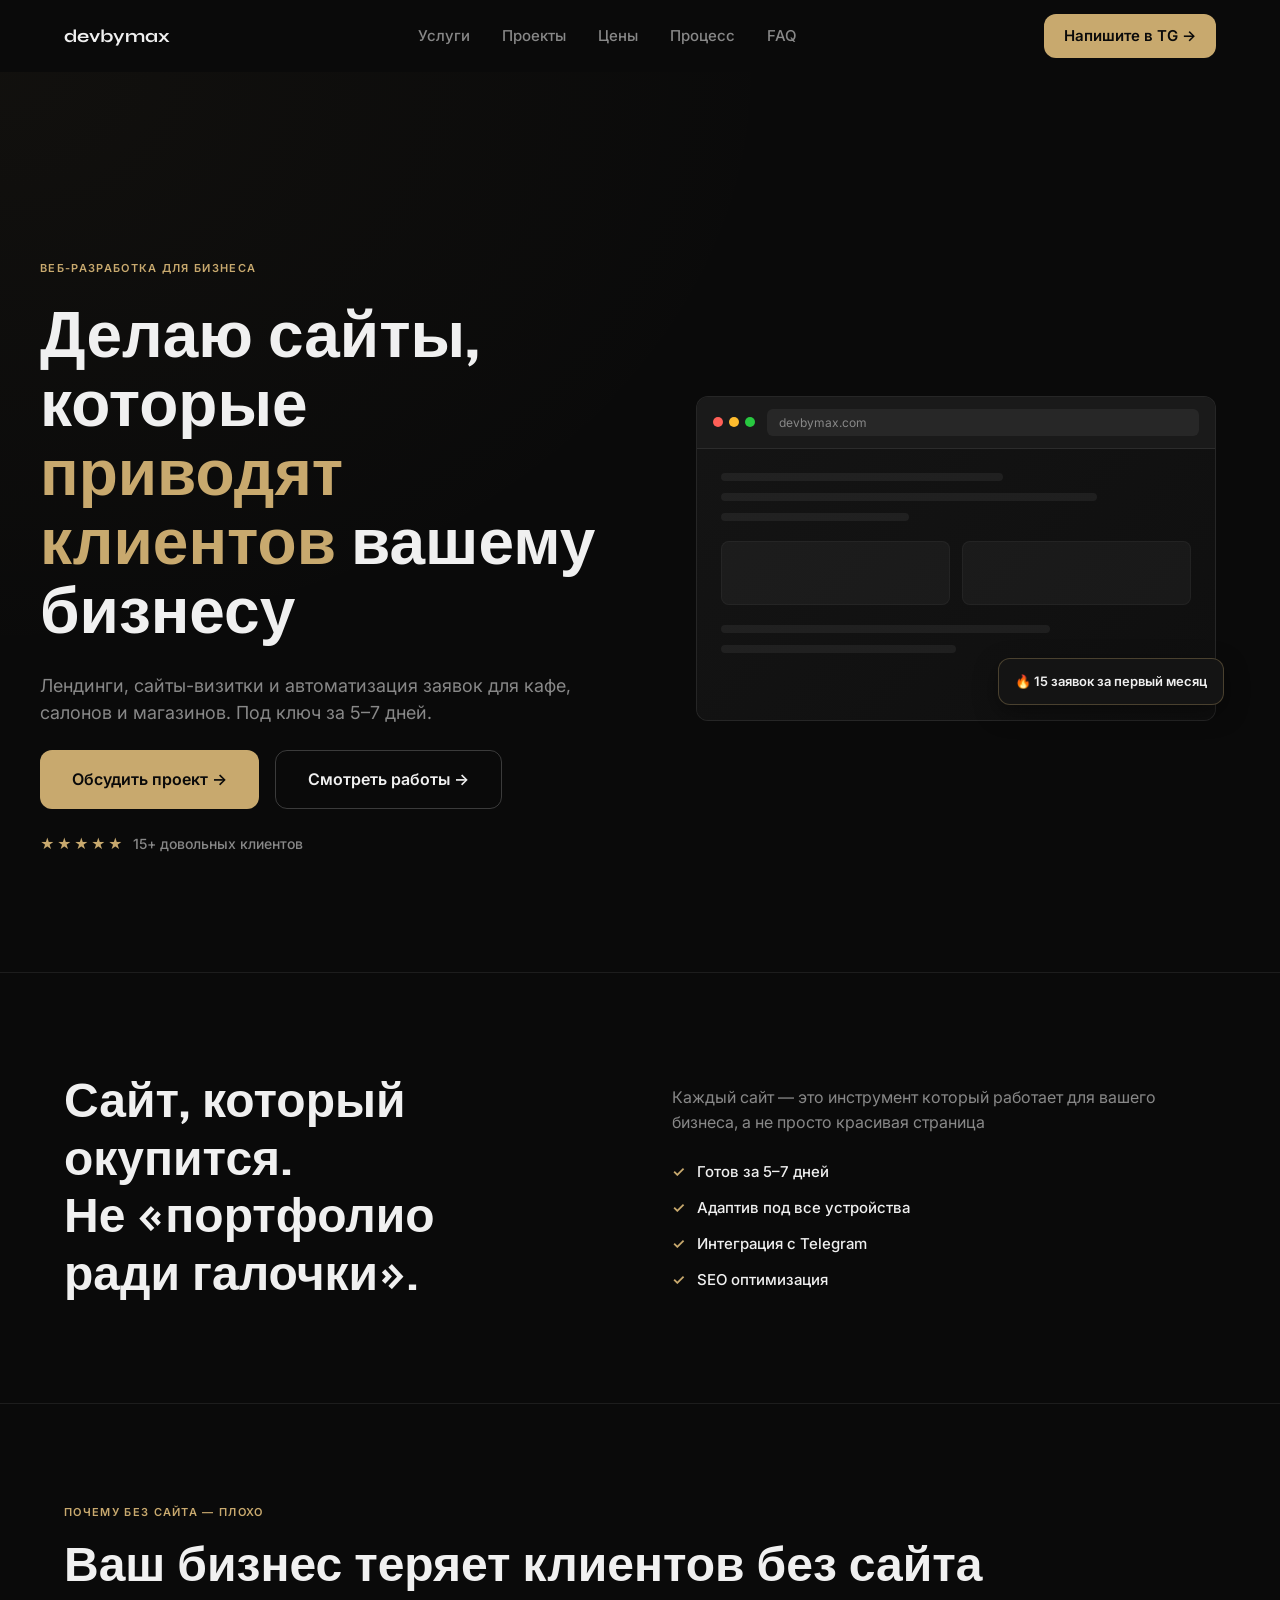
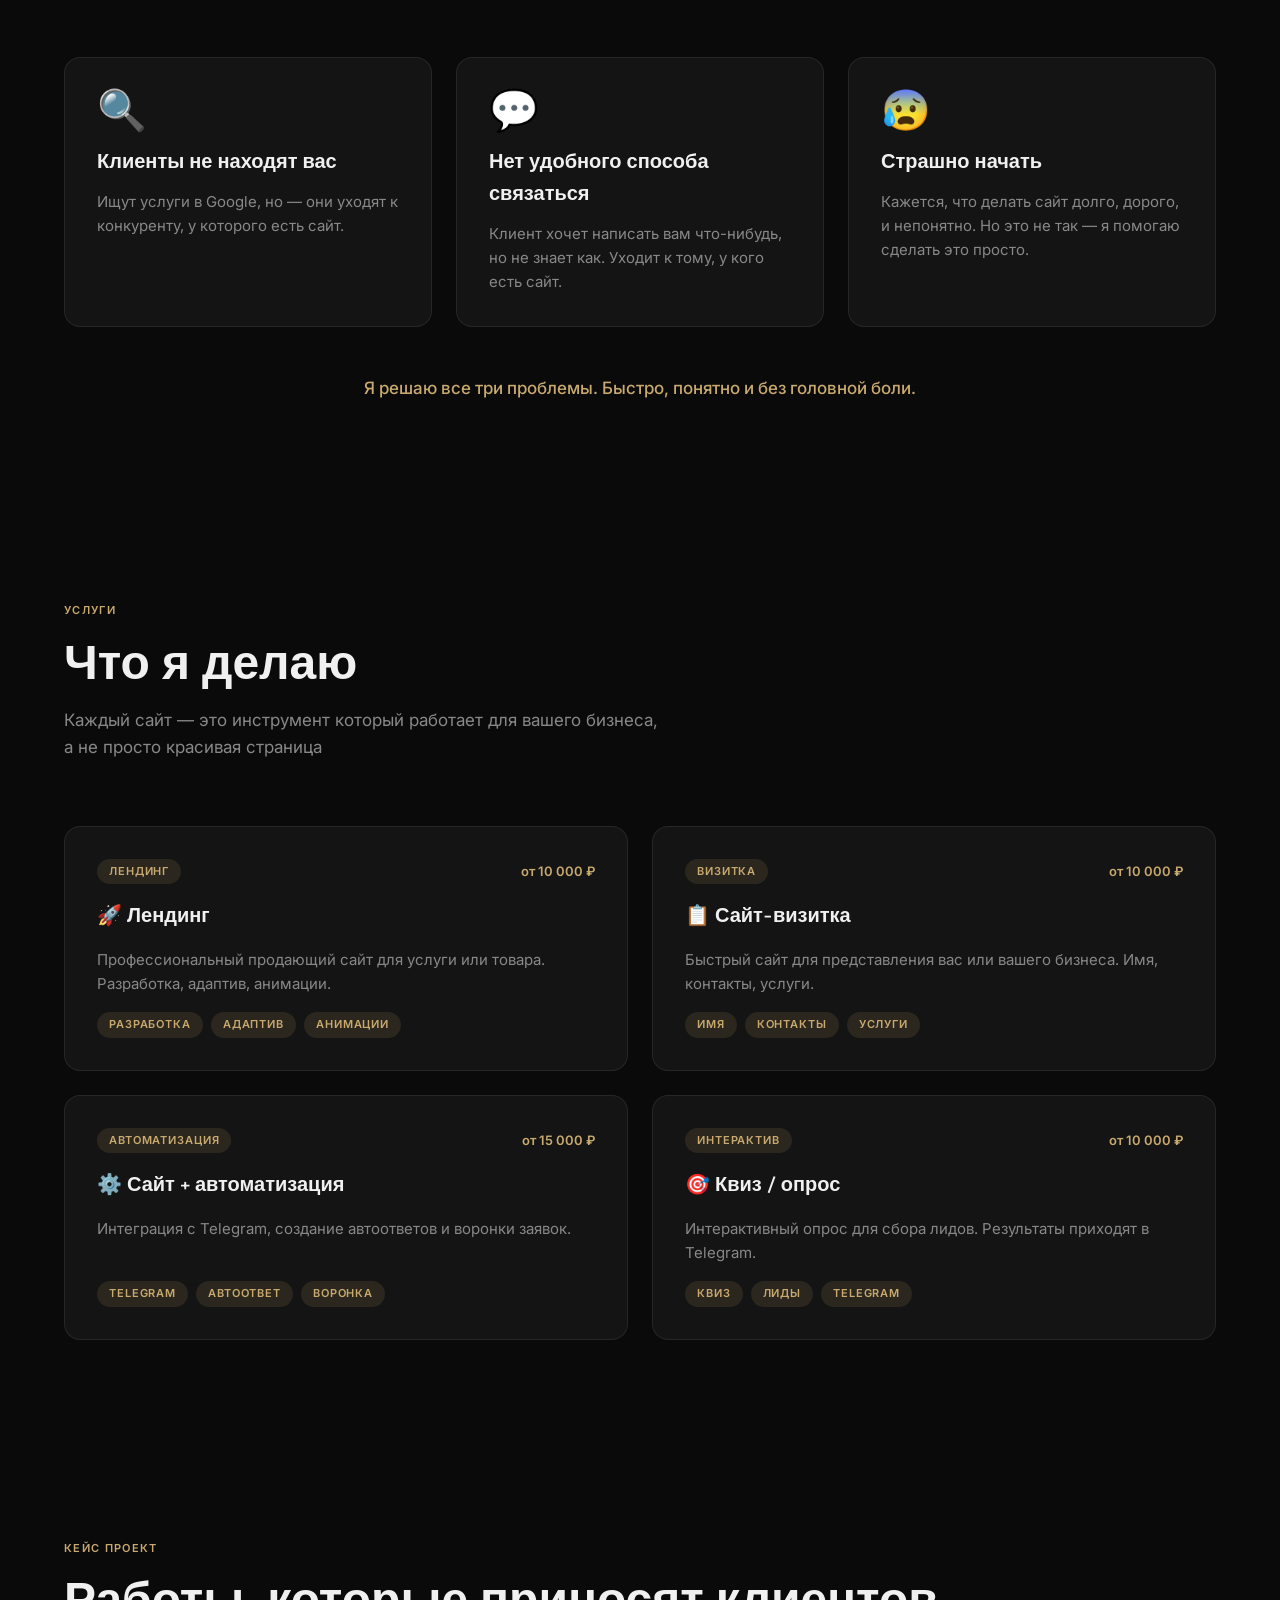
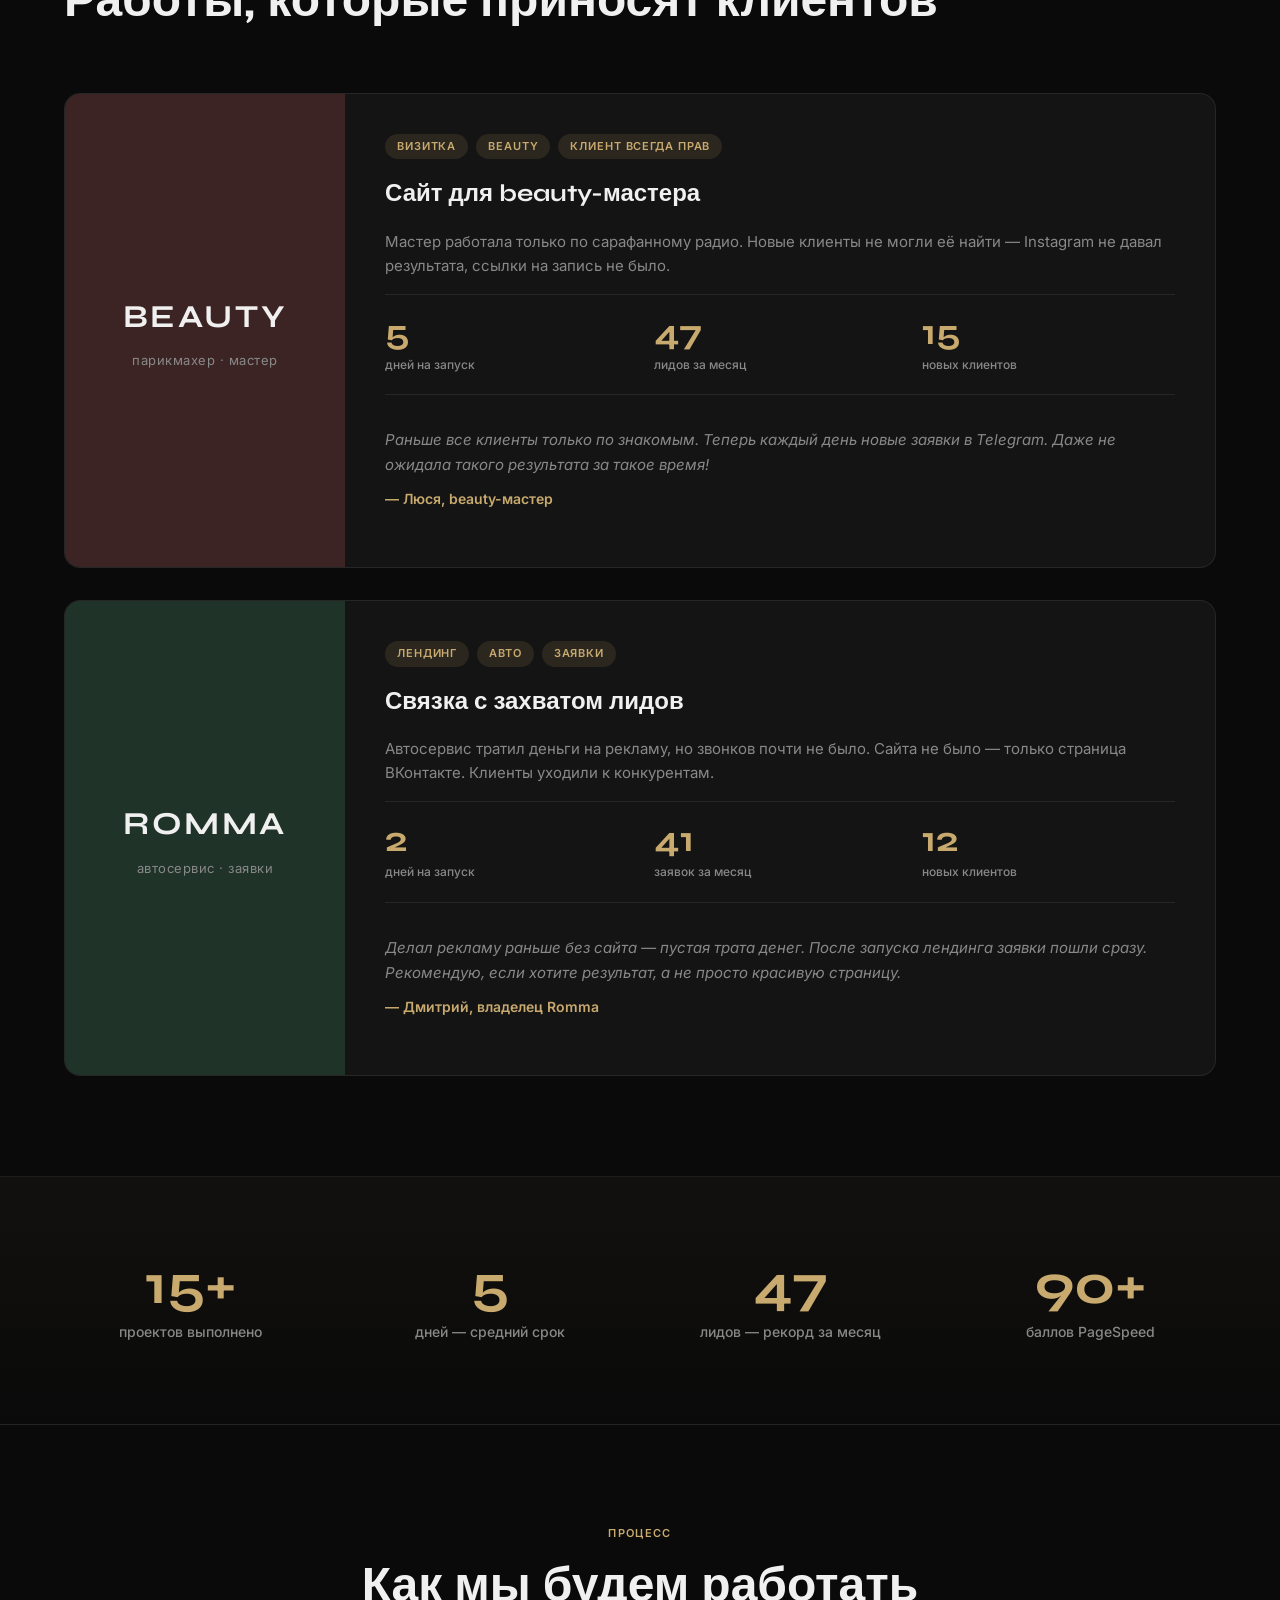
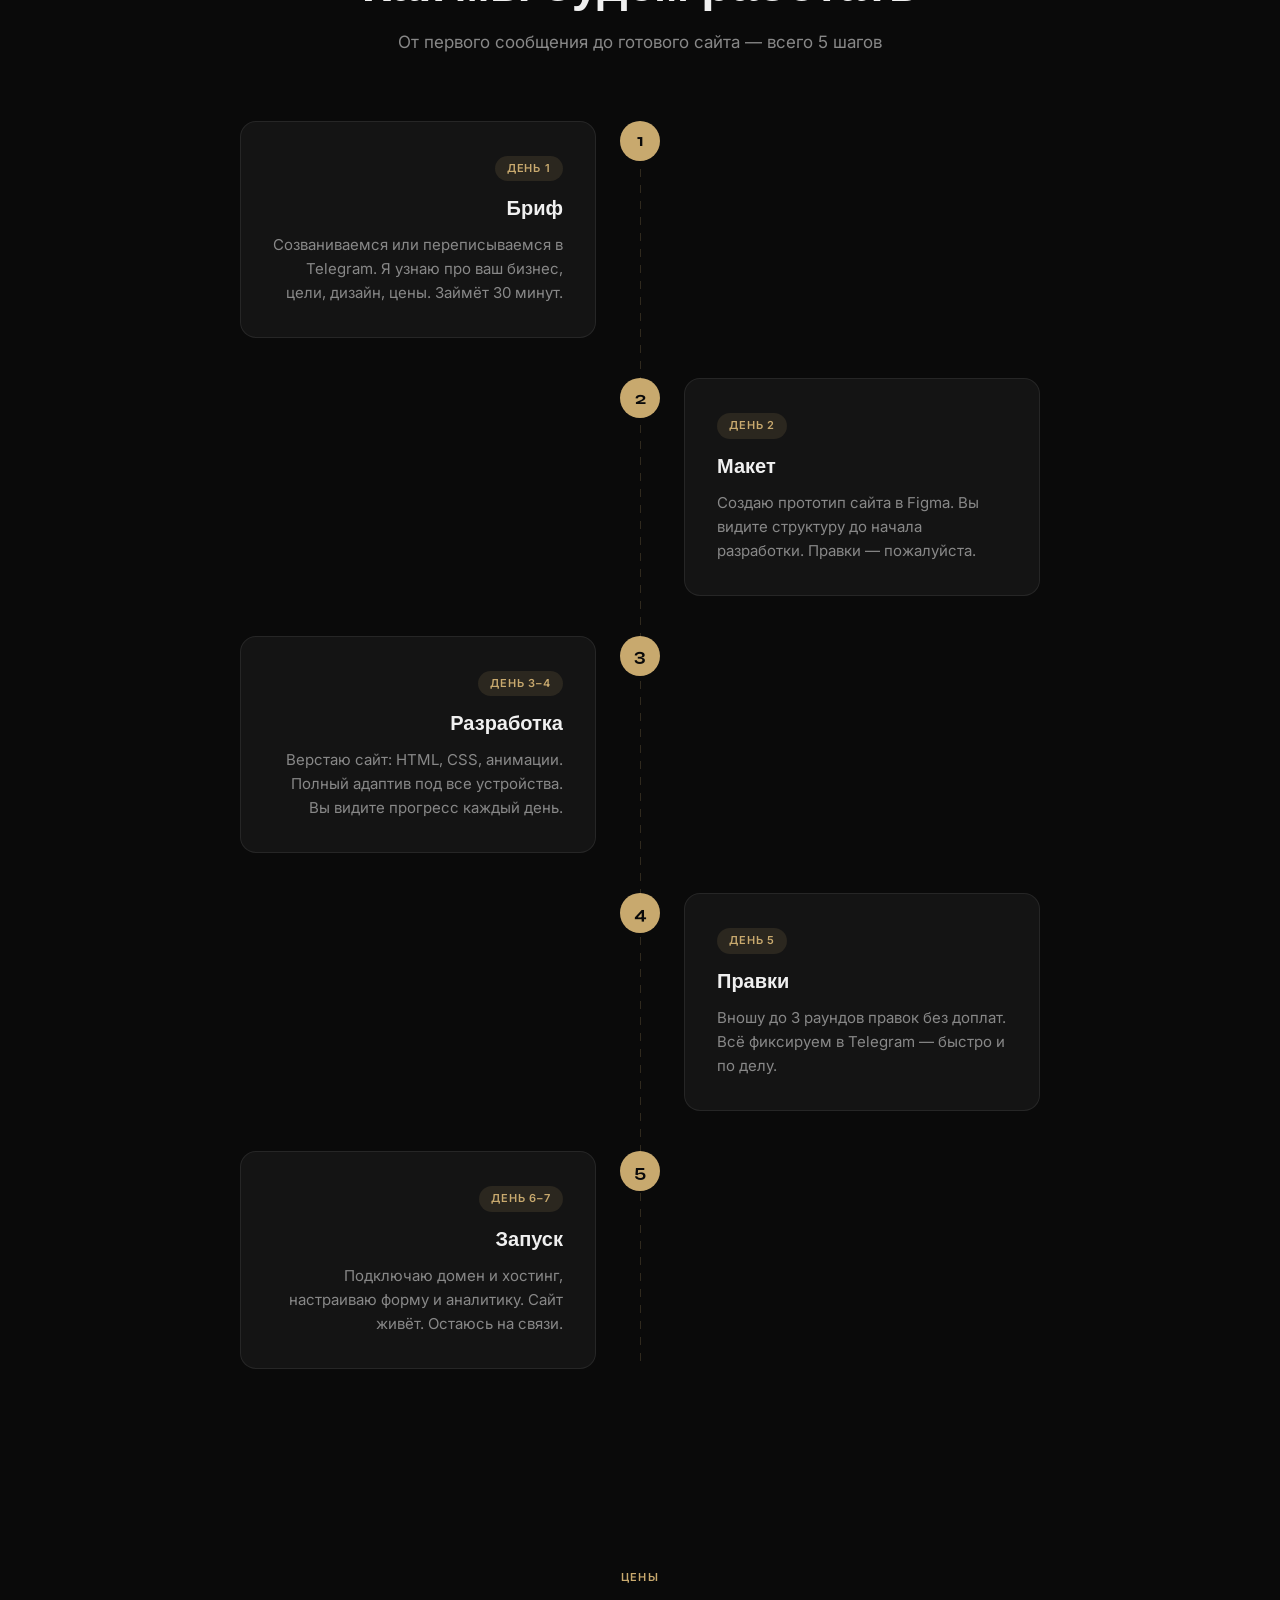
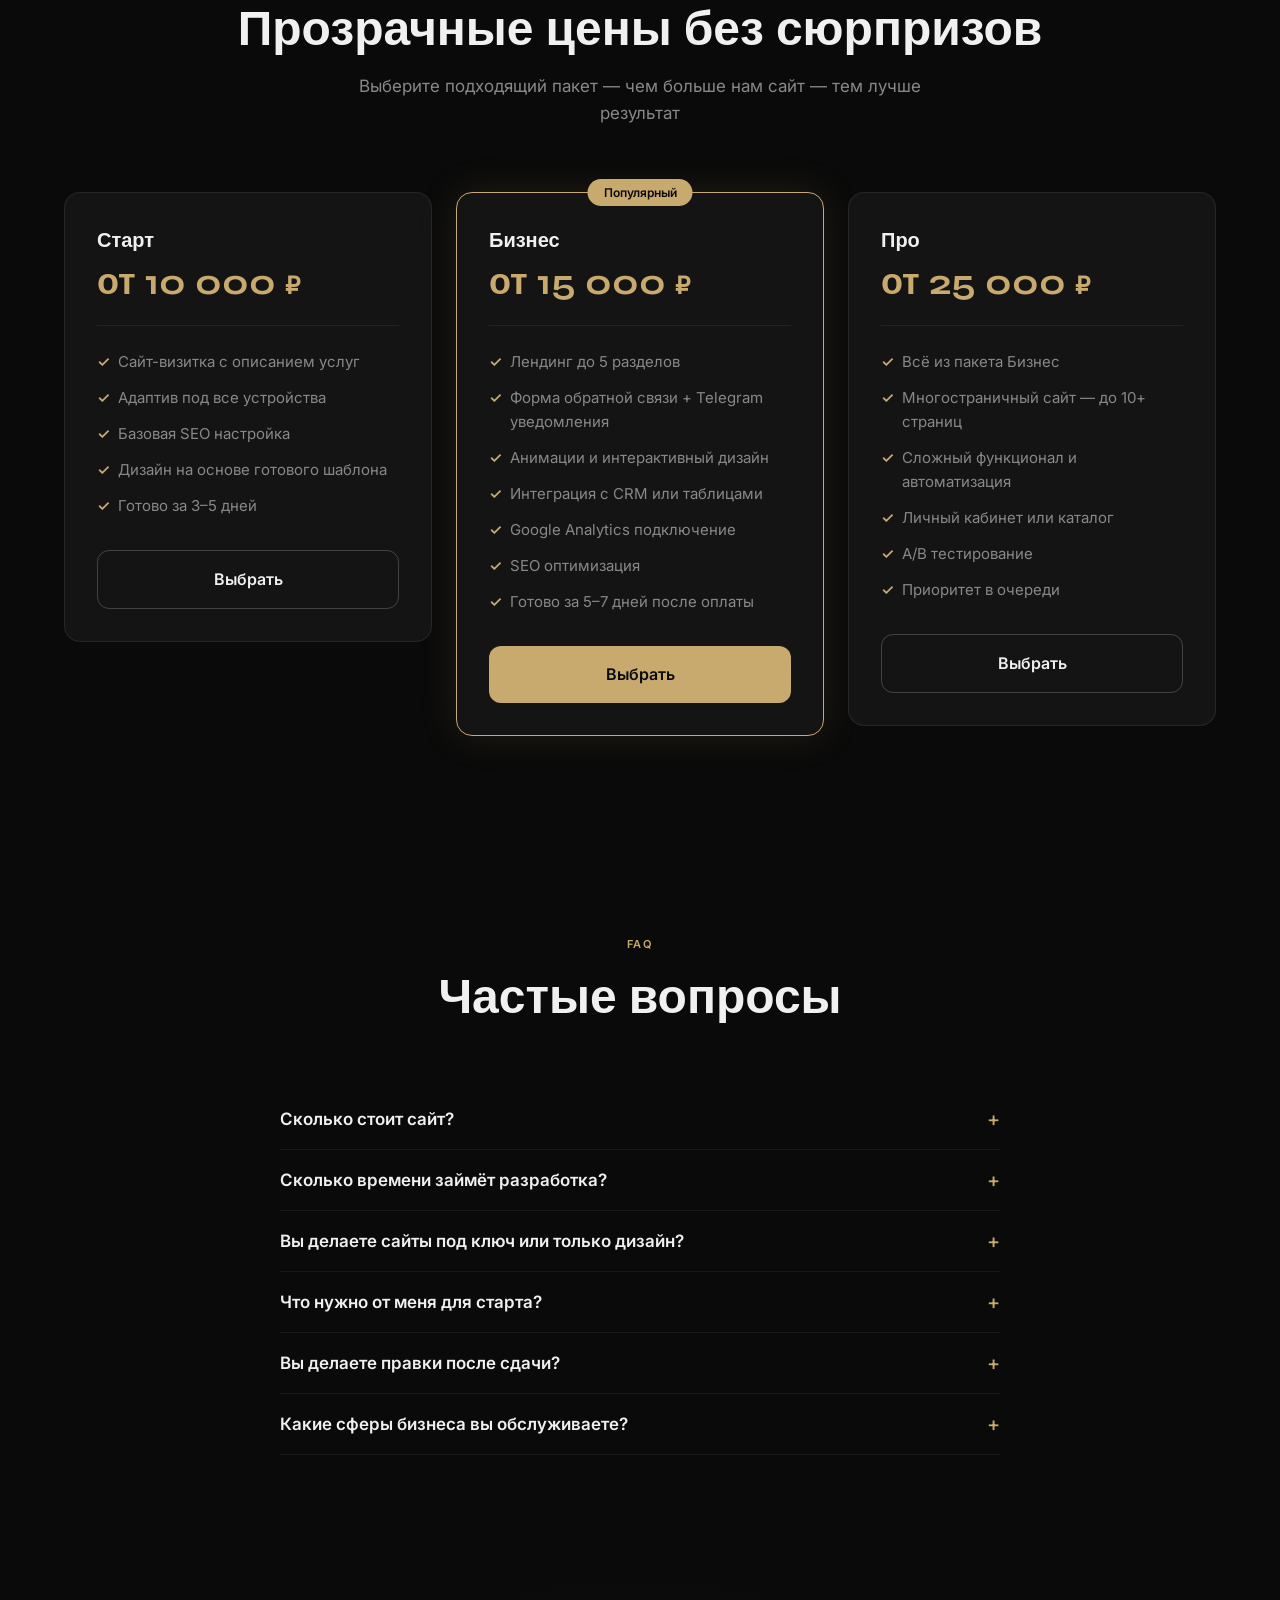
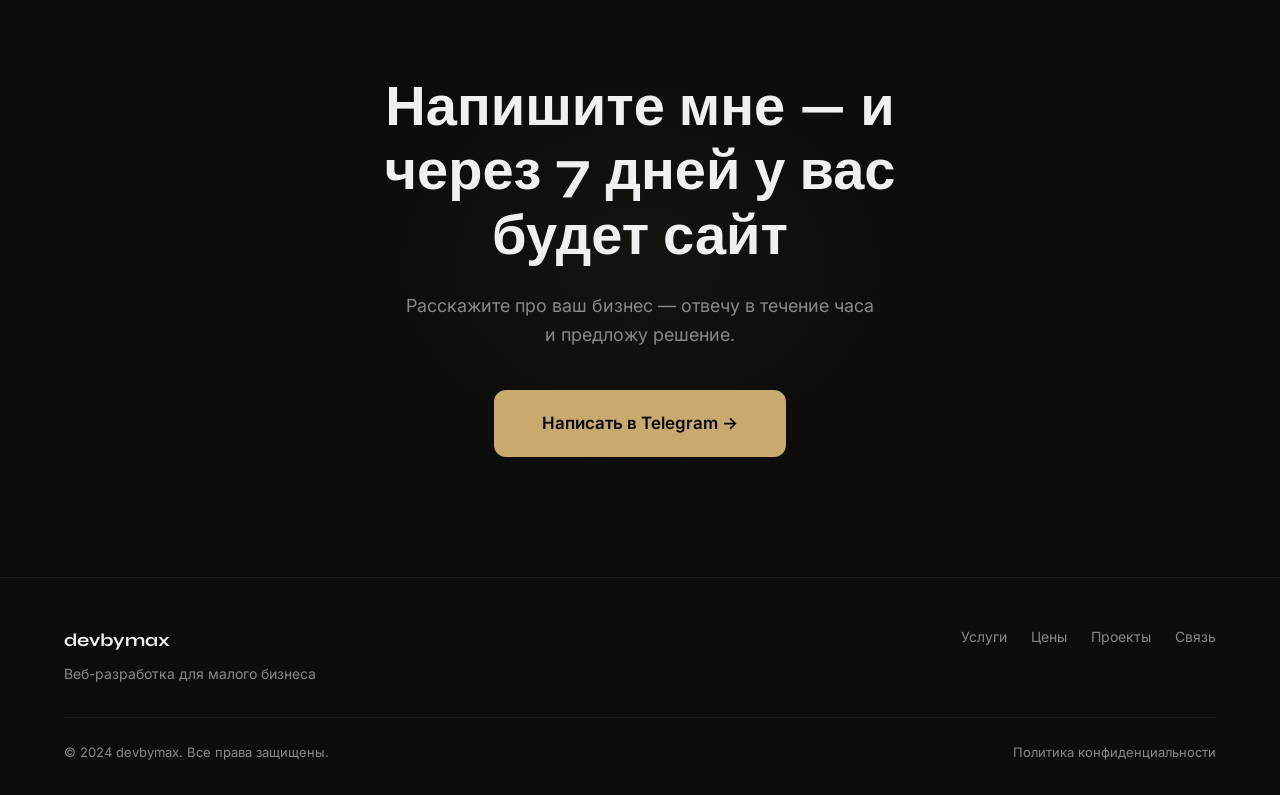
==== index.html @ e150015d "Build initial devbymax landing page and align project rules. This captures the complete single-page " ====
<!DOCTYPE html>
<html lang="ru">
<head>
  <meta charset="UTF-8">
  <meta name="viewport" content="width=device-width, initial-scale=1.0">
  <title>devbymax — Сайты для малого бизнеса под ключ</title>
  <meta name="description" content="Лендинги, сайты-визитки и автоматизация заявок для кафе, салонов и магазинов. Под ключ за 5–7 дней. Пишите в Telegram.">
  <meta property="og:title" content="devbymax — Делаю сайты, которые приводят клиентов">
  <meta property="og:description" content="Сайт под ключ за 5–7 дней. От 10 000 ₽. Для кафе, салонов, магазинов.">
  <meta property="og:type" content="website">
  <meta property="og:url" content="https://devbymax.com">
  <link rel="preconnect" href="https://fonts.googleapis.com">
  <link rel="preconnect" href="https://fonts.gstatic.com" crossorigin>
  <link href="https://fonts.googleapis.com/css2?family=Syne:wght@600;700&family=Inter:wght@400;500;600&display=swap" rel="stylesheet">
  <link rel="stylesheet" href="css/style.css">
</head>
<body>

  <header id="header">
    <div class="container header-inner">
      <a href="#" class="logo">devbymax</a>
      <nav class="nav-desktop">
        <a href="#services">Услуги</a>
        <a href="#cases">Проекты</a>
        <a href="#pricing">Цены</a>
        <a href="#process">Процесс</a>
        <a href="#faq">FAQ</a>
      </nav>
      <a href="https://t.me/devbymax" class="btn btn-primary btn-sm header-cta">Напишите в TG →</a>
      <button class="hamburger" aria-label="Меню" aria-expanded="false">
        <span></span><span></span><span></span>
      </button>
    </div>
    <div class="mobile-menu" aria-hidden="true">
      <nav>
        <a href="#services">Услуги</a>
        <a href="#cases">Проекты</a>
        <a href="#pricing">Цены</a>
        <a href="#process">Процесс</a>
        <a href="#faq">FAQ</a>
        <a href="https://t.me/devbymax" class="btn btn-primary mobile-menu-cta">Напишите в TG →</a>
      </nav>
    </div>
  </header>

  <main>

    <section id="hero">
      <div class="container hero-grid">
        <div class="hero-text">
          <span class="section-label">ВЕБ-РАЗРАБОТКА ДЛЯ БИЗНЕСА</span>
          <h1>Делаю сайты, которые <span class="accent">приводят клиентов</span> вашему бизнесу</h1>
          <p class="hero-sub">Лендинги, сайты-визитки и автоматизация заявок для кафе, салонов и магазинов. Под ключ за 5–7 дней.</p>
          <div class="hero-cta-row">
            <a href="https://t.me/devbymax" class="btn btn-primary">Обсудить проект →</a>
            <a href="#cases" class="btn btn-ghost">Смотреть работы →</a>
          </div>
          <div class="trust-line">
            <span class="stars">★★★★★</span>
            <span>15+ довольных клиентов</span>
          </div>
        </div>
        <div class="hero-mockup">
          <div class="browser-mockup">
            <div class="browser-chrome">
              <div class="browser-dots">
                <span class="dot dot-red"></span>
                <span class="dot dot-yellow"></span>
                <span class="dot dot-green"></span>
              </div>
              <div class="browser-url">devbymax.com</div>
            </div>
            <div class="browser-content">
              <div class="mock-line mock-line--w60"></div>
              <div class="mock-line mock-line--w80"></div>
              <div class="mock-line mock-line--w40"></div>
              <div class="mock-grid">
                <div class="mock-card"></div>
                <div class="mock-card"></div>
              </div>
              <div class="mock-line mock-line--w70"></div>
              <div class="mock-line mock-line--w50"></div>
            </div>
          </div>
          <div class="floating-badge">🔥 15 заявок за первый месяц</div>
        </div>
      </div>
    </section>

    <section id="intro">
      <div class="container intro-grid reveal">
        <div class="intro-left">
          <h2>Сайт, который окупится. Не&nbsp;«портфолио ради&nbsp;галочки».</h2>
        </div>
        <div class="intro-right">
          <p class="intro-desc">Каждый сайт — это инструмент который работает для вашего бизнеса, а не просто красивая страница</p>
          <ul class="intro-features">
            <li><span class="check">✓</span> Готов за 5–7 дней</li>
            <li><span class="check">✓</span> Адаптив под все устройства</li>
            <li><span class="check">✓</span> Интеграция с Telegram</li>
            <li><span class="check">✓</span> SEO оптимизация</li>
          </ul>
        </div>
      </div>
    </section>

    <section id="problems">
      <div class="container">
        <div class="section-header reveal">
          <span class="section-label">ПОЧЕМУ БЕЗ САЙТА — ПЛОХО</span>
          <h2>Ваш бизнес теряет клиентов без сайта</h2>
        </div>
        <div class="problems-grid">
          <div class="card reveal">
            <span class="card-icon">🔍</span>
            <h3>Клиенты не находят вас</h3>
            <p>Ищут услуги в Google, но — они уходят к конкуренту, у которого есть сайт.</p>
          </div>
          <div class="card reveal">
            <span class="card-icon">💬</span>
            <h3>Нет удобного способа связаться</h3>
            <p>Клиент хочет написать вам что-нибудь, но не знает как. Уходит к тому, у кого есть сайт.</p>
          </div>
          <div class="card reveal">
            <span class="card-icon">😰</span>
            <h3>Страшно начать</h3>
            <p>Кажется, что делать сайт долго, дорого, и непонятно. Но это не так — я помогаю сделать это просто.</p>
          </div>
        </div>
        <p class="resolution-line reveal">Я решаю все три проблемы. Быстро, понятно и без головной боли.</p>
      </div>
    </section>

    <section id="services">
      <div class="container">
        <div class="section-header reveal">
          <span class="section-label">УСЛУГИ</span>
          <h2>Что я делаю</h2>
          <p class="section-sub">Каждый сайт — это инструмент который работает для вашего бизнеса, а не просто красивая страница</p>
        </div>
        <div class="services-grid">
          <div class="card service-card reveal">
            <div class="service-card-top">
              <span class="badge">Лендинг</span>
              <span class="service-tag">от 10 000 ₽</span>
            </div>
            <h3>🚀 Лендинг</h3>
            <p>Профессиональный продающий сайт для услуги или товара. Разработка, адаптив, анимации.</p>
            <div class="service-tags">
              <span class="badge">разработка</span>
              <span class="badge">адаптив</span>
              <span class="badge">анимации</span>
            </div>
          </div>
          <div class="card service-card reveal">
            <div class="service-card-top">
              <span class="badge">Визитка</span>
              <span class="service-tag">от 10 000 ₽</span>
            </div>
            <h3>📋 Сайт-визитка</h3>
            <p>Быстрый сайт для представления вас или вашего бизнеса. Имя, контакты, услуги.</p>
            <div class="service-tags">
              <span class="badge">имя</span>
              <span class="badge">контакты</span>
              <span class="badge">услуги</span>
            </div>
          </div>
          <div class="card service-card reveal">
            <div class="service-card-top">
              <span class="badge">Автоматизация</span>
              <span class="service-tag">от 15 000 ₽</span>
            </div>
            <h3>⚙️ Сайт + автоматизация</h3>
            <p>Интеграция с Telegram, создание автоответов и воронки заявок.</p>
            <div class="service-tags">
              <span class="badge">telegram</span>
              <span class="badge">автоответ</span>
              <span class="badge">воронка</span>
            </div>
          </div>
          <div class="card service-card reveal">
            <div class="service-card-top">
              <span class="badge">Интерактив</span>
              <span class="service-tag">от 10 000 ₽</span>
            </div>
            <h3>🎯 Квиз / опрос</h3>
            <p>Интерактивный опрос для сбора лидов. Результаты приходят в Telegram.</p>
            <div class="service-tags">
              <span class="badge">квиз</span>
              <span class="badge">лиды</span>
              <span class="badge">telegram</span>
            </div>
          </div>
        </div>
      </div>
    </section>

    <section id="cases">
      <div class="container">
        <div class="section-header reveal">
          <span class="section-label">КЕЙС ПРОЕКТ</span>
          <h2>Работы, которые приносят клиентов</h2>
        </div>

        <div class="case-card reveal">
          <div class="case-brand case-brand--beauty">
            <span class="case-brand-name">BEAUTY</span>
            <span class="case-brand-niche">парикмахер · мастер</span>
          </div>
          <div class="case-content">
            <div class="case-tags">
              <span class="badge">визитка</span>
              <span class="badge">beauty</span>
              <span class="badge">клиент всегда прав</span>
            </div>
            <h3>Сайт для beauty-мастера</h3>
            <p class="case-desc">Мастер работала только по сарафанному радио. Новые клиенты не могли её найти — Instagram не давал результата, ссылки на запись не было.</p>
            <div class="case-metrics">
              <div class="metric">
                <span class="metric-value" data-target="5">0</span>
                <span class="metric-label">дней на запуск</span>
              </div>
              <div class="metric">
                <span class="metric-value" data-target="47">0</span>
                <span class="metric-label">лидов за месяц</span>
              </div>
              <div class="metric">
                <span class="metric-value" data-target="15">0</span>
                <span class="metric-label">новых клиентов</span>
              </div>
            </div>
            <blockquote class="case-testimonial">
              <p>Раньше все клиенты только по знакомым. Теперь каждый день новые заявки в Telegram. Даже не ожидала такого результата за такое время!</p>
              <cite>— Люся, beauty-мастер</cite>
            </blockquote>
          </div>
        </div>

        <div class="case-card reveal">
          <div class="case-brand case-brand--romma">
            <span class="case-brand-name">ROMMA</span>
            <span class="case-brand-niche">автосервис · заявки</span>
          </div>
          <div class="case-content">
            <div class="case-tags">
              <span class="badge">лендинг</span>
              <span class="badge">авто</span>
              <span class="badge">заявки</span>
            </div>
            <h3>Связка с захватом лидов</h3>
            <p class="case-desc">Автосервис тратил деньги на рекламу, но звонков почти не было. Сайта не было — только страница ВКонтакте. Клиенты уходили к конкурентам.</p>
            <div class="case-metrics">
              <div class="metric">
                <span class="metric-value" data-target="2">0</span>
                <span class="metric-label">дней на запуск</span>
              </div>
              <div class="metric">
                <span class="metric-value" data-target="41">0</span>
                <span class="metric-label">заявок за месяц</span>
              </div>
              <div class="metric">
                <span class="metric-value" data-target="12">0</span>
                <span class="metric-label">новых клиентов</span>
              </div>
            </div>
            <blockquote class="case-testimonial">
              <p>Делал рекламу раньше без сайта — пустая трата денег. После запуска лендинга заявки пошли сразу. Рекомендую, если хотите результат, а не просто красивую страницу.</p>
              <cite>— Дмитрий, владелец Romma</cite>
            </blockquote>
          </div>
        </div>
      </div>
    </section>

    <section id="stats">
      <div class="container">
        <div class="stats-grid">
          <div class="stat-item reveal">
            <span class="stat-number" data-target="15" data-suffix="+">0</span>
            <span class="stat-label">проектов выполнено</span>
          </div>
          <div class="stat-item reveal">
            <span class="stat-number" data-target="5">0</span>
            <span class="stat-label">дней — средний срок</span>
          </div>
          <div class="stat-item reveal">
            <span class="stat-number" data-target="47">0</span>
            <span class="stat-label">лидов — рекорд за месяц</span>
          </div>
          <div class="stat-item reveal">
            <span class="stat-number" data-target="90" data-suffix="+">0</span>
            <span class="stat-label">баллов PageSpeed</span>
          </div>
        </div>
      </div>
    </section>

    <section id="process">
      <div class="container">
        <div class="section-header section-header--center reveal">
          <span class="section-label">ПРОЦЕСС</span>
          <h2>Как мы будем работать</h2>
          <p class="section-sub">От первого сообщения до готового сайта — всего 5 шагов</p>
        </div>
        <div class="timeline">
          <div class="timeline-line"></div>

          <div class="timeline-step timeline-step--left reveal">
            <div class="timeline-circle">1</div>
            <div class="card timeline-card">
              <span class="badge">День 1</span>
              <h3>Бриф</h3>
              <p>Созваниваемся или переписываемся в Telegram. Я узнаю про ваш бизнес, цели, дизайн, цены. Займёт 30 минут.</p>
            </div>
          </div>

          <div class="timeline-step timeline-step--right reveal">
            <div class="timeline-circle">2</div>
            <div class="card timeline-card">
              <span class="badge">День 2</span>
              <h3>Макет</h3>
              <p>Создаю прототип сайта в Figma. Вы видите структуру до начала разработки. Правки — пожалуйста.</p>
            </div>
          </div>

          <div class="timeline-step timeline-step--left reveal">
            <div class="timeline-circle">3</div>
            <div class="card timeline-card">
              <span class="badge">День 3–4</span>
              <h3>Разработка</h3>
              <p>Верстаю сайт: HTML, CSS, анимации. Полный адаптив под все устройства. Вы видите прогресс каждый день.</p>
            </div>
          </div>

          <div class="timeline-step timeline-step--right reveal">
            <div class="timeline-circle">4</div>
            <div class="card timeline-card">
              <span class="badge">День 5</span>
              <h3>Правки</h3>
              <p>Вношу до 3 раундов правок без доплат. Всё фиксируем в Telegram — быстро и по делу.</p>
            </div>
          </div>

          <div class="timeline-step timeline-step--left reveal">
            <div class="timeline-circle">5</div>
            <div class="card timeline-card">
              <span class="badge">День 6–7</span>
              <h3>Запуск</h3>
              <p>Подключаю домен и хостинг, настраиваю форму и аналитику. Сайт живёт. Остаюсь на связи.</p>
            </div>
          </div>
        </div>
      </div>
    </section>

    <section id="pricing">
      <div class="container">
        <div class="section-header section-header--center reveal">
          <span class="section-label">ЦЕНЫ</span>
          <h2>Прозрачные цены без сюрпризов</h2>
          <p class="section-sub">Выберите подходящий пакет — чем больше нам сайт — тем лучше результат</p>
        </div>
        <div class="pricing-grid">

          <div class="card pricing-card reveal">
            <h3 class="pricing-name">Старт</h3>
            <div class="pricing-price">от 10 000 <span class="pricing-currency">₽</span></div>
            <ul class="pricing-features">
              <li><span class="check">✓</span> Сайт-визитка с описанием услуг</li>
              <li><span class="check">✓</span> Адаптив под все устройства</li>
              <li><span class="check">✓</span> Базовая SEO настройка</li>
              <li><span class="check">✓</span> Дизайн на основе готового шаблона</li>
              <li><span class="check">✓</span> Готово за 3–5 дней</li>
            </ul>
            <a href="https://t.me/devbymax" class="btn btn-ghost btn-full">Выбрать</a>
          </div>

          <div class="card pricing-card pricing-card--popular reveal">
            <span class="pricing-badge">Популярный</span>
            <h3 class="pricing-name">Бизнес</h3>
            <div class="pricing-price">от 15 000 <span class="pricing-currency">₽</span></div>
            <ul class="pricing-features">
              <li><span class="check">✓</span> Лендинг до 5 разделов</li>
              <li><span class="check">✓</span> Форма обратной связи + Telegram уведомления</li>
              <li><span class="check">✓</span> Анимации и интерактивный дизайн</li>
              <li><span class="check">✓</span> Интеграция с CRM или таблицами</li>
              <li><span class="check">✓</span> Google Analytics подключение</li>
              <li><span class="check">✓</span> SEO оптимизация</li>
              <li><span class="check">✓</span> Готово за 5–7 дней после оплаты</li>
            </ul>
            <a href="https://t.me/devbymax" class="btn btn-primary btn-full">Выбрать</a>
          </div>

          <div class="card pricing-card reveal">
            <h3 class="pricing-name">Про</h3>
            <div class="pricing-price">от 25 000 <span class="pricing-currency">₽</span></div>
            <ul class="pricing-features">
              <li><span class="check">✓</span> Всё из пакета Бизнес</li>
              <li><span class="check">✓</span> Многостраничный сайт — до 10+ страниц</li>
              <li><span class="check">✓</span> Сложный функционал и автоматизация</li>
              <li><span class="check">✓</span> Личный кабинет или каталог</li>
              <li><span class="check">✓</span> A/B тестирование</li>
              <li><span class="check">✓</span> Приоритет в очереди</li>
            </ul>
            <a href="https://t.me/devbymax" class="btn btn-ghost btn-full">Выбрать</a>
          </div>

        </div>
      </div>
    </section>

    <section id="faq">
      <div class="container">
        <div class="section-header section-header--center reveal">
          <span class="section-label">FAQ</span>
          <h2>Частые вопросы</h2>
        </div>
        <div class="faq-list">

          <div class="faq-item reveal">
            <button class="faq-question" aria-expanded="false">
              <span>Сколько стоит сайт?</span>
              <span class="faq-icon">+</span>
            </button>
            <div class="faq-answer" aria-hidden="true">
              <p>Стоимость зависит от объёма и функционала. Лендинг — от 15 000 ₽, сайт-визитка — от 10 000 ₽, сложные проекты — от 25 000 ₽. Точную цену скажу после короткого брифа.</p>
            </div>
          </div>

          <div class="faq-item reveal">
            <button class="faq-question" aria-expanded="false">
              <span>Сколько времени займёт разработка?</span>
              <span class="faq-icon">+</span>
            </button>
            <div class="faq-answer" aria-hidden="true">
              <p>Обычно от 5 до 7 дней. Срочные проекты — от 2 дней. Точные сроки зависят от сложности и скорости обратной связи с вашей стороны.</p>
            </div>
          </div>

          <div class="faq-item reveal">
            <button class="faq-question" aria-expanded="false">
              <span>Вы делаете сайты под ключ или только дизайн?</span>
              <span class="faq-icon">+</span>
            </button>
            <div class="faq-answer" aria-hidden="true">
              <p>Полностью под ключ: дизайн, вёрстка, анимации, адаптив, подключение домена и хостинга. Отдельно дизайн не продаю.</p>
            </div>
          </div>

          <div class="faq-item reveal">
            <button class="faq-question" aria-expanded="false">
              <span>Что нужно от меня для старта?</span>
              <span class="faq-icon">+</span>
            </button>
            <div class="faq-answer" aria-hidden="true">
              <p>Только 30 минут вашего времени на бриф в Telegram. Я задам вопросы про бизнес, цели и стиль — остальное беру на себя.</p>
            </div>
          </div>

          <div class="faq-item reveal">
            <button class="faq-question" aria-expanded="false">
              <span>Вы делаете правки после сдачи?</span>
              <span class="faq-icon">+</span>
            </button>
            <div class="faq-answer" aria-hidden="true">
              <p>Да. Включено до 3 раундов правок до финальной сдачи. После запуска — поддержка 2 недели бесплатно.</p>
            </div>
          </div>

          <div class="faq-item reveal">
            <button class="faq-question" aria-expanded="false">
              <span>Какие сферы бизнеса вы обслуживаете?</span>
              <span class="faq-icon">+</span>
            </button>
            <div class="faq-answer" aria-hidden="true">
              <p>Кафе, рестораны, салоны красоты, барбершопы, автосервисы, магазины, мастера услуг — любой малый бизнес, которому нужны клиенты из интернета.</p>
            </div>
          </div>

        </div>
      </div>
    </section>

    <section id="cta">
      <div class="container">
        <div class="cta-block reveal">
          <h2>Напишите мне — и через 7&nbsp;дней у&nbsp;вас будет сайт</h2>
          <p class="cta-sub">Расскажите про ваш бизнес — отвечу в течение часа и предложу решение.</p>
          <a href="https://t.me/devbymax" class="btn btn-primary btn-lg">Написать в Telegram →</a>
        </div>
      </div>
    </section>

  </main>

  <footer id="footer">
    <div class="container">
      <div class="footer-top">
        <div class="footer-brand">
          <a href="#" class="logo">devbymax</a>
          <p class="footer-tagline">Веб-разработка для малого бизнеса</p>
        </div>
        <nav class="footer-nav">
          <a href="#services">Услуги</a>
          <a href="#pricing">Цены</a>
          <a href="#cases">Проекты</a>
          <a href="#cta">Связь</a>
        </nav>
      </div>
      <div class="footer-bottom">
        <span>© 2024 devbymax. Все права защищены.</span>
        <a href="#">Политика конфиденциальности</a>
      </div>
    </div>
  </footer>

  <a href="https://t.me/devbymax" class="mobile-sticky-cta">Написать в Telegram →</a>

  <script src="js/main.js"></script>
</body>
</html>
---- css/style.css ----
:root {
  --bg: #0A0A0A;
  --surface: #141414;
  --surface-2: #1A1A1A;
  --accent: #C8A96E;
  --accent-hover: #D4B87A;
  --text: #F0F0F0;
  --muted: #888888;
  --border: rgba(255,255,255,0.08);
  --border-hover: rgba(255,255,255,0.15);
  --border-accent: rgba(200,169,110,0.4);
  --radius-card: 16px;
  --radius-btn: 12px;
  --font-heading: 'Syne', sans-serif;
  --font-body: 'Inter', sans-serif;
}

*,
*::before,
*::after {
  margin: 0;
  padding: 0;
  box-sizing: border-box;
}

html {
  scroll-behavior: smooth;
  -webkit-text-size-adjust: 100%;
  text-size-adjust: 100%;
}

body {
  font-family: var(--font-body);
  font-weight: 400;
  font-size: 16px;
  line-height: 1.6;
  color: var(--text);
  background: var(--bg);
  -webkit-font-smoothing: antialiased;
  -moz-osx-font-smoothing: grayscale;
  overflow-x: hidden;
}

a {
  color: inherit;
  text-decoration: none;
}

ul {
  list-style: none;
}

button {
  font-family: inherit;
  border: none;
  background: none;
  cursor: pointer;
  color: inherit;
}

.container {
  max-width: 1200px;
  margin: 0 auto;
  padding: 0 24px;
}

.section-label {
  display: block;
  color: var(--accent);
  font-family: var(--font-body);
  font-weight: 600;
  font-size: 11px;
  letter-spacing: 0.12em;
  text-transform: uppercase;
  margin-bottom: 16px;
}

.section-header {
  margin-bottom: 48px;
}

.section-header--center {
  text-align: center;
}

.section-header h2 {
  font-family: var(--font-heading);
  font-weight: 700;
  font-size: 32px;
  line-height: 1.15;
  color: var(--text);
}

.section-sub {
  font-size: 16px;
  color: var(--muted);
  margin-top: 16px;
  max-width: 600px;
}

.section-header--center .section-sub {
  margin-left: auto;
  margin-right: auto;
}

.accent {
  color: var(--accent);
}

.check {
  color: var(--accent);
  margin-right: 8px;
  font-weight: 600;
}

.reveal {
  opacity: 0;
  transform: translateY(24px);
  transition: opacity 0.6s ease-out, transform 0.6s ease-out;
}

.reveal.visible {
  opacity: 1;
  transform: translateY(0);
}

.btn {
  display: inline-flex;
  align-items: center;
  justify-content: center;
  gap: 8px;
  font-family: var(--font-body);
  font-weight: 600;
  font-size: 16px;
  border-radius: var(--radius-btn);
  padding: 16px 32px;
  transition: background 0.2s ease, transform 0.2s ease, border-color 0.2s ease;
  white-space: nowrap;
}

.btn-primary {
  background: var(--accent);
  color: var(--bg);
  border: none;
}

.btn-primary:hover {
  background: var(--accent-hover);
  transform: scale(1.02);
}

.btn-ghost {
  background: transparent;
  color: var(--text);
  border: 1px solid rgba(255,255,255,0.2);
}

.btn-ghost:hover {
  border-color: rgba(255,255,255,0.4);
  background: rgba(255,255,255,0.04);
}

.btn-sm {
  padding: 10px 20px;
  font-size: 15px;
}

.btn-lg {
  padding: 20px 48px;
  font-size: 17px;
}

.btn-full {
  width: 100%;
  text-align: center;
}

.card {
  background: var(--surface);
  border: 1px solid var(--border);
  border-radius: var(--radius-card);
  padding: 32px;
  transition: border-color 0.3s ease, transform 0.3s ease, box-shadow 0.3s ease;
}

.card:hover {
  border-color: var(--border-hover);
  transform: translateY(-4px);
  box-shadow: 0 8px 32px rgba(200,169,110,0.08);
}

.badge {
  display: inline-flex;
  align-items: center;
  padding: 4px 12px;
  background: rgba(200,169,110,0.12);
  color: var(--accent);
  border-radius: 100px;
  font-family: var(--font-body);
  font-weight: 600;
  font-size: 11px;
  letter-spacing: 0.08em;
  text-transform: uppercase;
}

/* ==================== HEADER ==================== */

#header {
  position: sticky;
  top: 0;
  z-index: 100;
  height: 72px;
  background: transparent;
  transition: background 0.3s ease, backdrop-filter 0.3s ease, border-color 0.3s ease;
  border-bottom: 1px solid transparent;
}

#header.scrolled {
  background: rgba(10,10,10,0.85);
  -webkit-backdrop-filter: blur(12px);
  backdrop-filter: blur(12px);
  border-bottom-color: rgba(255,255,255,0.06);
}

.header-inner {
  display: flex;
  align-items: center;
  justify-content: space-between;
  height: 72px;
}

.logo {
  font-family: var(--font-heading);
  font-weight: 700;
  font-size: 18px;
  color: var(--text);
}

.nav-desktop {
  display: none;
  gap: 32px;
}

.nav-desktop a {
  font-family: var(--font-body);
  font-weight: 500;
  font-size: 15px;
  color: var(--muted);
  transition: color 0.2s ease;
}

.nav-desktop a:hover {
  color: var(--text);
}

.header-cta {
  display: none;
}

.hamburger {
  display: flex;
  flex-direction: column;
  gap: 5px;
  width: 24px;
  padding: 4px 0;
}

.hamburger span {
  display: block;
  height: 2px;
  background: var(--text);
  border-radius: 2px;
  transition: transform 0.3s ease, opacity 0.3s ease;
}

.hamburger.active span:nth-child(1) {
  transform: translateY(7px) rotate(45deg);
}

.hamburger.active span:nth-child(2) {
  opacity: 0;
}

.hamburger.active span:nth-child(3) {
  transform: translateY(-7px) rotate(-45deg);
}

.mobile-menu {
  position: fixed;
  top: 72px;
  left: 0;
  right: 0;
  bottom: 0;
  background: var(--bg);
  display: flex;
  align-items: center;
  justify-content: center;
  opacity: 0;
  visibility: hidden;
  transition: opacity 0.3s ease, visibility 0.3s ease;
  z-index: 99;
}

.mobile-menu.open {
  opacity: 1;
  visibility: visible;
}

.mobile-menu nav {
  display: flex;
  flex-direction: column;
  align-items: center;
  gap: 32px;
}

.mobile-menu nav a {
  font-family: var(--font-heading);
  font-weight: 600;
  font-size: 28px;
  color: var(--text);
}

.mobile-menu-cta {
  font-size: 16px !important;
  font-family: var(--font-body) !important;
}

/* ==================== HERO ==================== */

#hero {
  min-height: 100vh;
  min-height: 100dvh;
  padding-top: 72px;
  display: flex;
  align-items: center;
  background: var(--bg);
  position: relative;
  overflow: hidden;
}

#hero::before {
  content: '';
  position: absolute;
  top: 0;
  left: 0;
  width: 800px;
  height: 600px;
  background: radial-gradient(ellipse at 0% 0%, rgba(200,169,110,0.04), transparent 70%);
  pointer-events: none;
}

.hero-grid {
  display: grid;
  grid-template-columns: 1fr;
  gap: 32px;
  align-items: center;
  padding: 60px 0;
  width: 100%;
}

@keyframes heroFadeUp {
  from {
    opacity: 0;
    transform: translateY(32px);
  }
  to {
    opacity: 1;
    transform: translateY(0);
  }
}

.hero-text {
  display: flex;
  flex-direction: column;
  gap: 24px;
  max-width: 560px;
  width: 100%;
  justify-self: start;
  position: relative;
  z-index: 2;
  animation: heroFadeUp 0.8s ease-out both;
}

.hero-text .section-label {
  margin-bottom: 0;
}

.hero-text h1 {
  font-family: var(--font-heading);
  font-weight: 700;
  font-size: 40px;
  line-height: 1.08;
  color: var(--text);
}

.hero-sub {
  font-size: 16px;
  color: var(--muted);
  line-height: 1.5;
  max-width: 100%;
}

.hero-cta-row {
  display: flex;
  flex-wrap: wrap;
  gap: 16px;
  align-items: stretch;
}

.trust-line {
  display: flex;
  align-items: center;
  gap: 8px;
  font-size: 14px;
  font-weight: 500;
  color: var(--muted);
}

.stars {
  color: var(--accent);
  letter-spacing: 2px;
}

.hero-mockup {
  position: relative;
  width: 100%;
  display: flex;
  justify-content: center;
  animation: heroFadeUp 0.8s ease-out 0.2s both;
}

.browser-mockup {
  width: 100%;
  max-width: 520px;
  aspect-ratio: 16 / 10;
  border-radius: 12px;
  border: 1px solid var(--border);
  overflow: hidden;
  background: var(--surface);
  display: flex;
  flex-direction: column;
}

.browser-chrome {
  display: flex;
  align-items: center;
  gap: 12px;
  padding: 12px 16px;
  background: var(--surface-2);
  border-bottom: 1px solid var(--border);
  flex-shrink: 0;
}

.browser-dots {
  display: flex;
  gap: 6px;
}

.dot {
  width: 10px;
  height: 10px;
  border-radius: 50%;
}

.dot-red { background: #FF5F57; }
.dot-yellow { background: #FEBC2E; }
.dot-green { background: #28C840; }

.browser-url {
  flex: 1;
  background: rgba(255,255,255,0.06);
  border-radius: 6px;
  padding: 4px 12px;
  font-size: 12px;
  color: var(--muted);
  font-family: var(--font-body);
}

.browser-content {
  padding: 24px;
  flex: 1;
  min-height: 0;
  background: linear-gradient(135deg, var(--surface) 0%, #0F0F0F 100%);
  display: flex;
  flex-direction: column;
  gap: 12px;
}

.mock-line {
  height: 8px;
  border-radius: 4px;
  background: rgba(255,255,255,0.06);
}

.mock-line--w40 { width: 40%; }
.mock-line--w50 { width: 50%; }
.mock-line--w60 { width: 60%; }
.mock-line--w70 { width: 70%; }
.mock-line--w80 { width: 80%; }

.mock-grid {
  display: grid;
  grid-template-columns: 1fr 1fr;
  gap: 12px;
  margin: 8px 0;
}

.mock-card {
  height: 64px;
  border-radius: 8px;
  background: rgba(255,255,255,0.04);
  border: 1px solid rgba(255,255,255,0.04);
}

.floating-badge {
  position: absolute;
  bottom: 16px;
  right: 16px;
  background: var(--surface);
  border: 1px solid rgba(200,169,110,0.3);
  border-radius: 12px;
  padding: 12px 16px;
  font-family: var(--font-body);
  font-weight: 600;
  font-size: 13px;
  color: var(--text);
  box-shadow: 0 8px 24px rgba(0,0,0,0.4);
  white-space: nowrap;
  z-index: 3;
}

@media (max-width: 767px) {
  .hero-text {
    text-align: center;
    justify-self: center;
    margin-inline: auto;
  }

  .hero-cta-row {
    justify-content: center;
  }

  .trust-line {
    justify-content: center;
  }
}

/* ==================== INTRO ==================== */

#intro {
  padding: 60px 0;
  border-top: 1px solid var(--border);
  border-bottom: 1px solid var(--border);
}

.intro-grid {
  display: grid;
  grid-template-columns: 1fr;
  gap: 40px;
  align-items: start;
}

.intro-left h2 {
  font-family: var(--font-heading);
  font-weight: 700;
  font-size: 28px;
  line-height: 1.2;
  color: var(--text);
}

.intro-desc {
  font-size: 16px;
  color: var(--muted);
  line-height: 1.6;
  margin-bottom: 24px;
}

.intro-features {
  display: flex;
  flex-direction: column;
  gap: 12px;
}

.intro-features li {
  font-size: 15px;
  color: var(--text);
  font-weight: 500;
}

/* ==================== PROBLEMS ==================== */

#problems {
  padding: 60px 0;
}

.problems-grid {
  display: grid;
  grid-template-columns: 1fr;
  gap: 24px;
}

.card-icon {
  display: block;
  font-size: 40px;
  line-height: 1;
  margin-bottom: 16px;
}

#problems .card h3 {
  font-family: var(--font-heading);
  font-weight: 600;
  font-size: 20px;
  color: var(--text);
  margin-bottom: 12px;
}

#problems .card p {
  font-size: 15px;
  color: var(--muted);
  line-height: 1.6;
}

.resolution-line {
  text-align: center;
  color: var(--accent);
  font-weight: 500;
  font-size: 17px;
  margin-top: 48px;
  line-height: 1.6;
}

/* ==================== SERVICES ==================== */

#services {
  padding: 60px 0;
}

.services-grid {
  display: grid;
  grid-template-columns: 1fr;
  gap: 24px;
}

.service-card {
  display: flex;
  flex-direction: column;
  gap: 16px;
}

.service-card-top {
  display: flex;
  justify-content: space-between;
  align-items: center;
}

.service-tag {
  font-family: var(--font-body);
  font-weight: 600;
  font-size: 13px;
  color: var(--accent);
}

.service-card h3 {
  font-family: var(--font-heading);
  font-weight: 600;
  font-size: 20px;
  color: var(--text);
}

.service-card p {
  font-size: 15px;
  color: var(--muted);
  line-height: 1.6;
}

.service-tags {
  display: flex;
  flex-wrap: wrap;
  gap: 8px;
  margin-top: auto;
}

/* ==================== CASES ==================== */

#cases {
  padding: 60px 0;
}

.case-card {
  display: grid;
  grid-template-columns: 1fr;
  border-radius: var(--radius-card);
  overflow: hidden;
  background: var(--surface);
  border: 1px solid var(--border);
  margin-bottom: 32px;
}

.case-card:last-of-type {
  margin-bottom: 0;
}

.case-card:hover {
  transform: none;
}

.case-brand {
  display: flex;
  flex-direction: column;
  align-items: center;
  justify-content: center;
  padding: 48px 32px;
  background: #2A1A1A;
  min-height: 200px;
}

.case-brand--beauty {
  background: #3D2424;
}

.case-brand--romma {
  background: #1F3328;
}

.case-brand-name {
  font-family: var(--font-heading);
  font-weight: 700;
  font-size: 32px;
  color: var(--text);
  letter-spacing: 0.08em;
  text-transform: uppercase;
}

.case-brand-niche {
  font-size: 13px;
  color: var(--muted);
  margin-top: 8px;
  letter-spacing: 0.04em;
}

.case-content {
  padding: 32px;
  display: flex;
  flex-direction: column;
  gap: 16px;
}

.case-tags {
  display: flex;
  flex-wrap: wrap;
  gap: 8px;
}

.case-content h3 {
  font-family: var(--font-heading);
  font-weight: 700;
  font-size: 22px;
  color: var(--text);
}

.case-desc {
  font-size: 15px;
  color: var(--muted);
  line-height: 1.6;
}

.case-metrics {
  display: grid;
  grid-template-columns: repeat(3, 1fr);
  gap: 16px;
  padding: 20px 0;
  border-top: 1px solid var(--border);
  border-bottom: 1px solid var(--border);
}

.metric {
  display: flex;
  flex-direction: column;
  gap: 4px;
}

.metric-value {
  font-family: var(--font-heading);
  font-weight: 700;
  font-size: 32px;
  color: var(--accent);
  line-height: 1;
}

.metric-label {
  font-size: 12px;
  color: var(--muted);
  font-weight: 500;
}

.case-testimonial {
  padding: 16px 0;
}

.case-testimonial p {
  font-size: 15px;
  color: var(--muted);
  font-style: italic;
  line-height: 1.7;
  margin-bottom: 8px;
}

.case-testimonial cite {
  font-style: normal;
  font-size: 14px;
  font-weight: 600;
  color: var(--accent);
}

/* ==================== STATS ==================== */

#stats {
  padding: 60px 0;
  background: linear-gradient(180deg, rgba(200,169,110,0.04) 0%, transparent 100%);
  border-top: 1px solid var(--border);
  border-bottom: 1px solid var(--border);
}

.stats-grid {
  display: grid;
  grid-template-columns: repeat(2, 1fr);
  gap: 32px;
  text-align: center;
}

.stat-item {
  display: flex;
  flex-direction: column;
  align-items: center;
  gap: 8px;
}

.stat-number {
  font-family: var(--font-heading);
  font-weight: 700;
  font-size: 48px;
  color: var(--accent);
  line-height: 1;
}

.stat-label {
  font-size: 14px;
  color: var(--muted);
  font-weight: 500;
}

/* ==================== PROCESS ==================== */

#process {
  padding: 60px 0;
}

.timeline {
  position: relative;
  max-width: 800px;
  margin: 0 auto;
}

.timeline-line {
  position: absolute;
  left: 19px;
  top: 0;
  bottom: 0;
  width: 1px;
  background: repeating-linear-gradient(
    to bottom,
    rgba(200,169,110,0.2) 0px,
    rgba(200,169,110,0.2) 8px,
    transparent 8px,
    transparent 16px
  );
}

.timeline-step {
  display: flex;
  gap: 20px;
  align-items: flex-start;
  margin-bottom: 32px;
}

.timeline-step:last-child {
  margin-bottom: 0;
}

.timeline-circle {
  flex-shrink: 0;
  width: 40px;
  height: 40px;
  background: var(--accent);
  color: var(--bg);
  border-radius: 50%;
  display: flex;
  align-items: center;
  justify-content: center;
  font-family: var(--font-heading);
  font-weight: 700;
  font-size: 18px;
  z-index: 2;
  position: relative;
}

.timeline-card {
  padding: 24px;
  flex: 1;
  min-width: 0;
}

.timeline-card .badge {
  margin-bottom: 12px;
}

.timeline-card h3 {
  font-family: var(--font-heading);
  font-weight: 600;
  font-size: 20px;
  color: var(--text);
  margin-bottom: 8px;
}

.timeline-card p {
  font-size: 15px;
  color: var(--muted);
  line-height: 1.6;
}

/* ==================== PRICING ==================== */

#pricing {
  padding: 60px 0;
}

.pricing-grid {
  display: grid;
  grid-template-columns: 1fr;
  gap: 24px;
}

.pricing-card {
  display: flex;
  flex-direction: column;
  position: relative;
}

.pricing-card--popular {
  border-color: var(--accent);
  box-shadow: 0 0 40px rgba(200,169,110,0.12);
  order: -1;
}

.pricing-badge {
  position: absolute;
  top: -14px;
  left: 50%;
  transform: translateX(-50%);
  background: var(--accent);
  color: var(--bg);
  border-radius: 100px;
  padding: 4px 16px;
  font-family: var(--font-body);
  font-weight: 600;
  font-size: 12px;
  white-space: nowrap;
}

.pricing-name {
  font-family: var(--font-heading);
  font-weight: 700;
  font-size: 20px;
  color: var(--text);
  margin-bottom: 8px;
}

.pricing-price {
  font-family: var(--font-heading);
  font-weight: 700;
  font-size: 36px;
  color: var(--accent);
  margin-bottom: 24px;
  line-height: 1;
}

.pricing-currency {
  font-size: 24px;
  font-weight: 600;
}

.pricing-features {
  display: flex;
  flex-direction: column;
  gap: 12px;
  padding-top: 24px;
  border-top: 1px solid rgba(255,255,255,0.06);
  margin-bottom: 32px;
  flex: 1;
}

.pricing-features li {
  font-size: 15px;
  color: var(--muted);
  display: flex;
  align-items: flex-start;
}

/* ==================== FAQ ==================== */

#faq {
  padding: 60px 0;
}

.faq-list {
  max-width: 720px;
  margin: 0 auto;
}

.faq-item {
  border-bottom: 1px solid rgba(255,255,255,0.06);
}

.faq-question {
  display: flex;
  justify-content: space-between;
  align-items: center;
  width: 100%;
  padding: 20px 0;
  text-align: left;
  font-family: var(--font-body);
  font-weight: 600;
  font-size: 17px;
  color: var(--text);
  gap: 16px;
  transition: color 0.2s ease;
}

.faq-question:hover {
  color: var(--accent);
}

.faq-icon {
  font-size: 20px;
  color: var(--accent);
  font-weight: 500;
  flex-shrink: 0;
  transition: transform 0.3s ease;
  line-height: 1;
}

.faq-item.open .faq-icon {
  transform: rotate(45deg);
}

.faq-answer {
  max-height: 0;
  overflow: hidden;
  transition: max-height 0.35s ease;
}

.faq-answer p {
  padding: 0 0 20px 0;
  font-size: 15px;
  color: var(--muted);
  line-height: 1.7;
}

/* ==================== FINAL CTA ==================== */

#cta {
  padding: 80px 0;
  position: relative;
  overflow: hidden;
}

#cta::before {
  content: '';
  position: absolute;
  top: 50%;
  left: 50%;
  transform: translate(-50%, -50%);
  width: 800px;
  height: 600px;
  background: radial-gradient(ellipse at center, rgba(200,169,110,0.06), transparent 70%);
  pointer-events: none;
}

.cta-block {
  text-align: center;
  position: relative;
  z-index: 1;
}

.cta-block h2 {
  font-family: var(--font-heading);
  font-weight: 700;
  font-size: 32px;
  line-height: 1.15;
  color: var(--text);
  max-width: 640px;
  margin: 0 auto 24px;
}

.cta-sub {
  font-size: 16px;
  color: var(--muted);
  max-width: 480px;
  margin: 0 auto 40px;
  line-height: 1.6;
}

/* ==================== FOOTER ==================== */

#footer {
  border-top: 1px solid rgba(255,255,255,0.06);
  padding: 48px 0 32px;
  background: #0D0D0D;
}

.footer-top {
  display: flex;
  flex-direction: column;
  gap: 24px;
  margin-bottom: 32px;
}

.footer-tagline {
  font-size: 14px;
  color: var(--muted);
  margin-top: 8px;
}

.footer-nav {
  display: flex;
  gap: 24px;
}

.footer-nav a {
  font-size: 14px;
  color: var(--muted);
  transition: color 0.2s ease;
}

.footer-nav a:hover {
  color: var(--text);
}

.footer-bottom {
  display: flex;
  flex-direction: column;
  gap: 8px;
  padding-top: 24px;
  border-top: 1px solid rgba(255,255,255,0.06);
  font-size: 13px;
  color: var(--muted);
}

.footer-bottom a {
  color: var(--muted);
  transition: color 0.2s ease;
}

.footer-bottom a:hover {
  color: var(--text);
}

/* ==================== MOBILE STICKY CTA ==================== */

.mobile-sticky-cta {
  position: fixed;
  bottom: 0;
  left: 0;
  right: 0;
  display: flex;
  align-items: center;
  justify-content: center;
  height: 64px;
  background: var(--accent);
  color: var(--bg);
  font-family: var(--font-body);
  font-weight: 600;
  font-size: 16px;
  z-index: 200;
  padding-bottom: env(safe-area-inset-bottom, 0);
}

#footer {
  padding-bottom: 96px;
}

/* ==================== FOCUS STYLES ==================== */

a:focus-visible,
button:focus-visible {
  outline: 2px solid var(--accent);
  outline-offset: 2px;
}

/* ==================== TABLET (768px+) ==================== */

@media (min-width: 768px) {

  .section-header h2 {
    font-size: 48px;
  }

  .section-sub {
    font-size: 17px;
  }

  #hero {
    padding-top: 72px;
  }

  .hero-text h1 {
    font-size: 56px;
  }

  .hero-sub {
    font-size: 18px;
  }

  .intro-grid {
    grid-template-columns: 1fr 1fr;
    gap: 64px;
    align-items: center;
  }

  .intro-left h2 {
    font-size: 40px;
  }

  #intro {
    padding: 100px 0;
  }

  #problems {
    padding: 100px 0;
  }

  .problems-grid {
    grid-template-columns: repeat(3, 1fr);
  }

  .section-header {
    margin-bottom: 64px;
  }

  #services {
    padding: 100px 0;
  }

  .services-grid {
    grid-template-columns: repeat(2, 1fr);
  }

  #cases {
    padding: 100px 0;
  }

  .case-card {
    grid-template-columns: 280px 1fr;
  }

  .case-brand {
    min-height: 0;
    padding: 48px 32px;
  }

  .case-content {
    padding: 40px;
  }

  .case-content h3 {
    font-size: 24px;
  }

  .metric-value {
    font-size: 36px;
  }

  #stats {
    padding: 80px 0;
  }

  .stats-grid {
    grid-template-columns: repeat(4, 1fr);
    gap: 48px;
  }

  .stat-number {
    font-size: 56px;
  }

  #process {
    padding: 100px 0;
  }

  .timeline-line {
    left: 50%;
  }

  .timeline-step {
    display: grid;
    grid-template-columns: 1fr 40px 1fr;
    gap: 24px;
    align-items: start;
    margin-bottom: 40px;
  }

  .timeline-circle {
    grid-column: 2;
    justify-self: center;
  }

  .timeline-step--left .timeline-card {
    grid-column: 1;
    grid-row: 1;
    text-align: right;
  }

  .timeline-step--left .timeline-circle {
    grid-row: 1;
  }

  .timeline-step--right .timeline-card {
    grid-column: 3;
    grid-row: 1;
  }

  .timeline-step--right .timeline-circle {
    grid-row: 1;
  }

  #pricing {
    padding: 100px 0;
  }

  .pricing-grid {
    grid-template-columns: repeat(3, 1fr);
    align-items: start;
  }

  .pricing-card--popular {
    transform: scale(1.02);
    order: 0;
  }

  .pricing-card--popular:hover {
    transform: scale(1.04);
  }

  #faq {
    padding: 100px 0;
  }

  #cta {
    padding: 120px 0;
  }

  .cta-block h2 {
    font-size: 48px;
  }

  .cta-sub {
    font-size: 18px;
  }

  .nav-desktop {
    display: flex;
  }

  .header-cta {
    display: inline-flex;
  }

  .hamburger {
    display: none;
  }

  .mobile-sticky-cta {
    display: none;
  }

  #footer {
    padding-bottom: 32px;
  }

  .footer-top {
    flex-direction: row;
    justify-content: space-between;
    align-items: flex-start;
  }

  .footer-bottom {
    flex-direction: row;
    justify-content: space-between;
  }
}

/* ==================== DESKTOP (1024px+) ==================== */

@media (min-width: 1024px) {

  .hero-grid {
    grid-template-columns: 1fr 1fr;
    gap: 64px;
    padding: 100px 0;
  }

  .hero-text h1 {
    font-size: 64px;
  }

  .cta-block h2 {
    font-size: 56px;
  }

  .intro-left h2 {
    font-size: 48px;
  }

  .timeline-card {
    padding: 32px;
  }
}
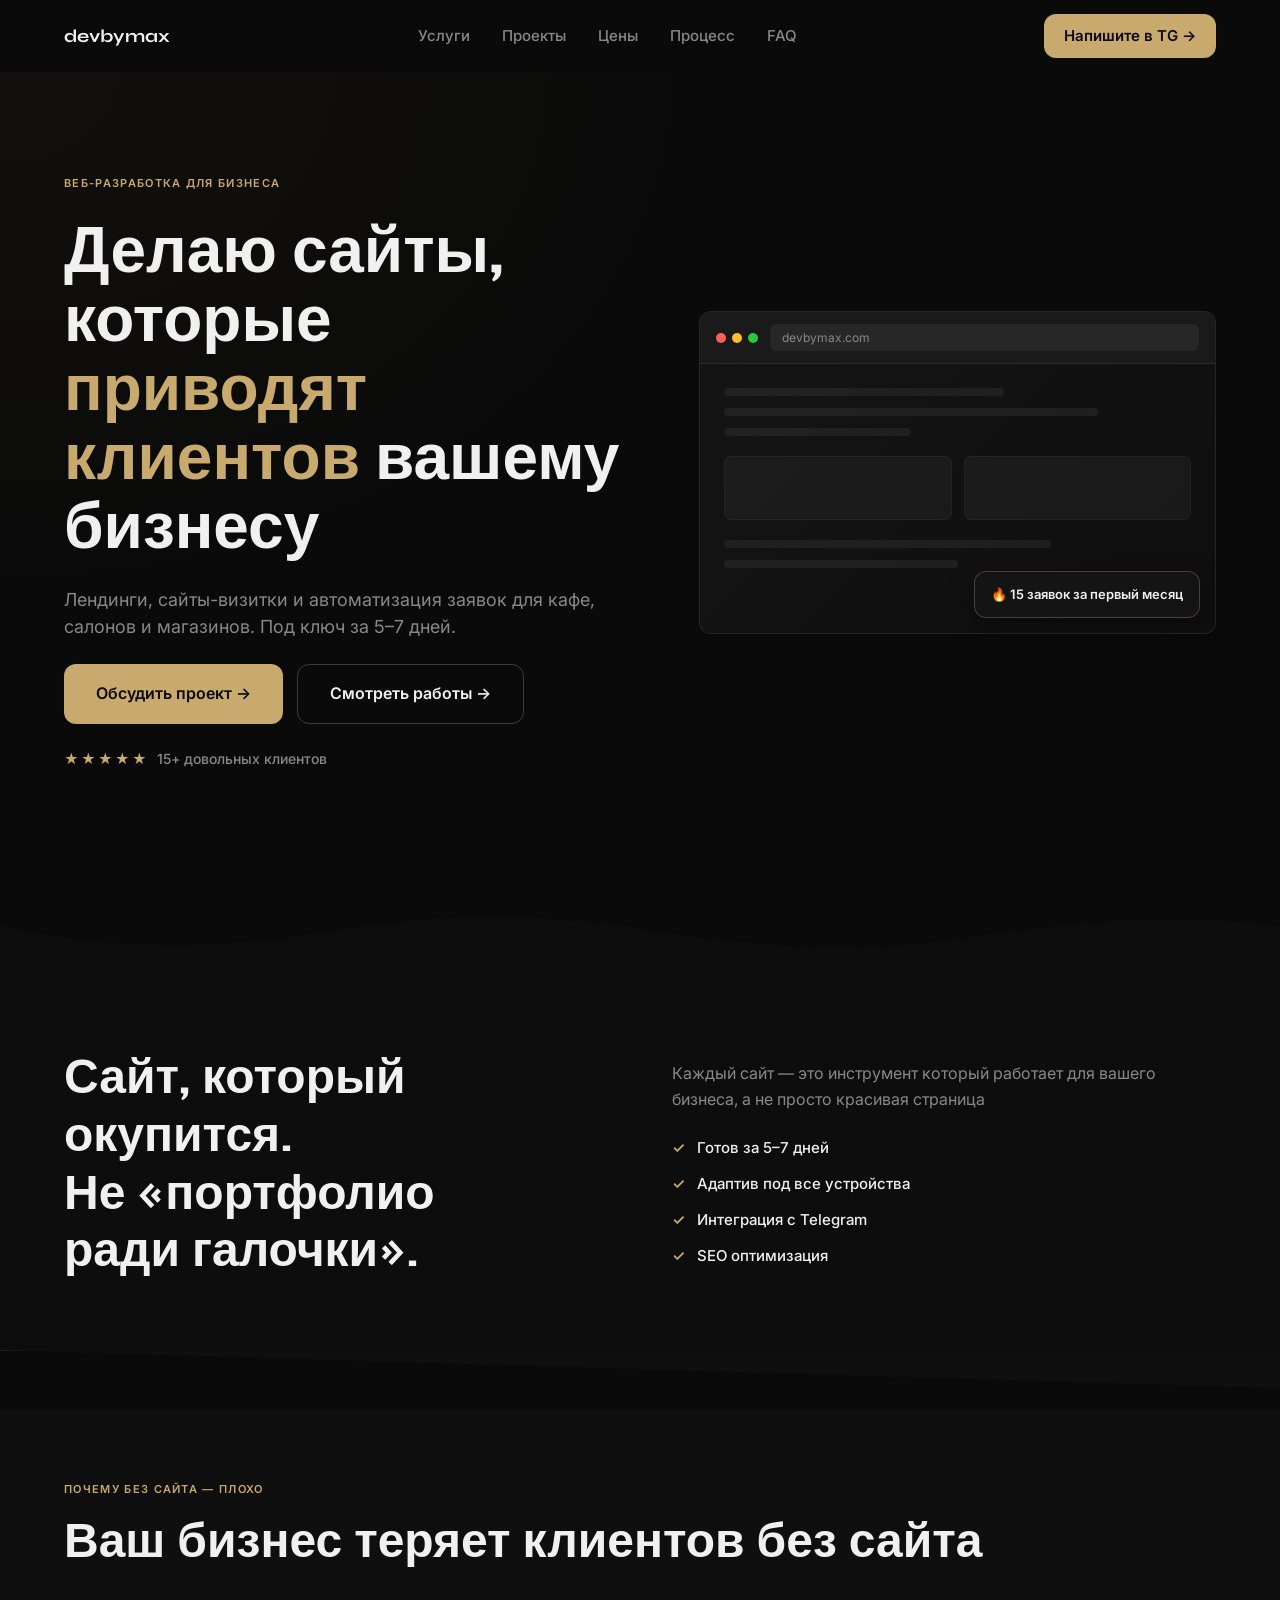
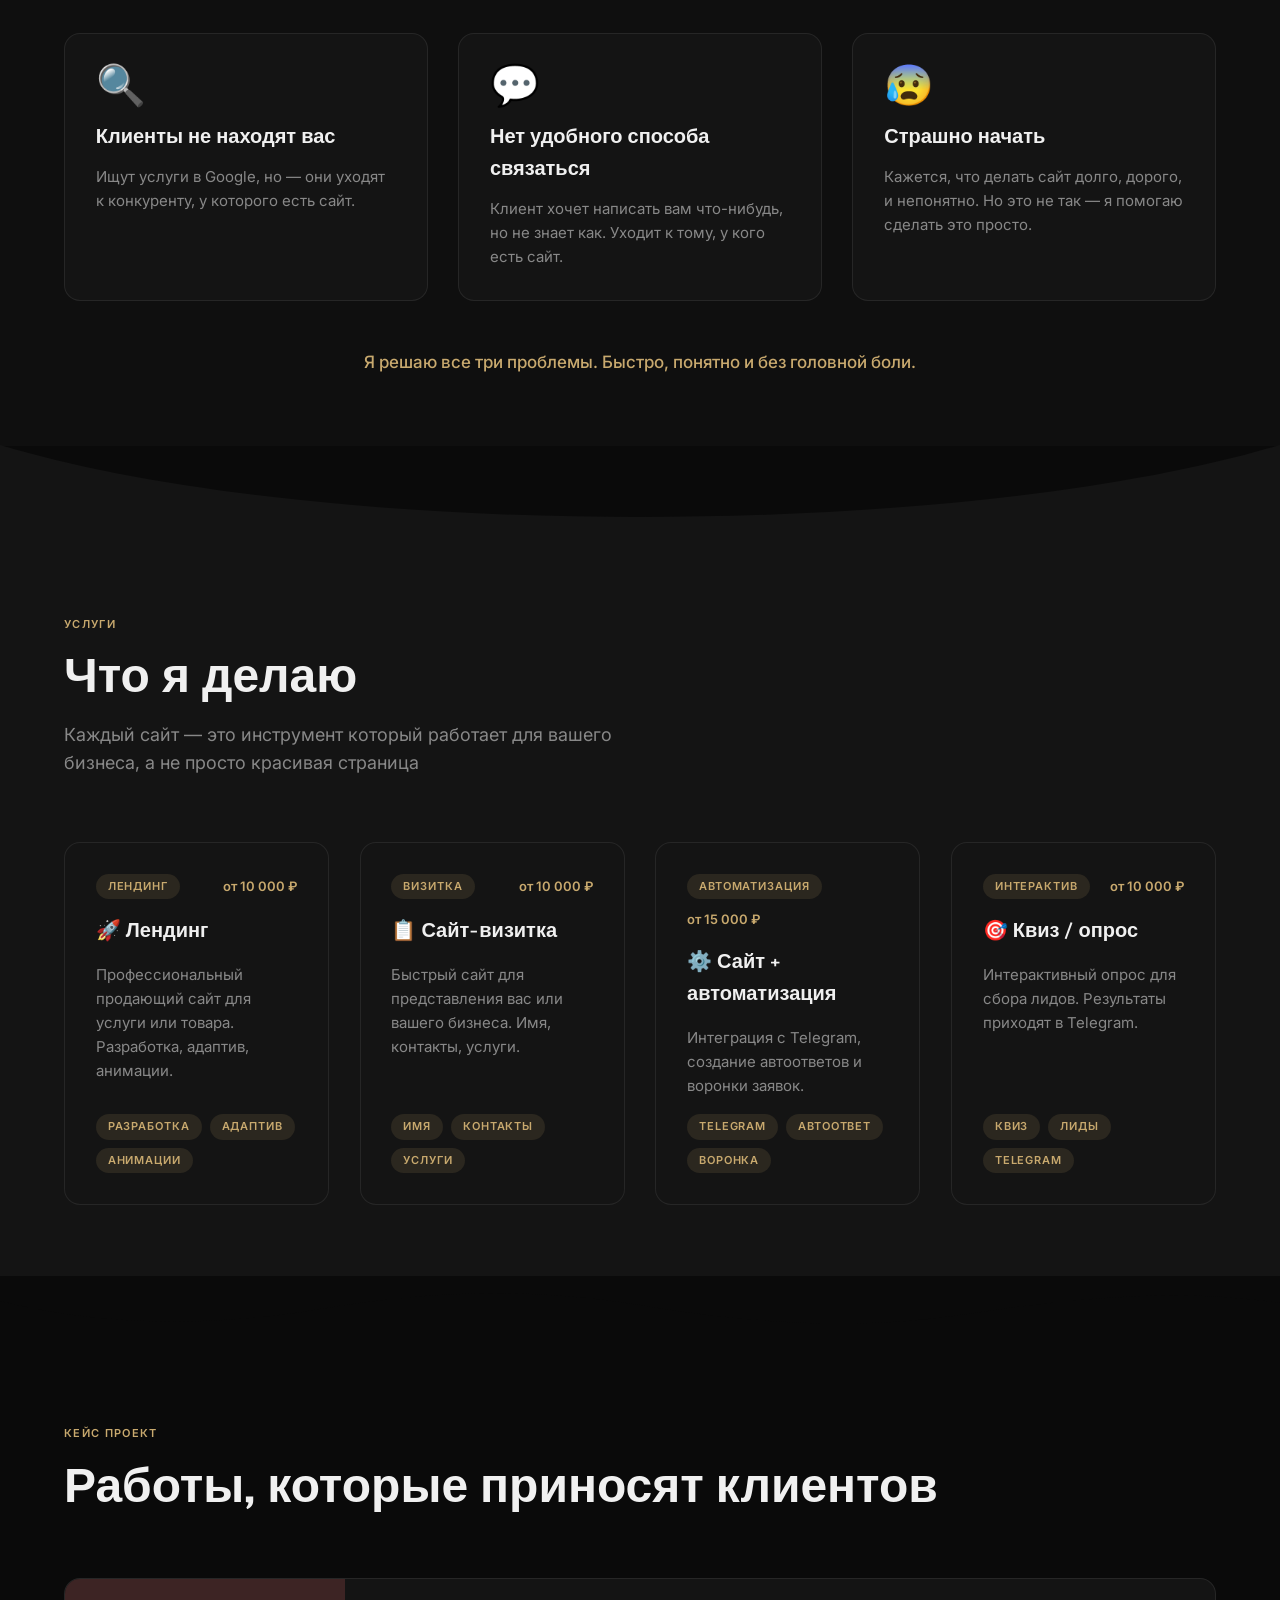
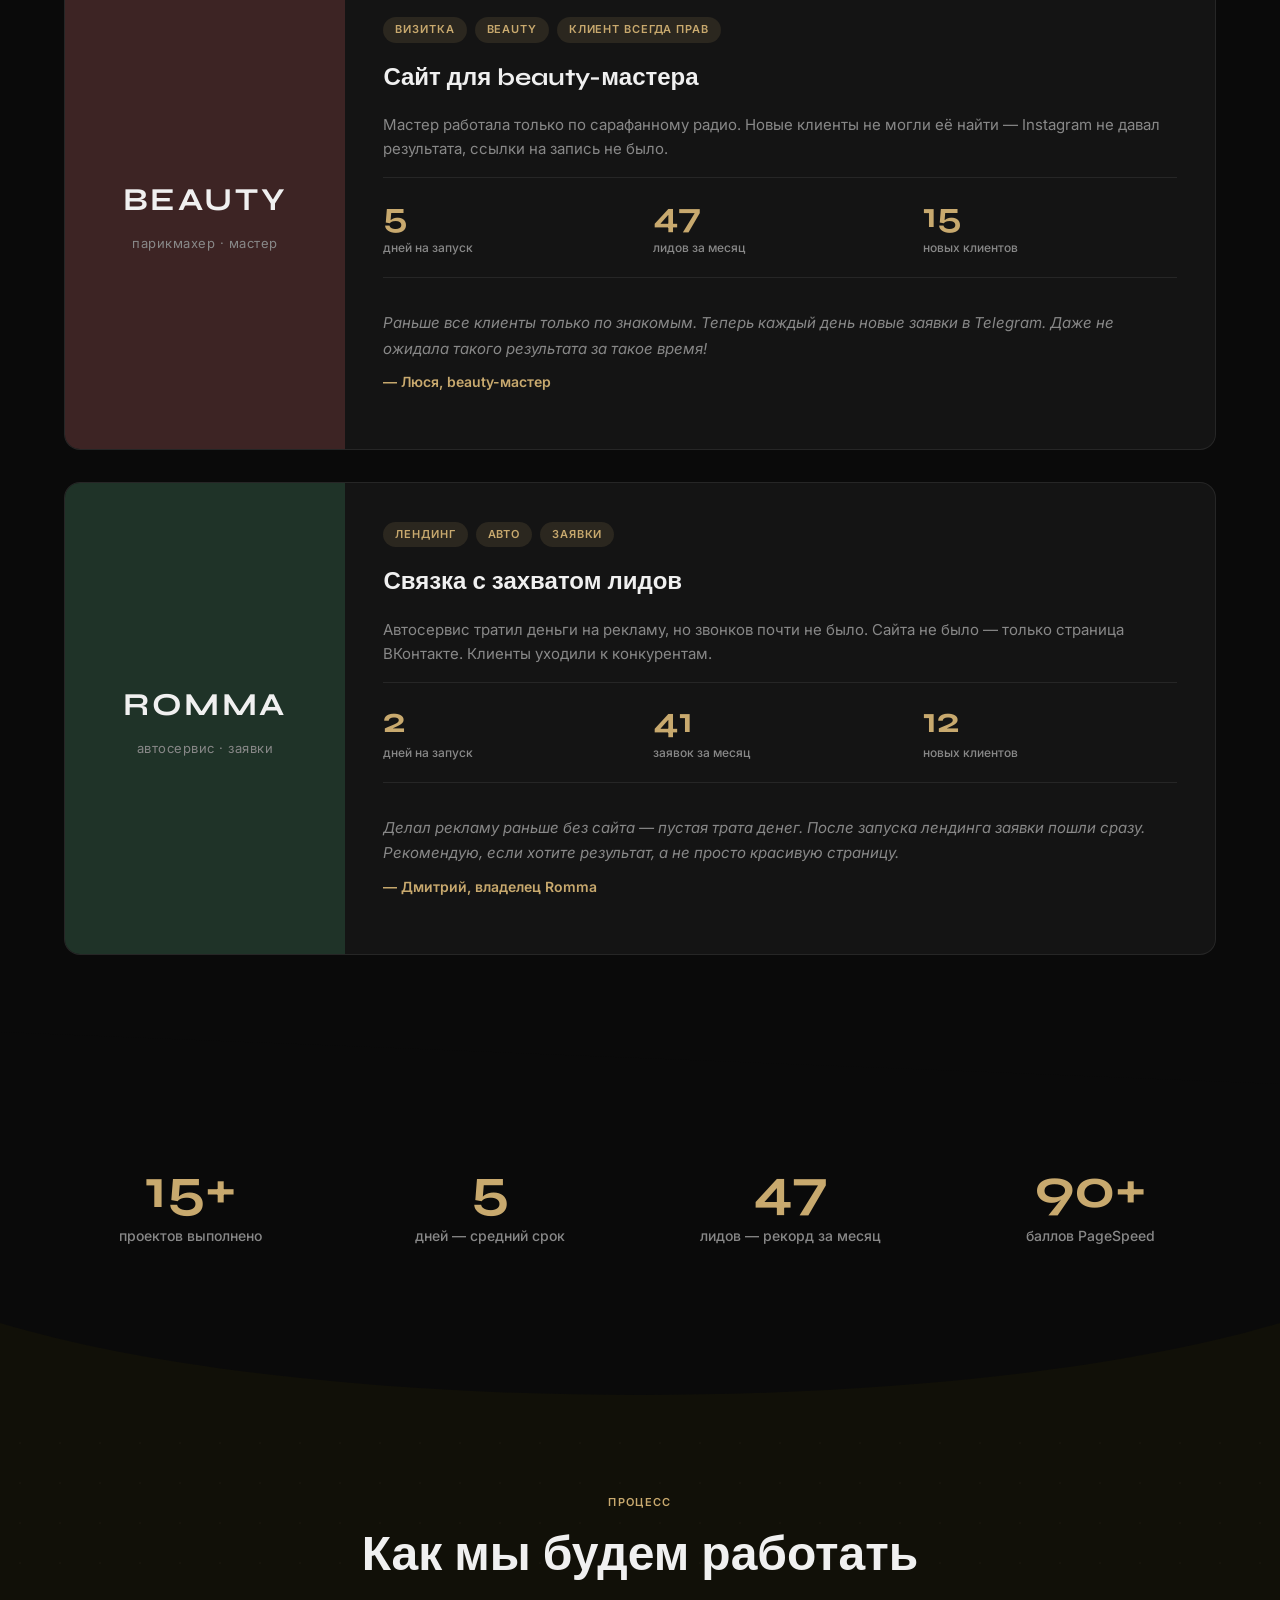
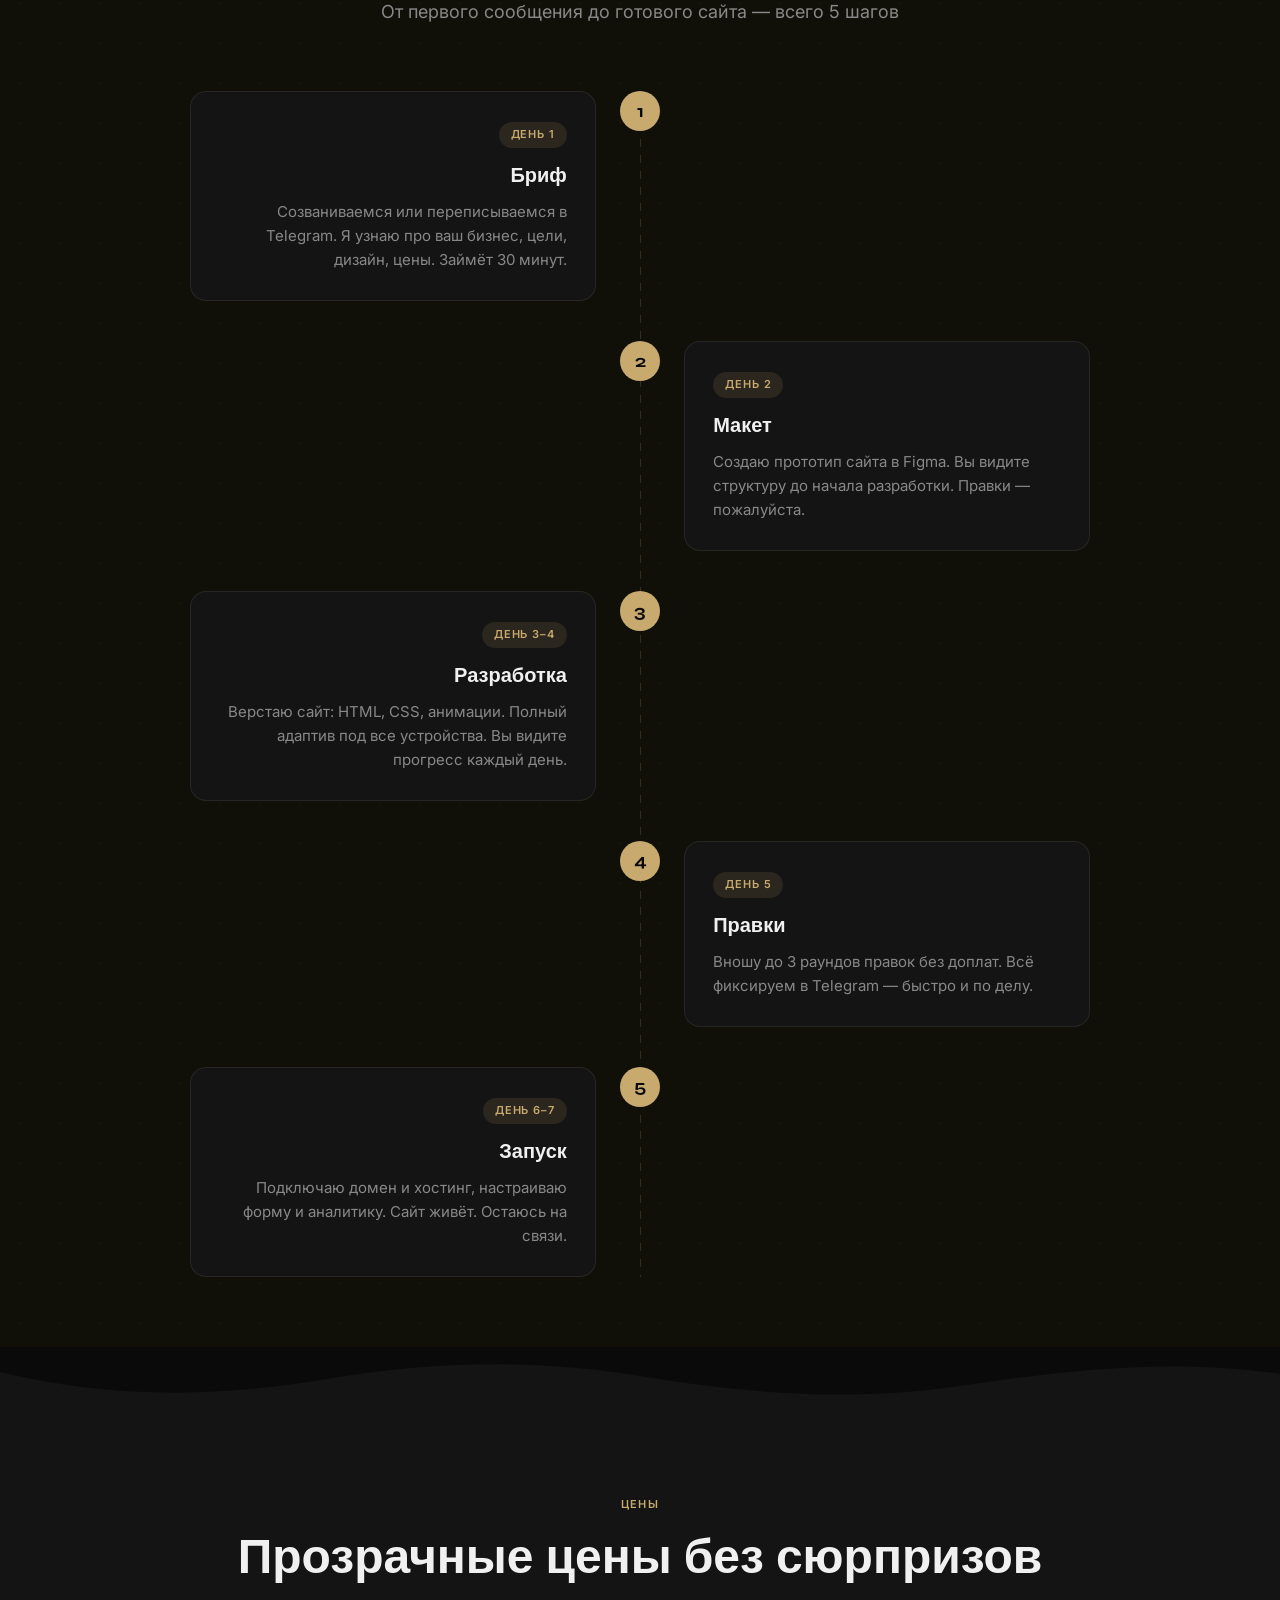
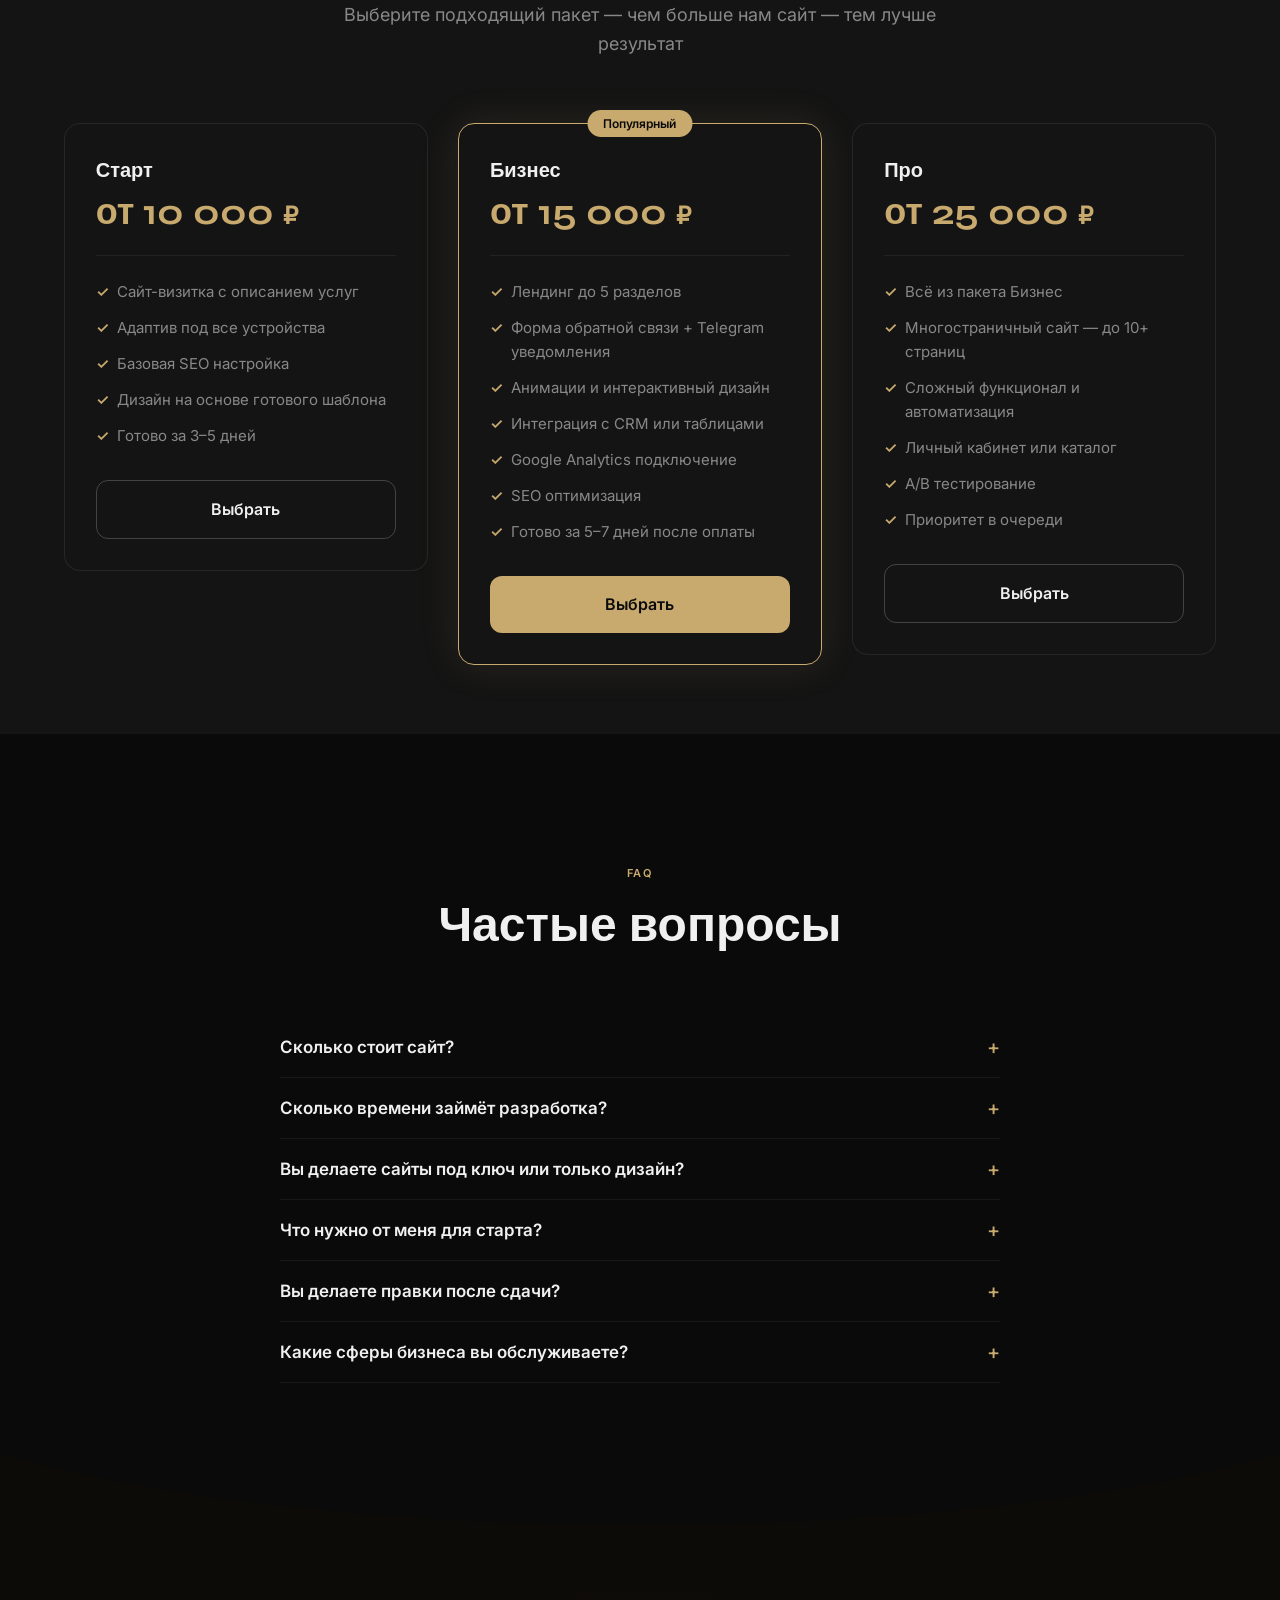
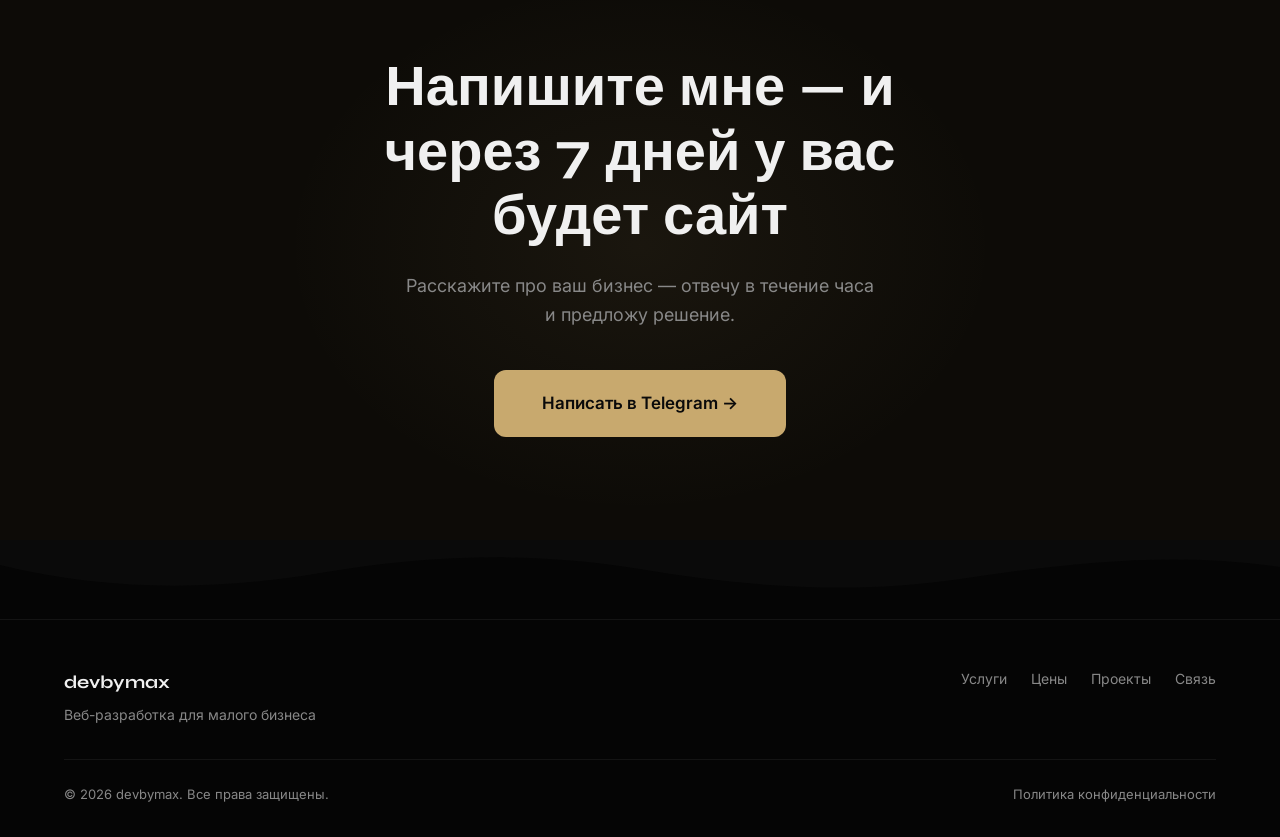
==== commit c3d5b6d4: "second" ====
--- a/index.html
+++ b/index.html
@@ -86,6 +86,11 @@
         </div>
       </div>
     </section>
+    <div class="divider divider--wave" style="--fill: #0D0D0D; --from: #0A0A0A;">
+      <svg viewBox="0 0 1440 80" preserveAspectRatio="none" aria-hidden="true" focusable="false">
+        <path d="M0,26 C120,52 240,52 360,34 C480,16 600,12 720,30 C840,48 960,56 1080,40 C1200,24 1320,12 1440,28 L1440,80 L0,80 Z" fill="var(--fill)"></path>
+      </svg>
+    </div>
 
     <section id="intro">
       <div class="container intro-grid reveal">
@@ -103,6 +108,11 @@
         </div>
       </div>
     </section>
+    <div class="divider divider--angle" style="--fill: #0F0F0F; --from: #0D0D0D;">
+      <svg viewBox="0 0 1440 60" preserveAspectRatio="none" aria-hidden="true" focusable="false">
+        <path d="M0,0 L1440,38 L1440,0 L0,0 Z" fill="var(--fill)"></path>
+      </svg>
+    </div>
 
     <section id="problems">
       <div class="container">
@@ -130,6 +140,11 @@
         <p class="resolution-line reveal">Я решаю все три проблемы. Быстро, понятно и без головной боли.</p>
       </div>
     </section>
+    <div class="divider divider--curve" style="--fill: #141414; --from: #0F0F0F;">
+      <svg viewBox="0 0 1440 100" preserveAspectRatio="none" aria-hidden="true" focusable="false">
+        <path d="M0,0 C360,96 1080,96 1440,0 L1440,100 L0,100 Z" fill="var(--fill)"></path>
+      </svg>
+    </div>
 
     <section id="services">
       <div class="container">
@@ -194,6 +209,11 @@
         </div>
       </div>
     </section>
+    <div class="divider divider--wave" style="--fill: #0A0A0A; --from: #141414;">
+      <svg viewBox="0 0 1440 80" preserveAspectRatio="none" aria-hidden="true" focusable="false">
+        <path d="M0,26 C120,52 240,52 360,34 C480,16 600,12 720,30 C840,48 960,56 1080,40 C1200,24 1320,12 1440,28 L1440,80 L0,80 Z" fill="var(--fill)"></path>
+      </svg>
+    </div>
 
     <section id="cases">
       <div class="container">
@@ -271,6 +291,11 @@
         </div>
       </div>
     </section>
+    <div class="divider divider--angle" style="--fill: #0A0A0A; --from: #0A0A0A;">
+      <svg viewBox="0 0 1440 60" preserveAspectRatio="none" aria-hidden="true" focusable="false">
+        <path d="M0,8 L1440,60 L1440,0 L0,0 Z" fill="var(--fill)"></path>
+      </svg>
+    </div>
 
     <section id="stats">
       <div class="container">
@@ -294,6 +319,11 @@
         </div>
       </div>
     </section>
+    <div class="divider divider--curve" style="--fill: #111008; --from: #0A0A0A;">
+      <svg viewBox="0 0 1440 100" preserveAspectRatio="none" aria-hidden="true" focusable="false">
+        <path d="M0,0 C360,96 1080,96 1440,0 L1440,100 L0,100 Z" fill="var(--fill)"></path>
+      </svg>
+    </div>
 
     <section id="process">
       <div class="container">
@@ -352,6 +382,11 @@
         </div>
       </div>
     </section>
+    <div class="divider divider--wave" style="--fill: #141414; --from: #111008;">
+      <svg viewBox="0 0 1440 80" preserveAspectRatio="none" aria-hidden="true" focusable="false">
+        <path d="M0,26 C120,52 240,52 360,34 C480,16 600,12 720,30 C840,48 960,56 1080,40 C1200,24 1320,12 1440,28 L1440,80 L0,80 Z" fill="var(--fill)"></path>
+      </svg>
+    </div>
 
     <section id="pricing">
       <div class="container">
@@ -408,6 +443,11 @@
         </div>
       </div>
     </section>
+    <div class="divider divider--angle" style="--fill: #0A0A0A; --from: #141414;">
+      <svg viewBox="0 0 1440 60" preserveAspectRatio="none" aria-hidden="true" focusable="false">
+        <path d="M0,8 L1440,60 L1440,0 L0,0 Z" fill="var(--fill)"></path>
+      </svg>
+    </div>
 
     <section id="faq">
       <div class="container">
@@ -480,6 +520,11 @@
         </div>
       </div>
     </section>
+    <div class="divider divider--curve" style="--fill: #0D0B07; --from: #0A0A0A;">
+      <svg viewBox="0 0 1440 100" preserveAspectRatio="none" aria-hidden="true" focusable="false">
+        <path d="M0,0 C360,96 1080,96 1440,0 L1440,100 L0,100 Z" fill="var(--fill)"></path>
+      </svg>
+    </div>
 
     <section id="cta">
       <div class="container">
@@ -490,6 +535,11 @@
         </div>
       </div>
     </section>
+    <div class="divider divider--wave" style="--fill: #050505; --from: #0D0B07;">
+      <svg viewBox="0 0 1440 80" preserveAspectRatio="none" aria-hidden="true" focusable="false">
+        <path d="M0,26 C120,52 240,52 360,34 C480,16 600,12 720,30 C840,48 960,56 1080,40 C1200,24 1320,12 1440,28 L1440,80 L0,80 Z" fill="var(--fill)"></path>
+      </svg>
+    </div>
 
   </main>
 
@@ -508,7 +558,7 @@
         </nav>
       </div>
       <div class="footer-bottom">
-        <span>© 2024 devbymax. Все права защищены.</span>
+        <span>© 2026 devbymax. Все права защищены.</span>
         <a href="#">Политика конфиденциальности</a>
       </div>
     </div>
--- a/css/style.css
+++ b/css/style.css
@@ -13,6 +13,14 @@
   --radius-btn: 12px;
   --font-heading: 'Syne', sans-serif;
   --font-body: 'Inter', sans-serif;
+  --header-height: clamp(64px, 7vw, 72px);
+  --header-h: var(--header-height);
+  --hero-top-gap: 16px;
+  --hero-top-gap-desktop: 28px;
+  --anchor-scroll-gap: clamp(48px, 10vw, 56px);
+  --section-space: clamp(60px, 5.5vw, 100px);
+  --grid-gap: clamp(16px, 2.4vw, 32px);
+  --card-pad: clamp(20px, 2.4vw, 32px);
 }
 
 *,
@@ -29,6 +37,10 @@
   text-size-adjust: 100%;
 }
 
+section[id] {
+  scroll-margin-top: calc(var(--header-height) + var(--anchor-scroll-gap));
+}
+
 body {
   font-family: var(--font-body);
   font-weight: 400;
@@ -61,7 +73,7 @@
 .container {
   max-width: 1200px;
   margin: 0 auto;
-  padding: 0 24px;
+  padding-inline: clamp(16px, 3vw, 24px);
 }
 
 .section-label {
@@ -86,13 +98,13 @@
 .section-header h2 {
   font-family: var(--font-heading);
   font-weight: 700;
-  font-size: 32px;
+  font-size: clamp(30px, 4.2vw, 48px);
   line-height: 1.15;
   color: var(--text);
 }
 
 .section-sub {
-  font-size: 16px;
+  font-size: clamp(16px, 1.9vw, 18px);
   color: var(--muted);
   margin-top: 16px;
   max-width: 600px;
@@ -179,7 +191,7 @@
   background: var(--surface);
   border: 1px solid var(--border);
   border-radius: var(--radius-card);
-  padding: 32px;
+  padding: var(--card-pad);
   transition: border-color 0.3s ease, transform 0.3s ease, box-shadow 0.3s ease;
 }
 
@@ -209,8 +221,8 @@
   position: sticky;
   top: 0;
   z-index: 100;
-  height: 72px;
-  background: transparent;
+  height: var(--header-height);
+  background: #0A0A0A;
   transition: background 0.3s ease, backdrop-filter 0.3s ease, border-color 0.3s ease;
   border-bottom: 1px solid transparent;
 }
@@ -226,7 +238,7 @@
   display: flex;
   align-items: center;
   justify-content: space-between;
-  height: 72px;
+  height: var(--header-height);
 }
 
 .logo {
@@ -287,7 +299,7 @@
 
 .mobile-menu {
   position: fixed;
-  top: 72px;
+  top: var(--header-height);
   left: 0;
   right: 0;
   bottom: 0;
@@ -328,9 +340,9 @@
 /* ==================== HERO ==================== */
 
 #hero {
-  min-height: 100vh;
-  min-height: 100dvh;
-  padding-top: 72px;
+  min-height: calc(100vh - var(--header-h));
+  min-height: calc(100dvh - var(--header-h));
+  padding-top: var(--hero-top-gap);
   display: flex;
   align-items: center;
   background: var(--bg);
@@ -343,8 +355,8 @@
   position: absolute;
   top: 0;
   left: 0;
-  width: 800px;
-  height: 600px;
+  width: clamp(420px, 56vw, 800px);
+  height: clamp(320px, 42vw, 600px);
   background: radial-gradient(ellipse at 0% 0%, rgba(200,169,110,0.04), transparent 70%);
   pointer-events: none;
 }
@@ -352,9 +364,10 @@
 .hero-grid {
   display: grid;
   grid-template-columns: 1fr;
-  gap: 32px;
+  gap: var(--grid-gap);
   align-items: center;
-  padding: 60px 0;
+  padding-top: var(--hero-top-gap);
+  padding-bottom: var(--section-space);
   width: 100%;
 }
 
@@ -375,6 +388,7 @@
   gap: 24px;
   max-width: 560px;
   width: 100%;
+  min-width: 0;
   justify-self: start;
   position: relative;
   z-index: 2;
@@ -388,13 +402,13 @@
 .hero-text h1 {
   font-family: var(--font-heading);
   font-weight: 700;
-  font-size: 40px;
+  font-size: clamp(36px, 6vw, 64px);
   line-height: 1.08;
   color: var(--text);
 }
 
 .hero-sub {
-  font-size: 16px;
+  font-size: clamp(16px, 1.9vw, 18px);
   color: var(--muted);
   line-height: 1.5;
   max-width: 100%;
@@ -424,6 +438,7 @@
 .hero-mockup {
   position: relative;
   width: 100%;
+  min-width: 0;
   display: flex;
   justify-content: center;
   animation: heroFadeUp 0.8s ease-out 0.2s both;
@@ -431,7 +446,7 @@
 
 .browser-mockup {
   width: 100%;
-  max-width: 520px;
+  max-width: clamp(320px, 45vw, 520px);
   aspect-ratio: 16 / 10;
   border-radius: 12px;
   border: 1px solid var(--border);
@@ -514,15 +529,15 @@
 
 .floating-badge {
   position: absolute;
-  bottom: 16px;
-  right: 16px;
+  bottom: clamp(10px, 1.8vw, 16px);
+  right: clamp(10px, 1.8vw, 16px);
   background: var(--surface);
   border: 1px solid rgba(200,169,110,0.3);
   border-radius: 12px;
-  padding: 12px 16px;
+  padding: clamp(10px, 1.6vw, 12px) clamp(12px, 2vw, 16px);
   font-family: var(--font-body);
   font-weight: 600;
-  font-size: 13px;
+  font-size: clamp(12px, 1.5vw, 13px);
   color: var(--text);
   box-shadow: 0 8px 24px rgba(0,0,0,0.4);
   white-space: nowrap;
@@ -543,14 +558,20 @@
   .trust-line {
     justify-content: center;
   }
+
+  .divider svg,
+  .divider--wave svg,
+  .divider--curve svg {
+    height: 40px;
+  }
 }
 
 /* ==================== INTRO ==================== */
 
 #intro {
-  padding: 60px 0;
-  border-top: 1px solid var(--border);
+  padding: var(--section-space) 0;
   border-bottom: 1px solid var(--border);
+  background: #0D0D0D;
 }
 
 .intro-grid {
@@ -590,18 +611,19 @@
 /* ==================== PROBLEMS ==================== */
 
 #problems {
-  padding: 60px 0;
+  padding: var(--section-space) 0;
+  background: #0F0F0F;
 }
 
 .problems-grid {
   display: grid;
   grid-template-columns: 1fr;
-  gap: 24px;
+  gap: var(--grid-gap);
 }
 
 .card-icon {
   display: block;
-  font-size: 40px;
+  font-size: clamp(34px, 4vw, 40px);
   line-height: 1;
   margin-bottom: 16px;
 }
@@ -609,7 +631,7 @@
 #problems .card h3 {
   font-family: var(--font-heading);
   font-weight: 600;
-  font-size: 20px;
+  font-size: clamp(18px, 2vw, 20px);
   color: var(--text);
   margin-bottom: 12px;
 }
@@ -624,7 +646,7 @@
   text-align: center;
   color: var(--accent);
   font-weight: 500;
-  font-size: 17px;
+  font-size: clamp(16px, 2vw, 17px);
   margin-top: 48px;
   line-height: 1.6;
 }
@@ -632,13 +654,14 @@
 /* ==================== SERVICES ==================== */
 
 #services {
-  padding: 60px 0;
+  padding: var(--section-space) 0;
+  background: #141414;
 }
 
 .services-grid {
   display: grid;
   grid-template-columns: 1fr;
-  gap: 24px;
+  gap: var(--grid-gap);
 }
 
 .service-card {
@@ -651,6 +674,8 @@
   display: flex;
   justify-content: space-between;
   align-items: center;
+  flex-wrap: wrap;
+  gap: 10px;
 }
 
 .service-tag {
@@ -683,7 +708,8 @@
 /* ==================== CASES ==================== */
 
 #cases {
-  padding: 60px 0;
+  padding: var(--section-space) 0;
+  background: #0A0A0A;
 }
 
 .case-card {
@@ -739,10 +765,11 @@
 }
 
 .case-content {
-  padding: 32px;
+  padding: clamp(24px, 3vw, 40px);
   display: flex;
   flex-direction: column;
   gap: 16px;
+  min-width: 0;
 }
 
 .case-tags {
@@ -766,7 +793,7 @@
 
 .case-metrics {
   display: grid;
-  grid-template-columns: repeat(3, 1fr);
+  grid-template-columns: 1fr;
   gap: 16px;
   padding: 20px 0;
   border-top: 1px solid var(--border);
@@ -782,7 +809,7 @@
 .metric-value {
   font-family: var(--font-heading);
   font-weight: 700;
-  font-size: 32px;
+  font-size: clamp(28px, 3.2vw, 36px);
   color: var(--accent);
   line-height: 1;
 }
@@ -815,10 +842,8 @@
 /* ==================== STATS ==================== */
 
 #stats {
-  padding: 60px 0;
-  background: linear-gradient(180deg, rgba(200,169,110,0.04) 0%, transparent 100%);
-  border-top: 1px solid var(--border);
-  border-bottom: 1px solid var(--border);
+  padding: clamp(60px, 6vw, 80px) 0;
+  background: #0A0A0A;
 }
 
 .stats-grid {
@@ -852,12 +877,29 @@
 /* ==================== PROCESS ==================== */
 
 #process {
-  padding: 60px 0;
+  padding: var(--section-space) 0;
+  background: #111008;
+  position: relative;
+  overflow: hidden;
+}
+
+#process::before {
+  content: '';
+  position: absolute;
+  inset: 0;
+  background-image: radial-gradient(rgba(200,169,110,0.03) 1px, transparent 1px);
+  background-size: 40px 40px;
+  pointer-events: none;
+}
+
+#process .container {
+  position: relative;
+  z-index: 1;
 }
 
 .timeline {
   position: relative;
-  max-width: 800px;
+  max-width: min(100%, 900px);
   margin: 0 auto;
 }
 
@@ -905,7 +947,7 @@
 }
 
 .timeline-card {
-  padding: 24px;
+  padding: clamp(20px, 2.2vw, 32px);
   flex: 1;
   min-width: 0;
 }
@@ -931,13 +973,14 @@
 /* ==================== PRICING ==================== */
 
 #pricing {
-  padding: 60px 0;
+  padding: var(--section-space) 0;
+  background: #141414;
 }
 
 .pricing-grid {
   display: grid;
   grid-template-columns: 1fr;
-  gap: 24px;
+  gap: var(--grid-gap);
 }
 
 .pricing-card {
@@ -978,14 +1021,14 @@
 .pricing-price {
   font-family: var(--font-heading);
   font-weight: 700;
-  font-size: 36px;
+  font-size: clamp(30px, 3.8vw, 36px);
   color: var(--accent);
   margin-bottom: 24px;
   line-height: 1;
 }
 
 .pricing-currency {
-  font-size: 24px;
+  font-size: clamp(20px, 2.5vw, 24px);
   font-weight: 600;
 }
 
@@ -1009,7 +1052,8 @@
 /* ==================== FAQ ==================== */
 
 #faq {
-  padding: 60px 0;
+  padding: var(--section-space) 0;
+  background: #0A0A0A;
 }
 
 .faq-list {
@@ -1030,7 +1074,7 @@
   text-align: left;
   font-family: var(--font-body);
   font-weight: 600;
-  font-size: 17px;
+  font-size: clamp(16px, 1.8vw, 17px);
   color: var(--text);
   gap: 16px;
   transition: color 0.2s ease;
@@ -1069,9 +1113,10 @@
 /* ==================== FINAL CTA ==================== */
 
 #cta {
-  padding: 80px 0;
+  padding: clamp(80px, 8vw, 120px) 0;
   position: relative;
   overflow: hidden;
+  background: #0D0B07;
 }
 
 #cta::before {
@@ -1080,9 +1125,9 @@
   top: 50%;
   left: 50%;
   transform: translate(-50%, -50%);
-  width: 800px;
-  height: 600px;
-  background: radial-gradient(ellipse at center, rgba(200,169,110,0.06), transparent 70%);
+  width: clamp(420px, 56vw, 800px);
+  height: clamp(320px, 42vw, 600px);
+  background: radial-gradient(ellipse at center, rgba(200,169,110,0.07), transparent 70%);
   pointer-events: none;
 }
 
@@ -1095,7 +1140,7 @@
 .cta-block h2 {
   font-family: var(--font-heading);
   font-weight: 700;
-  font-size: 32px;
+  font-size: clamp(32px, 5vw, 56px);
   line-height: 1.15;
   color: var(--text);
   max-width: 640px;
@@ -1103,7 +1148,7 @@
 }
 
 .cta-sub {
-  font-size: 16px;
+  font-size: clamp(16px, 1.9vw, 18px);
   color: var(--muted);
   max-width: 480px;
   margin: 0 auto 40px;
@@ -1114,8 +1159,8 @@
 
 #footer {
   border-top: 1px solid rgba(255,255,255,0.06);
-  padding: 48px 0 32px;
-  background: #0D0D0D;
+  padding: clamp(40px, 4.5vw, 48px) 0 32px;
+  background: #050505;
 }
 
 .footer-top {
@@ -1134,6 +1179,8 @@
 .footer-nav {
   display: flex;
   gap: 24px;
+  flex-wrap: wrap;
+  row-gap: 10px;
 }
 
 .footer-nav a {
@@ -1185,6 +1232,34 @@
   padding-bottom: env(safe-area-inset-bottom, 0);
 }
 
+/* ==================== DIVIDERS ==================== */
+
+.divider {
+  display: block;
+  width: 100%;
+  overflow: hidden;
+  line-height: 0;
+  margin-top: -1px;
+}
+
+.divider svg {
+  display: block;
+  width: 100%;
+  height: 60px;
+}
+
+.divider--wave svg {
+  height: 80px;
+}
+
+.divider--curve svg {
+  height: 100px;
+}
+
+#social-proof {
+  background: #0D0D0D;
+}
+
 #footer {
   padding-bottom: 96px;
 }
@@ -1197,104 +1272,84 @@
   outline-offset: 2px;
 }
 
-/* ==================== TABLET (768px+) ==================== */
+/* ==================== RESPONSIVE BREAKPOINTS ==================== */
+
+@media (min-width: 480px) {
+  .hero-cta-row {
+    gap: 14px;
+  }
+
+  .intro-left h2 {
+    font-size: clamp(30px, 6vw, 40px);
+  }
+}
+
+@media (min-width: 600px) {
+  .problems-grid {
+    grid-template-columns: repeat(2, minmax(0, 1fr));
+  }
+
+  .services-grid {
+    grid-template-columns: repeat(auto-fit, minmax(260px, 1fr));
+  }
+
+  .case-metrics {
+    grid-template-columns: repeat(2, minmax(0, 1fr));
+  }
+
+  .pricing-grid {
+    grid-template-columns: repeat(2, minmax(0, 1fr));
+    align-items: start;
+  }
+}
 
 @media (min-width: 768px) {
-
-  .section-header h2 {
-    font-size: 48px;
-  }
-
-  .section-sub {
-    font-size: 17px;
-  }
-
-  #hero {
-    padding-top: 72px;
-  }
-
-  .hero-text h1 {
-    font-size: 56px;
-  }
-
-  .hero-sub {
-    font-size: 18px;
-  }
-
-  .intro-grid {
-    grid-template-columns: 1fr 1fr;
-    gap: 64px;
-    align-items: center;
-  }
-
-  .intro-left h2 {
-    font-size: 40px;
-  }
-
-  #intro {
-    padding: 100px 0;
-  }
-
-  #problems {
-    padding: 100px 0;
-  }
-
-  .problems-grid {
-    grid-template-columns: repeat(3, 1fr);
-  }
-
   .section-header {
     margin-bottom: 64px;
   }
 
-  #services {
-    padding: 100px 0;
-  }
-
-  .services-grid {
-    grid-template-columns: repeat(2, 1fr);
-  }
-
-  #cases {
-    padding: 100px 0;
+  .intro-grid {
+    grid-template-columns: minmax(0, 1fr) minmax(0, 1fr);
+    gap: clamp(32px, 5vw, 64px);
+    align-items: center;
   }
 
   .case-card {
-    grid-template-columns: 280px 1fr;
+    grid-template-columns: 240px minmax(0, 1fr);
   }
 
   .case-brand {
     min-height: 0;
-    padding: 48px 32px;
-  }
-
-  .case-content {
-    padding: 40px;
+    padding: clamp(32px, 4vw, 48px) clamp(20px, 3vw, 32px);
   }
 
   .case-content h3 {
     font-size: 24px;
   }
 
-  .metric-value {
-    font-size: 36px;
-  }
-
-  #stats {
-    padding: 80px 0;
-  }
-
   .stats-grid {
-    grid-template-columns: repeat(4, 1fr);
-    gap: 48px;
+    grid-template-columns: repeat(4, minmax(0, 1fr));
+    gap: clamp(24px, 4vw, 48px);
   }
 
   .stat-number {
     font-size: 56px;
   }
-
-  #process {
-    padding: 100px 0;
+}
+
+@media (min-width: 900px) {
+  :root {
+    --anchor-scroll-gap: clamp(64px, 6vw, 80px);
+  }
+
+  .hero-grid {
+    grid-template-columns: minmax(0, 1.05fr) minmax(0, 0.95fr);
+    gap: clamp(28px, 4vw, 56px);
+    padding-top: var(--hero-top-gap-desktop);
+  }
+
+  .case-metrics {
+    grid-template-columns: repeat(3, minmax(0, 1fr));
   }
 
   .timeline-line {
@@ -1303,8 +1358,8 @@
 
   .timeline-step {
     display: grid;
-    grid-template-columns: 1fr 40px 1fr;
-    gap: 24px;
+    grid-template-columns: minmax(0, 1fr) 40px minmax(0, 1fr);
+    gap: clamp(16px, 2.4vw, 24px);
     align-items: start;
     margin-bottom: 40px;
   }
@@ -1333,40 +1388,6 @@
     grid-row: 1;
   }
 
-  #pricing {
-    padding: 100px 0;
-  }
-
-  .pricing-grid {
-    grid-template-columns: repeat(3, 1fr);
-    align-items: start;
-  }
-
-  .pricing-card--popular {
-    transform: scale(1.02);
-    order: 0;
-  }
-
-  .pricing-card--popular:hover {
-    transform: scale(1.04);
-  }
-
-  #faq {
-    padding: 100px 0;
-  }
-
-  #cta {
-    padding: 120px 0;
-  }
-
-  .cta-block h2 {
-    font-size: 48px;
-  }
-
-  .cta-sub {
-    font-size: 18px;
-  }
-
   .nav-desktop {
     display: flex;
   }
@@ -1399,29 +1420,120 @@
   }
 }
 
-/* ==================== DESKTOP (1024px+) ==================== */
-
 @media (min-width: 1024px) {
-
   .hero-grid {
-    grid-template-columns: 1fr 1fr;
-    gap: 64px;
-    padding: 100px 0;
-  }
-
-  .hero-text h1 {
-    font-size: 64px;
-  }
-
-  .cta-block h2 {
-    font-size: 56px;
+    gap: clamp(36px, 5vw, 64px);
   }
 
   .intro-left h2 {
     font-size: 48px;
   }
 
-  .timeline-card {
-    padding: 32px;
-  }
-}
+  .problems-grid {
+    grid-template-columns: repeat(3, minmax(0, 1fr));
+  }
+
+  .case-card {
+    grid-template-columns: 280px minmax(0, 1fr);
+  }
+
+  .pricing-grid {
+    grid-template-columns: repeat(3, minmax(0, 1fr));
+  }
+
+  .pricing-card--popular {
+    order: 0;
+  }
+}
+
+@media (min-width: 1200px) {
+  .pricing-card--popular {
+    transform: scale(1.01);
+  }
+
+  .pricing-card--popular:hover {
+    transform: scale(1.02);
+  }
+}
+
+/* ==================== SECTION DIVIDERS ==================== */
+
+.section-divider {
+  width: 100%;
+  margin-bottom: -1px;
+  overflow-x: clip;
+  pointer-events: none;
+}
+
+.section-divider svg {
+  display: block;
+}
+
+.section-divider--skyline {
+  position: relative;
+  display: flex;
+  flex-direction: column;
+}
+
+.section-divider__wash {
+  height: clamp(80px, 10vw, 120px);
+  background: linear-gradient(to bottom, transparent, rgba(200,169,110,0.04));
+  position: relative;
+  overflow: hidden;
+}
+
+.section-divider__grain {
+  position: absolute;
+  inset: 0;
+  width: 100%;
+  height: 100%;
+  opacity: 0.06;
+  mix-blend-mode: overlay;
+}
+
+.section-divider__skylineWrap {
+  position: relative;
+  height: clamp(60px, 7vw, 110px);
+  overflow: hidden;
+}
+
+.section-divider__skylineSvg {
+  position: absolute;
+  left: 0;
+  bottom: 0;
+  width: 100%;
+  height: 100%;
+  color: rgba(200,169,110,0.12);
+}
+
+.section-divider__skylineSvg path {
+  fill: currentColor;
+}
+
+@media (max-width: 767px) {
+  .section-divider__wash {
+    height: clamp(10px, 6vw, 16px);
+  }
+
+  .section-divider__skylineWrap {
+    height: clamp(40px, 12vw, 52px);
+  }
+
+  /* Clip top part for fewer visible buildings. */
+  .section-divider__skylineSvg {
+    height: 135%;
+  }
+}
+
+@media (max-width: 599px) {
+  .section-divider__grain {
+    display: none;
+  }
+}
+
+@media (prefers-reduced-motion: reduce) {
+  .section-divider.reveal {
+    transform: none;
+    transition: none;
+  }
+}
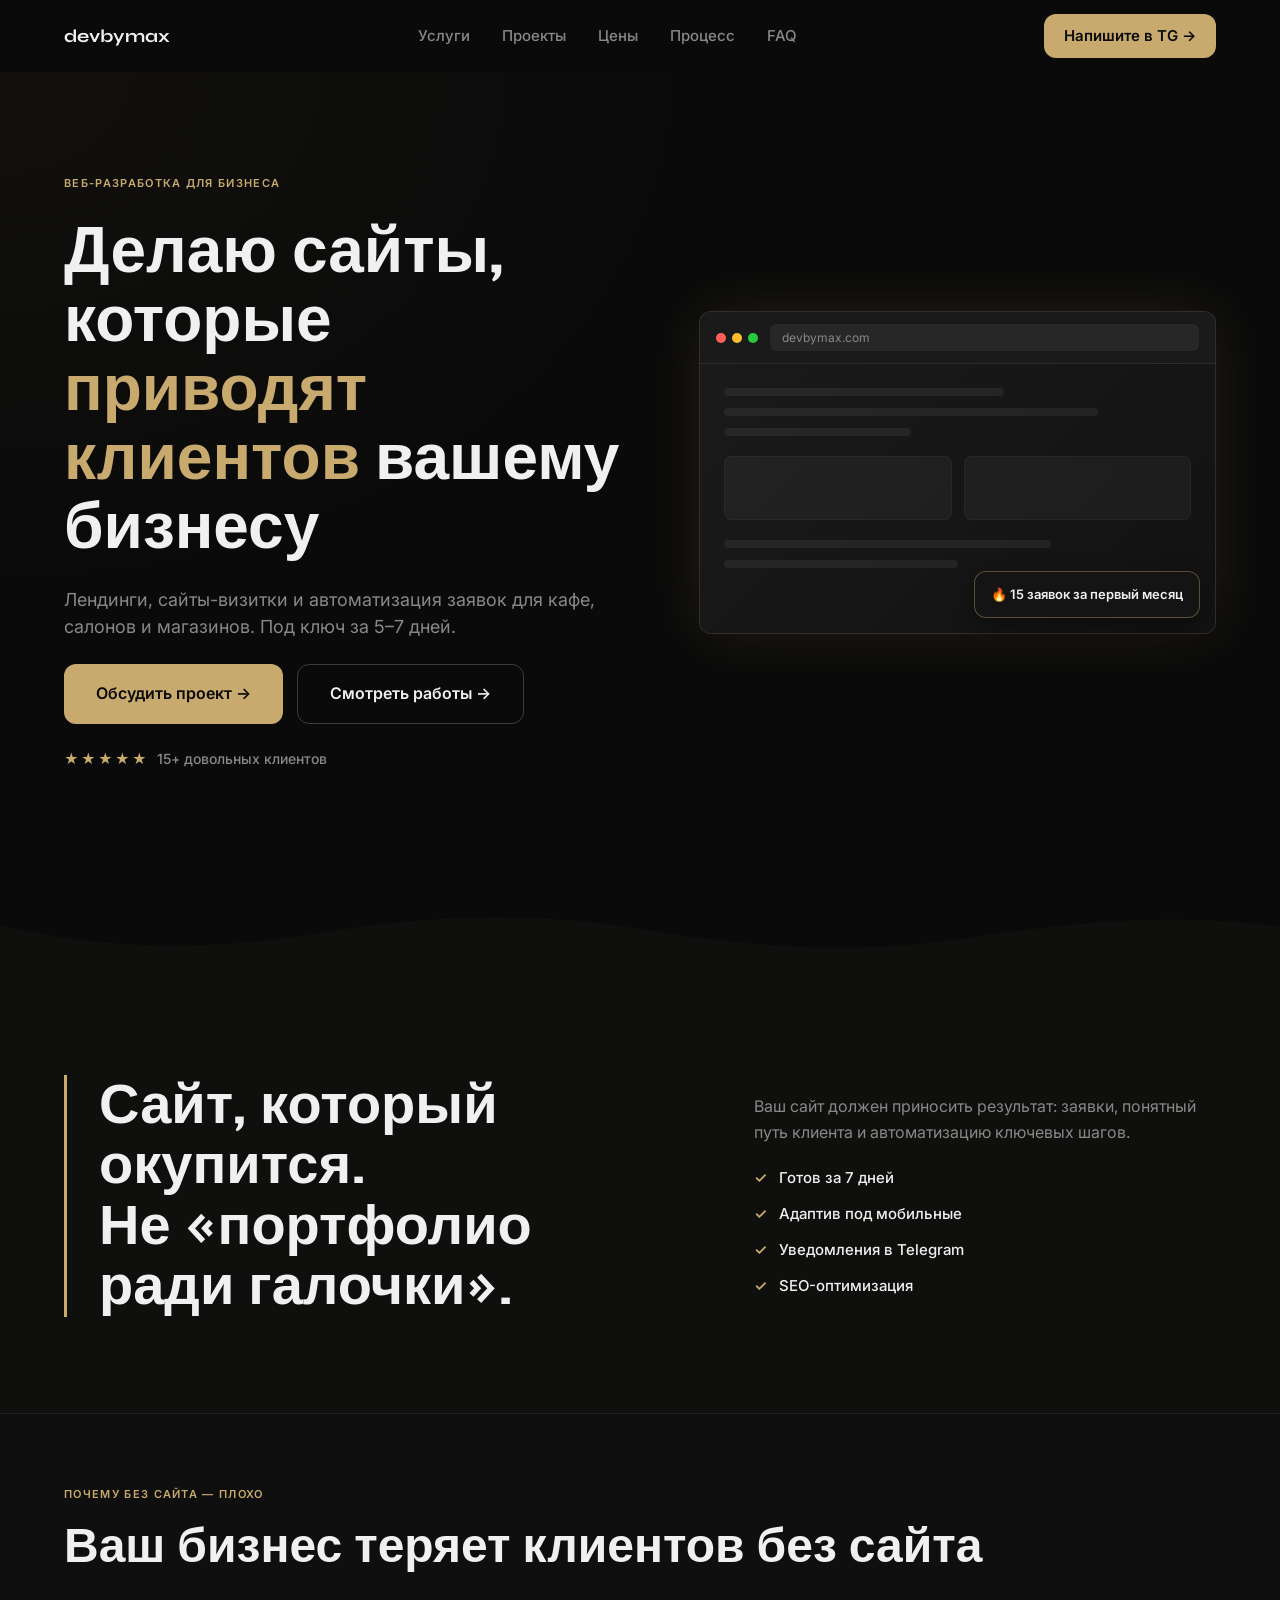
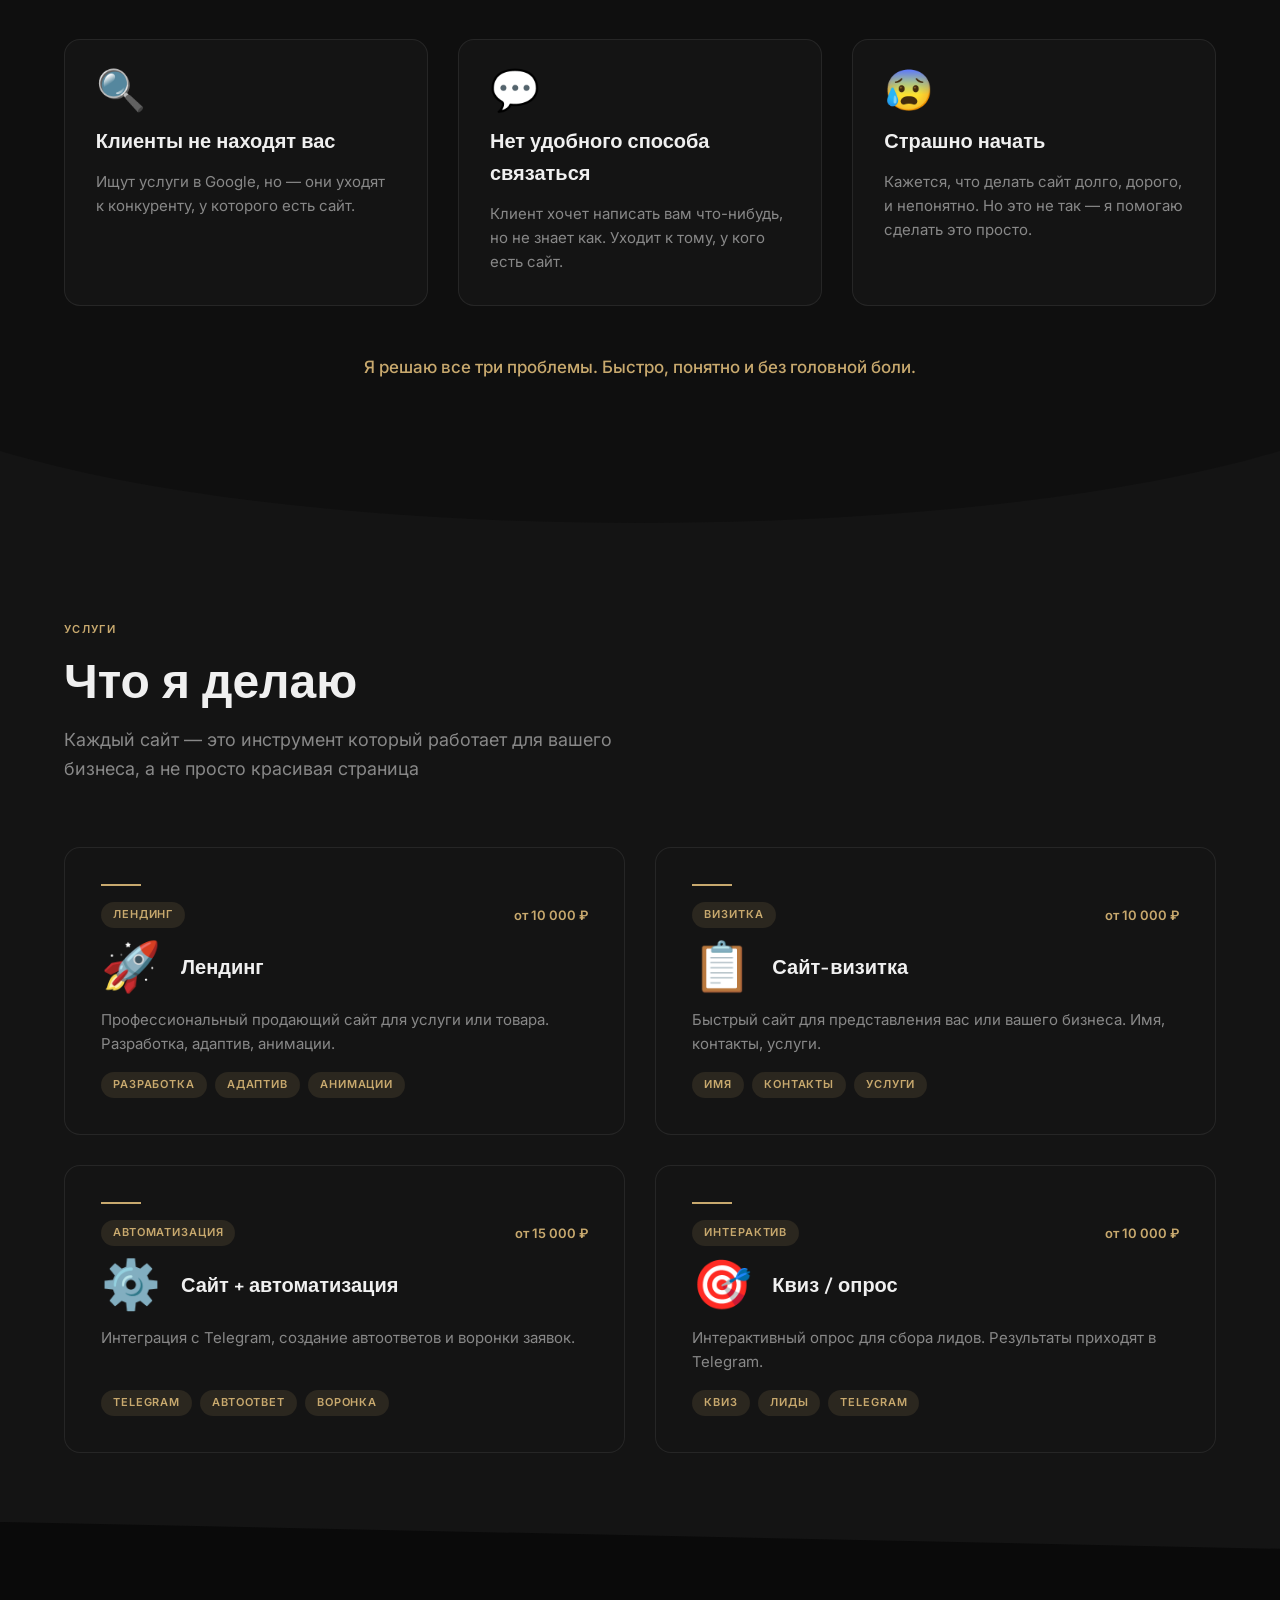
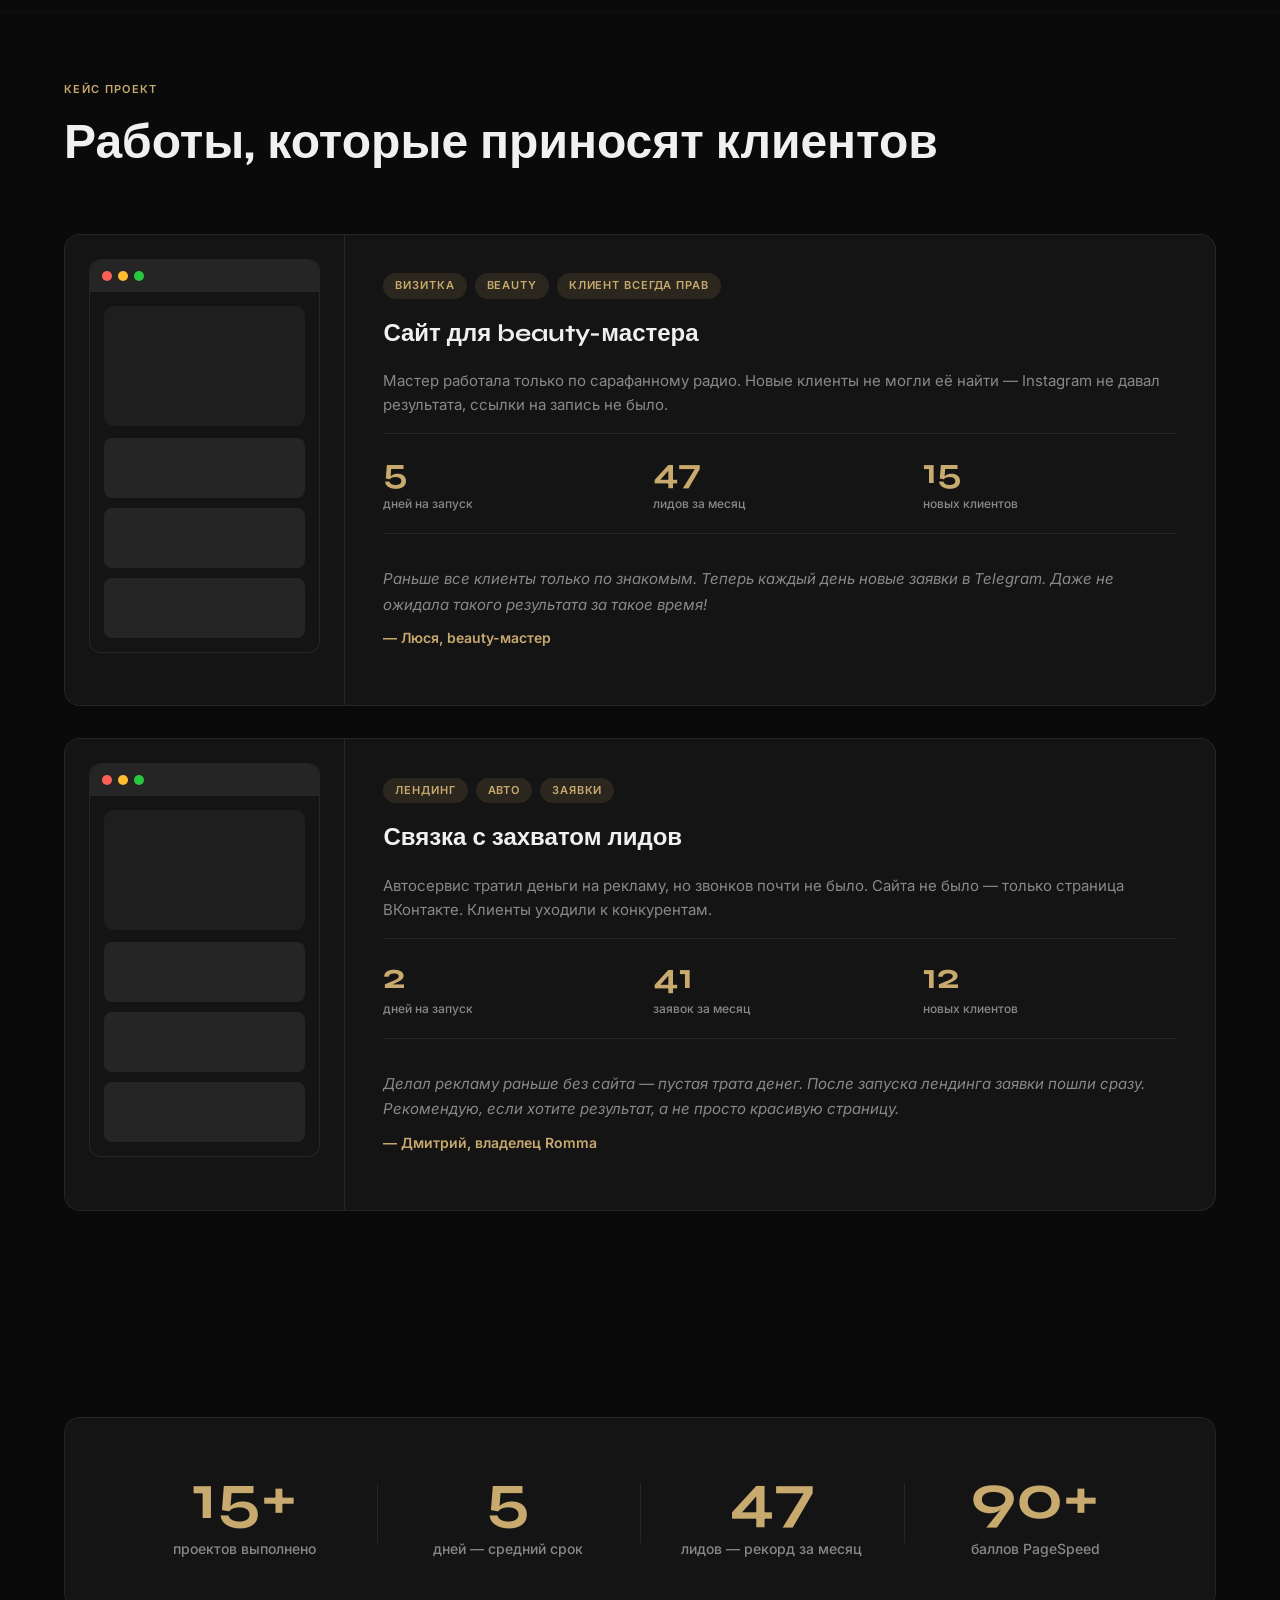
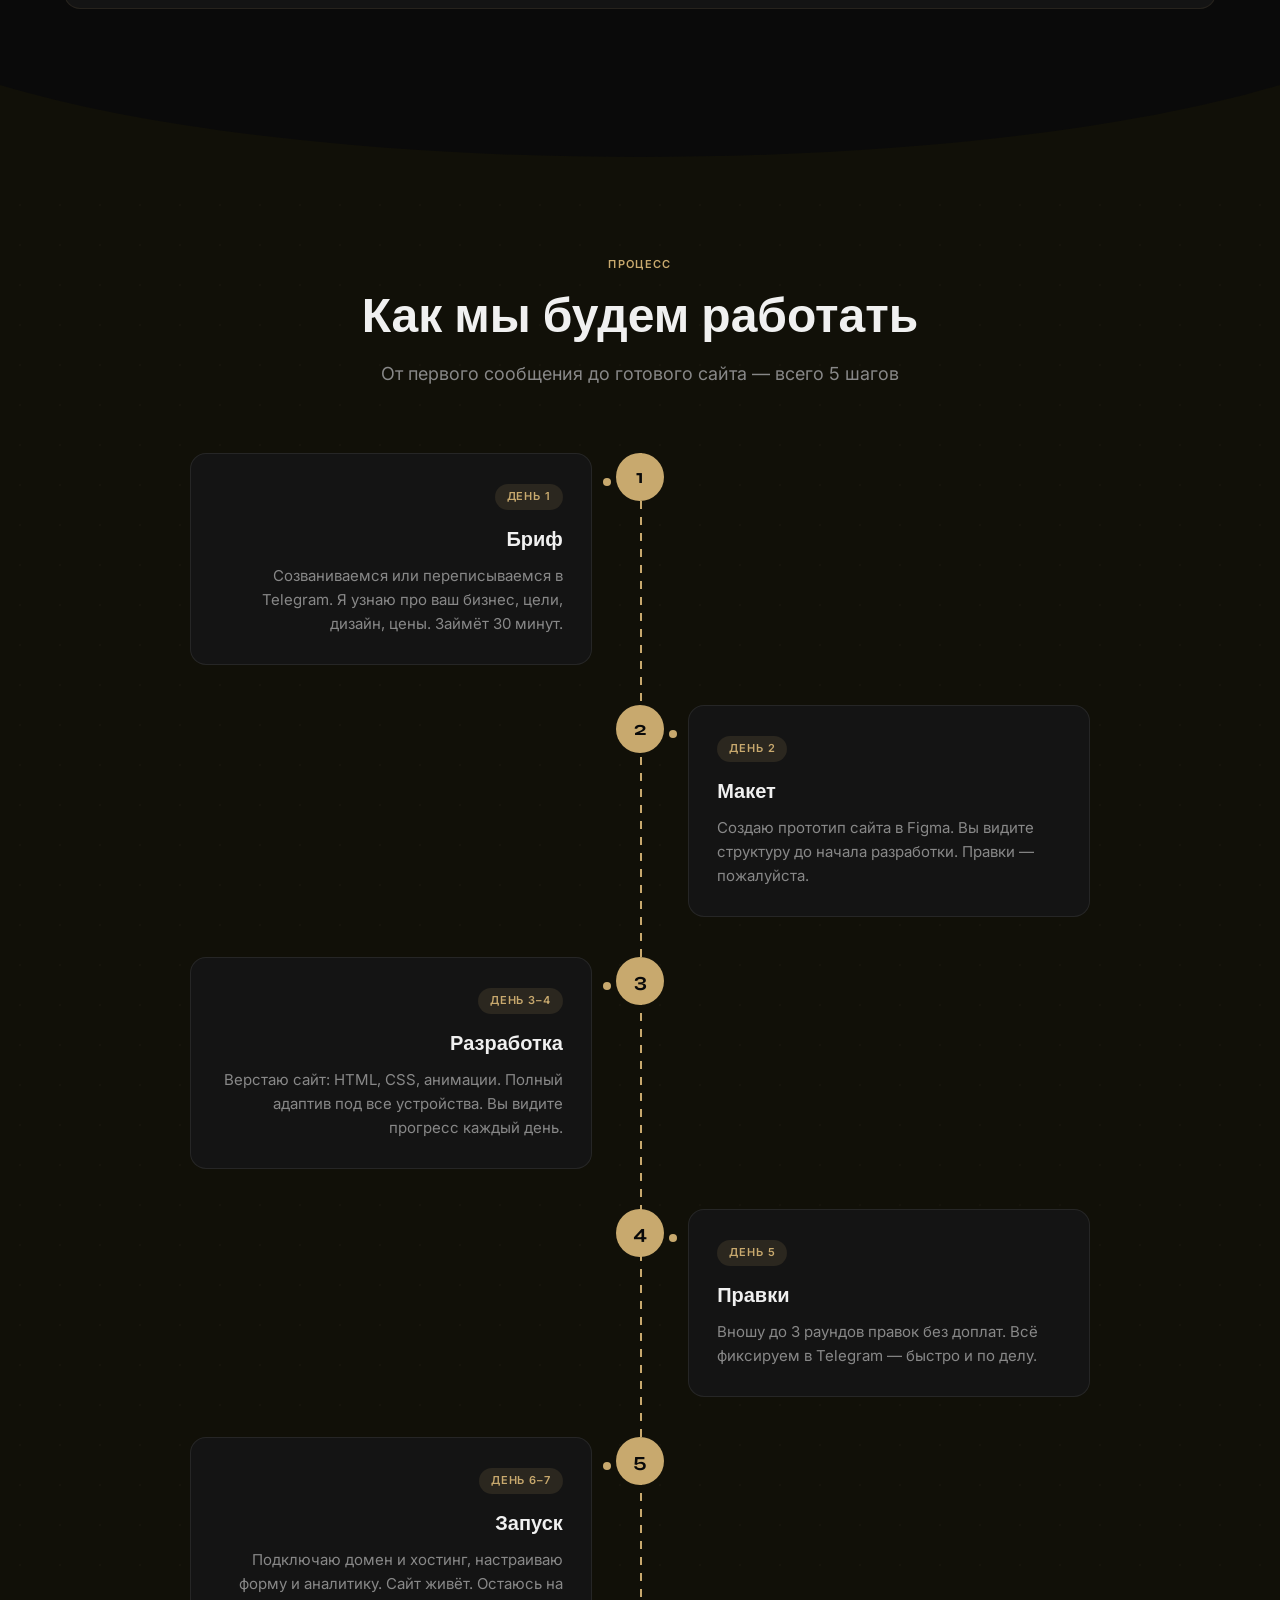
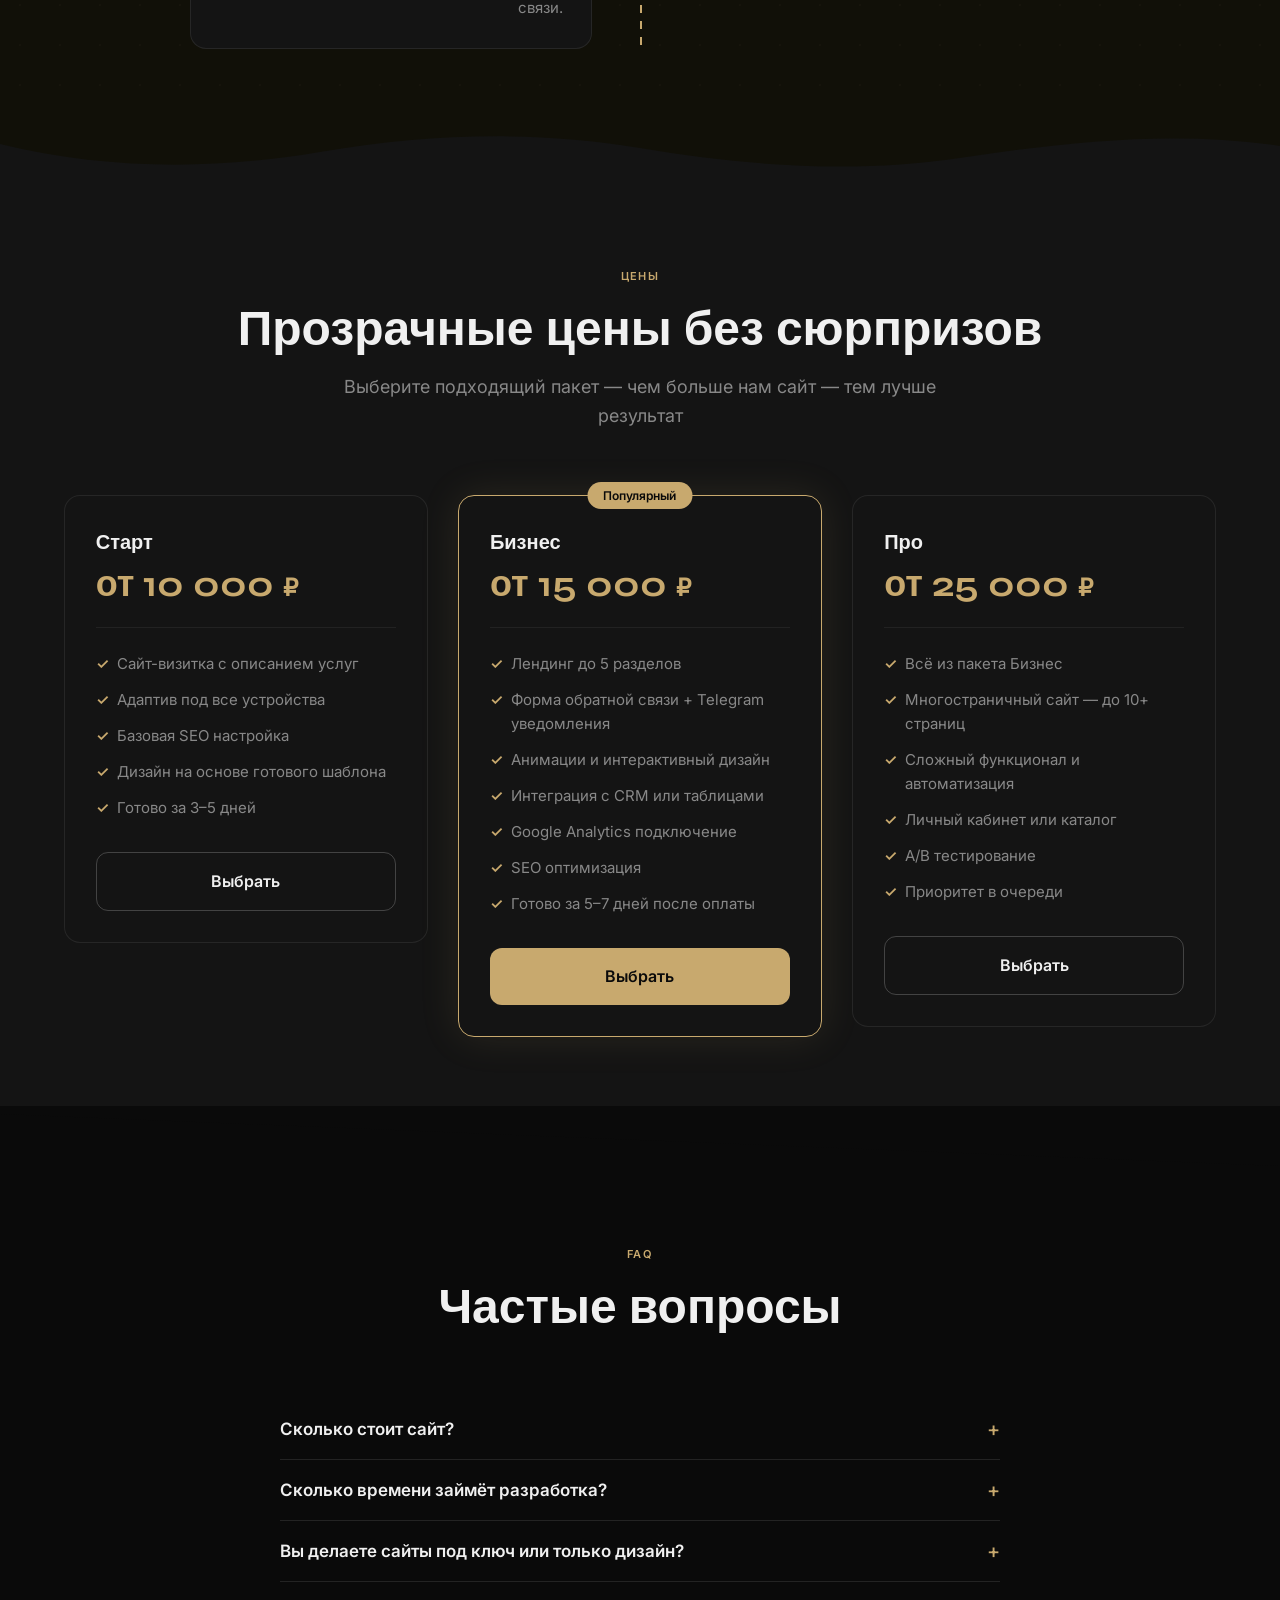
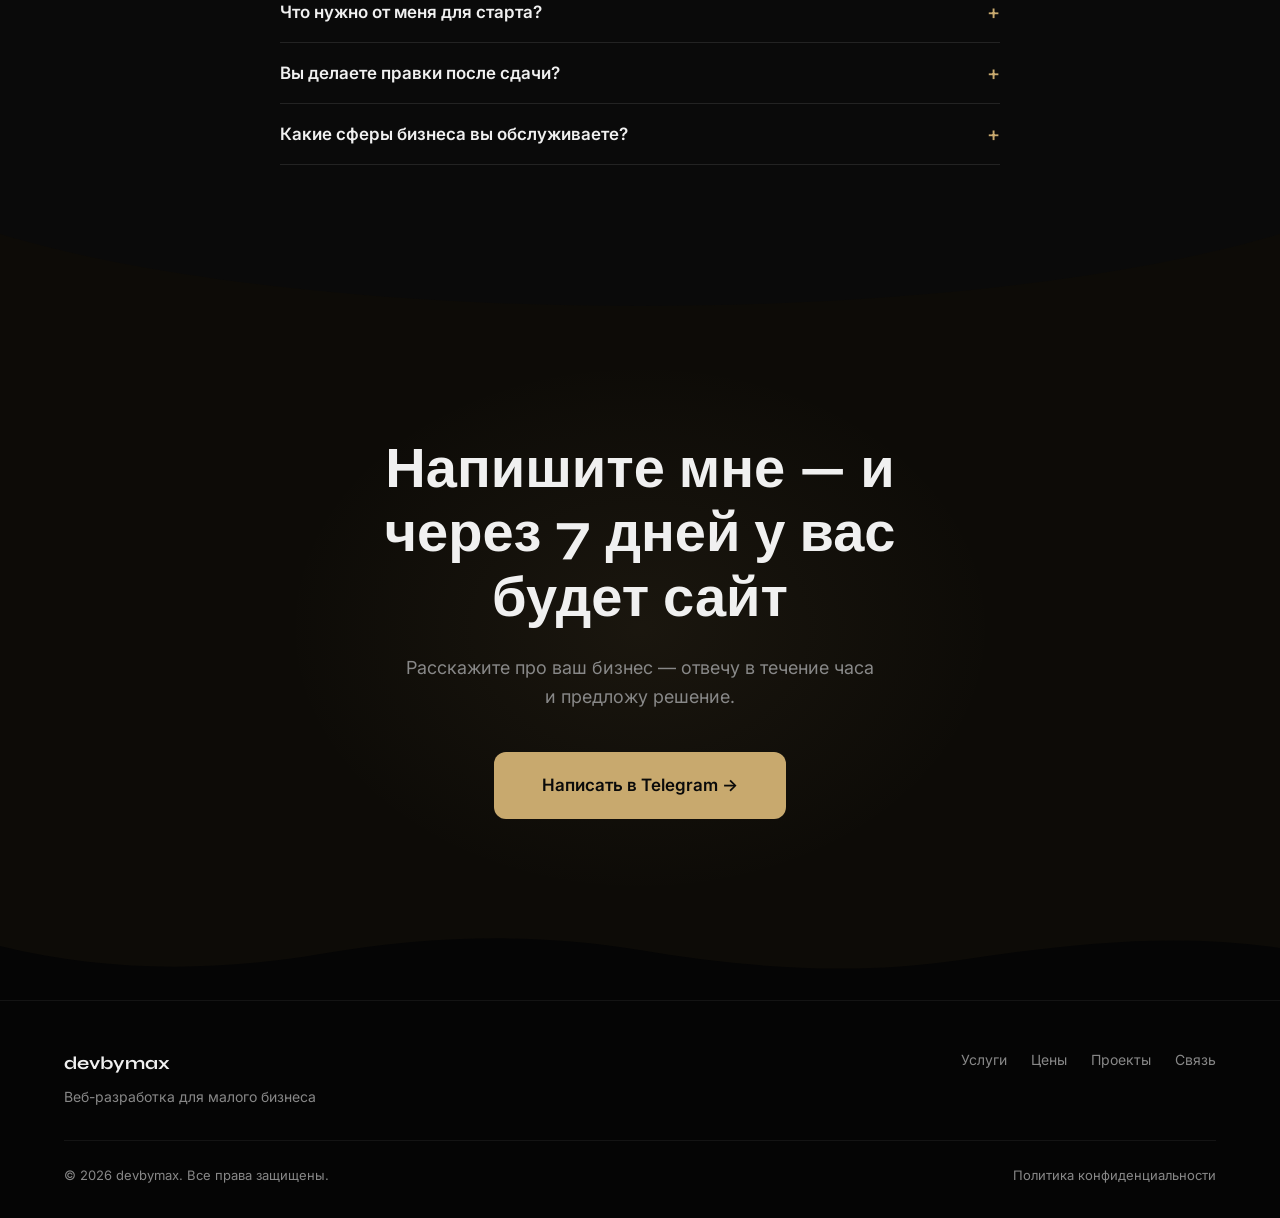
==== commit 9d701acf: "ffsdf" ====
--- a/index.html
+++ b/index.html
@@ -86,7 +86,7 @@
         </div>
       </div>
     </section>
-    <div class="divider divider--wave" style="--fill: #0D0D0D; --from: #0A0A0A;">
+    <div class="divider divider--wave" style="--fill: #0F0F0D; --from: #0A0A0A; background: #0A0A0A;">
       <svg viewBox="0 0 1440 80" preserveAspectRatio="none" aria-hidden="true" focusable="false">
         <path d="M0,26 C120,52 240,52 360,34 C480,16 600,12 720,30 C840,48 960,56 1080,40 C1200,24 1320,12 1440,28 L1440,80 L0,80 Z" fill="var(--fill)"></path>
       </svg>
@@ -98,22 +98,16 @@
           <h2>Сайт, который окупится. Не&nbsp;«портфолио ради&nbsp;галочки».</h2>
         </div>
         <div class="intro-right">
-          <p class="intro-desc">Каждый сайт — это инструмент который работает для вашего бизнеса, а не просто красивая страница</p>
+          <p class="intro-desc">Ваш сайт должен приносить результат: заявки, понятный путь клиента и автоматизацию ключевых шагов.</p>
           <ul class="intro-features">
-            <li><span class="check">✓</span> Готов за 5–7 дней</li>
-            <li><span class="check">✓</span> Адаптив под все устройства</li>
-            <li><span class="check">✓</span> Интеграция с Telegram</li>
-            <li><span class="check">✓</span> SEO оптимизация</li>
+            <li><span class="check">✓</span> Готов за 7 дней</li>
+            <li><span class="check">✓</span> Адаптив под мобильные</li>
+            <li><span class="check">✓</span> Уведомления в Telegram</li>
+            <li><span class="check">✓</span> SEO-оптимизация</li>
           </ul>
         </div>
       </div>
     </section>
-    <div class="divider divider--angle" style="--fill: #0F0F0F; --from: #0D0D0D;">
-      <svg viewBox="0 0 1440 60" preserveAspectRatio="none" aria-hidden="true" focusable="false">
-        <path d="M0,0 L1440,38 L1440,0 L0,0 Z" fill="var(--fill)"></path>
-      </svg>
-    </div>
-
     <section id="problems">
       <div class="container">
         <div class="section-header reveal">
@@ -140,7 +134,7 @@
         <p class="resolution-line reveal">Я решаю все три проблемы. Быстро, понятно и без головной боли.</p>
       </div>
     </section>
-    <div class="divider divider--curve" style="--fill: #141414; --from: #0F0F0F;">
+    <div class="divider divider--curve" style="--fill: #141414; --from: #0F0F0F; background: #0F0F0F;">
       <svg viewBox="0 0 1440 100" preserveAspectRatio="none" aria-hidden="true" focusable="false">
         <path d="M0,0 C360,96 1080,96 1440,0 L1440,100 L0,100 Z" fill="var(--fill)"></path>
       </svg>
@@ -159,7 +153,7 @@
               <span class="badge">Лендинг</span>
               <span class="service-tag">от 10 000 ₽</span>
             </div>
-            <h3>🚀 Лендинг</h3>
+            <h3><span class="service-emoji">🚀</span>Лендинг</h3>
             <p>Профессиональный продающий сайт для услуги или товара. Разработка, адаптив, анимации.</p>
             <div class="service-tags">
               <span class="badge">разработка</span>
@@ -172,7 +166,7 @@
               <span class="badge">Визитка</span>
               <span class="service-tag">от 10 000 ₽</span>
             </div>
-            <h3>📋 Сайт-визитка</h3>
+            <h3><span class="service-emoji">📋</span>Сайт-визитка</h3>
             <p>Быстрый сайт для представления вас или вашего бизнеса. Имя, контакты, услуги.</p>
             <div class="service-tags">
               <span class="badge">имя</span>
@@ -185,7 +179,7 @@
               <span class="badge">Автоматизация</span>
               <span class="service-tag">от 15 000 ₽</span>
             </div>
-            <h3>⚙️ Сайт + автоматизация</h3>
+            <h3><span class="service-emoji">⚙️</span>Сайт + автоматизация</h3>
             <p>Интеграция с Telegram, создание автоответов и воронки заявок.</p>
             <div class="service-tags">
               <span class="badge">telegram</span>
@@ -198,7 +192,7 @@
               <span class="badge">Интерактив</span>
               <span class="service-tag">от 10 000 ₽</span>
             </div>
-            <h3>🎯 Квиз / опрос</h3>
+            <h3><span class="service-emoji">🎯</span>Квиз / опрос</h3>
             <p>Интерактивный опрос для сбора лидов. Результаты приходят в Telegram.</p>
             <div class="service-tags">
               <span class="badge">квиз</span>
@@ -209,11 +203,7 @@
         </div>
       </div>
     </section>
-    <div class="divider divider--wave" style="--fill: #0A0A0A; --from: #141414;">
-      <svg viewBox="0 0 1440 80" preserveAspectRatio="none" aria-hidden="true" focusable="false">
-        <path d="M0,26 C120,52 240,52 360,34 C480,16 600,12 720,30 C840,48 960,56 1080,40 C1200,24 1320,12 1440,28 L1440,80 L0,80 Z" fill="var(--fill)"></path>
-      </svg>
-    </div>
+    <div class="divider divider--slice" aria-hidden="true"></div>
 
     <section id="cases">
       <div class="container">
@@ -223,9 +213,22 @@
         </div>
 
         <div class="case-card reveal">
-          <div class="case-brand case-brand--beauty">
-            <span class="case-brand-name">BEAUTY</span>
-            <span class="case-brand-niche">парикмахер · мастер</span>
+          <div class="case-brand">
+            <div class="case-wireframe" aria-hidden="true">
+              <div class="case-wireframe-chrome">
+                <div class="case-wireframe-dots">
+                  <span class="dot dot-red"></span>
+                  <span class="dot dot-yellow"></span>
+                  <span class="dot dot-green"></span>
+                </div>
+              </div>
+              <div class="case-wireframe-hero"></div>
+              <div class="case-wireframe-cards">
+                <div class="case-wireframe-card"></div>
+                <div class="case-wireframe-card"></div>
+                <div class="case-wireframe-card"></div>
+              </div>
+            </div>
           </div>
           <div class="case-content">
             <div class="case-tags">
@@ -257,9 +260,22 @@
         </div>
 
         <div class="case-card reveal">
-          <div class="case-brand case-brand--romma">
-            <span class="case-brand-name">ROMMA</span>
-            <span class="case-brand-niche">автосервис · заявки</span>
+          <div class="case-brand">
+            <div class="case-wireframe" aria-hidden="true">
+              <div class="case-wireframe-chrome">
+                <div class="case-wireframe-dots">
+                  <span class="dot dot-red"></span>
+                  <span class="dot dot-yellow"></span>
+                  <span class="dot dot-green"></span>
+                </div>
+              </div>
+              <div class="case-wireframe-hero"></div>
+              <div class="case-wireframe-cards">
+                <div class="case-wireframe-card"></div>
+                <div class="case-wireframe-card"></div>
+                <div class="case-wireframe-card"></div>
+              </div>
+            </div>
           </div>
           <div class="case-content">
             <div class="case-tags">
@@ -382,7 +398,7 @@
         </div>
       </div>
     </section>
-    <div class="divider divider--wave" style="--fill: #141414; --from: #111008;">
+    <div class="divider divider--wave" style="--fill: #141414; --from: #111008; background: #111008;">
       <svg viewBox="0 0 1440 80" preserveAspectRatio="none" aria-hidden="true" focusable="false">
         <path d="M0,26 C120,52 240,52 360,34 C480,16 600,12 720,30 C840,48 960,56 1080,40 C1200,24 1320,12 1440,28 L1440,80 L0,80 Z" fill="var(--fill)"></path>
       </svg>
@@ -535,7 +551,7 @@
         </div>
       </div>
     </section>
-    <div class="divider divider--wave" style="--fill: #050505; --from: #0D0B07;">
+    <div class="divider divider--wave" style="--fill: #050505; --from: #0D0B07; background: #0D0B07;">
       <svg viewBox="0 0 1440 80" preserveAspectRatio="none" aria-hidden="true" focusable="false">
         <path d="M0,26 C120,52 240,52 360,34 C480,16 600,12 720,30 C840,48 960,56 1080,40 C1200,24 1320,12 1440,28 L1440,80 L0,80 Z" fill="var(--fill)"></path>
       </svg>
--- a/css/style.css
+++ b/css/style.css
@@ -449,11 +449,12 @@
   max-width: clamp(320px, 45vw, 520px);
   aspect-ratio: 16 / 10;
   border-radius: 12px;
-  border: 1px solid var(--border);
+  border: 1px solid rgba(200,169,110,0.15);
   overflow: hidden;
-  background: var(--surface);
+  background: #1A1A1A;
   display: flex;
   flex-direction: column;
+  box-shadow: 0 0 60px rgba(200,169,110,0.12);
 }
 
 .browser-chrome {
@@ -495,7 +496,7 @@
   padding: 24px;
   flex: 1;
   min-height: 0;
-  background: linear-gradient(135deg, var(--surface) 0%, #0F0F0F 100%);
+  background: linear-gradient(135deg, #1A1A1A 0%, #121212 100%);
   display: flex;
   flex-direction: column;
   gap: 12px;
@@ -532,7 +533,7 @@
   bottom: clamp(10px, 1.8vw, 16px);
   right: clamp(10px, 1.8vw, 16px);
   background: var(--surface);
-  border: 1px solid rgba(200,169,110,0.3);
+  border: 1px solid rgba(200,169,110,0.4);
   border-radius: 12px;
   padding: clamp(10px, 1.6vw, 12px) clamp(12px, 2vw, 16px);
   font-family: var(--font-body);
@@ -564,28 +565,37 @@
   .divider--curve svg {
     height: 40px;
   }
+
+  .divider--slice {
+    height: clamp(40px, 10vw, 64px);
+  }
 }
 
 /* ==================== INTRO ==================== */
 
 #intro {
-  padding: var(--section-space) 0;
+  padding: clamp(56px, 8vw, 96px) 0;
   border-bottom: 1px solid var(--border);
-  background: #0D0D0D;
+  background: #0F0F0D;
 }
 
 .intro-grid {
   display: grid;
   grid-template-columns: 1fr;
-  gap: 40px;
+  gap: clamp(28px, 5vw, 48px);
   align-items: start;
+}
+
+.intro-left {
+  border-left: 3px solid #C8A96E;
+  padding-left: 32px;
 }
 
 .intro-left h2 {
   font-family: var(--font-heading);
   font-weight: 700;
-  font-size: 28px;
-  line-height: 1.2;
+  font-size: clamp(34px, 8vw, 46px);
+  line-height: 1.08;
   color: var(--text);
 }
 
@@ -593,13 +603,13 @@
   font-size: 16px;
   color: var(--muted);
   line-height: 1.6;
-  margin-bottom: 24px;
+  margin-bottom: 20px;
 }
 
 .intro-features {
   display: flex;
   flex-direction: column;
-  gap: 12px;
+  gap: 10px;
 }
 
 .intro-features li {
@@ -611,7 +621,7 @@
 /* ==================== PROBLEMS ==================== */
 
 #problems {
-  padding: var(--section-space) 0;
+  padding: clamp(52px, 8vw, 68px) 0 var(--section-space);
   background: #0F0F0F;
 }
 
@@ -668,6 +678,13 @@
   display: flex;
   flex-direction: column;
   gap: 16px;
+  padding: 36px;
+}
+
+.service-card::before {
+  content: '';
+  width: 40px;
+  border-top: 2px solid #C8A96E;
 }
 
 .service-card-top {
@@ -690,6 +707,15 @@
   font-weight: 600;
   font-size: 20px;
   color: var(--text);
+  display: flex;
+  align-items: center;
+  gap: 20px;
+}
+
+.service-emoji {
+  font-size: 48px;
+  line-height: 1;
+  flex-shrink: 0;
 }
 
 .service-card p {
@@ -731,37 +757,50 @@
 }
 
 .case-brand {
-  display: flex;
-  flex-direction: column;
+  padding: clamp(20px, 3vw, 28px);
+  background: #141414;
+  border-right: 1px solid rgba(255,255,255,0.08);
+}
+
+.case-wireframe {
+  border: 1px solid rgba(255,255,255,0.08);
+  border-radius: 12px;
+  background: #141414;
+  overflow: hidden;
+  padding: 0 14px 14px;
+}
+
+.case-wireframe-chrome {
+  height: 32px;
+  background: #252525;
+  margin: 0 -14px 14px;
+  border-radius: 12px 12px 0 0;
+  display: flex;
   align-items: center;
-  justify-content: center;
-  padding: 48px 32px;
-  background: #2A1A1A;
-  min-height: 200px;
-}
-
-.case-brand--beauty {
-  background: #3D2424;
-}
-
-.case-brand--romma {
-  background: #1F3328;
-}
-
-.case-brand-name {
-  font-family: var(--font-heading);
-  font-weight: 700;
-  font-size: 32px;
-  color: var(--text);
-  letter-spacing: 0.08em;
-  text-transform: uppercase;
-}
-
-.case-brand-niche {
-  font-size: 13px;
-  color: var(--muted);
-  margin-top: 8px;
-  letter-spacing: 0.04em;
+  padding: 0 12px;
+}
+
+.case-wireframe-dots {
+  display: flex;
+  gap: 6px;
+}
+
+.case-wireframe-hero {
+  height: 120px;
+  background: #1E1E1E;
+  border-radius: 10px;
+  margin-bottom: 12px;
+}
+
+.case-wireframe-cards {
+  display: grid;
+  gap: 10px;
+}
+
+.case-wireframe-card {
+  height: 60px;
+  background: #252525;
+  border-radius: 8px;
 }
 
 .case-content {
@@ -851,6 +890,10 @@
   grid-template-columns: repeat(2, 1fr);
   gap: 32px;
   text-align: center;
+  background: #141414;
+  border: 1px solid rgba(200,169,110,0.1);
+  border-radius: 16px;
+  padding: clamp(28px, 6vw, 48px);
 }
 
 .stat-item {
@@ -858,12 +901,13 @@
   flex-direction: column;
   align-items: center;
   gap: 8px;
+  position: relative;
 }
 
 .stat-number {
   font-family: var(--font-heading);
   font-weight: 700;
-  font-size: 48px;
+  font-size: clamp(56px, 9vw, 64px);
   color: var(--accent);
   line-height: 1;
 }
@@ -908,11 +952,11 @@
   left: 19px;
   top: 0;
   bottom: 0;
-  width: 1px;
+  width: 2px;
   background: repeating-linear-gradient(
     to bottom,
-    rgba(200,169,110,0.2) 0px,
-    rgba(200,169,110,0.2) 8px,
+    #C8A96E 0px,
+    #C8A96E 8px,
     transparent 8px,
     transparent 16px
   );
@@ -931,8 +975,8 @@
 
 .timeline-circle {
   flex-shrink: 0;
-  width: 40px;
-  height: 40px;
+  width: 48px;
+  height: 48px;
   background: var(--accent);
   color: var(--bg);
   border-radius: 50%;
@@ -941,7 +985,7 @@
   justify-content: center;
   font-family: var(--font-heading);
   font-weight: 700;
-  font-size: 18px;
+  font-size: 20px;
   z-index: 2;
   position: relative;
 }
@@ -950,10 +994,13 @@
   padding: clamp(20px, 2.2vw, 32px);
   flex: 1;
   min-width: 0;
+  min-height: 160px;
+  position: relative;
 }
 
 .timeline-card .badge {
-  margin-bottom: 12px;
+  margin-bottom: 14px;
+  align-self: flex-start;
 }
 
 .timeline-card h3 {
@@ -1052,7 +1099,7 @@
 /* ==================== FAQ ==================== */
 
 #faq {
-  padding: var(--section-space) 0;
+  padding: 80px 0 var(--section-space);
   background: #0A0A0A;
 }
 
@@ -1062,7 +1109,7 @@
 }
 
 .faq-item {
-  border-bottom: 1px solid rgba(255,255,255,0.06);
+  border-bottom: 1px solid rgba(255,255,255,0.1);
 }
 
 .faq-question {
@@ -1104,10 +1151,11 @@
 }
 
 .faq-answer p {
-  padding: 0 0 20px 0;
+  padding: 0 0 20px 16px;
   font-size: 15px;
   color: var(--muted);
   line-height: 1.7;
+  border-left: 2px solid rgba(200,169,110,0.3);
 }
 
 /* ==================== FINAL CTA ==================== */
@@ -1256,6 +1304,21 @@
   height: 100px;
 }
 
+.divider--slice {
+  position: relative;
+  background: #141414;
+  margin-bottom: -1px;
+  height: clamp(60px, 7vw, 110px);
+}
+
+.divider--slice::before {
+  content: '';
+  position: absolute;
+  inset: 0;
+  background: #0A0A0A;
+  clip-path: polygon(0% 0%, 100% 30%, 100% 100%, 0% 100%);
+}
+
 #social-proof {
   background: #0D0D0D;
 }
@@ -1280,7 +1343,7 @@
   }
 
   .intro-left h2 {
-    font-size: clamp(30px, 6vw, 40px);
+    font-size: clamp(36px, 7vw, 48px);
   }
 }
 
@@ -1290,7 +1353,7 @@
   }
 
   .services-grid {
-    grid-template-columns: repeat(auto-fit, minmax(260px, 1fr));
+    grid-template-columns: repeat(2, minmax(0, 1fr));
   }
 
   .case-metrics {
@@ -1308,19 +1371,26 @@
     margin-bottom: 64px;
   }
 
+  #problems {
+    padding-top: clamp(56px, 6vw, 72px);
+  }
+
   .intro-grid {
-    grid-template-columns: minmax(0, 1fr) minmax(0, 1fr);
+    grid-template-columns: minmax(0, 1.15fr) minmax(0, 0.85fr);
     gap: clamp(32px, 5vw, 64px);
     align-items: center;
   }
 
+  .intro-features {
+    gap: 12px;
+  }
+
   .case-card {
     grid-template-columns: 240px minmax(0, 1fr);
   }
 
   .case-brand {
-    min-height: 0;
-    padding: clamp(32px, 4vw, 48px) clamp(20px, 3vw, 32px);
+    padding: clamp(16px, 2.4vw, 24px);
   }
 
   .case-content h3 {
@@ -1329,11 +1399,22 @@
 
   .stats-grid {
     grid-template-columns: repeat(4, minmax(0, 1fr));
-    gap: clamp(24px, 4vw, 48px);
-  }
-
-  .stat-number {
-    font-size: 56px;
+    gap: 0;
+  }
+
+  .stat-item {
+    padding: 0 clamp(16px, 2vw, 24px);
+  }
+
+  .stat-item:not(:first-child)::before {
+    content: '';
+    position: absolute;
+    left: 0;
+    top: 50%;
+    width: 1px;
+    height: 60px;
+    transform: translateY(-50%);
+    background: rgba(255,255,255,0.08);
   }
 }
 
@@ -1358,7 +1439,7 @@
 
   .timeline-step {
     display: grid;
-    grid-template-columns: minmax(0, 1fr) 40px minmax(0, 1fr);
+    grid-template-columns: minmax(0, 1fr) 48px minmax(0, 1fr);
     gap: clamp(16px, 2.4vw, 24px);
     align-items: start;
     margin-bottom: 40px;
@@ -1375,6 +1456,17 @@
     text-align: right;
   }
 
+  .timeline-step--left .timeline-card::after {
+    content: '';
+    position: absolute;
+    right: -20px;
+    top: 24px;
+    width: 8px;
+    height: 8px;
+    border-radius: 50%;
+    background: #C8A96E;
+  }
+
   .timeline-step--left .timeline-circle {
     grid-row: 1;
   }
@@ -1382,6 +1474,17 @@
   .timeline-step--right .timeline-card {
     grid-column: 3;
     grid-row: 1;
+  }
+
+  .timeline-step--right .timeline-card::before {
+    content: '';
+    position: absolute;
+    left: -20px;
+    top: 24px;
+    width: 8px;
+    height: 8px;
+    border-radius: 50%;
+    background: #C8A96E;
   }
 
   .timeline-step--right .timeline-circle {
@@ -1426,7 +1529,7 @@
   }
 
   .intro-left h2 {
-    font-size: 48px;
+    font-size: 56px;
   }
 
   .problems-grid {
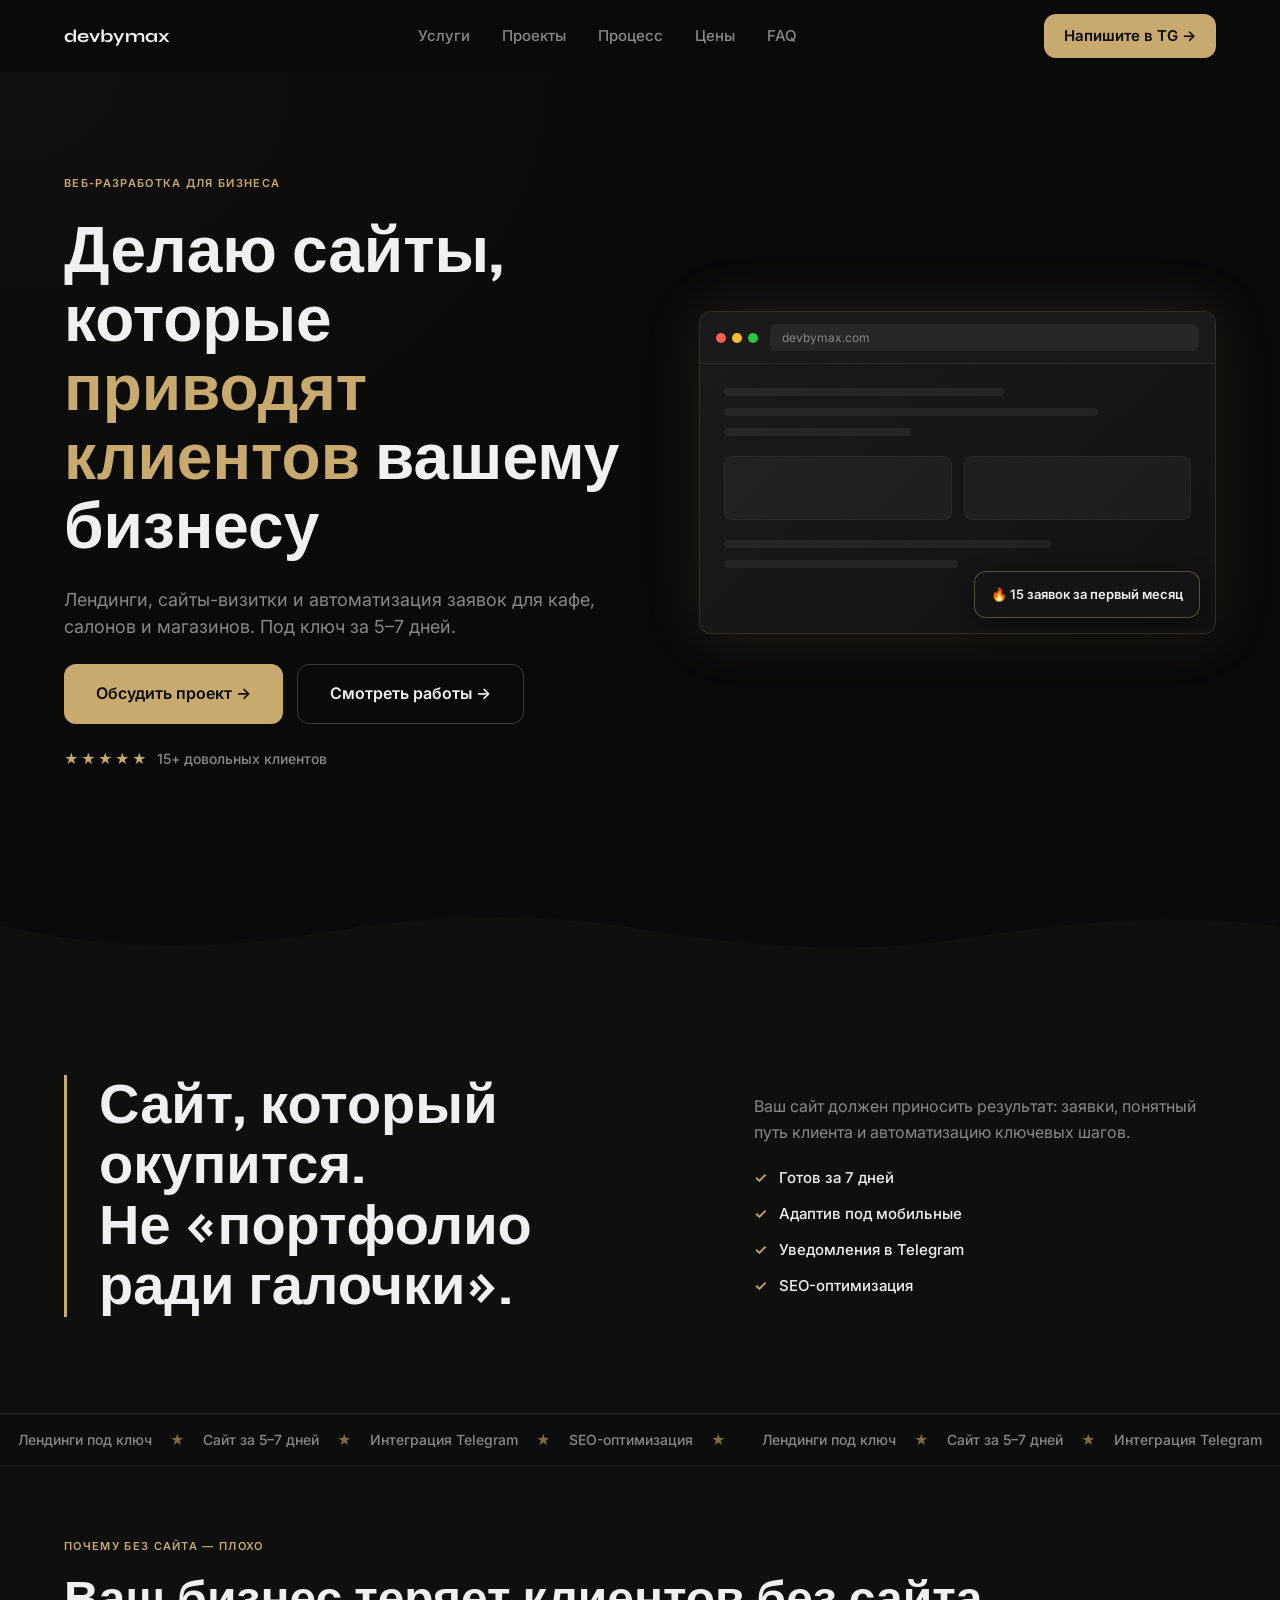
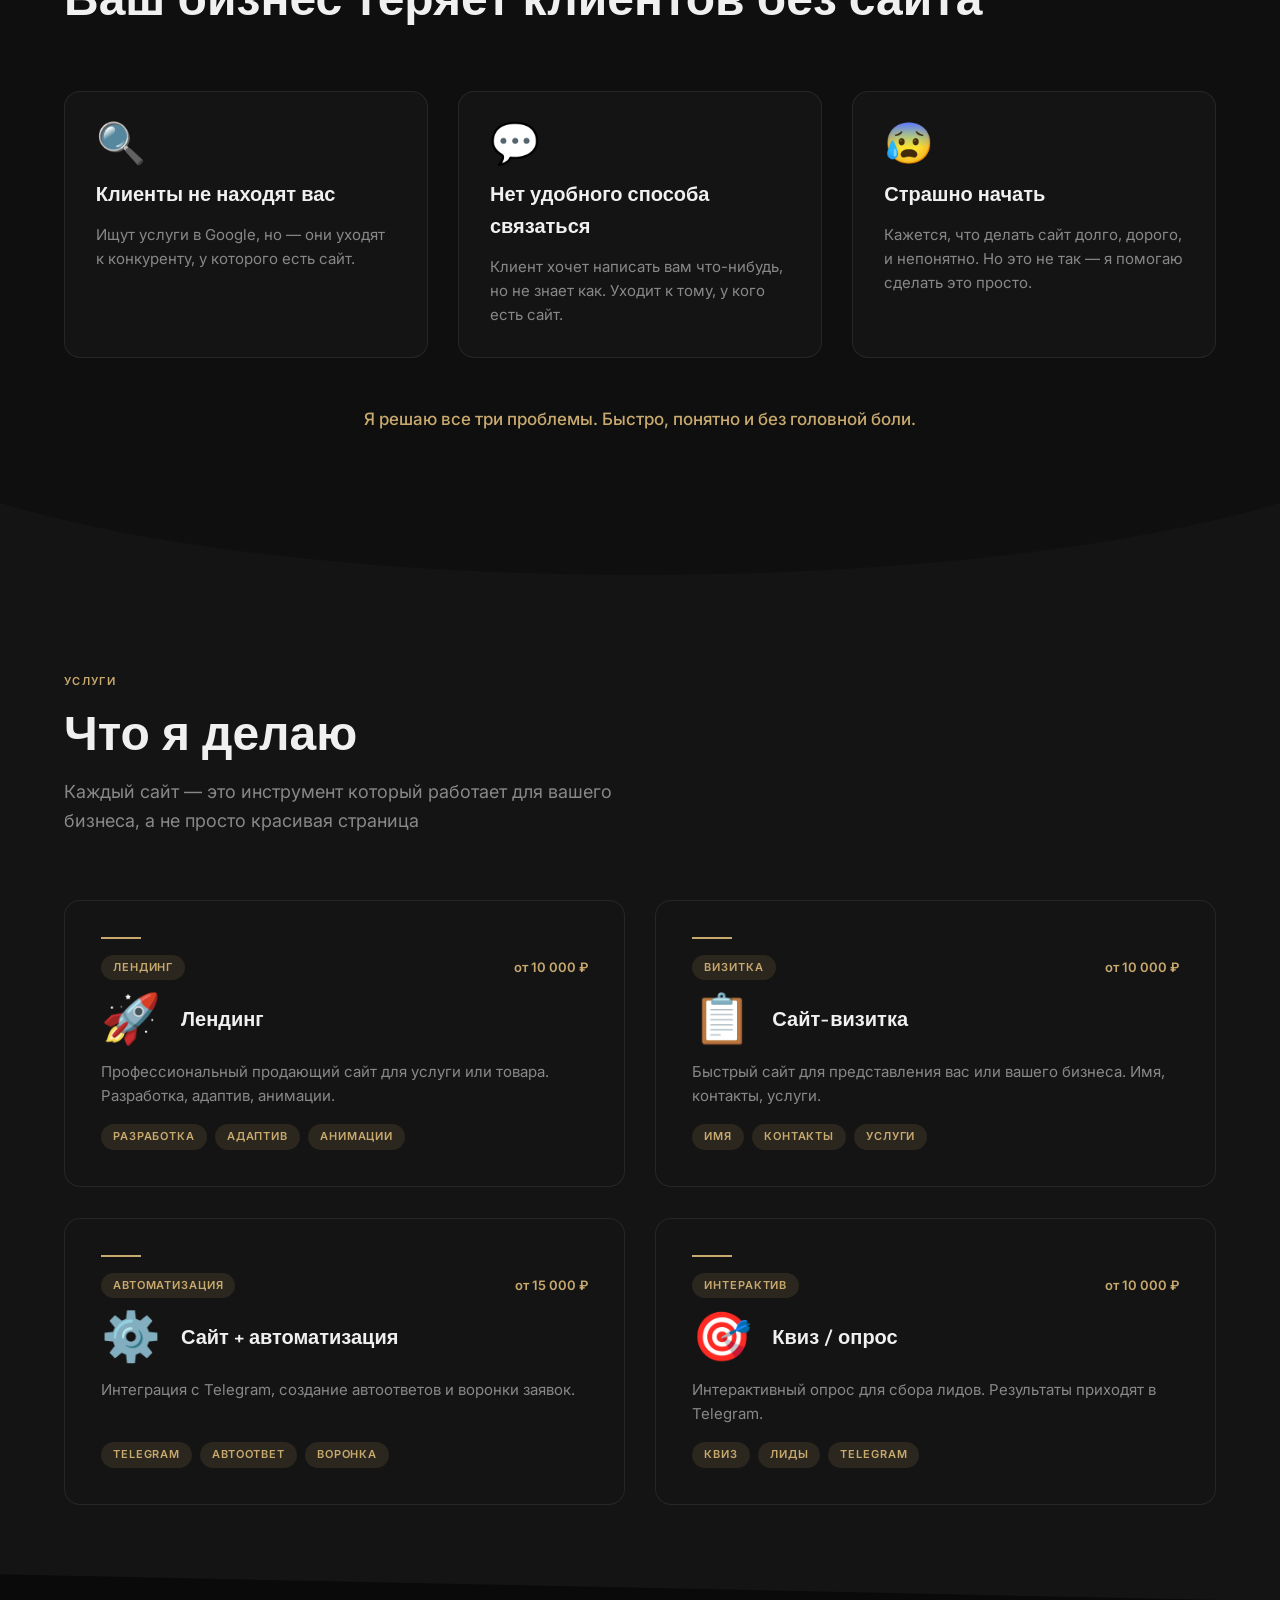
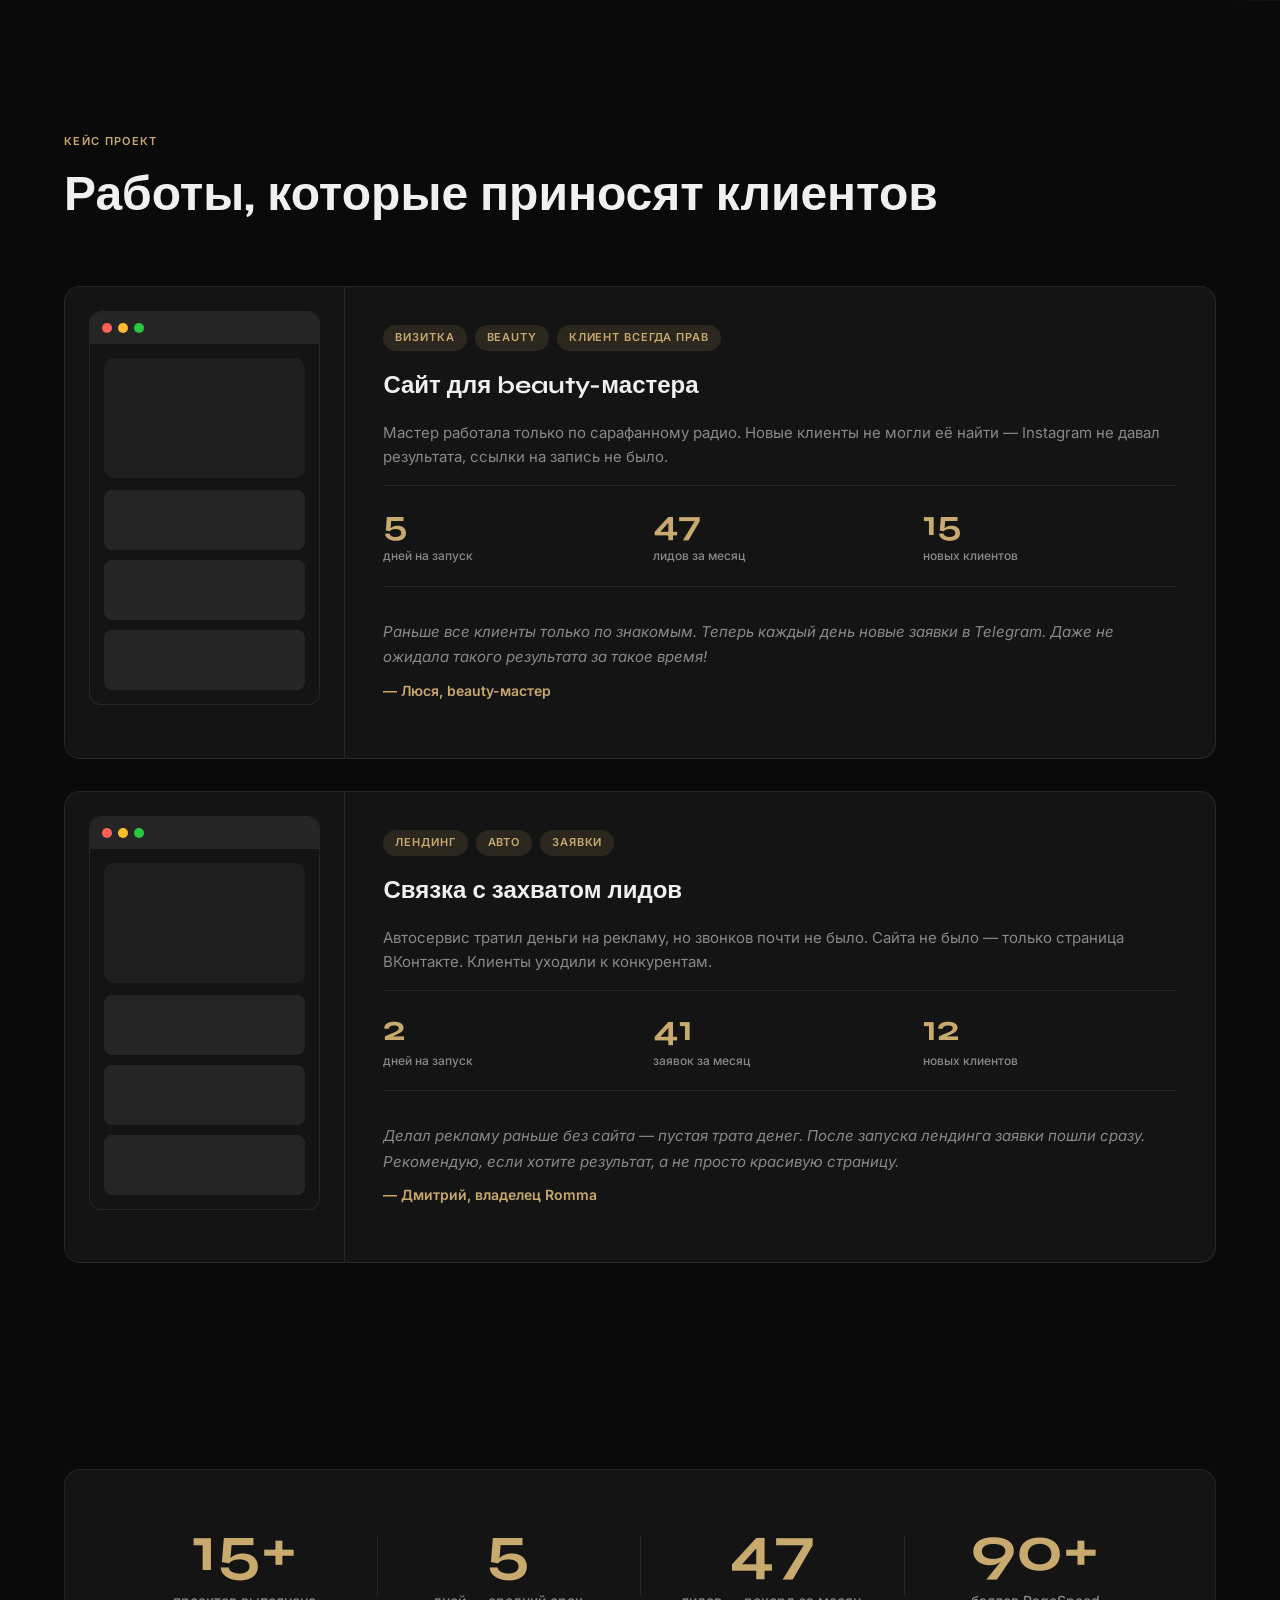
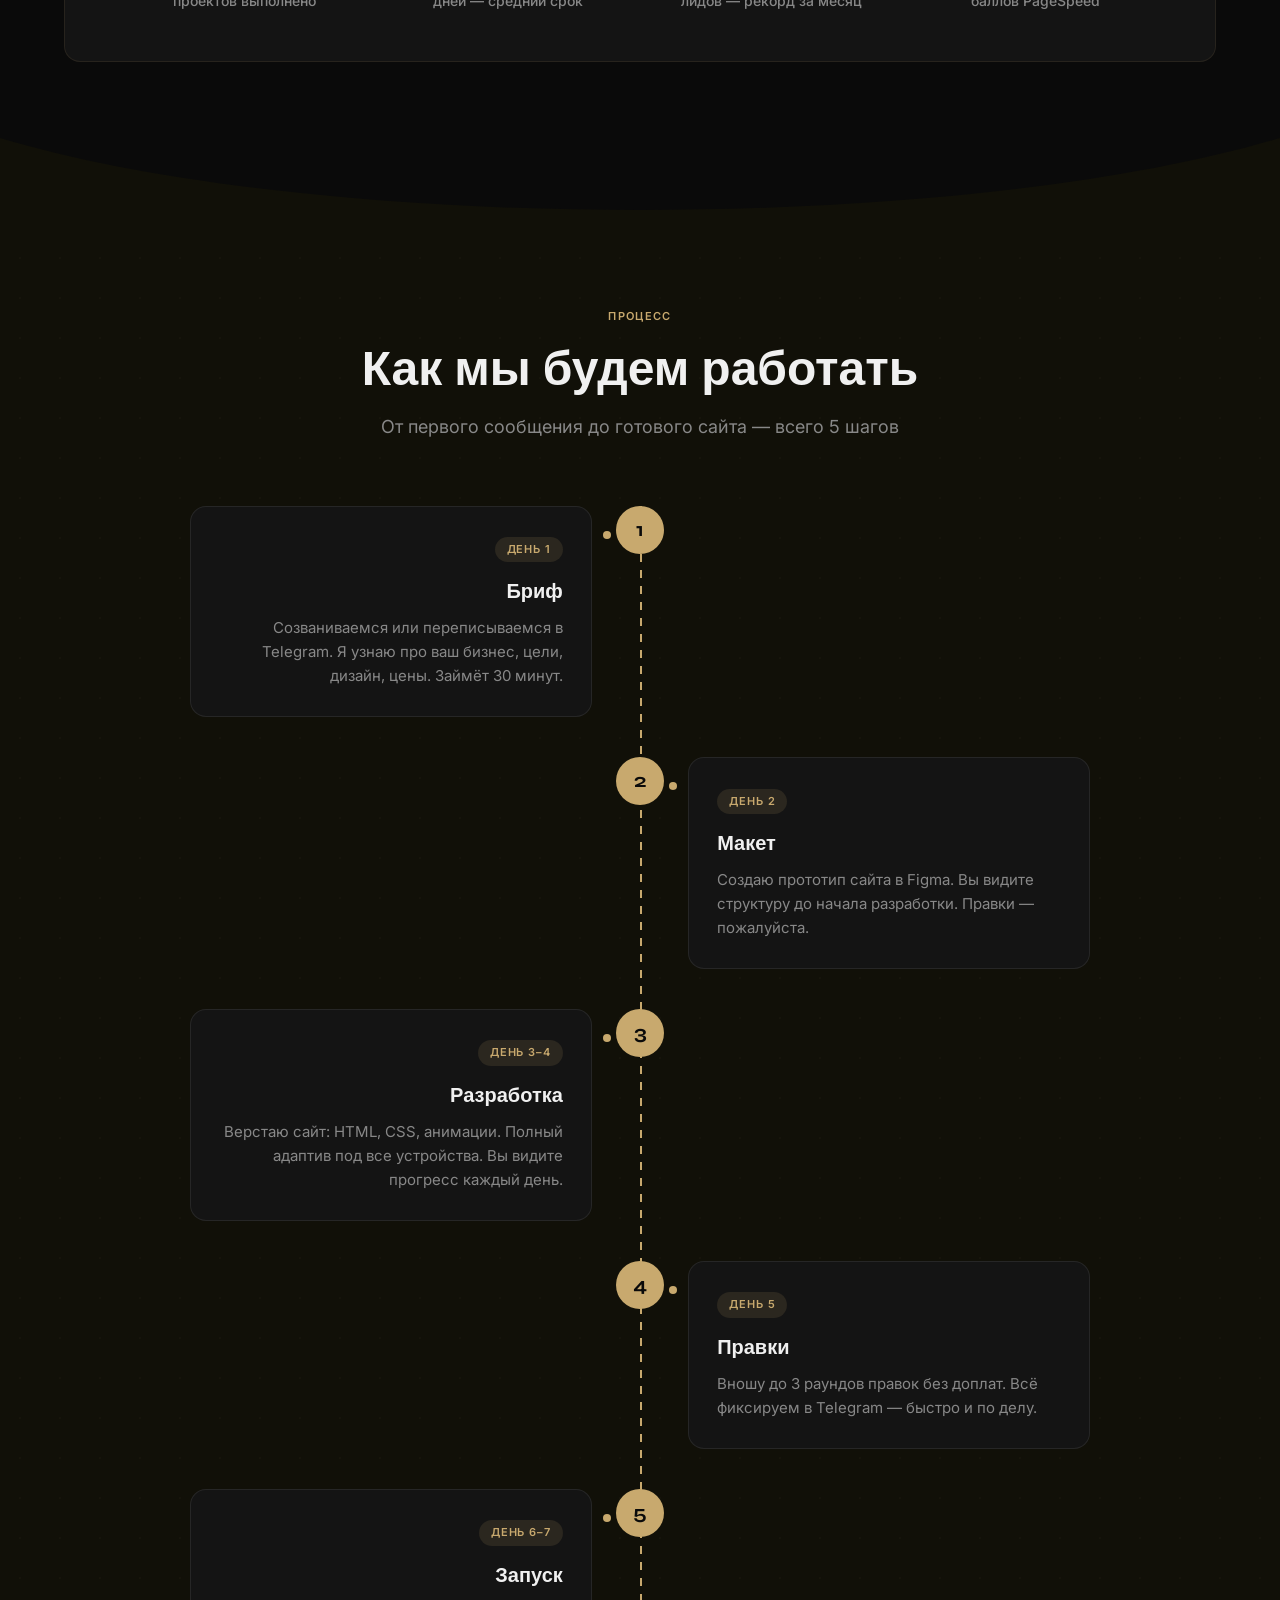
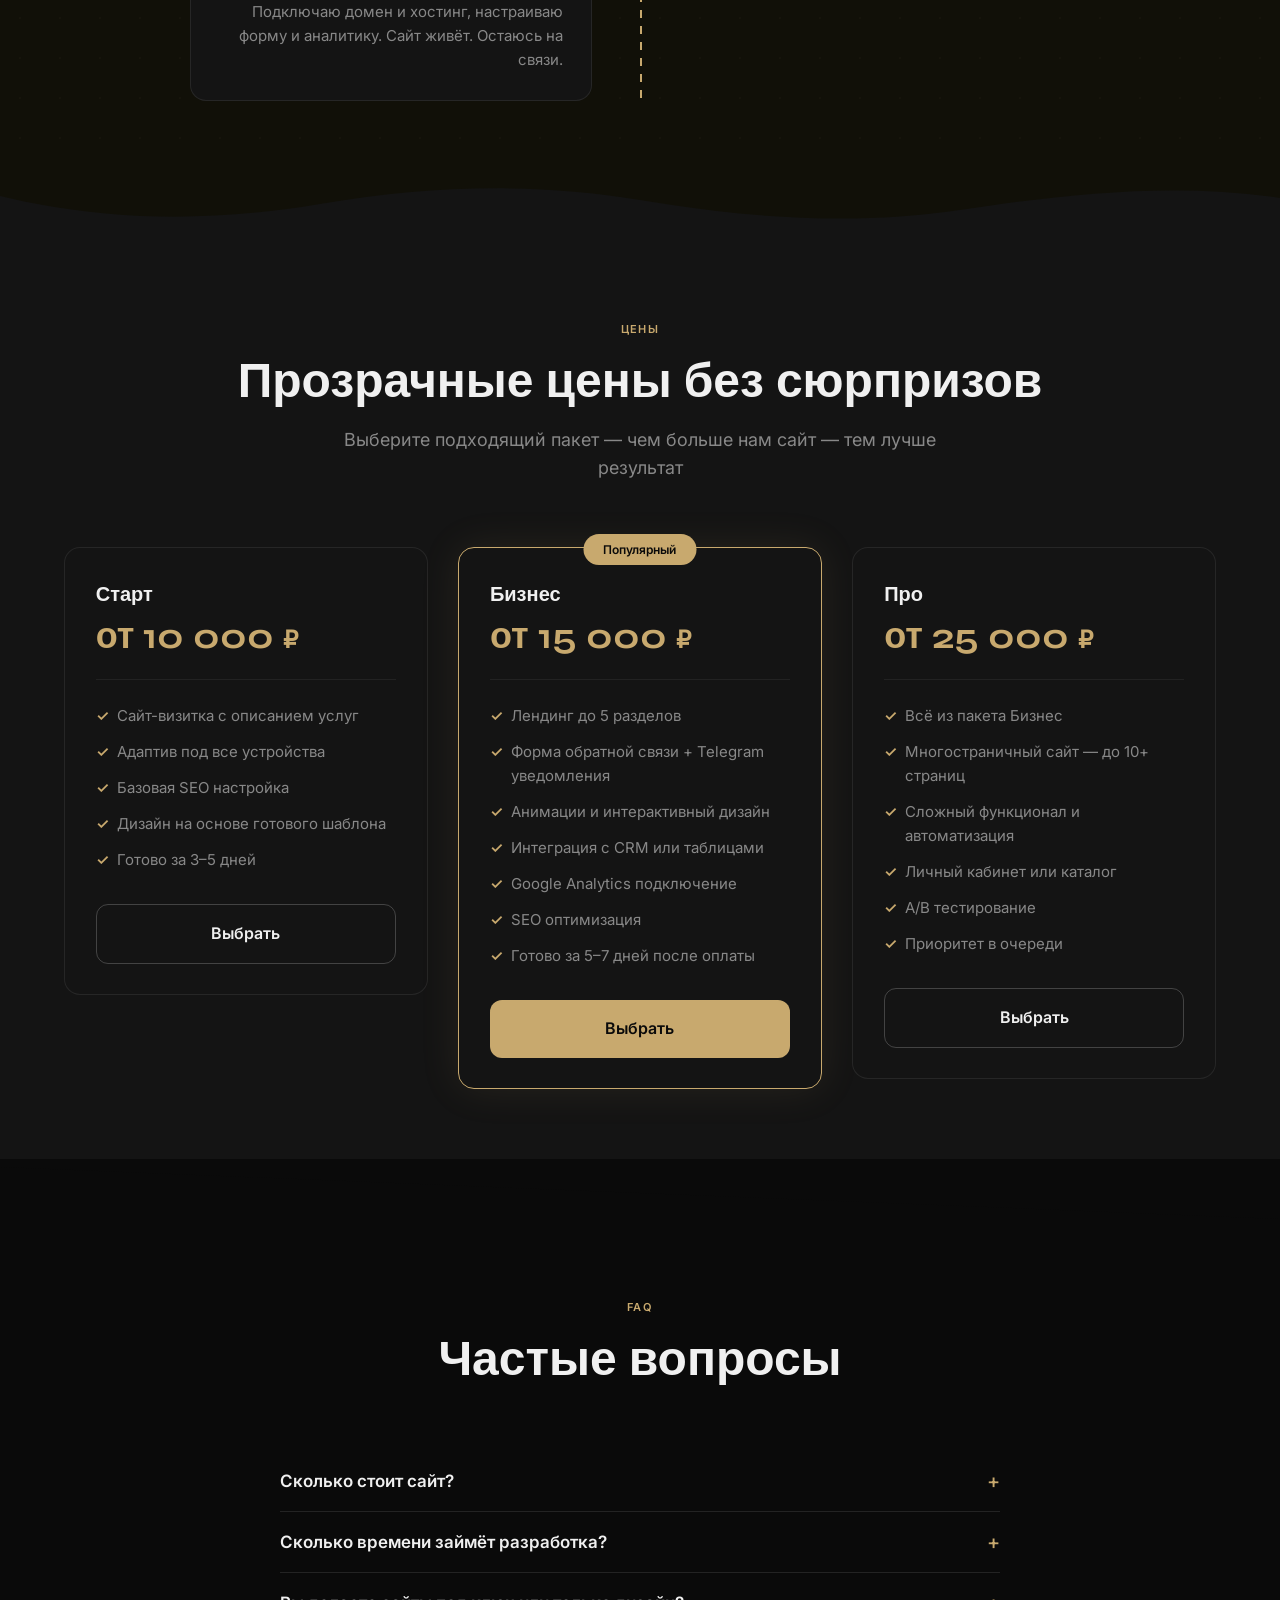
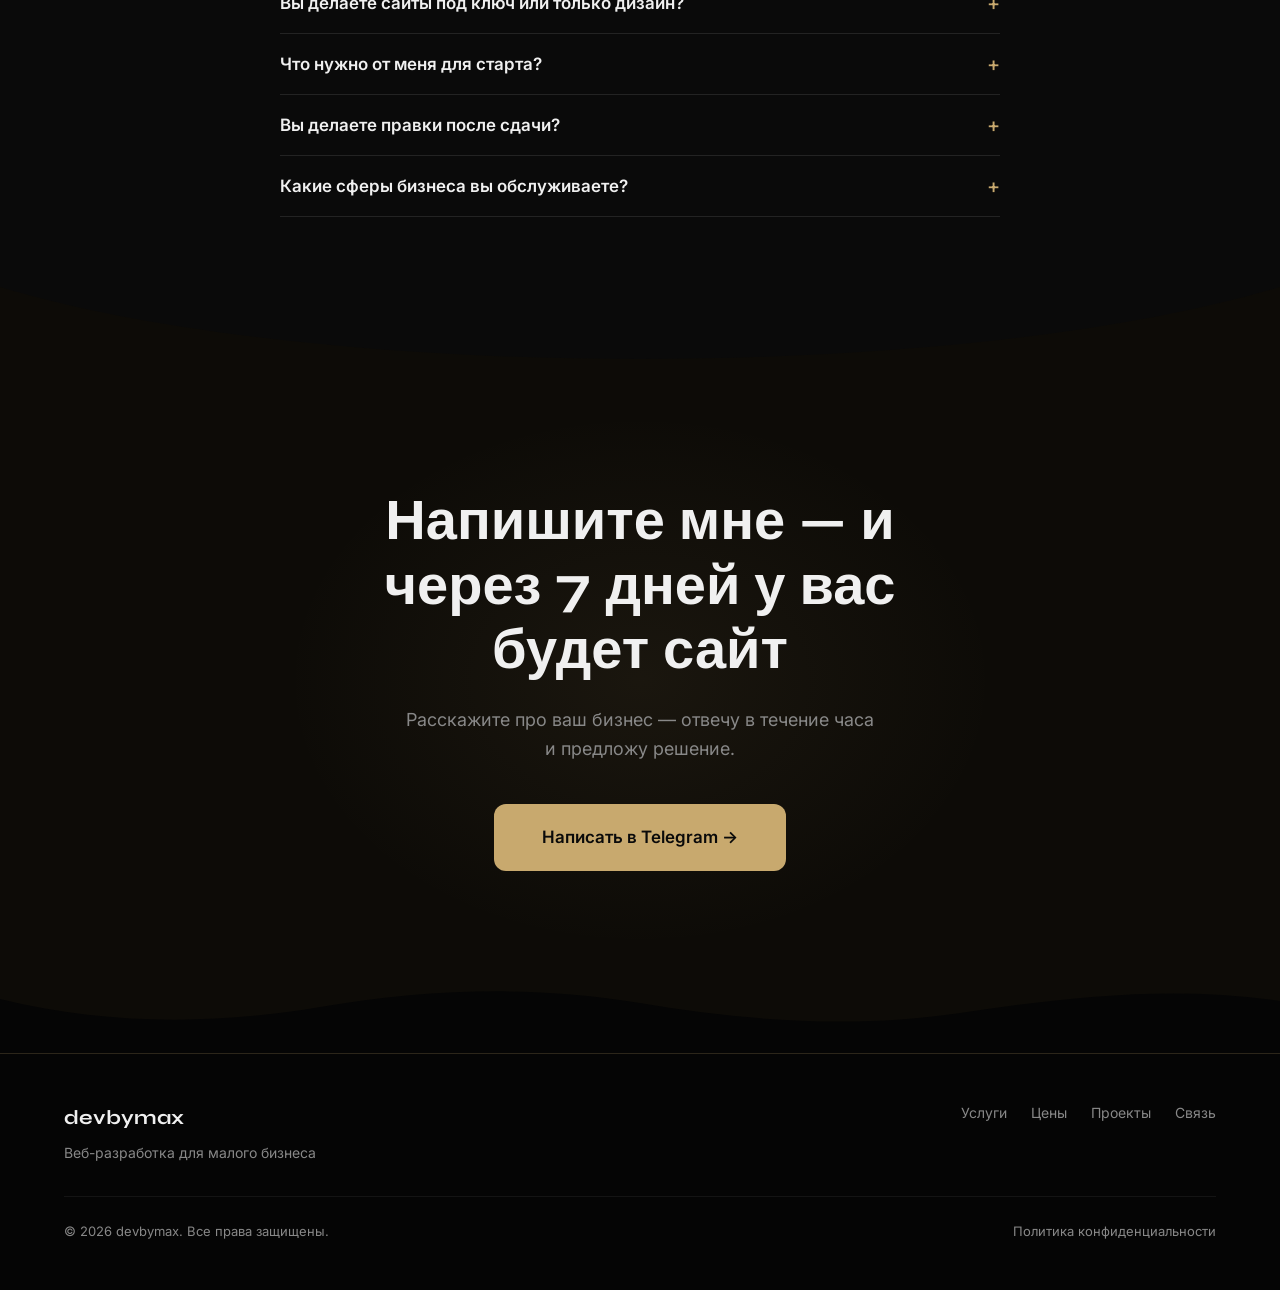
==== commit e77fb35a: "init: portfolio site" ====
--- a/index.html
+++ b/index.html
@@ -22,8 +22,8 @@
       <nav class="nav-desktop">
         <a href="#services">Услуги</a>
         <a href="#cases">Проекты</a>
+        <a href="#process">Процесс</a>
         <a href="#pricing">Цены</a>
-        <a href="#process">Процесс</a>
         <a href="#faq">FAQ</a>
       </nav>
       <a href="https://t.me/devbymax" class="btn btn-primary btn-sm header-cta">Напишите в TG →</a>
@@ -35,8 +35,8 @@
       <nav>
         <a href="#services">Услуги</a>
         <a href="#cases">Проекты</a>
+        <a href="#process">Процесс</a>
         <a href="#pricing">Цены</a>
-        <a href="#process">Процесс</a>
         <a href="#faq">FAQ</a>
         <a href="https://t.me/devbymax" class="btn btn-primary mobile-menu-cta">Напишите в TG →</a>
       </nav>
@@ -108,6 +108,32 @@
         </div>
       </div>
     </section>
+
+    <section id="marquee">
+      <div class="marquee-track" aria-hidden="true">
+        <div class="marquee-content">
+          <span>Лендинги под ключ</span>
+          <span class="marquee-separator">★</span>
+          <span>Сайт за 5–7 дней</span>
+          <span class="marquee-separator">★</span>
+          <span>Интеграция Telegram</span>
+          <span class="marquee-separator">★</span>
+          <span>SEO-оптимизация</span>
+          <span class="marquee-separator">★</span>
+        </div>
+        <div class="marquee-content">
+          <span>Лендинги под ключ</span>
+          <span class="marquee-separator">★</span>
+          <span>Сайт за 5–7 дней</span>
+          <span class="marquee-separator">★</span>
+          <span>Интеграция Telegram</span>
+          <span class="marquee-separator">★</span>
+          <span>SEO-оптимизация</span>
+          <span class="marquee-separator">★</span>
+        </div>
+      </div>
+    </section>
+
     <section id="problems">
       <div class="container">
         <div class="section-header reveal">
--- a/css/style.css
+++ b/css/style.css
@@ -259,10 +259,33 @@
   font-size: 15px;
   color: var(--muted);
   transition: color 0.2s ease;
+  position: relative;
+  padding: 4px 0;
 }
 
 .nav-desktop a:hover {
   color: var(--text);
+}
+
+.nav-desktop a.is-active {
+  color: var(--accent);
+}
+
+.nav-desktop a::after {
+  content: '';
+  position: absolute;
+  left: 0;
+  right: 0;
+  bottom: -6px;
+  height: 1px;
+  background: rgba(200,169,110,0.75);
+  transform: scaleX(0);
+  transform-origin: center;
+  transition: transform 0.2s ease;
+}
+
+.nav-desktop a.is-active::after {
+  transform: scaleX(1);
 }
 
 .header-cta {
@@ -619,6 +642,46 @@
 }
 
 /* ==================== PROBLEMS ==================== */
+
+#marquee {
+  background: #0D0D0D;
+  border-top: 1px solid rgba(255,255,255,0.06);
+  border-bottom: 1px solid rgba(255,255,255,0.06);
+  overflow: hidden;
+}
+
+.marquee-track {
+  display: flex;
+  width: max-content;
+  min-width: 100%;
+  animation: marqueeMove 20s linear infinite;
+}
+
+.marquee-content {
+  display: inline-flex;
+  align-items: center;
+  gap: 18px;
+  padding: 14px 18px;
+  white-space: nowrap;
+  color: #888888;
+  font-family: var(--font-body);
+  font-weight: 500;
+  font-size: 14px;
+}
+
+.marquee-separator {
+  color: #C8A96E;
+  opacity: 0.6;
+}
+
+@keyframes marqueeMove {
+  from {
+    transform: translateX(0);
+  }
+  to {
+    transform: translateX(-50%);
+  }
+}
 
 #problems {
   padding: clamp(52px, 8vw, 68px) 0 var(--section-space);
@@ -1038,7 +1101,8 @@
 
 .pricing-card--popular {
   border-color: var(--accent);
-  box-shadow: 0 0 40px rgba(200,169,110,0.12);
+  box-shadow: 0 0 40px rgba(200,169,110,0.1);
+  transform: scale(1.03);
   order: -1;
 }
 
@@ -1050,11 +1114,15 @@
   background: var(--accent);
   color: var(--bg);
   border-radius: 100px;
-  padding: 4px 16px;
+  padding: 6px 20px;
   font-family: var(--font-body);
   font-weight: 600;
   font-size: 12px;
   white-space: nowrap;
+}
+
+.pricing-card--popular .btn {
+  width: 100%;
 }
 
 .pricing-name {
@@ -1206,9 +1274,13 @@
 /* ==================== FOOTER ==================== */
 
 #footer {
-  border-top: 1px solid rgba(255,255,255,0.06);
+  border-top: 1px solid rgba(200,169,110,0.2);
   padding: clamp(40px, 4.5vw, 48px) 0 32px;
   background: #050505;
+}
+
+#footer .logo {
+  font-size: 20px;
 }
 
 .footer-top {
@@ -1246,6 +1318,7 @@
   flex-direction: column;
   gap: 8px;
   padding-top: 24px;
+  padding-bottom: 48px;
   border-top: 1px solid rgba(255,255,255,0.06);
   font-size: 13px;
   color: var(--muted);
@@ -1508,7 +1581,7 @@
   }
 
   #footer {
-    padding-bottom: 32px;
+    padding-bottom: 0;
   }
 
   .footer-top {
@@ -1550,12 +1623,8 @@
 }
 
 @media (min-width: 1200px) {
-  .pricing-card--popular {
-    transform: scale(1.01);
-  }
-
   .pricing-card--popular:hover {
-    transform: scale(1.02);
+    transform: scale(1.04);
   }
 }
 
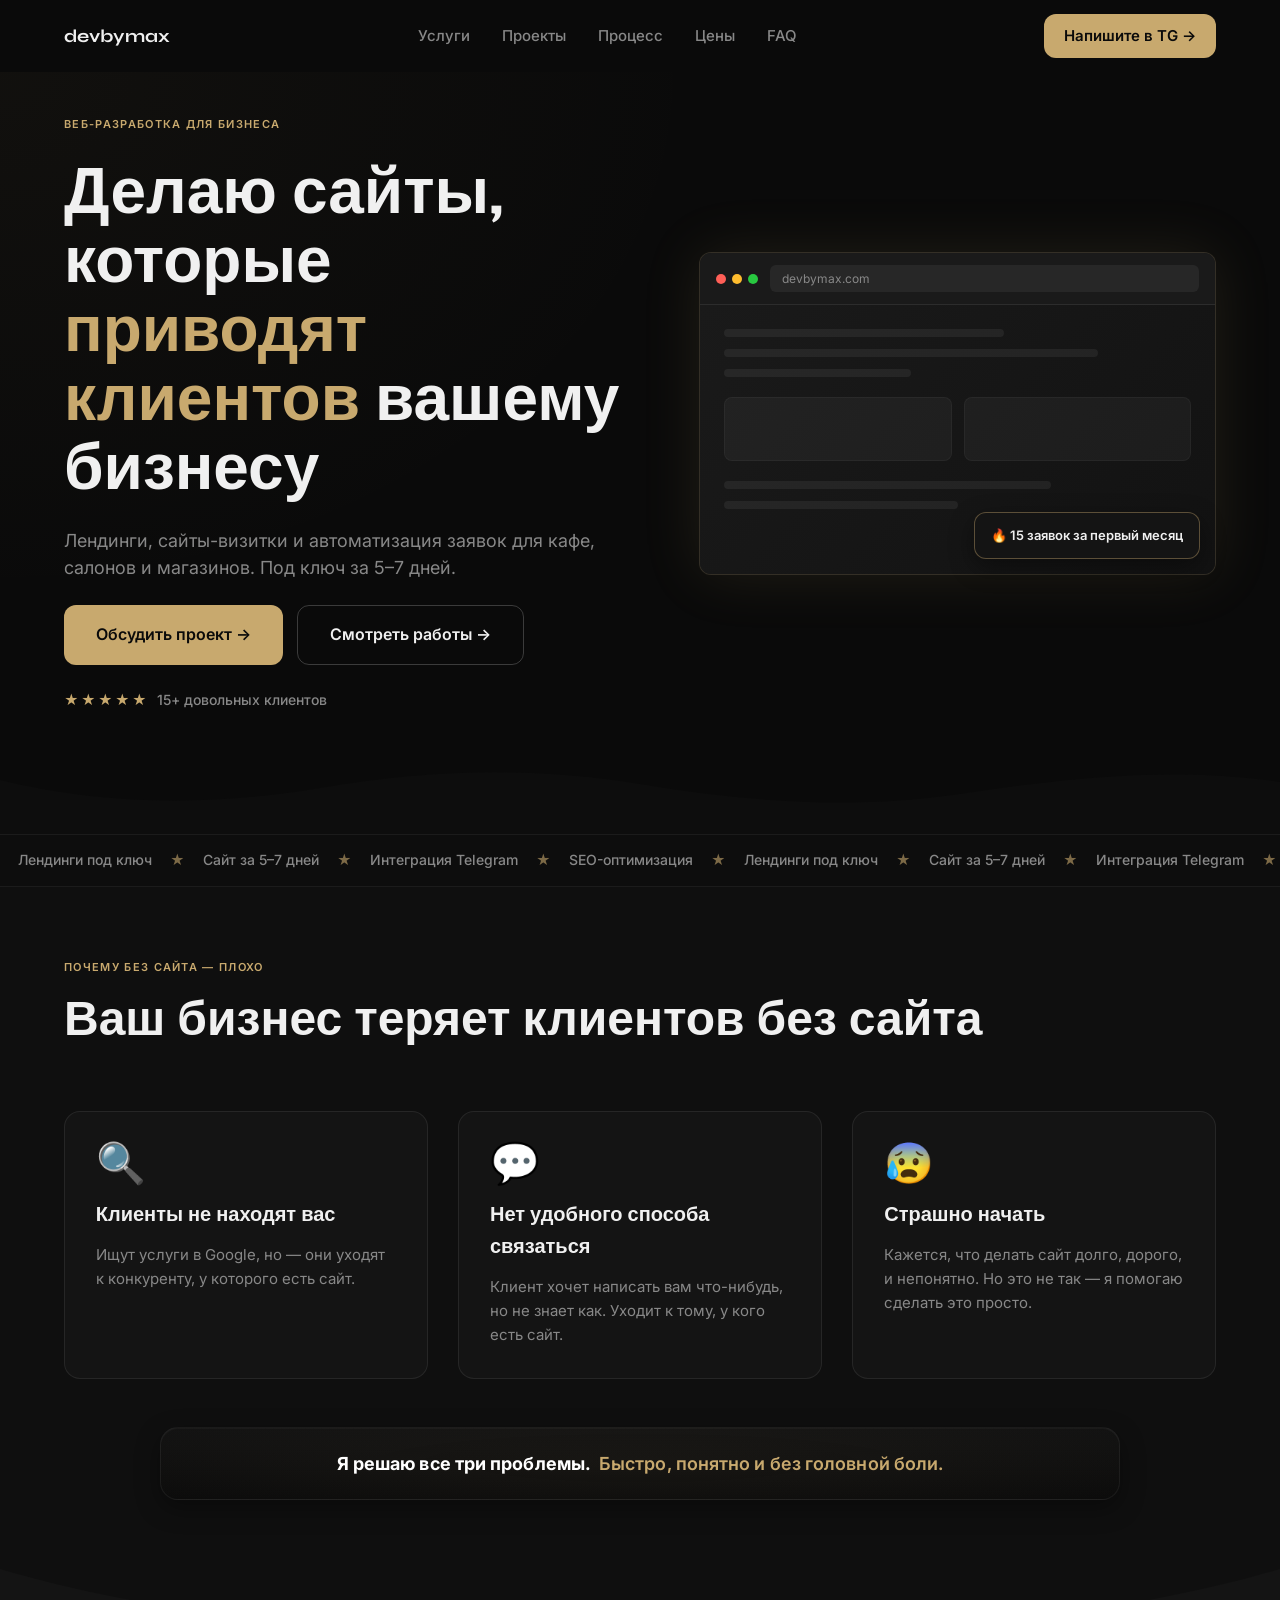
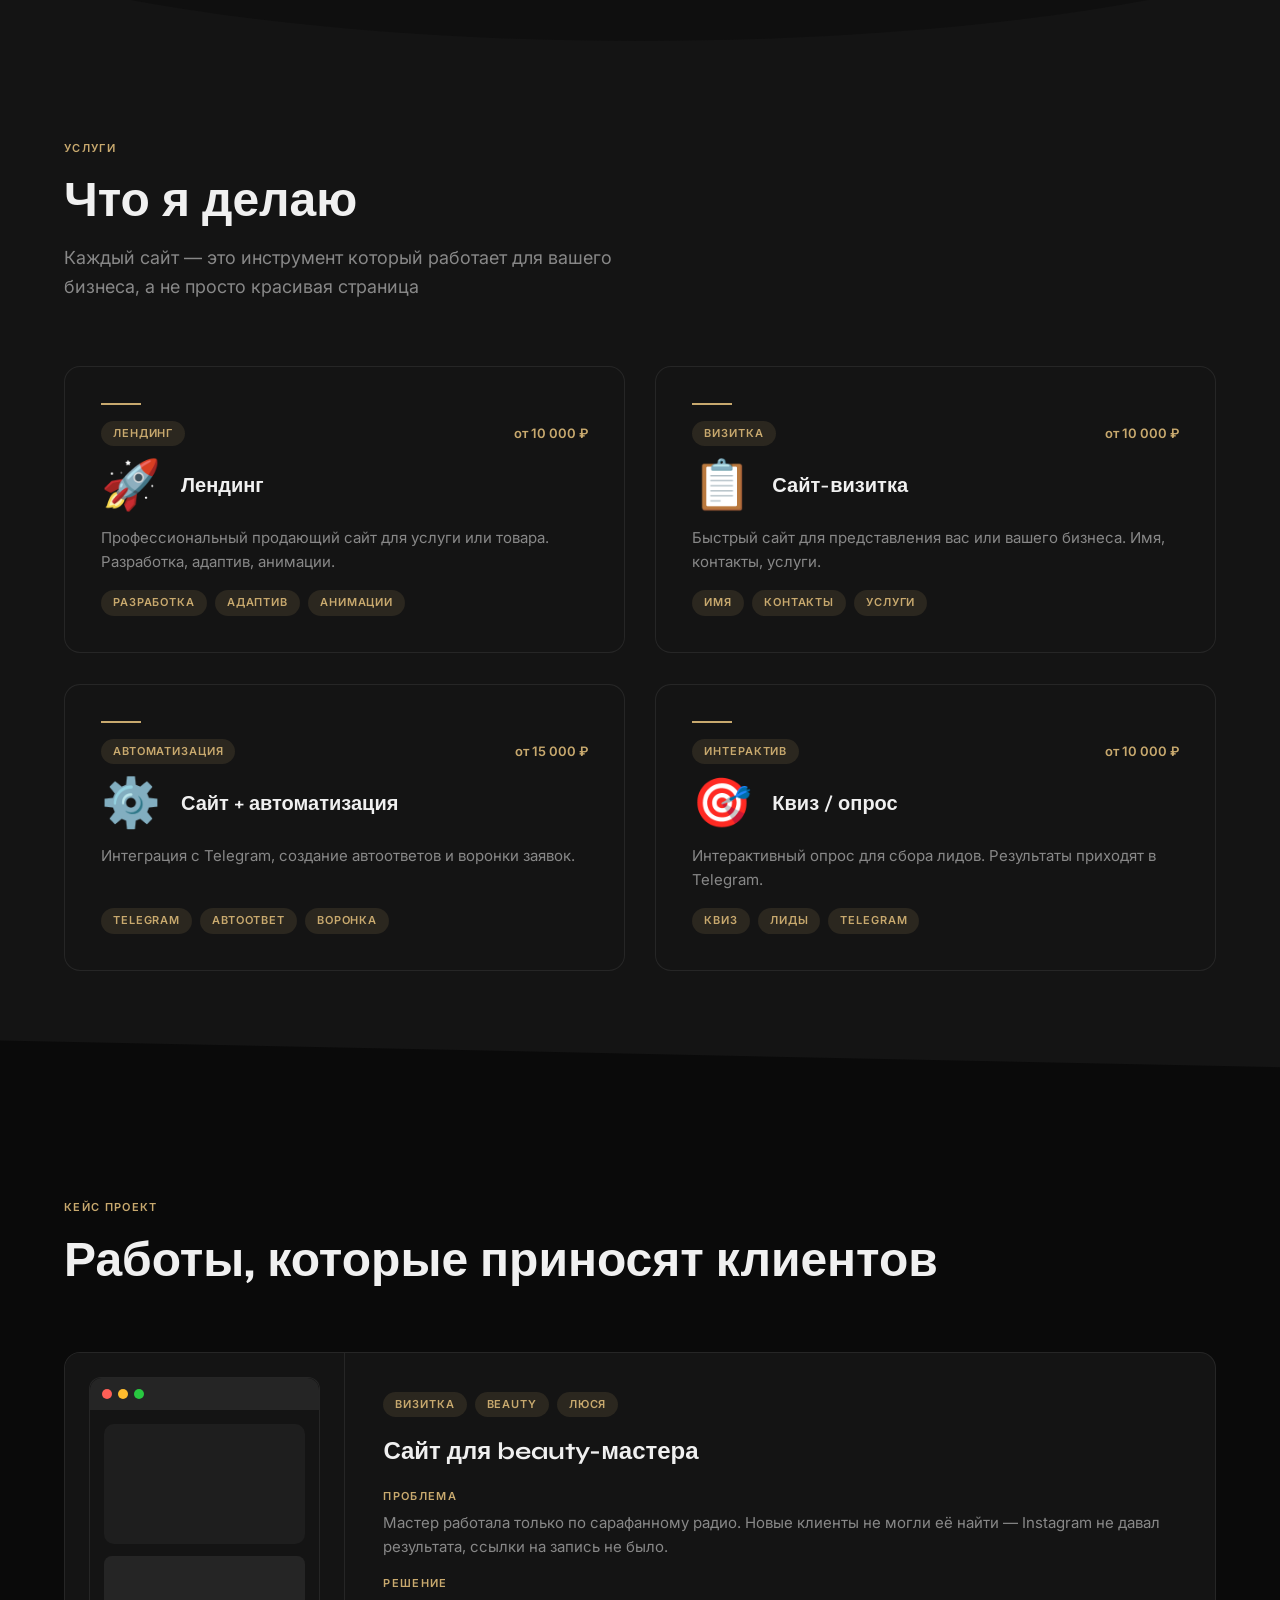
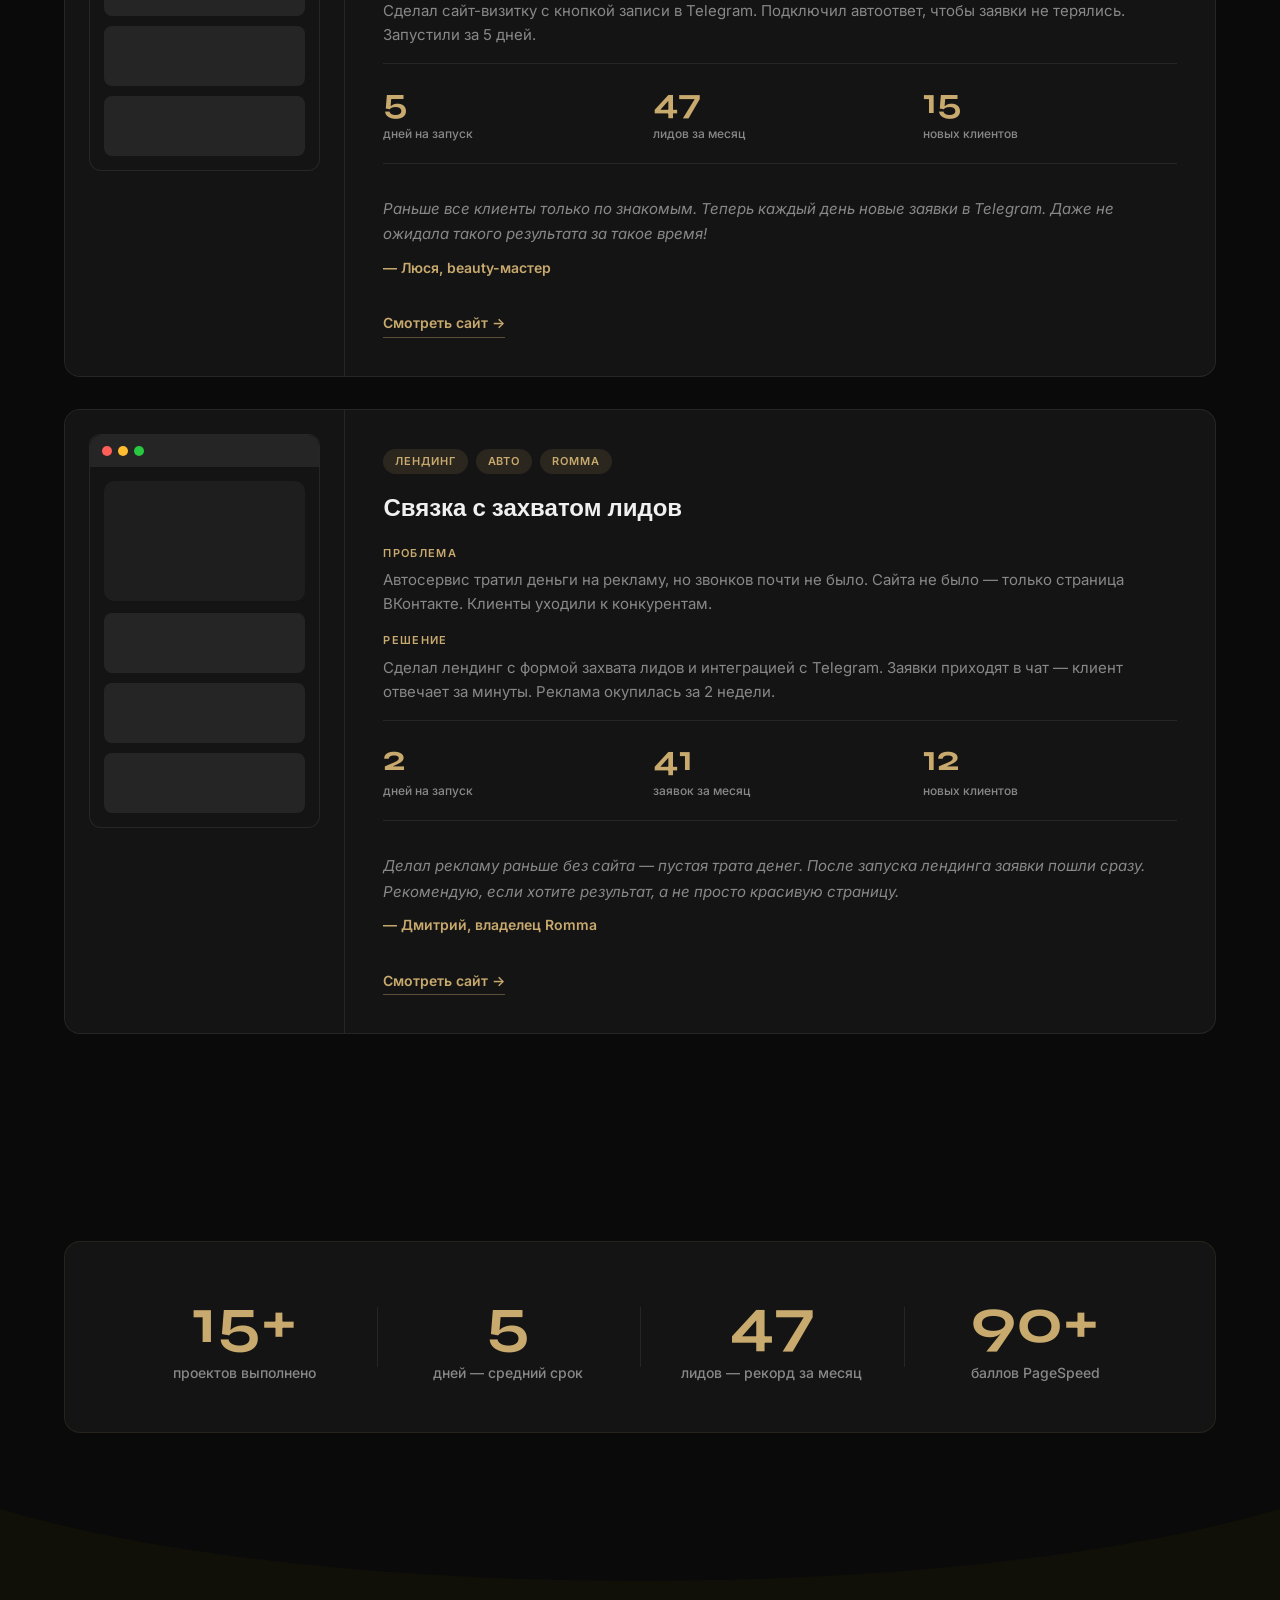
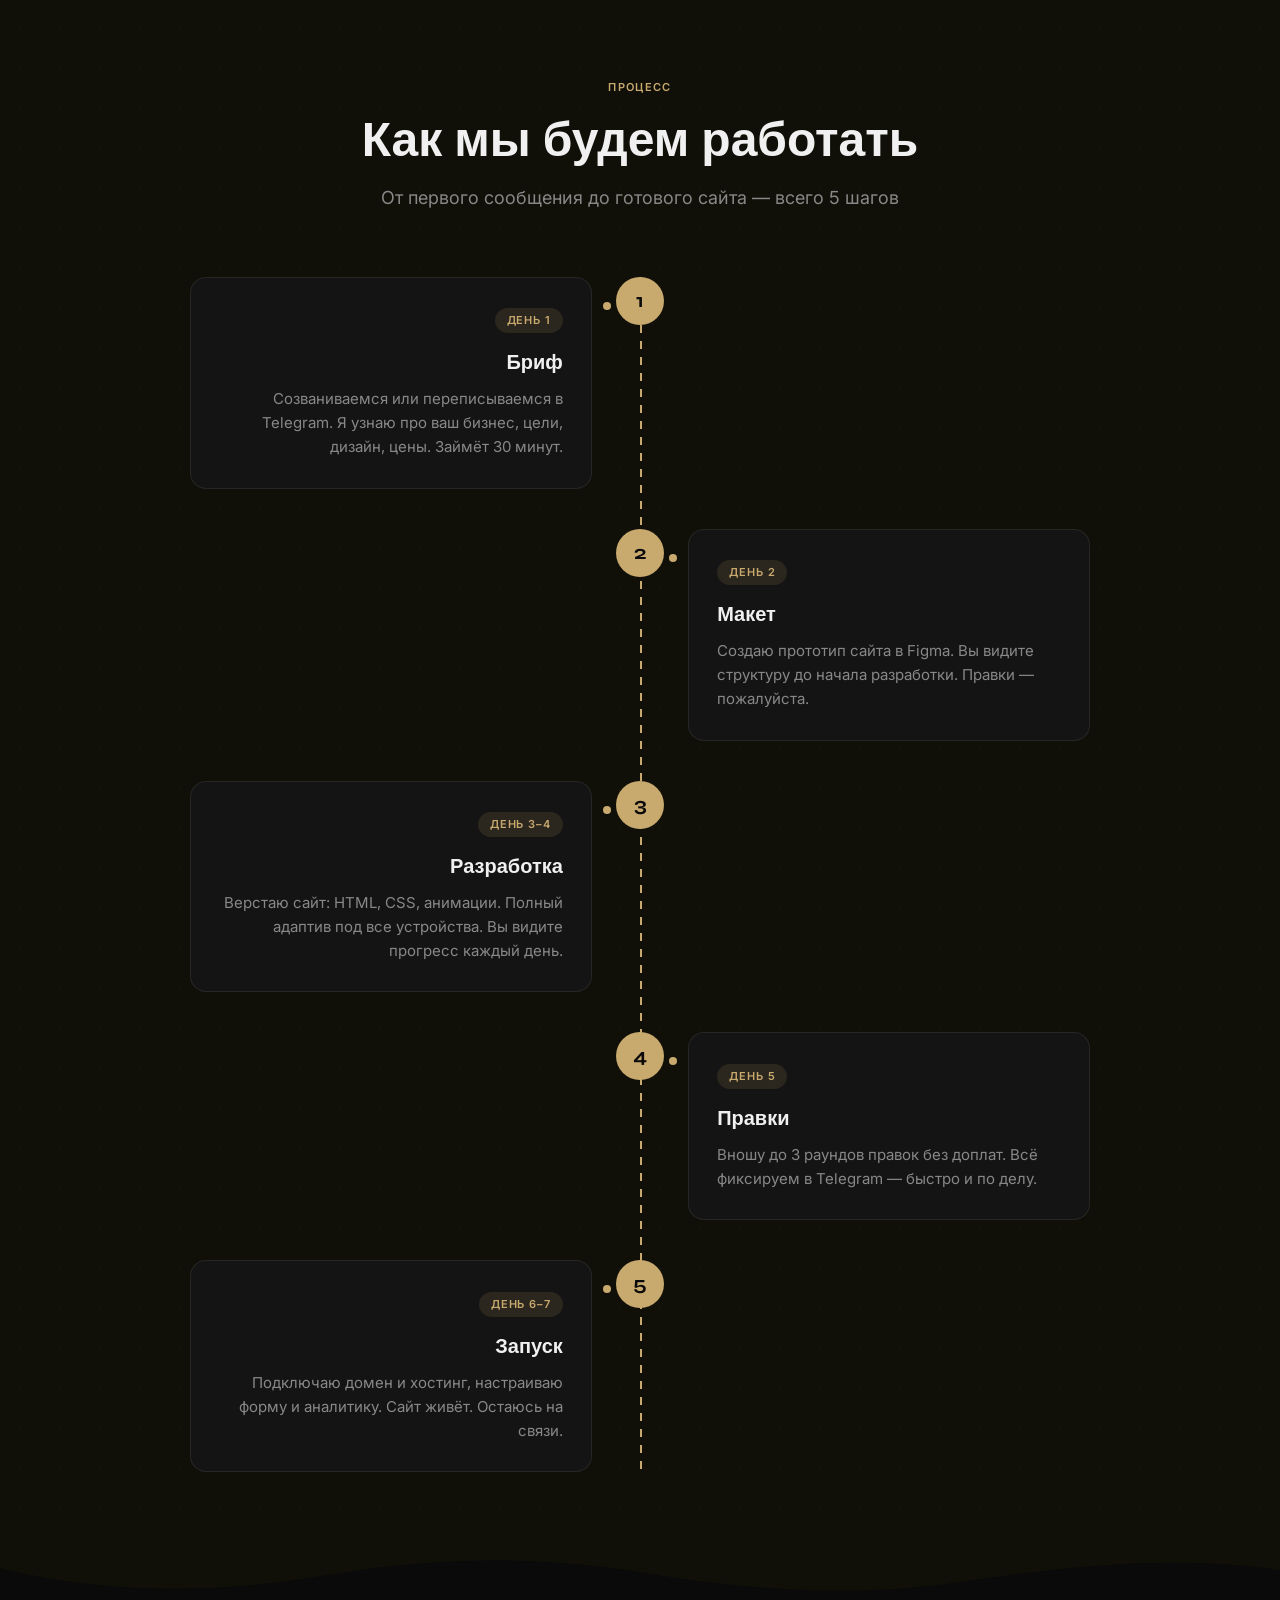
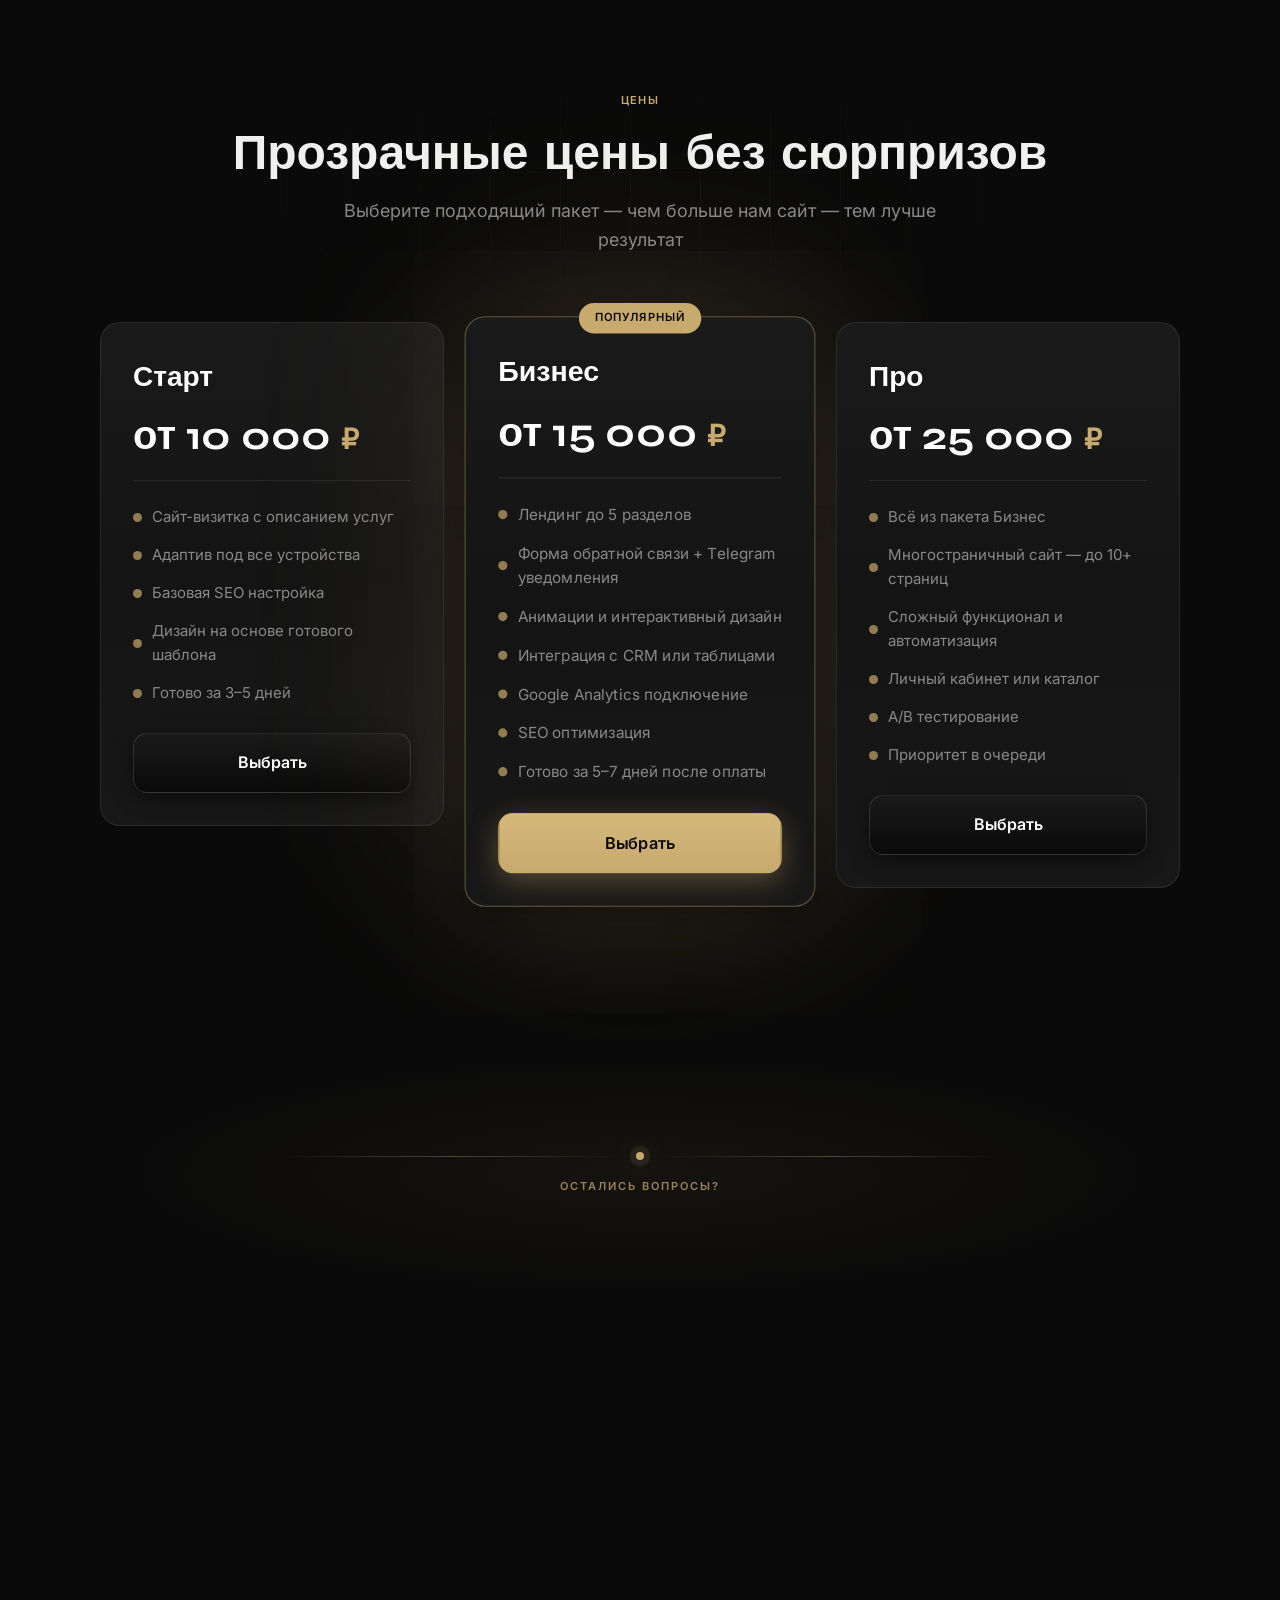
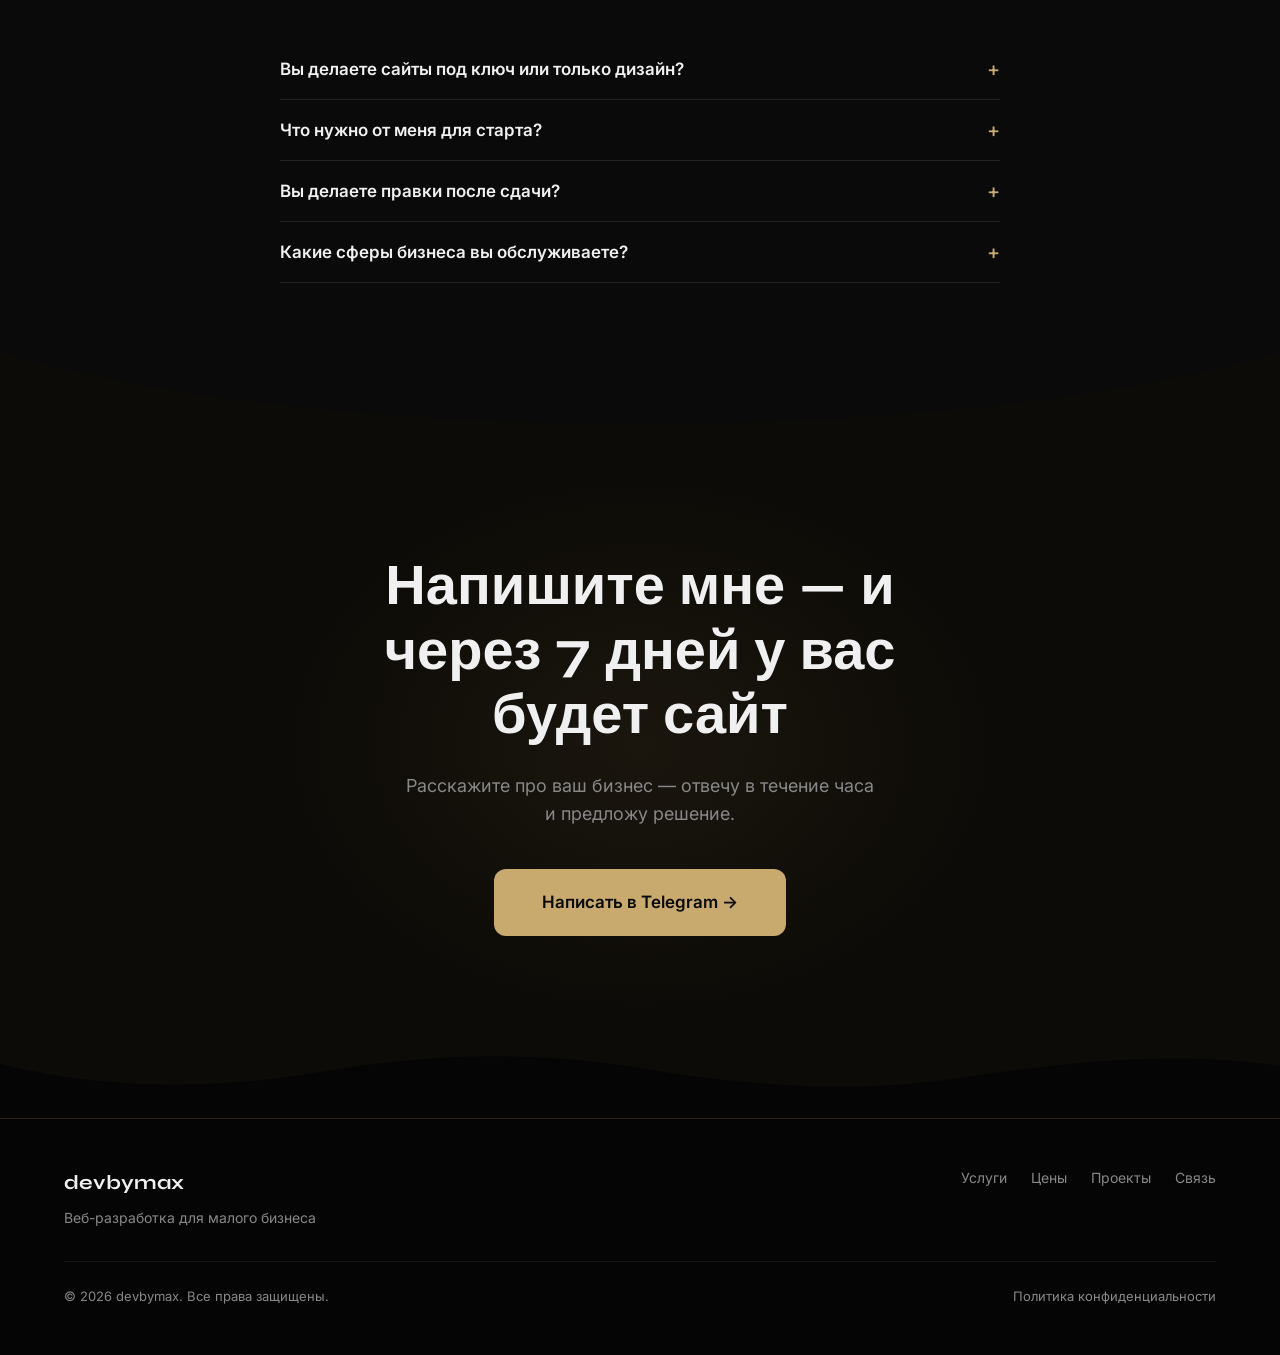
==== commit bced446e: "dsd" ====
--- a/index.html
+++ b/index.html
@@ -12,6 +12,7 @@
   <link rel="preconnect" href="https://fonts.googleapis.com">
   <link rel="preconnect" href="https://fonts.gstatic.com" crossorigin>
   <link href="https://fonts.googleapis.com/css2?family=Syne:wght@600;700&family=Inter:wght@400;500;600&display=swap" rel="stylesheet">
+  <link rel="icon" type="image/svg+xml" href="data:image/svg+xml;utf8,<svg xmlns='http://www.w3.org/2000/svg' viewBox='0 0 32 32'><rect width='32' height='32' rx='6' fill='%230A0A0A'/><circle cx='16' cy='16' r='10' fill='none' stroke='%23C8A96E' stroke-width='3'/><rect x='19' y='6' width='3' height='20' fill='%23C8A96E'/></svg>">
   <link rel="stylesheet" href="css/style.css">
 </head>
 <body>
@@ -86,28 +87,11 @@
         </div>
       </div>
     </section>
-    <div class="divider divider--wave" style="--fill: #0F0F0D; --from: #0A0A0A; background: #0A0A0A;">
+    <div class="divider divider--wave" style="--fill: #0D0D0D; --from: #0A0A0A; background: #0A0A0A;">
       <svg viewBox="0 0 1440 80" preserveAspectRatio="none" aria-hidden="true" focusable="false">
         <path d="M0,26 C120,52 240,52 360,34 C480,16 600,12 720,30 C840,48 960,56 1080,40 C1200,24 1320,12 1440,28 L1440,80 L0,80 Z" fill="var(--fill)"></path>
       </svg>
     </div>
-
-    <section id="intro">
-      <div class="container intro-grid reveal">
-        <div class="intro-left">
-          <h2>Сайт, который окупится. Не&nbsp;«портфолио ради&nbsp;галочки».</h2>
-        </div>
-        <div class="intro-right">
-          <p class="intro-desc">Ваш сайт должен приносить результат: заявки, понятный путь клиента и автоматизацию ключевых шагов.</p>
-          <ul class="intro-features">
-            <li><span class="check">✓</span> Готов за 7 дней</li>
-            <li><span class="check">✓</span> Адаптив под мобильные</li>
-            <li><span class="check">✓</span> Уведомления в Telegram</li>
-            <li><span class="check">✓</span> SEO-оптимизация</li>
-          </ul>
-        </div>
-      </div>
-    </section>
 
     <section id="marquee">
       <div class="marquee-track" aria-hidden="true">
@@ -157,7 +141,10 @@
             <p>Кажется, что делать сайт долго, дорого, и непонятно. Но это не так — я помогаю сделать это просто.</p>
           </div>
         </div>
-        <p class="resolution-line reveal">Я решаю все три проблемы. Быстро, понятно и без головной боли.</p>
+        <p class="resolution-line reveal">
+          <span class="resolution-line__lead">Я решаю все три проблемы.</span>
+          <span class="resolution-line__accent">Быстро, понятно и без головной боли.</span>
+        </p>
       </div>
     </section>
     <div class="divider divider--curve" style="--fill: #141414; --from: #0F0F0F; background: #0F0F0F;">
@@ -260,10 +247,17 @@
             <div class="case-tags">
               <span class="badge">визитка</span>
               <span class="badge">beauty</span>
-              <span class="badge">клиент всегда прав</span>
+              <span class="badge">Люся</span>
             </div>
             <h3>Сайт для beauty-мастера</h3>
-            <p class="case-desc">Мастер работала только по сарафанному радио. Новые клиенты не могли её найти — Instagram не давал результата, ссылки на запись не было.</p>
+            <div class="case-block">
+              <span class="case-block-label">Проблема</span>
+              <p>Мастер работала только по сарафанному радио. Новые клиенты не могли её найти — Instagram не давал результата, ссылки на запись не было.</p>
+            </div>
+            <div class="case-block">
+              <span class="case-block-label">Решение</span>
+              <p>Сделал сайт-визитку с кнопкой записи в Telegram. Подключил автоответ, чтобы заявки не терялись. Запустили за 5 дней.</p>
+            </div>
             <div class="case-metrics">
               <div class="metric">
                 <span class="metric-value" data-target="5">0</span>
@@ -282,6 +276,7 @@
               <p>Раньше все клиенты только по знакомым. Теперь каждый день новые заявки в Telegram. Даже не ожидала такого результата за такое время!</p>
               <cite>— Люся, beauty-мастер</cite>
             </blockquote>
+            <a href="#" class="case-link">Смотреть сайт →</a>
           </div>
         </div>
 
@@ -307,10 +302,17 @@
             <div class="case-tags">
               <span class="badge">лендинг</span>
               <span class="badge">авто</span>
-              <span class="badge">заявки</span>
+              <span class="badge">Romma</span>
             </div>
             <h3>Связка с захватом лидов</h3>
-            <p class="case-desc">Автосервис тратил деньги на рекламу, но звонков почти не было. Сайта не было — только страница ВКонтакте. Клиенты уходили к конкурентам.</p>
+            <div class="case-block">
+              <span class="case-block-label">Проблема</span>
+              <p>Автосервис тратил деньги на рекламу, но звонков почти не было. Сайта не было — только страница ВКонтакте. Клиенты уходили к конкурентам.</p>
+            </div>
+            <div class="case-block">
+              <span class="case-block-label">Решение</span>
+              <p>Сделал лендинг с формой захвата лидов и интеграцией с Telegram. Заявки приходят в чат — клиент отвечает за минуты. Реклама окупилась за 2 недели.</p>
+            </div>
             <div class="case-metrics">
               <div class="metric">
                 <span class="metric-value" data-target="2">0</span>
@@ -329,6 +331,7 @@
               <p>Делал рекламу раньше без сайта — пустая трата денег. После запуска лендинга заявки пошли сразу. Рекомендую, если хотите результат, а не просто красивую страницу.</p>
               <cite>— Дмитрий, владелец Romma</cite>
             </blockquote>
+            <a href="#" class="case-link">Смотреть сайт →</a>
           </div>
         </div>
       </div>
@@ -424,22 +427,26 @@
         </div>
       </div>
     </section>
-    <div class="divider divider--wave" style="--fill: #141414; --from: #111008; background: #111008;">
+    <div class="divider divider--wave" style="--fill: #0A0A0A; --from: #111008; background: #111008;">
       <svg viewBox="0 0 1440 80" preserveAspectRatio="none" aria-hidden="true" focusable="false">
         <path d="M0,26 C120,52 240,52 360,34 C480,16 600,12 720,30 C840,48 960,56 1080,40 C1200,24 1320,12 1440,28 L1440,80 L0,80 Z" fill="var(--fill)"></path>
       </svg>
     </div>
 
     <section id="pricing">
-      <div class="container">
-        <div class="section-header section-header--center reveal">
-          <span class="section-label">ЦЕНЫ</span>
-          <h2>Прозрачные цены без сюрпризов</h2>
-          <p class="section-sub">Выберите подходящий пакет — чем больше нам сайт — тем лучше результат</p>
-        </div>
-        <div class="pricing-grid">
-
-          <div class="card pricing-card reveal">
+      <div class="pricing-stage">
+        <div class="pricing-stage__grid" aria-hidden="true"></div>
+        <div class="pricing-stage__sparkles" aria-hidden="true"></div>
+        <div class="pricing-stage__glow" aria-hidden="true"></div>
+        <div class="container">
+          <div class="section-header section-header--center reveal">
+            <span class="section-label">ЦЕНЫ</span>
+            <h2 data-words-reveal>Прозрачные цены без сюрпризов</h2>
+            <p class="section-sub">Выберите подходящий пакет — чем больше нам сайт — тем лучше результат</p>
+          </div>
+          <div class="pricing-grid">
+
+          <div class="card pricing-card reveal" style="--reveal-delay: 0.05s;">
             <h3 class="pricing-name">Старт</h3>
             <div class="pricing-price">от 10 000 <span class="pricing-currency">₽</span></div>
             <ul class="pricing-features">
@@ -452,7 +459,7 @@
             <a href="https://t.me/devbymax" class="btn btn-ghost btn-full">Выбрать</a>
           </div>
 
-          <div class="card pricing-card pricing-card--popular reveal">
+          <div class="card pricing-card pricing-card--popular is-popular reveal" style="--reveal-delay: 0.15s;">
             <span class="pricing-badge">Популярный</span>
             <h3 class="pricing-name">Бизнес</h3>
             <div class="pricing-price">от 15 000 <span class="pricing-currency">₽</span></div>
@@ -468,7 +475,7 @@
             <a href="https://t.me/devbymax" class="btn btn-primary btn-full">Выбрать</a>
           </div>
 
-          <div class="card pricing-card reveal">
+          <div class="card pricing-card reveal" style="--reveal-delay: 0.25s;">
             <h3 class="pricing-name">Про</h3>
             <div class="pricing-price">от 25 000 <span class="pricing-currency">₽</span></div>
             <ul class="pricing-features">
@@ -482,13 +489,17 @@
             <a href="https://t.me/devbymax" class="btn btn-ghost btn-full">Выбрать</a>
           </div>
 
-        </div>
-      </div>
-    </section>
-    <div class="divider divider--angle" style="--fill: #0A0A0A; --from: #141414;">
-      <svg viewBox="0 0 1440 60" preserveAspectRatio="none" aria-hidden="true" focusable="false">
-        <path d="M0,8 L1440,60 L1440,0 L0,0 Z" fill="var(--fill)"></path>
-      </svg>
+          </div>
+        </div>
+      </div>
+    </section>
+    <div class="section-transition" aria-hidden="true">
+      <div class="section-transition__rule">
+        <span class="section-transition__line"></span>
+        <span class="section-transition__dot"></span>
+        <span class="section-transition__line"></span>
+      </div>
+      <span class="section-transition__label">Остались вопросы?</span>
     </div>
 
     <section id="faq">
--- a/css/style.css
+++ b/css/style.css
@@ -390,7 +390,7 @@
   gap: var(--grid-gap);
   align-items: center;
   padding-top: var(--hero-top-gap);
-  padding-bottom: var(--section-space);
+  padding-bottom: clamp(24px, 4vw, 44px);
   width: 100%;
 }
 
@@ -592,53 +592,21 @@
   .divider--slice {
     height: clamp(40px, 10vw, 64px);
   }
-}
-
-/* ==================== INTRO ==================== */
-
-#intro {
-  padding: clamp(56px, 8vw, 96px) 0;
-  border-bottom: 1px solid var(--border);
-  background: #0F0F0D;
-}
-
-.intro-grid {
-  display: grid;
-  grid-template-columns: 1fr;
-  gap: clamp(28px, 5vw, 48px);
-  align-items: start;
-}
-
-.intro-left {
-  border-left: 3px solid #C8A96E;
-  padding-left: 32px;
-}
-
-.intro-left h2 {
-  font-family: var(--font-heading);
-  font-weight: 700;
-  font-size: clamp(34px, 8vw, 46px);
-  line-height: 1.08;
-  color: var(--text);
-}
-
-.intro-desc {
-  font-size: 16px;
-  color: var(--muted);
-  line-height: 1.6;
-  margin-bottom: 20px;
-}
-
-.intro-features {
-  display: flex;
-  flex-direction: column;
-  gap: 10px;
-}
-
-.intro-features li {
-  font-size: 15px;
-  color: var(--text);
-  font-weight: 500;
+
+  .section-transition {
+    padding: 40px 20px;
+    gap: 14px;
+  }
+
+  .section-transition__rule {
+    max-width: 92%;
+    gap: 12px;
+  }
+
+  .section-transition__label {
+    font-size: 10px;
+    letter-spacing: 0.16em;
+  }
 }
 
 /* ==================== PROBLEMS ==================== */
@@ -648,20 +616,23 @@
   border-top: 1px solid rgba(255,255,255,0.06);
   border-bottom: 1px solid rgba(255,255,255,0.06);
   overflow: hidden;
+  padding-inline: 18px;
 }
 
 .marquee-track {
   display: flex;
   width: max-content;
-  min-width: 100%;
   animation: marqueeMove 20s linear infinite;
+  will-change: transform;
 }
 
 .marquee-content {
   display: inline-flex;
   align-items: center;
   gap: 18px;
-  padding: 14px 18px;
+  padding-block: 14px;
+  padding-right: 18px;
+  padding-left: 0;
   white-space: nowrap;
   color: #888888;
   font-family: var(--font-body);
@@ -716,12 +687,52 @@
 }
 
 .resolution-line {
+  display: flex;
+  flex-wrap: wrap;
+  justify-content: center;
+  align-items: baseline;
+  gap: 8px;
+
+  width: 100%;
+  max-width: min(960px, 100%);
+  margin: clamp(34px, 5vw, 48px) auto 0;
+  padding: clamp(18px, 2.4vw, 22px) clamp(24px, 3vw, 36px);
+
   text-align: center;
-  color: var(--accent);
-  font-weight: 500;
-  font-size: clamp(16px, 2vw, 17px);
-  margin-top: 48px;
-  line-height: 1.6;
+  font-family: var(--font-body);
+  font-size: clamp(16px, 1.6vw, 18px);
+  line-height: 1.5;
+  letter-spacing: 0.005em;
+
+  background:
+    radial-gradient(120% 180% at 50% 50%, rgba(200,169,110,0.05) 0%, rgba(20,20,20,0) 55%),
+    linear-gradient(180deg, #121212 0%, #0B0B0B 100%);
+  border: 1px solid rgba(255,255,255,0.06);
+  border-radius: 18px;
+  box-shadow:
+    inset 0 1px 0 rgba(255,255,255,0.03),
+    0 8px 24px rgba(0,0,0,0.35);
+}
+
+.resolution-line__lead {
+  color: #FFFFFF;
+  font-weight: 700;
+}
+
+.resolution-line__accent {
+  color: #C8A96E;
+  font-weight: 600;
+}
+
+@media (max-width: 767px) {
+  .resolution-line {
+    margin-top: 32px;
+    padding: 16px 18px;
+    border-radius: 14px;
+    font-size: 15px;
+    line-height: 1.55;
+    gap: 6px;
+  }
 }
 
 /* ==================== SERVICES ==================== */
@@ -891,6 +902,45 @@
   font-size: 15px;
   color: var(--muted);
   line-height: 1.6;
+}
+
+.case-block {
+  display: flex;
+  flex-direction: column;
+  gap: 6px;
+}
+
+.case-block-label {
+  font-family: var(--font-body);
+  font-weight: 600;
+  font-size: 11px;
+  letter-spacing: 0.12em;
+  text-transform: uppercase;
+  color: var(--accent);
+}
+
+.case-block p {
+  font-family: var(--font-body);
+  font-weight: 400;
+  font-size: 15px;
+  color: var(--muted);
+  line-height: 1.6;
+}
+
+.case-link {
+  align-self: flex-start;
+  font-family: var(--font-body);
+  font-weight: 600;
+  font-size: 14px;
+  color: var(--accent);
+  border-bottom: 1px solid rgba(200,169,110,0.4);
+  padding-bottom: 2px;
+  transition: color 0.2s ease, border-color 0.2s ease;
+}
+
+.case-link:hover {
+  color: var(--accent-hover);
+  border-bottom-color: var(--accent-hover);
 }
 
 .case-metrics {
@@ -1083,27 +1133,109 @@
 /* ==================== PRICING ==================== */
 
 #pricing {
-  padding: var(--section-space) 0;
-  background: #141414;
+  padding: var(--section-space) 0 calc(var(--section-space) + 80px) 0;
+  background: #0A0A0A;
+}
+
+.pricing-stage {
+  position: relative;
+  isolation: isolate;
+  overflow-x: hidden;
+  overflow-x: clip;
+  overflow-y: visible;
+}
+
+.pricing-stage__grid,
+.pricing-stage__sparkles {
+  position: absolute;
+  inset: 0 0 auto 0;
+  height: clamp(320px, 38vh, 420px);
+  pointer-events: none;
+  -webkit-mask-image: radial-gradient(55% 55% at 50% 28%, #000 0%, transparent 70%);
+  mask-image: radial-gradient(55% 55% at 50% 28%, #000 0%, transparent 70%);
+}
+
+.pricing-stage__grid {
+  background-image:
+    repeating-linear-gradient(
+      to right,
+      rgba(255,255,255,0.04) 0 1px,
+      transparent 1px 70px
+    ),
+    repeating-linear-gradient(
+      to bottom,
+      rgba(255,255,255,0.025) 0 1px,
+      transparent 1px 80px
+    );
+}
+
+.pricing-stage__sparkles {
+  display: none;
+}
+
+.pricing-stage__glow {
+  position: absolute;
+  left: 50%;
+  top: 65%;
+  width: min(820px, 100%);
+  aspect-ratio: 1 / 1;
+  transform: translate(-50%, -50%);
+  pointer-events: none;
+  z-index: 0;
+  background: radial-gradient(circle, rgba(200,169,110,0.30) 0%, rgba(200,169,110,0.08) 35%, rgba(200,169,110,0) 70%);
+  filter: blur(80px);
+  opacity: 0.55;
+}
+
+#pricing .container {
+  position: relative;
+  z-index: 2;
+}
+
+#pricing .section-header {
+  margin-bottom: 56px;
 }
 
 .pricing-grid {
   display: grid;
-  grid-template-columns: 1fr;
-  gap: var(--grid-gap);
+  grid-template-columns: repeat(3, minmax(0, 1fr));
+  align-items: start;
+  gap: 24px;
+  max-width: 1080px;
+  margin: 0 auto;
+  padding-top: 12px;
+  padding-bottom: 12px;
+  position: relative;
+  z-index: 2;
 }
 
 .pricing-card {
+  position: relative;
   display: flex;
   flex-direction: column;
-  position: relative;
-}
-
+  background: linear-gradient(180deg, #1A1A1A 0%, #141414 50%, #181818 100%);
+  border: 1px solid rgba(255,255,255,0.08);
+  border-radius: 20px;
+  padding: 32px;
+  transition: transform 0.3s ease, border-color 0.3s ease, box-shadow 0.3s ease, background 0.3s ease;
+}
+
+.pricing-card:hover {
+  border-color: rgba(255,255,255,0.15);
+  transform: translateY(-4px);
+  box-shadow: 0 8px 32px rgba(200,169,110,0.10);
+}
+
+.pricing-card.is-popular,
 .pricing-card--popular {
-  border-color: var(--accent);
-  box-shadow: 0 0 40px rgba(200,169,110,0.1);
-  transform: scale(1.03);
-  order: -1;
+  border: 1px solid rgba(200,169,110,0.45);
+  box-shadow: 0 -13px 200px 0 rgba(200,169,110,0.22), 0 8px 32px rgba(0,0,0,0.5);
+  transform: scale(1.02);
+}
+
+.pricing-card.is-popular:hover,
+.pricing-card--popular:hover {
+  transform: translateY(-4px) scale(1.02);
 }
 
 .pricing-badge {
@@ -1112,48 +1244,81 @@
   left: 50%;
   transform: translateX(-50%);
   background: var(--accent);
-  color: var(--bg);
+  color: #0A0A0A;
   border-radius: 100px;
-  padding: 6px 20px;
+  padding: 6px 16px;
   font-family: var(--font-body);
   font-weight: 600;
-  font-size: 12px;
+  font-size: 11px;
+  letter-spacing: 0.08em;
+  text-transform: uppercase;
   white-space: nowrap;
-}
-
-.pricing-card--popular .btn {
-  width: 100%;
 }
 
 .pricing-name {
   font-family: var(--font-heading);
   font-weight: 700;
-  font-size: 20px;
-  color: var(--text);
-  margin-bottom: 8px;
+  font-size: 28px;
+  color: #FFFFFF;
+  margin: 0 0 16px;
 }
 
 .pricing-price {
   font-family: var(--font-heading);
   font-weight: 700;
-  font-size: clamp(30px, 3.8vw, 36px);
+  font-size: 40px;
+  color: #FFFFFF;
+  margin: 0 0 24px;
+  line-height: 1;
+}
+
+.pricing-currency {
   color: var(--accent);
-  margin-bottom: 24px;
-  line-height: 1;
-}
-
-.pricing-currency {
-  font-size: clamp(20px, 2.5vw, 24px);
+  font-size: 28px;
   font-weight: 600;
 }
 
+.pricing-card .btn {
+  width: 100%;
+  padding: 16px 24px;
+  border-radius: 14px;
+  font-size: 16px;
+  font-weight: 600;
+  margin-top: 28px;
+}
+
+.pricing-card .btn-ghost {
+  background: linear-gradient(180deg, #1A1A1A 0%, #0A0A0A 100%);
+  color: #FFFFFF;
+  border: 1px solid rgba(255,255,255,0.12);
+  box-shadow: 0 6px 18px rgba(0,0,0,0.5);
+}
+
+.pricing-card .btn-ghost:hover {
+  border-color: rgba(255,255,255,0.2);
+  background: #141414;
+}
+
+.pricing-card .btn-primary {
+  background: linear-gradient(180deg, #D4B87A 0%, #C8A96E 100%);
+  color: #0A0A0A;
+  border: 1px solid #C8A96E;
+  box-shadow: 0 8px 28px rgba(200,169,110,0.35);
+}
+
+.pricing-card .btn-primary:hover {
+  background: linear-gradient(180deg, #DCC288 0%, #D4B87A 100%);
+  transform: scale(1.02);
+}
+
 .pricing-features {
   display: flex;
   flex-direction: column;
-  gap: 12px;
+  gap: 14px;
   padding-top: 24px;
-  border-top: 1px solid rgba(255,255,255,0.06);
-  margin-bottom: 32px;
+  border-top: 1px solid rgba(255,255,255,0.08);
+  margin-top: 0;
+  margin-bottom: 0;
   flex: 1;
 }
 
@@ -1161,7 +1326,124 @@
   font-size: 15px;
   color: var(--muted);
   display: flex;
-  align-items: flex-start;
+  align-items: center;
+  gap: 10px;
+}
+
+.pricing-features .check {
+  display: none;
+}
+
+.pricing-features li::before {
+  content: "";
+  width: 9px;
+  height: 9px;
+  border-radius: 50%;
+  background: rgba(200,169,110,0.7);
+  flex-shrink: 0;
+}
+
+[data-words-reveal] {
+  display: flex;
+  flex-wrap: wrap;
+  justify-content: center;
+  gap: 0 0.32em;
+}
+
+[data-words-reveal] .word {
+  display: inline-flex;
+  overflow: hidden;
+  vertical-align: bottom;
+}
+
+[data-words-reveal] .word > span {
+  display: inline-block;
+  transform: translateY(105%);
+}
+
+[data-words-reveal].is-revealed .word > span {
+  animation: pricingWordReveal 0.6s cubic-bezier(0.22, 1, 0.36, 1) forwards;
+  animation-delay: var(--word-delay, 0s);
+}
+
+@keyframes pricingWordReveal {
+  to {
+    transform: translateY(0);
+  }
+}
+
+@keyframes pricingSparklesDrift {
+  from {
+    background-position: 0 0, 2px 4px;
+  }
+  to {
+    background-position: 8px -8px, -4px 12px;
+  }
+}
+
+@media (prefers-reduced-motion: reduce) {
+  .pricing-stage__sparkles {
+    animation: none;
+  }
+
+  [data-words-reveal] .word > span {
+    transform: none;
+    animation: none;
+  }
+}
+
+@media (max-width: 767px) {
+  #pricing {
+    padding: var(--section-space) 0 calc(var(--section-space) + 40px) 0;
+  }
+
+  #pricing .section-header {
+    margin-bottom: 36px;
+  }
+
+  .pricing-grid {
+    display: flex;
+    flex-direction: column;
+    gap: 18px;
+  }
+
+  .pricing-card {
+    padding: 24px;
+  }
+
+  .pricing-card:hover,
+  .pricing-card.is-popular:hover,
+  .pricing-card--popular:hover {
+    transform: none;
+  }
+
+  .pricing-card.is-popular,
+  .pricing-card--popular {
+    order: -1;
+    transform: none;
+  }
+
+  .pricing-name {
+    font-size: 24px;
+  }
+
+  .pricing-price {
+    font-size: 32px;
+  }
+
+  .pricing-currency {
+    font-size: 24px;
+  }
+
+  .pricing-stage__grid,
+  .pricing-stage__sparkles {
+    height: 320px;
+    opacity: 0.5;
+  }
+
+  .pricing-stage__glow {
+    opacity: 0.45;
+  }
 }
 
 /* ==================== FAQ ==================== */
@@ -1392,6 +1674,83 @@
   clip-path: polygon(0% 0%, 100% 30%, 100% 100%, 0% 100%);
 }
 
+.section-transition {
+  position: relative;
+  display: flex;
+  flex-direction: column;
+  align-items: center;
+  justify-content: center;
+  gap: 18px;
+  padding: clamp(48px, 7vw, 88px) 24px;
+  background: #0A0A0A;
+  overflow-x: hidden;
+  overflow-x: clip;
+  overflow-y: visible;
+}
+
+.section-transition::before {
+  content: '';
+  position: absolute;
+  inset: 0;
+  background: radial-gradient(60% 80% at 50% 50%, rgba(200,169,110,0.06) 0%, transparent 70%);
+  pointer-events: none;
+  z-index: 0;
+}
+
+.section-transition__rule {
+  display: flex;
+  align-items: center;
+  justify-content: center;
+  gap: 16px;
+  width: 100%;
+  max-width: 720px;
+  position: relative;
+  z-index: 1;
+}
+
+.section-transition__line {
+  flex: 1;
+  height: 1px;
+  background: linear-gradient(to right, transparent 0%, rgba(200,169,110,0.35) 50%, transparent 100%);
+}
+
+.section-transition__dot {
+  width: 8px;
+  height: 8px;
+  border-radius: 50%;
+  background: var(--accent);
+  box-shadow: 0 0 0 6px rgba(200,169,110,0.10), 0 0 24px rgba(200,169,110,0.45);
+  animation: sectionTransitionDotPulse 3.2s ease-in-out infinite;
+}
+
+@keyframes sectionTransitionDotPulse {
+  0%,
+  100% {
+    box-shadow: 0 0 0 6px rgba(200,169,110,0.10), 0 0 24px rgba(200,169,110,0.45);
+  }
+  50% {
+    box-shadow: 0 0 0 9px rgba(200,169,110,0.05), 0 0 32px rgba(200,169,110,0.6);
+  }
+}
+
+.section-transition__label {
+  font-family: var(--font-body);
+  font-weight: 600;
+  font-size: 11px;
+  letter-spacing: 0.18em;
+  text-transform: uppercase;
+  color: var(--accent);
+  opacity: 0.75;
+  position: relative;
+  z-index: 1;
+}
+
+@media (prefers-reduced-motion: reduce) {
+  .section-transition__dot {
+    animation: none;
+  }
+}
+
 #social-proof {
   background: #0D0D0D;
 }
@@ -1414,10 +1773,6 @@
   .hero-cta-row {
     gap: 14px;
   }
-
-  .intro-left h2 {
-    font-size: clamp(36px, 7vw, 48px);
-  }
 }
 
 @media (min-width: 600px) {
@@ -1433,10 +1788,6 @@
     grid-template-columns: repeat(2, minmax(0, 1fr));
   }
 
-  .pricing-grid {
-    grid-template-columns: repeat(2, minmax(0, 1fr));
-    align-items: start;
-  }
 }
 
 @media (min-width: 768px) {
@@ -1446,16 +1797,6 @@
 
   #problems {
     padding-top: clamp(56px, 6vw, 72px);
-  }
-
-  .intro-grid {
-    grid-template-columns: minmax(0, 1.15fr) minmax(0, 0.85fr);
-    gap: clamp(32px, 5vw, 64px);
-    align-items: center;
-  }
-
-  .intro-features {
-    gap: 12px;
   }
 
   .case-card {
@@ -1496,6 +1837,10 @@
     --anchor-scroll-gap: clamp(64px, 6vw, 80px);
   }
 
+  #hero {
+    min-height: 0;
+  }
+
   .hero-grid {
     grid-template-columns: minmax(0, 1.05fr) minmax(0, 0.95fr);
     gap: clamp(28px, 4vw, 56px);
@@ -1601,10 +1946,6 @@
     gap: clamp(36px, 5vw, 64px);
   }
 
-  .intro-left h2 {
-    font-size: 56px;
-  }
-
   .problems-grid {
     grid-template-columns: repeat(3, minmax(0, 1fr));
   }
@@ -1613,19 +1954,6 @@
     grid-template-columns: 280px minmax(0, 1fr);
   }
 
-  .pricing-grid {
-    grid-template-columns: repeat(3, minmax(0, 1fr));
-  }
-
-  .pricing-card--popular {
-    order: 0;
-  }
-}
-
-@media (min-width: 1200px) {
-  .pricing-card--popular:hover {
-    transform: scale(1.04);
-  }
 }
 
 /* ==================== SECTION DIVIDERS ==================== */
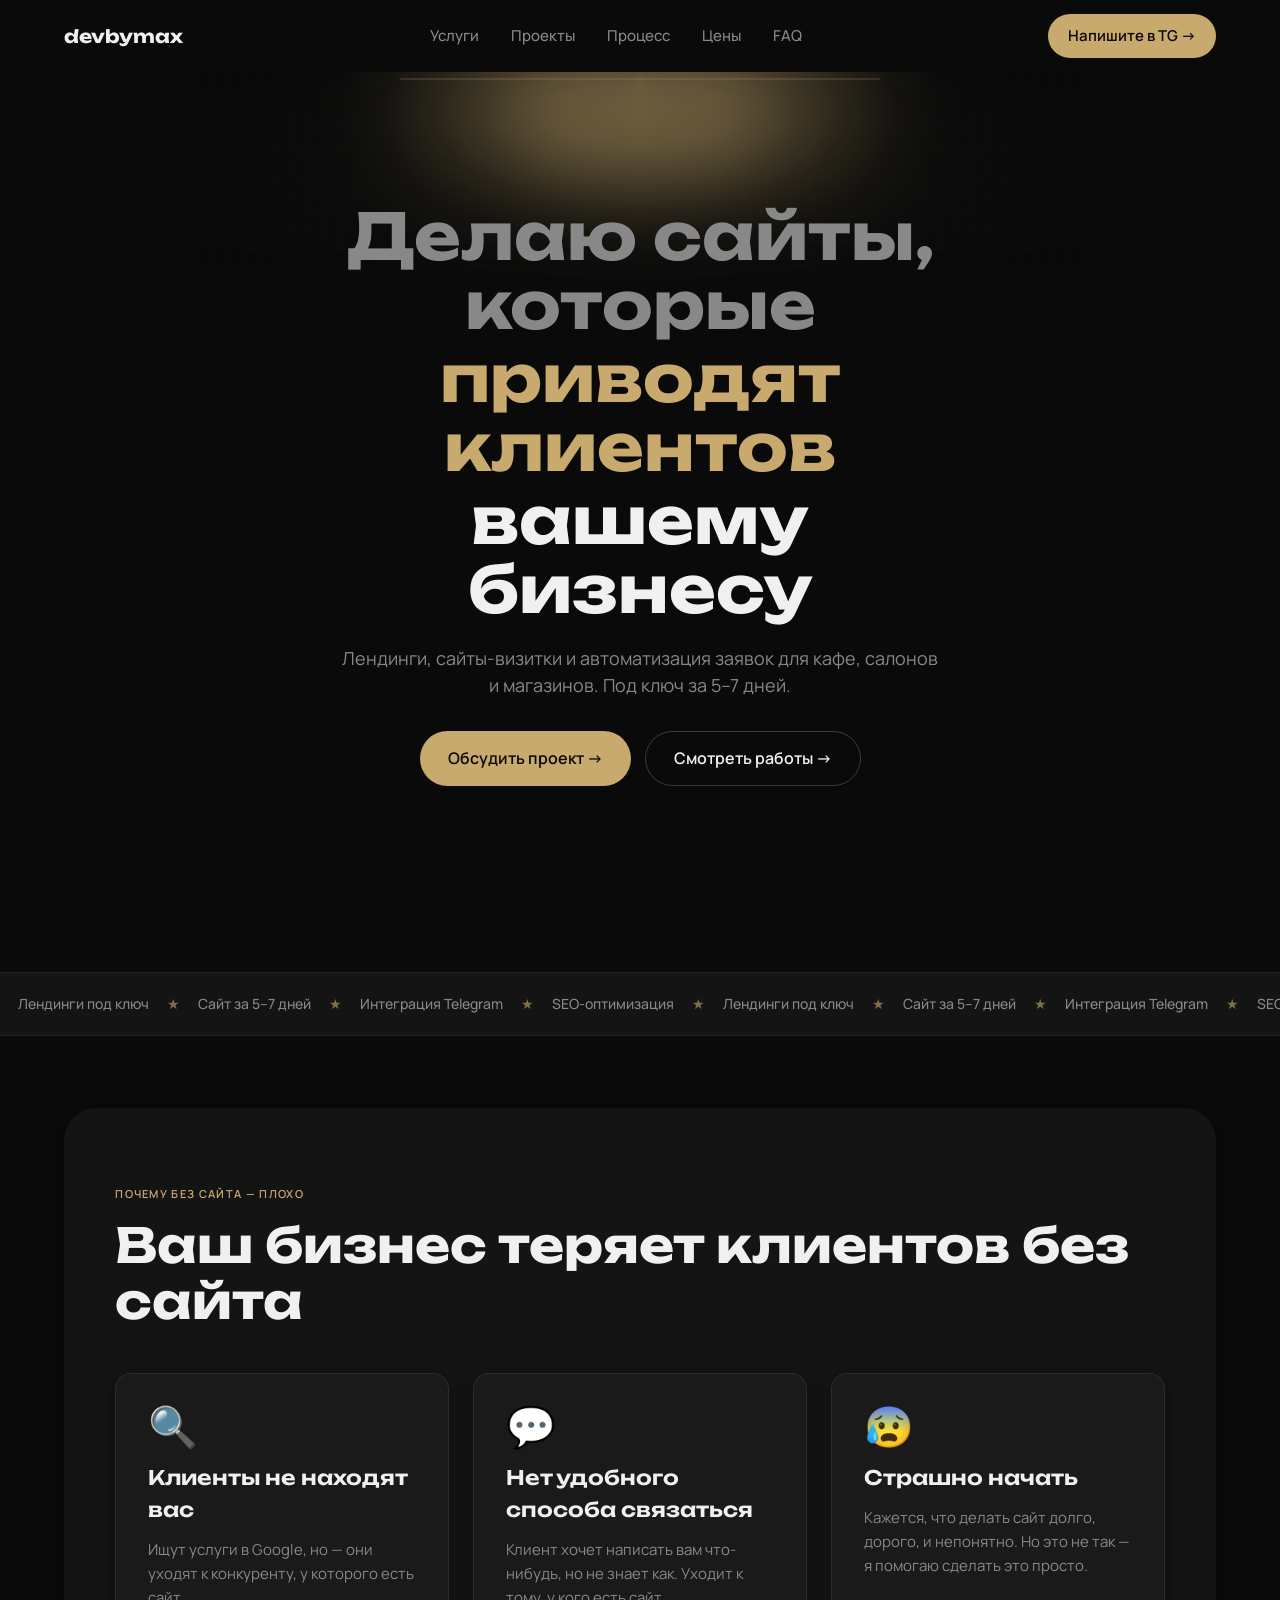
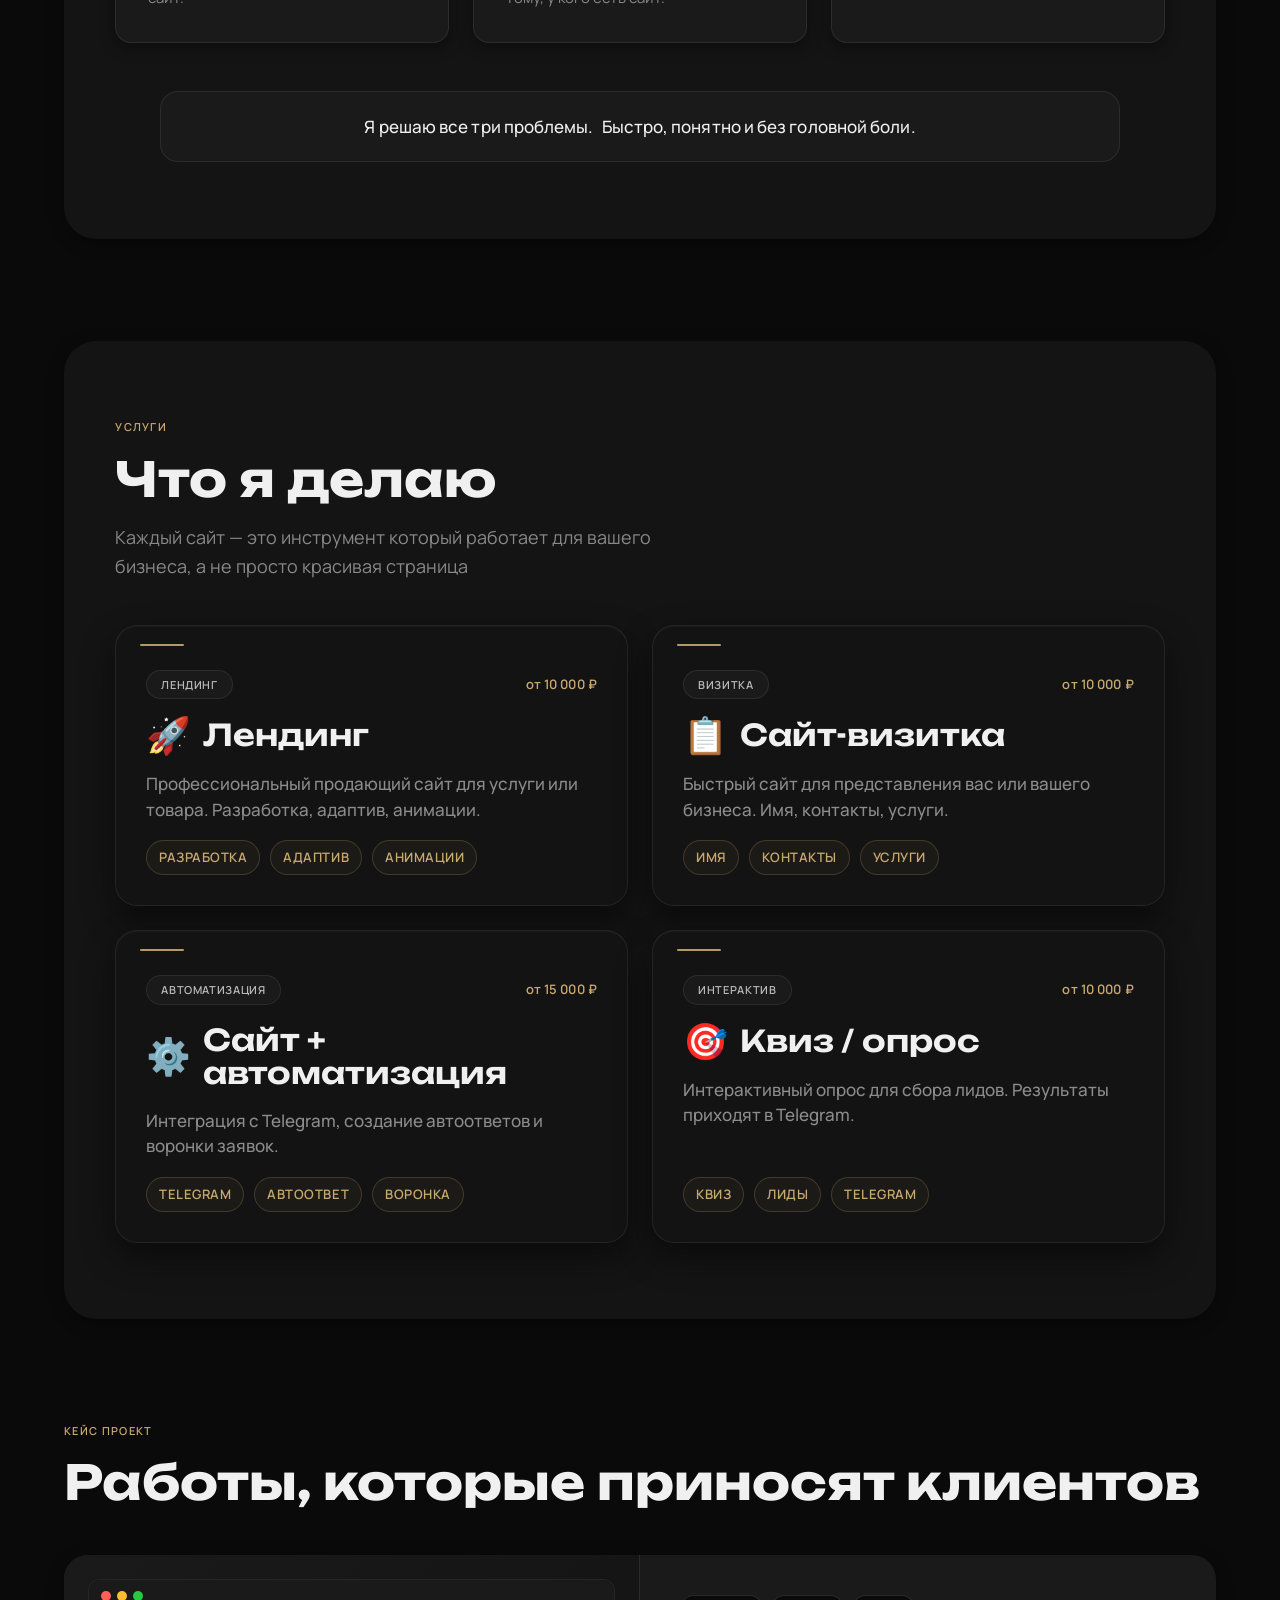
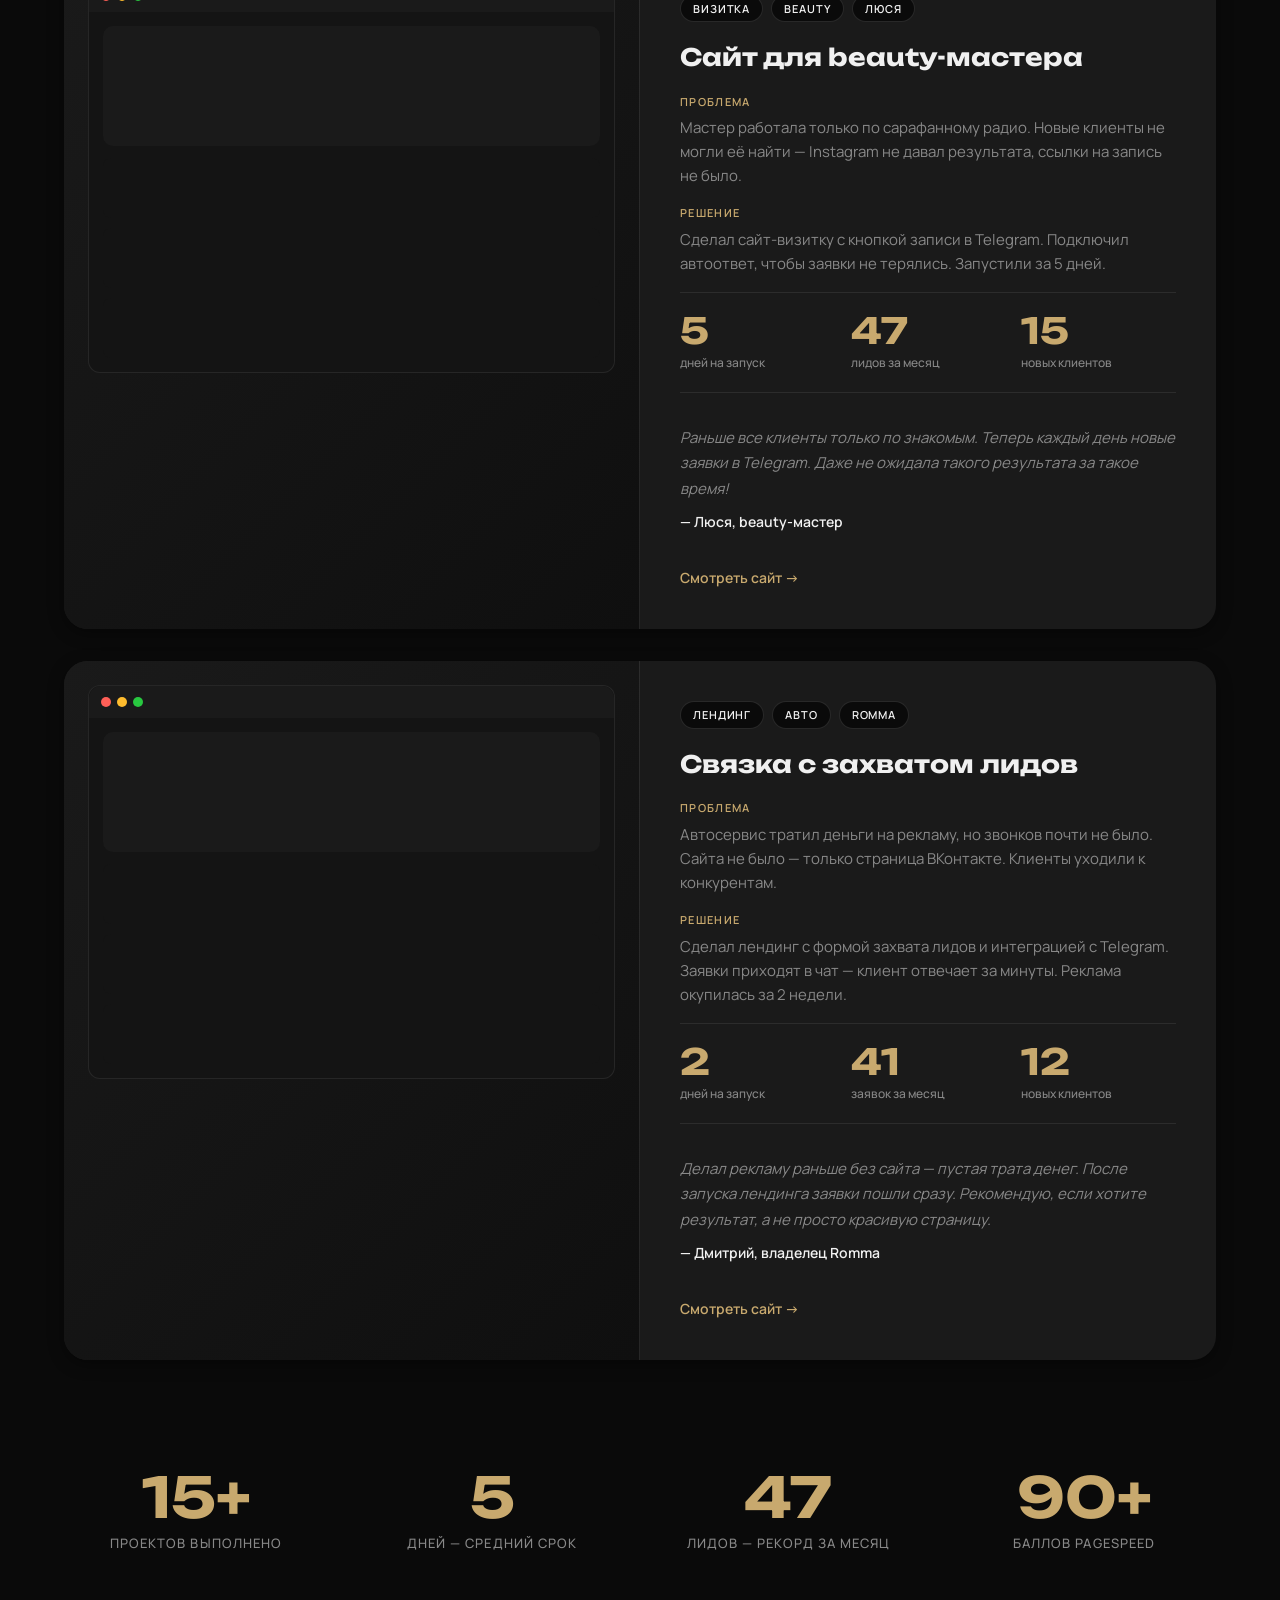
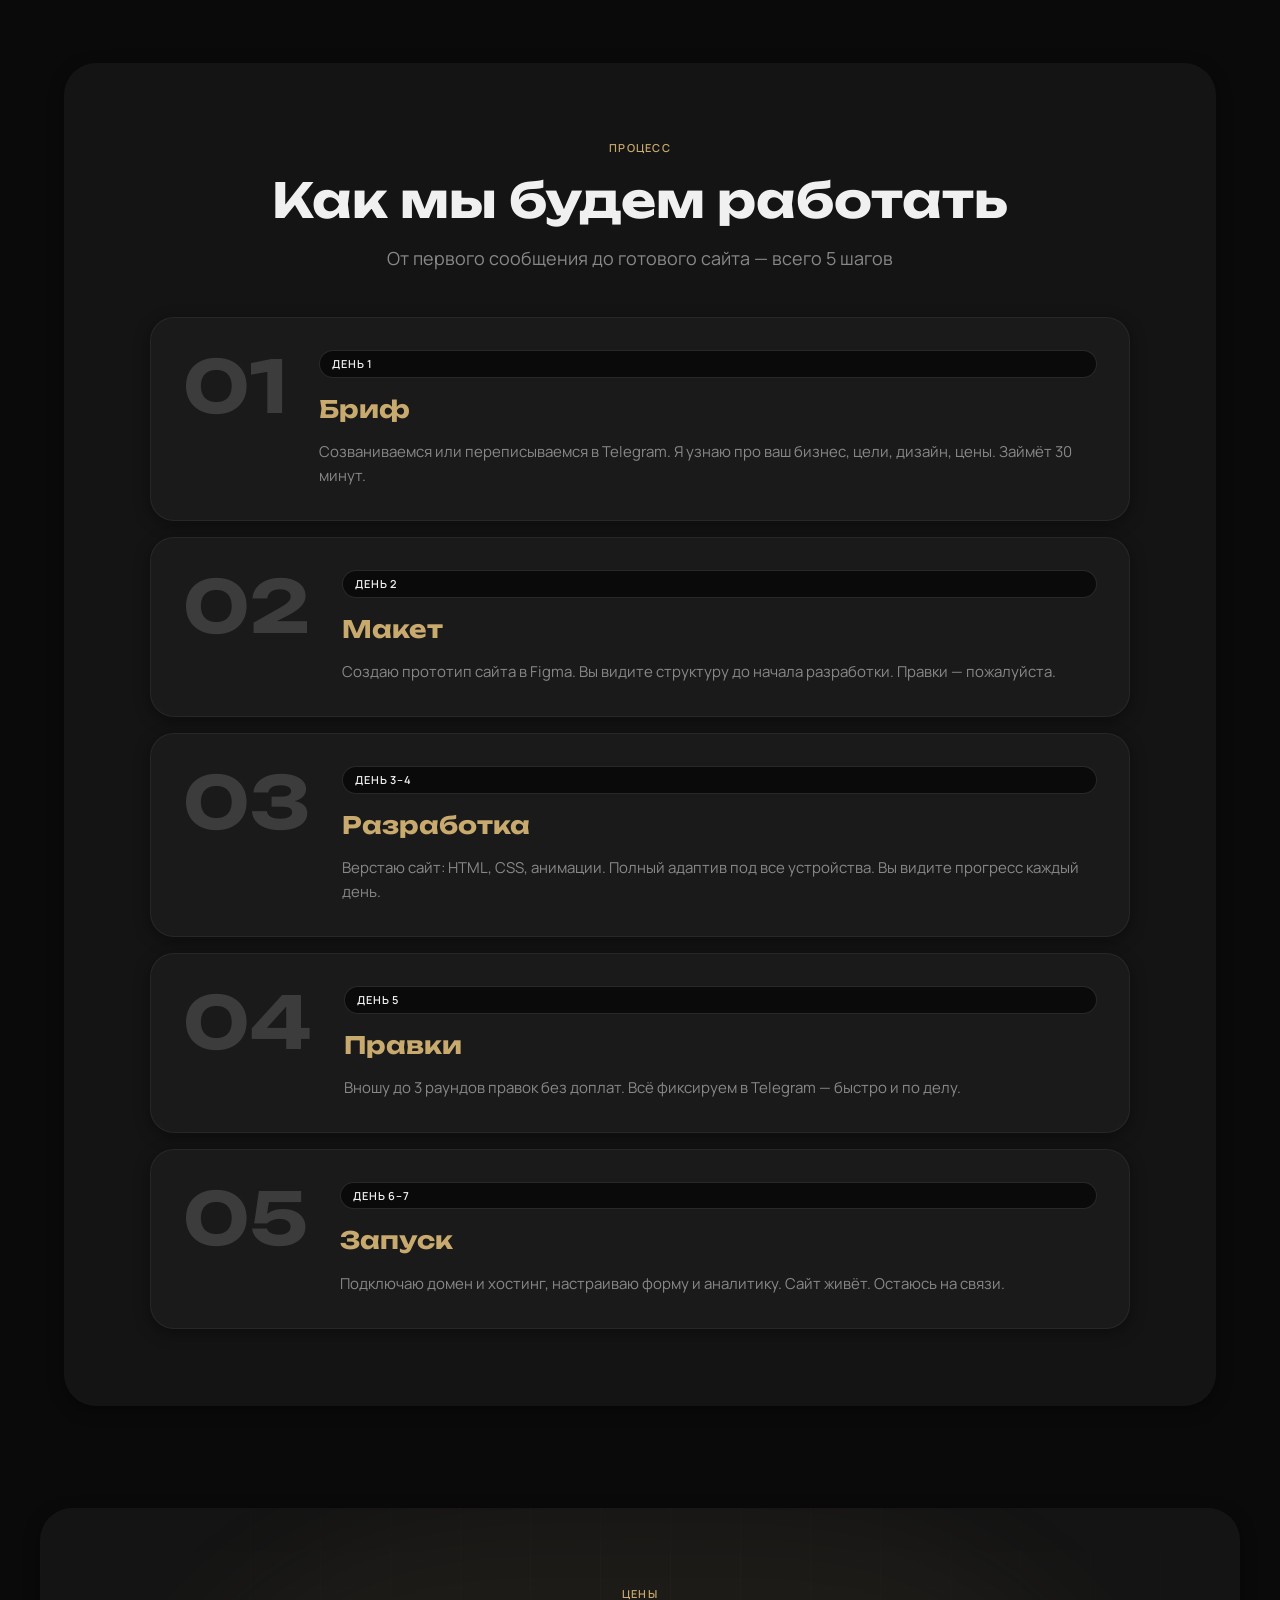
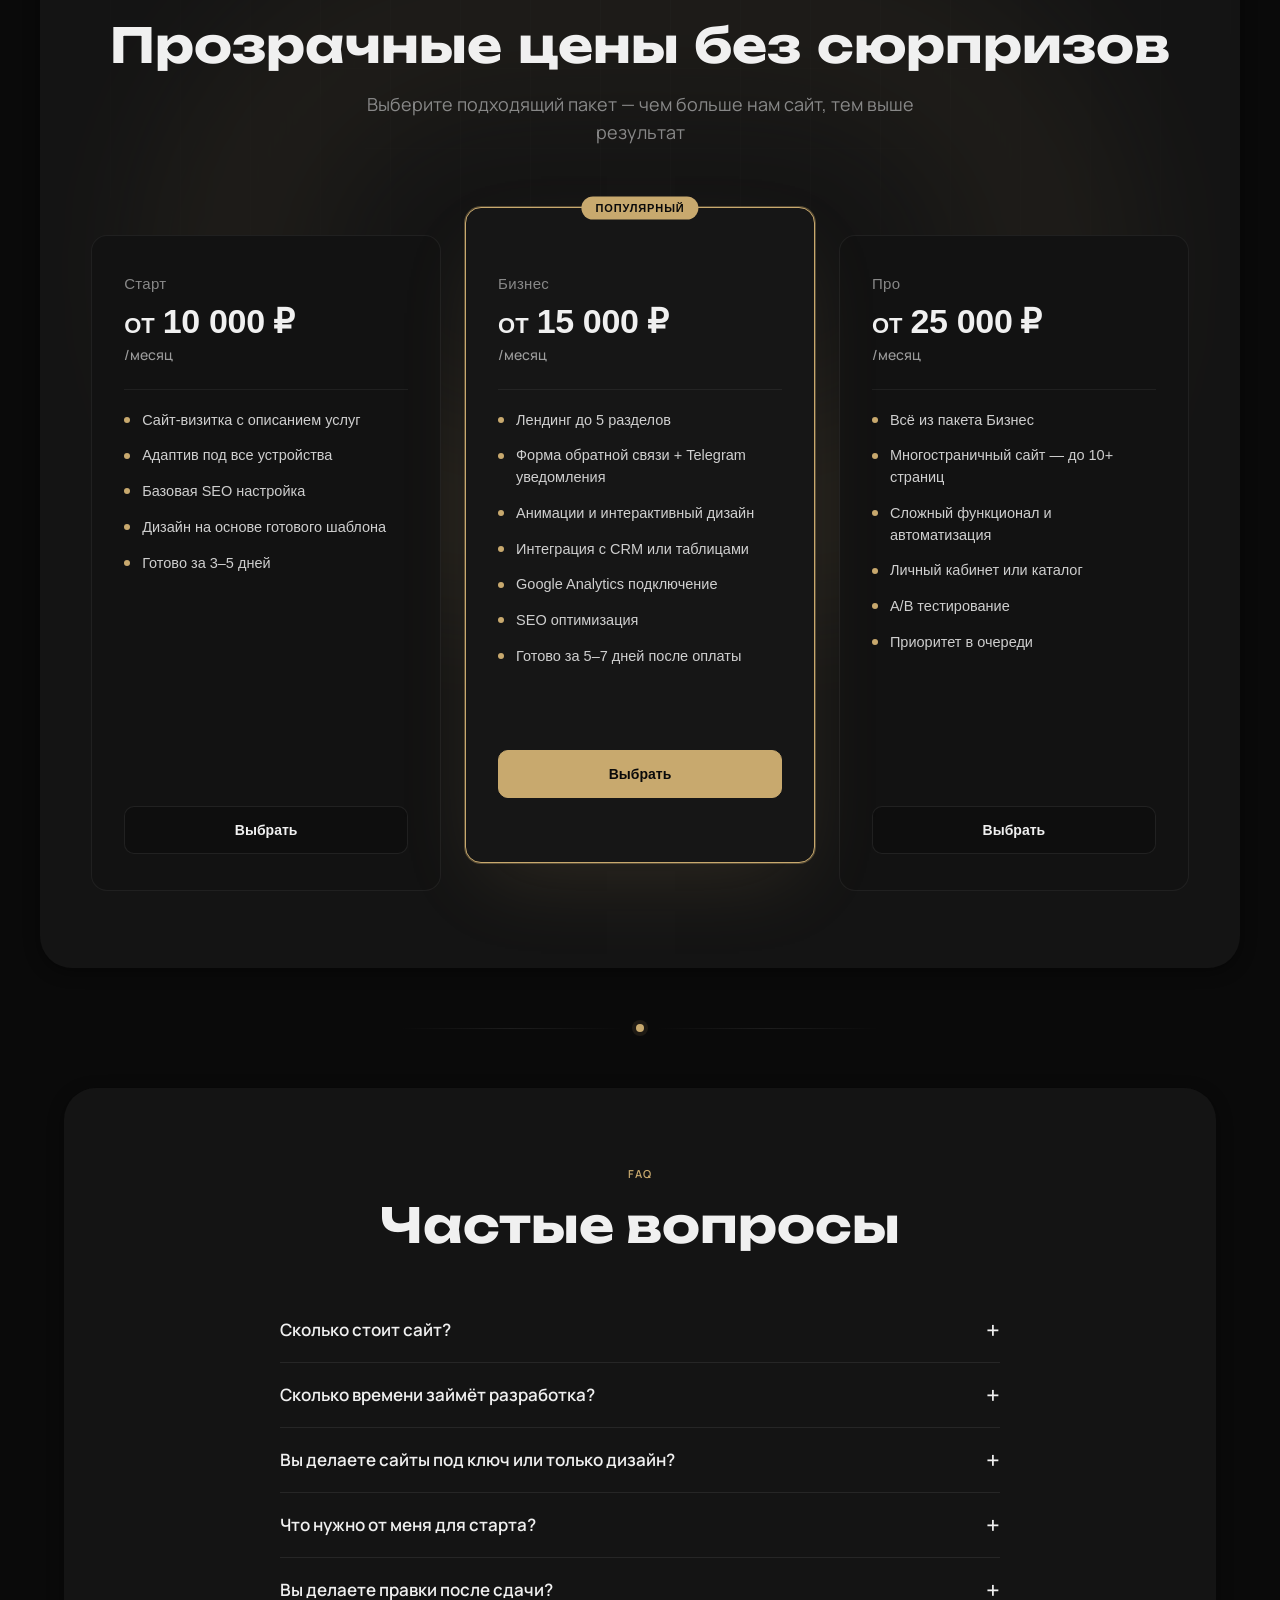
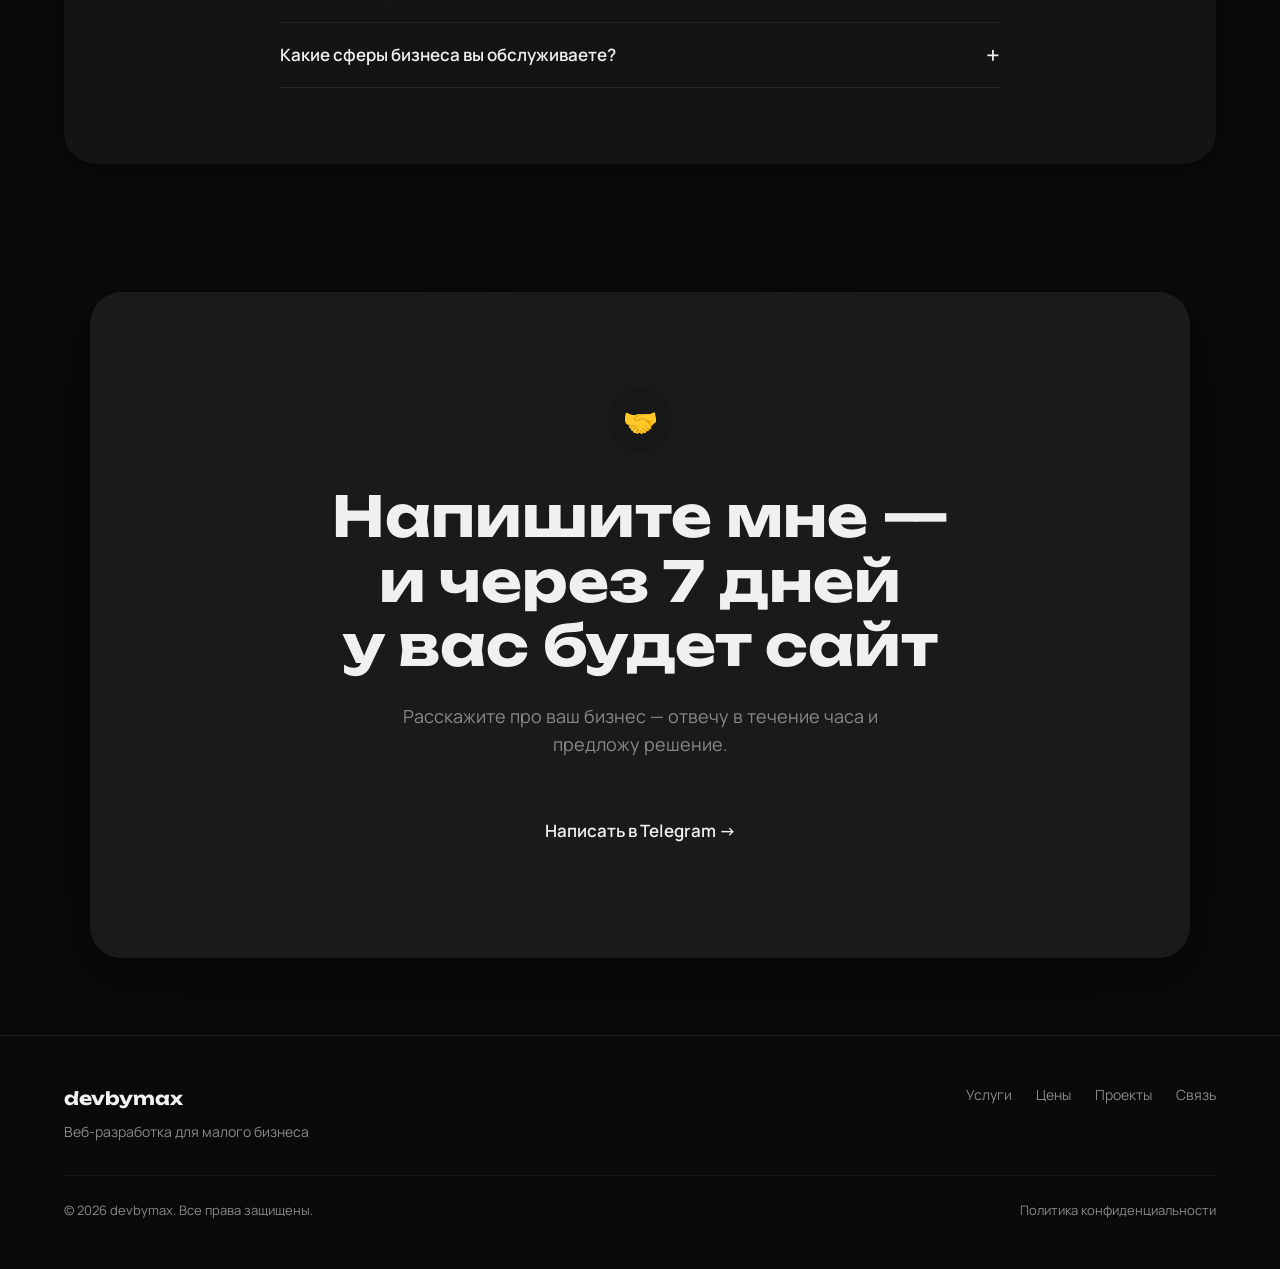
==== commit 77c3a92d: "dsds" ====
--- a/index.html
+++ b/index.html
@@ -11,7 +11,7 @@
   <meta property="og:url" content="https://devbymax.com">
   <link rel="preconnect" href="https://fonts.googleapis.com">
   <link rel="preconnect" href="https://fonts.gstatic.com" crossorigin>
-  <link href="https://fonts.googleapis.com/css2?family=Syne:wght@600;700&family=Inter:wght@400;500;600&display=swap" rel="stylesheet">
+  <link href="https://fonts.googleapis.com/css2?family=Manrope:wght@400;500;600;700&family=Unbounded:wght@600;700&display=swap" rel="stylesheet">
   <link rel="icon" type="image/svg+xml" href="data:image/svg+xml;utf8,<svg xmlns='http://www.w3.org/2000/svg' viewBox='0 0 32 32'><rect width='32' height='32' rx='6' fill='%230A0A0A'/><circle cx='16' cy='16' r='10' fill='none' stroke='%23C8A96E' stroke-width='3'/><rect x='19' y='6' width='3' height='20' fill='%23C8A96E'/></svg>">
   <link rel="stylesheet" href="css/style.css">
 </head>
@@ -47,51 +47,35 @@
   <main>
 
     <section id="hero">
-      <div class="container hero-grid">
-        <div class="hero-text">
-          <span class="section-label">ВЕБ-РАЗРАБОТКА ДЛЯ БИЗНЕСА</span>
-          <h1>Делаю сайты, которые <span class="accent">приводят клиентов</span> вашему бизнесу</h1>
+      <div class="hero-lamp" aria-hidden="true">
+        <div class="hero-lamp__veil"></div>
+        <div class="hero-lamp__orb"></div>
+        <div class="hero-lamp__beam"></div>
+        <div class="hero-lamp__line"></div>
+        <div class="hero-lamp__cone hero-lamp__cone--left">
+          <span class="hero-lamp__cone-mask hero-lamp__cone-mask--bottom"></span>
+          <span class="hero-lamp__cone-mask hero-lamp__cone-mask--left"></span>
+        </div>
+        <div class="hero-lamp__cone hero-lamp__cone--right">
+          <span class="hero-lamp__cone-mask hero-lamp__cone-mask--bottom"></span>
+          <span class="hero-lamp__cone-mask hero-lamp__cone-mask--right"></span>
+        </div>
+      </div>
+      <div class="container">
+        <div class="hero-content hero-content--lamp">
+          <h1>
+            <span class="hero-line-muted">Делаю сайты, которые</span>
+            <span class="accent">приводят клиентов</span>
+            <span class="hero-line-strong">вашему бизнесу</span>
+          </h1>
           <p class="hero-sub">Лендинги, сайты-визитки и автоматизация заявок для кафе, салонов и магазинов. Под ключ за 5–7 дней.</p>
           <div class="hero-cta-row">
             <a href="https://t.me/devbymax" class="btn btn-primary">Обсудить проект →</a>
             <a href="#cases" class="btn btn-ghost">Смотреть работы →</a>
           </div>
-          <div class="trust-line">
-            <span class="stars">★★★★★</span>
-            <span>15+ довольных клиентов</span>
-          </div>
-        </div>
-        <div class="hero-mockup">
-          <div class="browser-mockup">
-            <div class="browser-chrome">
-              <div class="browser-dots">
-                <span class="dot dot-red"></span>
-                <span class="dot dot-yellow"></span>
-                <span class="dot dot-green"></span>
-              </div>
-              <div class="browser-url">devbymax.com</div>
-            </div>
-            <div class="browser-content">
-              <div class="mock-line mock-line--w60"></div>
-              <div class="mock-line mock-line--w80"></div>
-              <div class="mock-line mock-line--w40"></div>
-              <div class="mock-grid">
-                <div class="mock-card"></div>
-                <div class="mock-card"></div>
-              </div>
-              <div class="mock-line mock-line--w70"></div>
-              <div class="mock-line mock-line--w50"></div>
-            </div>
-          </div>
-          <div class="floating-badge">🔥 15 заявок за первый месяц</div>
-        </div>
-      </div>
-    </section>
-    <div class="divider divider--wave" style="--fill: #0D0D0D; --from: #0A0A0A; background: #0A0A0A;">
-      <svg viewBox="0 0 1440 80" preserveAspectRatio="none" aria-hidden="true" focusable="false">
-        <path d="M0,26 C120,52 240,52 360,34 C480,16 600,12 720,30 C840,48 960,56 1080,40 C1200,24 1320,12 1440,28 L1440,80 L0,80 Z" fill="var(--fill)"></path>
-      </svg>
-    </div>
+        </div>
+      </div>
+    </section>
 
     <section id="marquee">
       <div class="marquee-track" aria-hidden="true">
@@ -120,103 +104,101 @@
 
     <section id="problems">
       <div class="container">
-        <div class="section-header reveal">
-          <span class="section-label">ПОЧЕМУ БЕЗ САЙТА — ПЛОХО</span>
-          <h2>Ваш бизнес теряет клиентов без сайта</h2>
-        </div>
-        <div class="problems-grid">
-          <div class="card reveal">
-            <span class="card-icon">🔍</span>
-            <h3>Клиенты не находят вас</h3>
-            <p>Ищут услуги в Google, но — они уходят к конкуренту, у которого есть сайт.</p>
-          </div>
-          <div class="card reveal">
-            <span class="card-icon">💬</span>
-            <h3>Нет удобного способа связаться</h3>
-            <p>Клиент хочет написать вам что-нибудь, но не знает как. Уходит к тому, у кого есть сайт.</p>
-          </div>
-          <div class="card reveal">
-            <span class="card-icon">😰</span>
-            <h3>Страшно начать</h3>
-            <p>Кажется, что делать сайт долго, дорого, и непонятно. Но это не так — я помогаю сделать это просто.</p>
-          </div>
-        </div>
-        <p class="resolution-line reveal">
-          <span class="resolution-line__lead">Я решаю все три проблемы.</span>
-          <span class="resolution-line__accent">Быстро, понятно и без головной боли.</span>
-        </p>
-      </div>
-    </section>
-    <div class="divider divider--curve" style="--fill: #141414; --from: #0F0F0F; background: #0F0F0F;">
-      <svg viewBox="0 0 1440 100" preserveAspectRatio="none" aria-hidden="true" focusable="false">
-        <path d="M0,0 C360,96 1080,96 1440,0 L1440,100 L0,100 Z" fill="var(--fill)"></path>
-      </svg>
-    </div>
+        <div class="section-panel">
+          <div class="section-header reveal">
+            <span class="section-label">ПОЧЕМУ БЕЗ САЙТА — ПЛОХО</span>
+            <h2>Ваш бизнес теряет клиентов без сайта</h2>
+          </div>
+          <div class="problems-grid">
+            <div class="card reveal">
+              <span class="card-icon">🔍</span>
+              <h3>Клиенты не находят вас</h3>
+              <p>Ищут услуги в Google, но — они уходят к конкуренту, у которого есть сайт.</p>
+            </div>
+            <div class="card reveal">
+              <span class="card-icon">💬</span>
+              <h3>Нет удобного способа связаться</h3>
+              <p>Клиент хочет написать вам что-нибудь, но не знает как. Уходит к тому, у кого есть сайт.</p>
+            </div>
+            <div class="card reveal">
+              <span class="card-icon">😰</span>
+              <h3>Страшно начать</h3>
+              <p>Кажется, что делать сайт долго, дорого, и непонятно. Но это не так — я помогаю сделать это просто.</p>
+            </div>
+          </div>
+          <p class="resolution-line reveal">
+            <span class="resolution-line__lead">Я решаю все три проблемы.</span>
+            <span class="resolution-line__accent">Быстро, понятно и без головной боли.</span>
+          </p>
+        </div>
+      </div>
+    </section>
 
     <section id="services">
       <div class="container">
-        <div class="section-header reveal">
-          <span class="section-label">УСЛУГИ</span>
-          <h2>Что я делаю</h2>
-          <p class="section-sub">Каждый сайт — это инструмент который работает для вашего бизнеса, а не просто красивая страница</p>
-        </div>
-        <div class="services-grid">
-          <div class="card service-card reveal">
-            <div class="service-card-top">
-              <span class="badge">Лендинг</span>
-              <span class="service-tag">от 10 000 ₽</span>
-            </div>
-            <h3><span class="service-emoji">🚀</span>Лендинг</h3>
-            <p>Профессиональный продающий сайт для услуги или товара. Разработка, адаптив, анимации.</p>
-            <div class="service-tags">
-              <span class="badge">разработка</span>
-              <span class="badge">адаптив</span>
-              <span class="badge">анимации</span>
-            </div>
-          </div>
-          <div class="card service-card reveal">
-            <div class="service-card-top">
-              <span class="badge">Визитка</span>
-              <span class="service-tag">от 10 000 ₽</span>
-            </div>
-            <h3><span class="service-emoji">📋</span>Сайт-визитка</h3>
-            <p>Быстрый сайт для представления вас или вашего бизнеса. Имя, контакты, услуги.</p>
-            <div class="service-tags">
-              <span class="badge">имя</span>
-              <span class="badge">контакты</span>
-              <span class="badge">услуги</span>
-            </div>
-          </div>
-          <div class="card service-card reveal">
-            <div class="service-card-top">
-              <span class="badge">Автоматизация</span>
-              <span class="service-tag">от 15 000 ₽</span>
-            </div>
-            <h3><span class="service-emoji">⚙️</span>Сайт + автоматизация</h3>
-            <p>Интеграция с Telegram, создание автоответов и воронки заявок.</p>
-            <div class="service-tags">
-              <span class="badge">telegram</span>
-              <span class="badge">автоответ</span>
-              <span class="badge">воронка</span>
-            </div>
-          </div>
-          <div class="card service-card reveal">
-            <div class="service-card-top">
-              <span class="badge">Интерактив</span>
-              <span class="service-tag">от 10 000 ₽</span>
-            </div>
-            <h3><span class="service-emoji">🎯</span>Квиз / опрос</h3>
-            <p>Интерактивный опрос для сбора лидов. Результаты приходят в Telegram.</p>
-            <div class="service-tags">
-              <span class="badge">квиз</span>
-              <span class="badge">лиды</span>
-              <span class="badge">telegram</span>
-            </div>
-          </div>
-        </div>
-      </div>
-    </section>
-    <div class="divider divider--slice" aria-hidden="true"></div>
+        <div class="section-panel">
+          <div class="section-header reveal">
+            <span class="section-label">УСЛУГИ</span>
+            <h2>Что я делаю</h2>
+            <p class="section-sub">Каждый сайт — это инструмент который работает для вашего бизнеса, а не просто красивая страница</p>
+          </div>
+          <div class="services-grid">
+            <div class="card service-card reveal">
+              <div class="service-card-top">
+                <span class="badge">Лендинг</span>
+                <span class="service-tag">от 10 000 ₽</span>
+              </div>
+              <h3><span class="service-emoji">🚀</span>Лендинг</h3>
+              <p>Профессиональный продающий сайт для услуги или товара. Разработка, адаптив, анимации.</p>
+              <div class="service-tags">
+                <span class="badge">разработка</span>
+                <span class="badge">адаптив</span>
+                <span class="badge">анимации</span>
+              </div>
+            </div>
+            <div class="card service-card reveal">
+              <div class="service-card-top">
+                <span class="badge">Визитка</span>
+                <span class="service-tag">от 10 000 ₽</span>
+              </div>
+              <h3><span class="service-emoji">📋</span>Сайт-визитка</h3>
+              <p>Быстрый сайт для представления вас или вашего бизнеса. Имя, контакты, услуги.</p>
+              <div class="service-tags">
+                <span class="badge">имя</span>
+                <span class="badge">контакты</span>
+                <span class="badge">услуги</span>
+              </div>
+            </div>
+            <div class="card service-card reveal">
+              <div class="service-card-top">
+                <span class="badge">Автоматизация</span>
+                <span class="service-tag">от 15 000 ₽</span>
+              </div>
+              <h3><span class="service-emoji">⚙️</span>Сайт + автоматизация</h3>
+              <p>Интеграция с Telegram, создание автоответов и воронки заявок.</p>
+              <div class="service-tags">
+                <span class="badge">telegram</span>
+                <span class="badge">автоответ</span>
+                <span class="badge">воронка</span>
+              </div>
+            </div>
+            <div class="card service-card reveal">
+              <div class="service-card-top">
+                <span class="badge">Интерактив</span>
+                <span class="service-tag">от 10 000 ₽</span>
+              </div>
+              <h3><span class="service-emoji">🎯</span>Квиз / опрос</h3>
+              <p>Интерактивный опрос для сбора лидов. Результаты приходят в Telegram.</p>
+              <div class="service-tags">
+                <span class="badge">квиз</span>
+                <span class="badge">лиды</span>
+                <span class="badge">telegram</span>
+              </div>
+            </div>
+          </div>
+        </div>
+      </div>
+    </section>
 
     <section id="cases">
       <div class="container">
@@ -336,11 +318,6 @@
         </div>
       </div>
     </section>
-    <div class="divider divider--angle" style="--fill: #0A0A0A; --from: #0A0A0A;">
-      <svg viewBox="0 0 1440 60" preserveAspectRatio="none" aria-hidden="true" focusable="false">
-        <path d="M0,8 L1440,60 L1440,0 L0,0 Z" fill="var(--fill)"></path>
-      </svg>
-    </div>
 
     <section id="stats">
       <div class="container">
@@ -364,151 +341,154 @@
         </div>
       </div>
     </section>
-    <div class="divider divider--curve" style="--fill: #111008; --from: #0A0A0A;">
-      <svg viewBox="0 0 1440 100" preserveAspectRatio="none" aria-hidden="true" focusable="false">
-        <path d="M0,0 C360,96 1080,96 1440,0 L1440,100 L0,100 Z" fill="var(--fill)"></path>
-      </svg>
-    </div>
 
     <section id="process">
       <div class="container">
+        <div class="section-panel">
+          <div class="section-header section-header--center reveal">
+            <span class="section-label">ПРОЦЕСС</span>
+            <h2>Как мы будем работать</h2>
+            <p class="section-sub">От первого сообщения до готового сайта — всего 5 шагов</p>
+          </div>
+          <div class="timeline">
+            <article class="process-step reveal">
+              <span class="process-num">01</span>
+              <div class="process-body">
+                <span class="badge">День 1</span>
+                <h3>Бриф</h3>
+                <p>Созваниваемся или переписываемся в Telegram. Я узнаю про ваш бизнес, цели, дизайн, цены. Займёт 30 минут.</p>
+              </div>
+            </article>
+
+            <article class="process-step reveal">
+              <span class="process-num">02</span>
+              <div class="process-body">
+                <span class="badge">День 2</span>
+                <h3>Макет</h3>
+                <p>Создаю прототип сайта в Figma. Вы видите структуру до начала разработки. Правки — пожалуйста.</p>
+              </div>
+            </article>
+
+            <article class="process-step reveal">
+              <span class="process-num">03</span>
+              <div class="process-body">
+                <span class="badge">День 3–4</span>
+                <h3>Разработка</h3>
+                <p>Верстаю сайт: HTML, CSS, анимации. Полный адаптив под все устройства. Вы видите прогресс каждый день.</p>
+              </div>
+            </article>
+
+            <article class="process-step reveal">
+              <span class="process-num">04</span>
+              <div class="process-body">
+                <span class="badge">День 5</span>
+                <h3>Правки</h3>
+                <p>Вношу до 3 раундов правок без доплат. Всё фиксируем в Telegram — быстро и по делу.</p>
+              </div>
+            </article>
+
+            <article class="process-step reveal">
+              <span class="process-num">05</span>
+              <div class="process-body">
+                <span class="badge">День 6–7</span>
+                <h3>Запуск</h3>
+                <p>Подключаю домен и хостинг, настраиваю форму и аналитику. Сайт живёт. Остаюсь на связи.</p>
+              </div>
+            </article>
+          </div>
+        </div>
+      </div>
+    </section>
+
+    <section id="pricing">
+      <div class="container section-panel pricing-panel">
+        <div class="pricing-background" aria-hidden="true">
+          <span class="pricing-background-grid"></span>
+          <span class="pricing-background-glow"></span>
+        </div>
         <div class="section-header section-header--center reveal">
-          <span class="section-label">ПРОЦЕСС</span>
-          <h2>Как мы будем работать</h2>
-          <p class="section-sub">От первого сообщения до готового сайта — всего 5 шагов</p>
-        </div>
-        <div class="timeline">
-          <div class="timeline-line"></div>
-
-          <div class="timeline-step timeline-step--left reveal">
-            <div class="timeline-circle">1</div>
-            <div class="card timeline-card">
-              <span class="badge">День 1</span>
-              <h3>Бриф</h3>
-              <p>Созваниваемся или переписываемся в Telegram. Я узнаю про ваш бизнес, цели, дизайн, цены. Займёт 30 минут.</p>
-            </div>
-          </div>
-
-          <div class="timeline-step timeline-step--right reveal">
-            <div class="timeline-circle">2</div>
-            <div class="card timeline-card">
-              <span class="badge">День 2</span>
-              <h3>Макет</h3>
-              <p>Создаю прототип сайта в Figma. Вы видите структуру до начала разработки. Правки — пожалуйста.</p>
-            </div>
-          </div>
-
-          <div class="timeline-step timeline-step--left reveal">
-            <div class="timeline-circle">3</div>
-            <div class="card timeline-card">
-              <span class="badge">День 3–4</span>
-              <h3>Разработка</h3>
-              <p>Верстаю сайт: HTML, CSS, анимации. Полный адаптив под все устройства. Вы видите прогресс каждый день.</p>
-            </div>
-          </div>
-
-          <div class="timeline-step timeline-step--right reveal">
-            <div class="timeline-circle">4</div>
-            <div class="card timeline-card">
-              <span class="badge">День 5</span>
-              <h3>Правки</h3>
-              <p>Вношу до 3 раундов правок без доплат. Всё фиксируем в Telegram — быстро и по делу.</p>
-            </div>
-          </div>
-
-          <div class="timeline-step timeline-step--left reveal">
-            <div class="timeline-circle">5</div>
-            <div class="card timeline-card">
-              <span class="badge">День 6–7</span>
-              <h3>Запуск</h3>
-              <p>Подключаю домен и хостинг, настраиваю форму и аналитику. Сайт живёт. Остаюсь на связи.</p>
-            </div>
-          </div>
-        </div>
-      </div>
-    </section>
-    <div class="divider divider--wave" style="--fill: #0A0A0A; --from: #111008; background: #111008;">
-      <svg viewBox="0 0 1440 80" preserveAspectRatio="none" aria-hidden="true" focusable="false">
-        <path d="M0,26 C120,52 240,52 360,34 C480,16 600,12 720,30 C840,48 960,56 1080,40 C1200,24 1320,12 1440,28 L1440,80 L0,80 Z" fill="var(--fill)"></path>
-      </svg>
-    </div>
-
-    <section id="pricing">
-      <div class="pricing-stage">
-        <div class="pricing-stage__grid" aria-hidden="true"></div>
-        <div class="pricing-stage__sparkles" aria-hidden="true"></div>
-        <div class="pricing-stage__glow" aria-hidden="true"></div>
-        <div class="container">
-          <div class="section-header section-header--center reveal">
-            <span class="section-label">ЦЕНЫ</span>
-            <h2 data-words-reveal>Прозрачные цены без сюрпризов</h2>
-            <p class="section-sub">Выберите подходящий пакет — чем больше нам сайт — тем лучше результат</p>
-          </div>
-          <div class="pricing-grid">
-
-          <div class="card pricing-card reveal" style="--reveal-delay: 0.05s;">
+          <span class="section-label">ЦЕНЫ</span>
+          <h2 data-words-reveal>Прозрачные цены без сюрпризов</h2>
+          <p class="section-sub">Выберите подходящий пакет — чем больше нам сайт, тем выше результат</p>
+        </div>
+        <div class="pricing-grid">
+          <article class="card pricing-card pricing-delay-1 reveal">
             <h3 class="pricing-name">Старт</h3>
-            <div class="pricing-price">от 10 000 <span class="pricing-currency">₽</span></div>
+            <div class="pricing-price">
+              <span class="pricing-price-prefix">ОТ</span>
+              <span class="pricing-price-value">10 000</span>
+              <span class="pricing-currency">₽</span>
+            </div>
+            <p class="pricing-period-label">/месяц</p>
+            <div class="pricing-divider" aria-hidden="true"></div>
             <ul class="pricing-features">
-              <li><span class="check">✓</span> Сайт-визитка с описанием услуг</li>
-              <li><span class="check">✓</span> Адаптив под все устройства</li>
-              <li><span class="check">✓</span> Базовая SEO настройка</li>
-              <li><span class="check">✓</span> Дизайн на основе готового шаблона</li>
-              <li><span class="check">✓</span> Готово за 3–5 дней</li>
+              <li>Сайт-визитка с описанием услуг</li>
+              <li>Адаптив под все устройства</li>
+              <li>Базовая SEO настройка</li>
+              <li>Дизайн на основе готового шаблона</li>
+              <li>Готово за 3–5 дней</li>
             </ul>
             <a href="https://t.me/devbymax" class="btn btn-ghost btn-full">Выбрать</a>
-          </div>
-
-          <div class="card pricing-card pricing-card--popular is-popular reveal" style="--reveal-delay: 0.15s;">
+          </article>
+
+          <article class="card pricing-card pricing-card--featured pricing-card--popular is-popular pricing-delay-2 reveal">
             <span class="pricing-badge">Популярный</span>
             <h3 class="pricing-name">Бизнес</h3>
-            <div class="pricing-price">от 15 000 <span class="pricing-currency">₽</span></div>
+            <div class="pricing-price">
+              <span class="pricing-price-prefix">ОТ</span>
+              <span class="pricing-price-value">15 000</span>
+              <span class="pricing-currency">₽</span>
+            </div>
+            <p class="pricing-period-label">/месяц</p>
+            <div class="pricing-divider" aria-hidden="true"></div>
             <ul class="pricing-features">
-              <li><span class="check">✓</span> Лендинг до 5 разделов</li>
-              <li><span class="check">✓</span> Форма обратной связи + Telegram уведомления</li>
-              <li><span class="check">✓</span> Анимации и интерактивный дизайн</li>
-              <li><span class="check">✓</span> Интеграция с CRM или таблицами</li>
-              <li><span class="check">✓</span> Google Analytics подключение</li>
-              <li><span class="check">✓</span> SEO оптимизация</li>
-              <li><span class="check">✓</span> Готово за 5–7 дней после оплаты</li>
+              <li>Лендинг до 5 разделов</li>
+              <li>Форма обратной связи + Telegram уведомления</li>
+              <li>Анимации и интерактивный дизайн</li>
+              <li>Интеграция с CRM или таблицами</li>
+              <li>Google Analytics подключение</li>
+              <li>SEO оптимизация</li>
+              <li>Готово за 5–7 дней после оплаты</li>
             </ul>
             <a href="https://t.me/devbymax" class="btn btn-primary btn-full">Выбрать</a>
-          </div>
-
-          <div class="card pricing-card reveal" style="--reveal-delay: 0.25s;">
+          </article>
+
+          <article class="card pricing-card pricing-delay-3 reveal">
             <h3 class="pricing-name">Про</h3>
-            <div class="pricing-price">от 25 000 <span class="pricing-currency">₽</span></div>
+            <div class="pricing-price">
+              <span class="pricing-price-prefix">ОТ</span>
+              <span class="pricing-price-value">25 000</span>
+              <span class="pricing-currency">₽</span>
+            </div>
+            <p class="pricing-period-label">/месяц</p>
+            <div class="pricing-divider" aria-hidden="true"></div>
             <ul class="pricing-features">
-              <li><span class="check">✓</span> Всё из пакета Бизнес</li>
-              <li><span class="check">✓</span> Многостраничный сайт — до 10+ страниц</li>
-              <li><span class="check">✓</span> Сложный функционал и автоматизация</li>
-              <li><span class="check">✓</span> Личный кабинет или каталог</li>
-              <li><span class="check">✓</span> A/B тестирование</li>
-              <li><span class="check">✓</span> Приоритет в очереди</li>
+              <li>Всё из пакета Бизнес</li>
+              <li>Многостраничный сайт — до 10+ страниц</li>
+              <li>Сложный функционал и автоматизация</li>
+              <li>Личный кабинет или каталог</li>
+              <li>A/B тестирование</li>
+              <li>Приоритет в очереди</li>
             </ul>
             <a href="https://t.me/devbymax" class="btn btn-ghost btn-full">Выбрать</a>
-          </div>
-
-          </div>
-        </div>
-      </div>
-    </section>
-    <div class="section-transition" aria-hidden="true">
-      <div class="section-transition__rule">
-        <span class="section-transition__line"></span>
-        <span class="section-transition__dot"></span>
-        <span class="section-transition__line"></span>
-      </div>
-      <span class="section-transition__label">Остались вопросы?</span>
+          </article>
+        </div>
+      </div>
+    </section>
+    <div class="section-bridge" aria-hidden="true">
+      <span class="section-bridge__line"></span>
+      <span class="section-bridge__dot"></span>
+      <span class="section-bridge__line"></span>
     </div>
 
     <section id="faq">
       <div class="container">
-        <div class="section-header section-header--center reveal">
-          <span class="section-label">FAQ</span>
-          <h2>Частые вопросы</h2>
-        </div>
-        <div class="faq-list">
+        <div class="section-panel">
+          <div class="section-header section-header--center reveal">
+            <span class="section-label">FAQ</span>
+            <h2>Частые вопросы</h2>
+          </div>
+          <div class="faq-list">
 
           <div class="faq-item reveal">
             <button class="faq-question" aria-expanded="false">
@@ -570,29 +550,23 @@
             </div>
           </div>
 
-        </div>
-      </div>
-    </section>
-    <div class="divider divider--curve" style="--fill: #0D0B07; --from: #0A0A0A;">
-      <svg viewBox="0 0 1440 100" preserveAspectRatio="none" aria-hidden="true" focusable="false">
-        <path d="M0,0 C360,96 1080,96 1440,0 L1440,100 L0,100 Z" fill="var(--fill)"></path>
-      </svg>
-    </div>
+          </div>
+        </div>
+      </div>
+    </section>
 
     <section id="cta">
       <div class="container">
-        <div class="cta-block reveal">
-          <h2>Напишите мне — и через 7&nbsp;дней у&nbsp;вас будет сайт</h2>
-          <p class="cta-sub">Расскажите про ваш бизнес — отвечу в течение часа и предложу решение.</p>
-          <a href="https://t.me/devbymax" class="btn btn-primary btn-lg">Написать в Telegram →</a>
-        </div>
-      </div>
-    </section>
-    <div class="divider divider--wave" style="--fill: #050505; --from: #0D0B07; background: #0D0B07;">
-      <svg viewBox="0 0 1440 80" preserveAspectRatio="none" aria-hidden="true" focusable="false">
-        <path d="M0,26 C120,52 240,52 360,34 C480,16 600,12 720,30 C840,48 960,56 1080,40 C1200,24 1320,12 1440,28 L1440,80 L0,80 Z" fill="var(--fill)"></path>
-      </svg>
-    </div>
+        <div class="cta-panel">
+          <div class="cta-block reveal">
+            <div class="cta-icon" aria-hidden="true">🤝</div>
+            <h2>Напишите мне — и через 7&nbsp;дней у&nbsp;вас будет сайт</h2>
+            <p class="cta-sub">Расскажите про ваш бизнес — отвечу в течение часа и предложу решение.</p>
+            <a href="https://t.me/devbymax" class="btn btn-primary btn-lg">Написать в Telegram →</a>
+          </div>
+        </div>
+      </div>
+    </section>
 
   </main>
 
--- a/css/style.css
+++ b/css/style.css
@@ -10,15 +10,17 @@
   --border-hover: rgba(255,255,255,0.15);
   --border-accent: rgba(200,169,110,0.4);
   --radius-card: 16px;
-  --radius-btn: 12px;
-  --font-heading: 'Syne', sans-serif;
-  --font-body: 'Inter', sans-serif;
+  --radius-btn: 100px;
+  --shadow-card: 0 4px 16px rgba(0,0,0,0.40);
+  --shadow-card-hover: 0 8px 24px rgba(0,0,0,0.55);
+  --font-heading: 'Unbounded', sans-serif;
+  --font-body: 'Manrope', sans-serif;
   --header-height: clamp(64px, 7vw, 72px);
   --header-h: var(--header-height);
   --hero-top-gap: 16px;
   --hero-top-gap-desktop: 28px;
   --anchor-scroll-gap: clamp(48px, 10vw, 56px);
-  --section-space: clamp(60px, 5.5vw, 100px);
+  --section-space: clamp(40px, 4vw, 72px);
   --grid-gap: clamp(16px, 2.4vw, 32px);
   --card-pad: clamp(20px, 2.4vw, 32px);
 }
@@ -76,6 +78,14 @@
   padding-inline: clamp(16px, 3vw, 24px);
 }
 
+.section-panel {
+  background: var(--surface);
+  border-radius: 32px;
+  box-shadow: var(--shadow-card);
+  padding: clamp(48px, 6vw, 80px) clamp(24px, 4vw, 64px);
+}
+
+
 .section-label {
   display: block;
   color: var(--accent);
@@ -88,7 +98,7 @@
 }
 
 .section-header {
-  margin-bottom: 48px;
+  margin-bottom: 32px;
 }
 
 .section-header--center {
@@ -145,14 +155,14 @@
   font-weight: 600;
   font-size: 16px;
   border-radius: var(--radius-btn);
-  padding: 16px 32px;
+  padding: 14px 28px;
   transition: background 0.2s ease, transform 0.2s ease, border-color 0.2s ease;
   white-space: nowrap;
 }
 
 .btn-primary {
   background: var(--accent);
-  color: var(--bg);
+  color: #0A0A0A;
   border: none;
 }
 
@@ -164,11 +174,11 @@
 .btn-ghost {
   background: transparent;
   color: var(--text);
-  border: 1px solid rgba(255,255,255,0.2);
+  border: 1px solid rgba(255,255,255,0.20);
 }
 
 .btn-ghost:hover {
-  border-color: rgba(255,255,255,0.4);
+  border-color: rgba(255,255,255,0.40);
   background: rgba(255,255,255,0.04);
 }
 
@@ -178,7 +188,7 @@
 }
 
 .btn-lg {
-  padding: 20px 48px;
+  padding: 18px 40px;
   font-size: 17px;
 }
 
@@ -188,25 +198,27 @@
 }
 
 .card {
-  background: var(--surface);
+  background: var(--surface-2);
   border: 1px solid var(--border);
   border-radius: var(--radius-card);
   padding: var(--card-pad);
   transition: border-color 0.3s ease, transform 0.3s ease, box-shadow 0.3s ease;
+  box-shadow: var(--shadow-card);
 }
 
 .card:hover {
   border-color: var(--border-hover);
   transform: translateY(-4px);
-  box-shadow: 0 8px 32px rgba(200,169,110,0.08);
+  box-shadow: var(--shadow-card-hover);
 }
 
 .badge {
   display: inline-flex;
   align-items: center;
   padding: 4px 12px;
-  background: rgba(200,169,110,0.12);
-  color: var(--accent);
+  background: #0A0A0A;
+  color: #F0F0F0;
+  border: 1px solid rgba(255,255,255,0.12);
   border-radius: 100px;
   font-family: var(--font-body);
   font-weight: 600;
@@ -222,7 +234,9 @@
   top: 0;
   z-index: 100;
   height: var(--header-height);
-  background: #0A0A0A;
+  background: transparent;
+  -webkit-backdrop-filter: blur(12px);
+  backdrop-filter: blur(12px);
   transition: background 0.3s ease, backdrop-filter 0.3s ease, border-color 0.3s ease;
   border-bottom: 1px solid transparent;
 }
@@ -268,7 +282,7 @@
 }
 
 .nav-desktop a.is-active {
-  color: var(--accent);
+  color: #F0F0F0;
 }
 
 .nav-desktop a::after {
@@ -278,7 +292,7 @@
   right: 0;
   bottom: -6px;
   height: 1px;
-  background: rgba(200,169,110,0.75);
+  background: rgba(255,255,255,0.75);
   transform: scaleX(0);
   transform-origin: center;
   transition: transform 0.2s ease;
@@ -326,7 +340,7 @@
   left: 0;
   right: 0;
   bottom: 0;
-  background: var(--bg);
+  background: #0A0A0A;
   display: flex;
   align-items: center;
   justify-content: center;
@@ -363,41 +377,179 @@
 /* ==================== HERO ==================== */
 
 #hero {
-  min-height: calc(100vh - var(--header-h));
-  min-height: calc(100dvh - var(--header-h));
+  position: relative;
+  z-index: 0;
+  overflow: hidden;
+  min-height: max(80vh, calc(100vh - var(--header-h)));
+  min-height: max(80vh, calc(100dvh - var(--header-h)));
   padding-top: var(--hero-top-gap);
   display: flex;
   align-items: center;
+  justify-content: center;
   background: var(--bg);
-  position: relative;
-  overflow: hidden;
-}
-
-#hero::before {
-  content: '';
+}
+
+.hero-lamp {
+  position: absolute;
+  inset: 0;
+  z-index: 0;
+  pointer-events: none;
+  display: flex;
+  justify-content: center;
+  align-items: flex-start;
+}
+
+.hero-lamp__veil {
   position: absolute;
   top: 0;
+  left: 50%;
+  width: 100vw;
+  height: 12rem;
+  transform: translateX(-50%);
+  opacity: 0.06;
+  -webkit-backdrop-filter: blur(12px);
+  backdrop-filter: blur(12px);
+  z-index: 5;
+}
+
+.hero-lamp__orb {
+  position: absolute;
+  left: 50%;
+  top: 0;
+  width: min(28rem, 92vw);
+  height: 9rem;
+  transform: translate(-50%, -28%);
+  border-radius: 9999px;
+  background: var(--accent);
+  opacity: 0.34;
+  filter: blur(52px);
+  z-index: 2;
+}
+
+.hero-lamp__beam {
+  position: absolute;
+  left: 50%;
+  top: 0;
+  width: 8rem;
+  height: 9rem;
+  transform: translate(-50%, -22%);
+  border-radius: 9999px;
+  background: var(--accent);
+  opacity: 0.28;
+  filter: blur(36px);
+  z-index: 3;
+  transition: width 0.8s cubic-bezier(0.4, 0, 0.2, 1) 0.25s;
+}
+
+.hero-lamp__line {
+  position: absolute;
+  left: 50%;
+  top: 0;
+  width: 12rem;
+  height: 2px;
+  margin-top: 0.35rem;
+  transform: translateX(-50%);
+  background: color-mix(in srgb, var(--accent) 42%, transparent);
+  opacity: 0.35;
+  z-index: 4;
+  transition:
+    width 0.8s cubic-bezier(0.4, 0, 0.2, 1) 0.25s,
+    opacity 0.8s cubic-bezier(0.4, 0, 0.2, 1) 0.25s;
+}
+
+.hero-lamp__cone {
+  position: absolute;
+  top: 0;
+  width: 14rem;
+  height: 14rem;
+  opacity: 0.32;
+  z-index: 1;
+  transition:
+    width 0.8s cubic-bezier(0.4, 0, 0.2, 1) 0.28s,
+    opacity 0.8s cubic-bezier(0.4, 0, 0.2, 1) 0.28s;
+}
+
+.hero-lamp__cone--left {
+  right: 50%;
+  transform-origin: 100% 0;
+  background: conic-gradient(
+    from 70deg at 100% 0%,
+    color-mix(in srgb, var(--accent) 38%, transparent),
+    transparent 58%,
+    transparent
+  );
+}
+
+.hero-lamp__cone--right {
+  left: 50%;
+  transform-origin: 0 0;
+  background: conic-gradient(
+    from 290deg at 0% 0%,
+    transparent,
+    transparent 42%,
+    color-mix(in srgb, var(--accent) 38%, transparent)
+  );
+}
+
+.hero-lamp__cone-mask {
+  position: absolute;
+  background: var(--bg);
+  z-index: 2;
+  pointer-events: none;
+}
+
+.hero-lamp__cone-mask--bottom {
   left: 0;
-  width: clamp(420px, 56vw, 800px);
-  height: clamp(320px, 42vw, 600px);
-  background: radial-gradient(ellipse at 0% 0%, rgba(200,169,110,0.04), transparent 70%);
-  pointer-events: none;
-}
-
-.hero-grid {
-  display: grid;
-  grid-template-columns: 1fr;
-  gap: var(--grid-gap);
-  align-items: center;
-  padding-top: var(--hero-top-gap);
-  padding-bottom: clamp(24px, 4vw, 44px);
+  bottom: 0;
   width: 100%;
+  height: 10rem;
+  -webkit-mask-image: linear-gradient(to top, #000, transparent);
+  mask-image: linear-gradient(to top, #000, transparent);
+}
+
+.hero-lamp__cone-mask--left {
+  left: 0;
+  top: 0;
+  width: 10rem;
+  height: 100%;
+  -webkit-mask-image: linear-gradient(to right, #000, transparent);
+  mask-image: linear-gradient(to right, #000, transparent);
+}
+
+.hero-lamp__cone-mask--right {
+  right: 0;
+  top: 0;
+  width: 10rem;
+  height: 100%;
+  -webkit-mask-image: linear-gradient(to left, #000, transparent);
+  mask-image: linear-gradient(to left, #000, transparent);
+}
+
+#hero.hero--inview .hero-lamp__beam {
+  width: 16rem;
+}
+
+#hero.hero--inview .hero-lamp__line {
+  width: min(30rem, 88vw);
+  opacity: 0.42;
+}
+
+#hero.hero--inview .hero-lamp__cone {
+  width: min(28rem, 46vw);
+  opacity: 0.4;
+}
+
+#hero .container {
+  width: 100%;
+  background: transparent;
+  position: relative;
+  z-index: 10;
 }
 
 @keyframes heroFadeUp {
   from {
     opacity: 0;
-    transform: translateY(32px);
+    transform: translateY(24px);
   }
   to {
     opacity: 1;
@@ -405,29 +557,81 @@
   }
 }
 
-.hero-text {
+.hero-content {
   display: flex;
   flex-direction: column;
-  gap: 24px;
-  max-width: 560px;
+  gap: 0;
+  max-width: 760px;
   width: 100%;
+  margin: 0 auto 0 0;
   min-width: 0;
-  justify-self: start;
+  padding-block: clamp(48px, 6vw, 80px);
   position: relative;
   z-index: 2;
-  animation: heroFadeUp 0.8s ease-out both;
-}
-
-.hero-text .section-label {
+}
+
+.hero-content--lamp {
+  margin-left: auto;
+  margin-right: auto;
+  text-align: center;
+  align-items: center;
+  max-width: 42rem;
+  opacity: 0;
+  transform: translateY(24px);
+}
+
+#hero.hero--inview .hero-content--lamp {
+  animation: heroFadeUp 0.75s ease-out 0.28s forwards;
+}
+
+.hero-content > * + * {
+  margin-top: 24px;
+}
+
+.hero-content .section-label {
   margin-bottom: 0;
 }
 
-.hero-text h1 {
+.hero-content--lamp > * + * {
+  margin-top: 20px;
+}
+
+.hero-content--lamp .hero-cta-row {
+  margin-top: 32px;
+}
+
+.hero-content h1 {
   font-family: var(--font-heading);
   font-weight: 700;
   font-size: clamp(36px, 6vw, 64px);
   line-height: 1.08;
   color: var(--text);
+  display: flex;
+  flex-direction: column;
+  gap: 4px;
+}
+
+.hero-content--lamp h1 {
+  align-items: center;
+}
+
+.hero-line-muted,
+.hero-line-strong,
+.hero-content h1 .accent {
+  display: block;
+}
+
+.hero-line-muted {
+  color: #888888;
+}
+
+.hero-line-strong,
+.hero-content h1 .accent {
+  color: #C8A96E;
+}
+
+.hero-line-strong {
+  color: #F0F0F0;
 }
 
 .hero-sub {
@@ -437,11 +641,18 @@
   max-width: 100%;
 }
 
+.hero-content--lamp .hero-sub {
+  max-width: 38rem;
+  margin-left: auto;
+  margin-right: auto;
+}
+
 .hero-cta-row {
   display: flex;
   flex-wrap: wrap;
   gap: 16px;
   align-items: stretch;
+  justify-content: center;
 }
 
 .trust-line {
@@ -458,43 +669,6 @@
   letter-spacing: 2px;
 }
 
-.hero-mockup {
-  position: relative;
-  width: 100%;
-  min-width: 0;
-  display: flex;
-  justify-content: center;
-  animation: heroFadeUp 0.8s ease-out 0.2s both;
-}
-
-.browser-mockup {
-  width: 100%;
-  max-width: clamp(320px, 45vw, 520px);
-  aspect-ratio: 16 / 10;
-  border-radius: 12px;
-  border: 1px solid rgba(200,169,110,0.15);
-  overflow: hidden;
-  background: #1A1A1A;
-  display: flex;
-  flex-direction: column;
-  box-shadow: 0 0 60px rgba(200,169,110,0.12);
-}
-
-.browser-chrome {
-  display: flex;
-  align-items: center;
-  gap: 12px;
-  padding: 12px 16px;
-  background: var(--surface-2);
-  border-bottom: 1px solid var(--border);
-  flex-shrink: 0;
-}
-
-.browser-dots {
-  display: flex;
-  gap: 6px;
-}
-
 .dot {
   width: 10px;
   height: 10px;
@@ -505,132 +679,76 @@
 .dot-yellow { background: #FEBC2E; }
 .dot-green { background: #28C840; }
 
-.browser-url {
-  flex: 1;
-  background: rgba(255,255,255,0.06);
-  border-radius: 6px;
-  padding: 4px 12px;
-  font-size: 12px;
-  color: var(--muted);
-  font-family: var(--font-body);
-}
-
-.browser-content {
-  padding: 24px;
-  flex: 1;
-  min-height: 0;
-  background: linear-gradient(135deg, #1A1A1A 0%, #121212 100%);
-  display: flex;
-  flex-direction: column;
-  gap: 12px;
-}
-
-.mock-line {
-  height: 8px;
-  border-radius: 4px;
-  background: rgba(255,255,255,0.06);
-}
-
-.mock-line--w40 { width: 40%; }
-.mock-line--w50 { width: 50%; }
-.mock-line--w60 { width: 60%; }
-.mock-line--w70 { width: 70%; }
-.mock-line--w80 { width: 80%; }
-
-.mock-grid {
-  display: grid;
-  grid-template-columns: 1fr 1fr;
-  gap: 12px;
-  margin: 8px 0;
-}
-
-.mock-card {
-  height: 64px;
-  border-radius: 8px;
-  background: rgba(255,255,255,0.04);
-  border: 1px solid rgba(255,255,255,0.04);
-}
-
-.floating-badge {
-  position: absolute;
-  bottom: clamp(10px, 1.8vw, 16px);
-  right: clamp(10px, 1.8vw, 16px);
-  background: var(--surface);
-  border: 1px solid rgba(200,169,110,0.4);
-  border-radius: 12px;
-  padding: clamp(10px, 1.6vw, 12px) clamp(12px, 2vw, 16px);
-  font-family: var(--font-body);
-  font-weight: 600;
-  font-size: clamp(12px, 1.5vw, 13px);
-  color: var(--text);
-  box-shadow: 0 8px 24px rgba(0,0,0,0.4);
-  white-space: nowrap;
-  z-index: 3;
+@media (max-width: 960px) {
+  .hero-content:not(.hero-content--lamp) {
+    max-width: 100%;
+  }
+}
+
+@media (prefers-reduced-motion: reduce) {
+  #hero.hero--inview .hero-lamp__beam {
+    width: 16rem;
+  }
+
+  #hero.hero--inview .hero-lamp__line {
+    width: min(30rem, 88vw);
+    opacity: 0.42;
+  }
+
+  #hero.hero--inview .hero-lamp__cone {
+    width: min(28rem, 46vw);
+    opacity: 0.4;
+  }
+
+  .hero-lamp__beam,
+  .hero-lamp__line,
+  .hero-lamp__cone {
+    transition: none;
+  }
+
+  .hero-content--lamp {
+    opacity: 1;
+    transform: none;
+    animation: none;
+  }
 }
 
 @media (max-width: 767px) {
-  .hero-text {
-    text-align: center;
-    justify-self: center;
-    margin-inline: auto;
-  }
-
-  .hero-cta-row {
-    justify-content: center;
-  }
-
-  .trust-line {
-    justify-content: center;
-  }
-
-  .divider svg,
-  .divider--wave svg,
-  .divider--curve svg {
-    height: 40px;
-  }
-
-  .divider--slice {
-    height: clamp(40px, 10vw, 64px);
-  }
-
-  .section-transition {
-    padding: 40px 20px;
-    gap: 14px;
-  }
-
-  .section-transition__rule {
+  .section-bridge {
     max-width: 92%;
-    gap: 12px;
-  }
-
-  .section-transition__label {
-    font-size: 10px;
-    letter-spacing: 0.16em;
   }
 }
 
 /* ==================== PROBLEMS ==================== */
 
 #marquee {
-  background: #0D0D0D;
+  margin-top: clamp(40px, 6vw, 72px);
+  background: #141414;
   border-top: 1px solid rgba(255,255,255,0.06);
   border-bottom: 1px solid rgba(255,255,255,0.06);
   overflow: hidden;
   padding-inline: 18px;
+  height: 64px;
+  display: flex;
+  align-items: center;
 }
 
 .marquee-track {
   display: flex;
   width: max-content;
-  animation: marqueeMove 20s linear infinite;
+  animation: marqueeMove 40s linear infinite;
   will-change: transform;
+}
+
+#marquee:hover .marquee-track {
+  animation-play-state: paused;
 }
 
 .marquee-content {
   display: inline-flex;
   align-items: center;
   gap: 18px;
-  padding-block: 14px;
+  padding-block: 0;
   padding-right: 18px;
   padding-left: 0;
   white-space: nowrap;
@@ -655,14 +773,30 @@
 }
 
 #problems {
-  padding: clamp(52px, 8vw, 68px) 0 var(--section-space);
-  background: #0F0F0F;
+  padding: var(--section-space) 0;
+  background: var(--bg);
 }
 
 .problems-grid {
   display: grid;
   grid-template-columns: 1fr;
-  gap: var(--grid-gap);
+  gap: 24px;
+}
+
+#problems .section-panel {
+  padding: clamp(48px, 6vw, 80px) clamp(24px, 4vw, 64px);
+}
+
+#problems .card {
+  border: 1px solid rgba(255,255,255,0.08);
+  border-radius: 16px;
+  padding: 32px;
+  box-shadow: var(--shadow-card);
+}
+
+#problems .card:hover {
+  transform: translateY(-4px);
+  box-shadow: var(--shadow-card-hover);
 }
 
 .card-icon {
@@ -686,6 +820,7 @@
   line-height: 1.6;
 }
 
+
 .resolution-line {
   display: flex;
   flex-wrap: wrap;
@@ -700,29 +835,27 @@
 
   text-align: center;
   font-family: var(--font-body);
-  font-size: clamp(16px, 1.6vw, 18px);
+  font-size: 17px;
   line-height: 1.5;
   letter-spacing: 0.005em;
-
-  background:
-    radial-gradient(120% 180% at 50% 50%, rgba(200,169,110,0.05) 0%, rgba(20,20,20,0) 55%),
-    linear-gradient(180deg, #121212 0%, #0B0B0B 100%);
-  border: 1px solid rgba(255,255,255,0.06);
+  font-weight: 500;
+
+  background: #1A1A1A;
+  border: 1px solid rgba(255,255,255,0.08);
   border-radius: 18px;
-  box-shadow:
-    inset 0 1px 0 rgba(255,255,255,0.03),
-    0 8px 24px rgba(0,0,0,0.35);
+  box-shadow: none;
 }
 
 .resolution-line__lead {
-  color: #FFFFFF;
-  font-weight: 700;
+  color: #F0F0F0;
+  font-weight: 500;
 }
 
 .resolution-line__accent {
-  color: #C8A96E;
-  font-weight: 600;
-}
+  color: #F0F0F0;
+  font-weight: 500;
+}
+
 
 @media (max-width: 767px) {
   .resolution-line {
@@ -739,26 +872,47 @@
 
 #services {
   padding: var(--section-space) 0;
-  background: #141414;
+  background: var(--bg);
 }
 
 .services-grid {
   display: grid;
   grid-template-columns: 1fr;
-  gap: var(--grid-gap);
+  gap: 24px;
+}
+
+#services .section-panel {
+  padding: clamp(48px, 6vw, 80px) clamp(24px, 4vw, 64px);
 }
 
 .service-card {
+  --service-card-bg: #131313;
+  --service-card-border: rgba(255,255,255,0.07);
+  --service-card-shadow: 0 14px 34px rgba(0,0,0,0.48), inset 0 1px 0 rgba(255,255,255,0.03);
+  --service-chip-bg: #1C1A17;
+  --service-chip-border: rgba(200,169,110,0.22);
+  --service-chip-text: #C8A96E;
   display: flex;
   flex-direction: column;
-  gap: 16px;
-  padding: 36px;
+  gap: 18px;
+  padding: clamp(22px, 2.6vw, 30px);
+  border-radius: 22px;
+  background: var(--service-card-bg);
+  border: 1px solid var(--service-card-border);
+  box-shadow: var(--service-card-shadow);
+  position: relative;
+  overflow: hidden;
 }
 
 .service-card::before {
   content: '';
-  width: 40px;
-  border-top: 2px solid #C8A96E;
+  position: absolute;
+  top: 18px;
+  left: 24px;
+  width: 44px;
+  height: 2px;
+  background: rgba(200,169,110,0.9);
+  border-radius: 100px;
 }
 
 .service-card-top {
@@ -767,6 +921,17 @@
   align-items: center;
   flex-wrap: wrap;
   gap: 10px;
+  padding-top: 14px;
+}
+
+.service-card .service-card-top .badge {
+  background: #1A1A1A;
+  color: #B9B9B9;
+  border: 1px solid rgba(255,255,255,0.08);
+  border-radius: 999px;
+  padding: 5px 14px;
+  font-size: 11px;
+  letter-spacing: 0.06em;
 }
 
 .service-tag {
@@ -774,51 +939,93 @@
   font-weight: 600;
   font-size: 13px;
   color: var(--accent);
+  letter-spacing: 0.01em;
 }
 
 .service-card h3 {
   font-family: var(--font-heading);
   font-weight: 600;
-  font-size: 20px;
-  color: var(--text);
+  font-size: clamp(22px, 2.4vw, 30px);
+  line-height: 1.12;
+  color: #F0F0F0;
   display: flex;
   align-items: center;
-  gap: 20px;
+  gap: 12px;
 }
 
 .service-emoji {
-  font-size: 48px;
+  font-size: clamp(30px, 3.2vw, 36px);
   line-height: 1;
   flex-shrink: 0;
 }
 
 .service-card p {
-  font-size: 15px;
-  color: var(--muted);
-  line-height: 1.6;
+  font-size: clamp(14px, 1.35vw, 17px);
+  color: #8C8C8C;
+  line-height: 1.5;
+  font-weight: 500;
+  max-width: 42ch;
 }
 
 .service-tags {
   display: flex;
   flex-wrap: wrap;
-  gap: 8px;
+  gap: 10px;
   margin-top: auto;
+}
+
+.service-card .service-tags .badge {
+  background: var(--service-chip-bg);
+  color: var(--service-chip-text);
+  border: 1px solid var(--service-chip-border);
+  border-radius: 999px;
+  padding: 6px 12px;
+  font-size: clamp(11px, 1.1vw, 13px);
+  font-weight: 600;
+  letter-spacing: 0.04em;
+}
+
+.service-card:hover {
+  border-color: rgba(200,169,110,0.24);
+  transform: translateY(-2px);
+  box-shadow: 0 16px 38px rgba(0,0,0,0.52), inset 0 1px 0 rgba(255,255,255,0.04);
+}
+
+@media (max-width: 767px) {
+  .service-card {
+    gap: 16px;
+    padding: 22px;
+  }
+
+  .service-card::before {
+    left: 22px;
+  }
+
+  .service-card p {
+    font-size: 15px;
+    max-width: none;
+  }
+
+  .service-card .service-tags .badge {
+    font-size: 12px;
+    padding: 7px 12px;
+  }
 }
 
 /* ==================== CASES ==================== */
 
 #cases {
   padding: var(--section-space) 0;
-  background: #0A0A0A;
+  background: var(--bg);
 }
 
 .case-card {
   display: grid;
   grid-template-columns: 1fr;
-  border-radius: var(--radius-card);
+  border-radius: 24px;
   overflow: hidden;
-  background: var(--surface);
-  border: 1px solid var(--border);
+  background: #1A1A1A;
+  box-shadow: var(--shadow-card);
   margin-bottom: 32px;
 }
 
@@ -832,8 +1039,9 @@
 
 .case-brand {
   padding: clamp(20px, 3vw, 28px);
-  background: #141414;
+  background: linear-gradient(135deg, #1A1A1A, #0F0F0F);
   border-right: 1px solid rgba(255,255,255,0.08);
+  min-height: 360px;
 }
 
 .case-wireframe {
@@ -846,7 +1054,7 @@
 
 .case-wireframe-chrome {
   height: 32px;
-  background: #252525;
+  background: #1A1A1A;
   margin: 0 -14px 14px;
   border-radius: 12px 12px 0 0;
   display: flex;
@@ -861,7 +1069,7 @@
 
 .case-wireframe-hero {
   height: 120px;
-  background: #1E1E1E;
+  background: #1A1A1A;
   border-radius: 10px;
   margin-bottom: 12px;
 }
@@ -873,12 +1081,12 @@
 
 .case-wireframe-card {
   height: 60px;
-  background: #252525;
+  background: #141414;
   border-radius: 8px;
 }
 
 .case-content {
-  padding: clamp(24px, 3vw, 40px);
+  padding: 40px;
   display: flex;
   flex-direction: column;
   gap: 16px;
@@ -932,15 +1140,13 @@
   font-family: var(--font-body);
   font-weight: 600;
   font-size: 14px;
-  color: var(--accent);
-  border-bottom: 1px solid rgba(200,169,110,0.4);
-  padding-bottom: 2px;
-  transition: color 0.2s ease, border-color 0.2s ease;
+  color: #C8A96E;
+  text-decoration: none;
+  transition: text-decoration-color 0.2s ease;
 }
 
 .case-link:hover {
-  color: var(--accent-hover);
-  border-bottom-color: var(--accent-hover);
+  text-decoration: underline;
 }
 
 .case-metrics {
@@ -961,8 +1167,8 @@
 .metric-value {
   font-family: var(--font-heading);
   font-weight: 700;
-  font-size: clamp(28px, 3.2vw, 36px);
-  color: var(--accent);
+  font-size: 36px;
+  color: #C8A96E;
   line-height: 1;
 }
 
@@ -988,25 +1194,45 @@
   font-style: normal;
   font-size: 14px;
   font-weight: 600;
-  color: var(--accent);
+  color: #F0F0F0;
+}
+
+@media (max-width: 767px) {
+  .process-step {
+    gap: 20px;
+    padding: 24px;
+  }
+
+  .process-num {
+    font-size: 48px;
+    min-width: 72px;
+  }
+
+  .process-body h3 {
+    font-size: 22px;
+  }
+
+  .case-content {
+    padding: 24px;
+  }
 }
 
 /* ==================== STATS ==================== */
 
 #stats {
-  padding: clamp(60px, 6vw, 80px) 0;
-  background: #0A0A0A;
+  padding: clamp(40px, 4.5vw, 64px) 0;
+  background: var(--bg);
 }
 
 .stats-grid {
   display: grid;
-  grid-template-columns: repeat(2, 1fr);
+  grid-template-columns: repeat(2, minmax(0, 1fr));
   gap: 32px;
   text-align: center;
-  background: #141414;
-  border: 1px solid rgba(200,169,110,0.1);
-  border-radius: 16px;
-  padding: clamp(28px, 6vw, 48px);
+  background: transparent;
+  border: 0;
+  border-radius: 0;
+  padding: 0;
 }
 
 .stat-item {
@@ -1020,171 +1246,95 @@
 .stat-number {
   font-family: var(--font-heading);
   font-weight: 700;
-  font-size: clamp(56px, 9vw, 64px);
-  color: var(--accent);
+  font-size: 56px;
+  color: #C8A96E;
   line-height: 1;
 }
 
 .stat-label {
-  font-size: 14px;
-  color: var(--muted);
+  font-size: 13px;
+  color: #888888;
   font-weight: 500;
+  letter-spacing: 0.08em;
+  text-transform: uppercase;
 }
 
 /* ==================== PROCESS ==================== */
 
 #process {
   padding: var(--section-space) 0;
-  background: #111008;
+  background: var(--bg);
+}
+
+#process .section-panel {
+  padding: clamp(48px, 6vw, 80px) clamp(24px, 4vw, 64px);
+}
+
+#process .container {
+  position: static;
+  z-index: auto;
+}
+
+.timeline {
+  display: flex;
+  flex-direction: column;
+  gap: 16px;
+  max-width: min(100%, 980px);
+  margin: 0 auto;
+}
+
+.process-step {
+  display: flex;
+  gap: 32px;
+  align-items: flex-start;
+  background: #1A1A1A;
+  border: 1px solid rgba(255,255,255,0.06);
+  border-radius: 24px;
+  padding: 32px;
+  box-shadow: var(--shadow-card);
+}
+
+.process-num {
+  font-family: var(--font-heading);
+  font-weight: 700;
+  font-size: clamp(56px, 6vw, 72px);
+  color: rgba(255,255,255,0.15);
+  line-height: 1;
+  min-width: 96px;
+}
+
+.process-body {
+  display: flex;
+  flex-direction: column;
+  gap: 12px;
+  flex: 1;
+}
+
+.process-body h3 {
+  font-family: var(--font-heading);
+  font-weight: 700;
+  font-size: 24px;
+  color: #C8A96E;
+}
+
+.process-body p {
+  font-size: 15px;
+  color: #888888;
+  line-height: 1.6;
+}
+
+
+/* ==================== PRICING ==================== */
+
+#pricing {
+  padding: var(--section-space) 0 0 0;
+  background: var(--bg);
+}
+
+#pricing .section-panel {
   position: relative;
   overflow: hidden;
-}
-
-#process::before {
-  content: '';
-  position: absolute;
-  inset: 0;
-  background-image: radial-gradient(rgba(200,169,110,0.03) 1px, transparent 1px);
-  background-size: 40px 40px;
-  pointer-events: none;
-}
-
-#process .container {
-  position: relative;
-  z-index: 1;
-}
-
-.timeline {
-  position: relative;
-  max-width: min(100%, 900px);
-  margin: 0 auto;
-}
-
-.timeline-line {
-  position: absolute;
-  left: 19px;
-  top: 0;
-  bottom: 0;
-  width: 2px;
-  background: repeating-linear-gradient(
-    to bottom,
-    #C8A96E 0px,
-    #C8A96E 8px,
-    transparent 8px,
-    transparent 16px
-  );
-}
-
-.timeline-step {
-  display: flex;
-  gap: 20px;
-  align-items: flex-start;
-  margin-bottom: 32px;
-}
-
-.timeline-step:last-child {
-  margin-bottom: 0;
-}
-
-.timeline-circle {
-  flex-shrink: 0;
-  width: 48px;
-  height: 48px;
-  background: var(--accent);
-  color: var(--bg);
-  border-radius: 50%;
-  display: flex;
-  align-items: center;
-  justify-content: center;
-  font-family: var(--font-heading);
-  font-weight: 700;
-  font-size: 20px;
-  z-index: 2;
-  position: relative;
-}
-
-.timeline-card {
-  padding: clamp(20px, 2.2vw, 32px);
-  flex: 1;
-  min-width: 0;
-  min-height: 160px;
-  position: relative;
-}
-
-.timeline-card .badge {
-  margin-bottom: 14px;
-  align-self: flex-start;
-}
-
-.timeline-card h3 {
-  font-family: var(--font-heading);
-  font-weight: 600;
-  font-size: 20px;
-  color: var(--text);
-  margin-bottom: 8px;
-}
-
-.timeline-card p {
-  font-size: 15px;
-  color: var(--muted);
-  line-height: 1.6;
-}
-
-/* ==================== PRICING ==================== */
-
-#pricing {
-  padding: var(--section-space) 0 calc(var(--section-space) + 80px) 0;
-  background: #0A0A0A;
-}
-
-.pricing-stage {
-  position: relative;
-  isolation: isolate;
-  overflow-x: hidden;
-  overflow-x: clip;
-  overflow-y: visible;
-}
-
-.pricing-stage__grid,
-.pricing-stage__sparkles {
-  position: absolute;
-  inset: 0 0 auto 0;
-  height: clamp(320px, 38vh, 420px);
-  pointer-events: none;
-  -webkit-mask-image: radial-gradient(55% 55% at 50% 28%, #000 0%, transparent 70%);
-  mask-image: radial-gradient(55% 55% at 50% 28%, #000 0%, transparent 70%);
-}
-
-.pricing-stage__grid {
-  background-image:
-    repeating-linear-gradient(
-      to right,
-      rgba(255,255,255,0.04) 0 1px,
-      transparent 1px 70px
-    ),
-    repeating-linear-gradient(
-      to bottom,
-      rgba(255,255,255,0.025) 0 1px,
-      transparent 1px 80px
-    );
-}
-
-.pricing-stage__sparkles {
-  display: none;
-}
-
-.pricing-stage__glow {
-  position: absolute;
-  left: 50%;
-  top: 65%;
-  width: min(820px, 100%);
-  aspect-ratio: 1 / 1;
-  transform: translate(-50%, -50%);
-  pointer-events: none;
-  z-index: 0;
-  background: radial-gradient(circle, rgba(200,169,110,0.30) 0%, rgba(200,169,110,0.08) 35%, rgba(200,169,110,0) 70%);
-  filter: blur(80px);
-  opacity: 0.55;
+  padding: clamp(48px, 6vw, 80px) clamp(24px, 4vw, 64px);
 }
 
 #pricing .container {
@@ -1193,154 +1343,254 @@
 }
 
 #pricing .section-header {
-  margin-bottom: 56px;
+  margin-bottom: clamp(48px, 7vw, 88px);
+  position: relative;
+  z-index: 2;
+}
+
+.pricing-panel {
+  isolation: isolate;
+}
+
+.pricing-background {
+  position: absolute;
+  inset: 0;
+  pointer-events: none;
+  z-index: 0;
+}
+
+.pricing-background-grid {
+  position: absolute;
+  inset: 0;
+  background-image:
+    linear-gradient(to right, rgba(255, 255, 255, 0.06) 1px, transparent 1px),
+    linear-gradient(to bottom, rgba(255, 255, 255, 0.03) 1px, transparent 1px);
+  background-size: 70px 80px;
+  -webkit-mask-image: radial-gradient(circle at top center, rgba(255, 255, 255, 0.75), transparent 72%);
+  mask-image: radial-gradient(circle at top center, rgba(255, 255, 255, 0.75), transparent 72%);
+  opacity: 0.35;
+}
+
+.pricing-background-glow {
+  position: absolute;
+  left: 12%;
+  right: 12%;
+  top: 6%;
+  height: 56%;
+  border-radius: 999px;
+  border: 80px solid rgba(200, 169, 110, 0.28);
+  filter: blur(82px);
+  opacity: 0.48;
 }
 
 .pricing-grid {
   display: grid;
-  grid-template-columns: repeat(3, minmax(0, 1fr));
-  align-items: start;
+  grid-template-columns: 1fr 1fr 1fr;
   gap: 24px;
-  max-width: 1080px;
+  max-width: 1120px;
   margin: 0 auto;
-  padding-top: 12px;
-  padding-bottom: 12px;
+  align-items: stretch;
+}
+
+.pricing-card {
+  z-index: 1;
   position: relative;
+  display: flex;
+  flex-direction: column;
+  height: 100%;
+  min-height: 600px;
+  border-radius: 16px;
+  padding: 36px 32px;
+  background: #121212;
+  border: 1px solid rgba(255,255,255,0.06);
+  box-shadow: none;
+  transition: border-color 0.25s ease, background-color 0.25s ease, filter 0.25s ease;
+}
+
+.pricing-delay-1 {
+  --reveal-delay: 0.05s;
+}
+
+.pricing-delay-2 {
+  --reveal-delay: 0.15s;
+}
+
+.pricing-delay-3 {
+  --reveal-delay: 0.25s;
+}
+
+.pricing-card:not(.pricing-card--featured):hover {
+  border-color: rgba(200, 169, 110, 0.4);
+}
+
+.pricing-card.is-popular,
+.pricing-card--popular,
+.pricing-card--featured {
+  background: #161616;
+  border: 1px solid var(--accent);
+  box-shadow: 0 0 0 1px rgba(200,169,110,0.35), 0 30px 80px -20px rgba(200,169,110,0.15);
+  transform: translateY(-28px);
+  padding-top: 64px;
+  padding-bottom: 64px;
+  min-height: calc(600px + 56px);
+}
+
+.pricing-card.is-popular:hover,
+.pricing-card--popular:hover,
+.pricing-card--featured:hover {
+  filter: brightness(1.03);
+}
+
+.pricing-card--featured {
   z-index: 2;
-}
-
-.pricing-card {
-  position: relative;
-  display: flex;
-  flex-direction: column;
-  background: linear-gradient(180deg, #1A1A1A 0%, #141414 50%, #181818 100%);
-  border: 1px solid rgba(255,255,255,0.08);
-  border-radius: 20px;
-  padding: 32px;
-  transition: transform 0.3s ease, border-color 0.3s ease, box-shadow 0.3s ease, background 0.3s ease;
-}
-
-.pricing-card:hover {
-  border-color: rgba(255,255,255,0.15);
-  transform: translateY(-4px);
-  box-shadow: 0 8px 32px rgba(200,169,110,0.10);
-}
-
-.pricing-card.is-popular,
-.pricing-card--popular {
-  border: 1px solid rgba(200,169,110,0.45);
-  box-shadow: 0 -13px 200px 0 rgba(200,169,110,0.22), 0 8px 32px rgba(0,0,0,0.5);
-  transform: scale(1.02);
-}
-
-.pricing-card.is-popular:hover,
-.pricing-card--popular:hover {
-  transform: translateY(-4px) scale(1.02);
 }
 
 .pricing-badge {
   position: absolute;
-  top: -14px;
+  top: 0;
   left: 50%;
-  transform: translateX(-50%);
+  transform: translate(-50%, -50%);
   background: var(--accent);
   color: #0A0A0A;
-  border-radius: 100px;
-  padding: 6px 16px;
-  font-family: var(--font-body);
+  border-radius: 999px;
+  padding: 6px 14px;
+  font-family: "Inter", sans-serif;
   font-weight: 600;
   font-size: 11px;
   letter-spacing: 0.08em;
   text-transform: uppercase;
   white-space: nowrap;
+  line-height: 1;
 }
 
 .pricing-name {
-  font-family: var(--font-heading);
+  margin: 0;
+  font-family: "Inter", sans-serif;
+  font-weight: 500;
+  font-size: 15px;
+  letter-spacing: 0.02em;
+  color: var(--muted);
+  text-align: left;
+}
+
+.pricing-price {
+  margin: 8px 0 6px;
+  display: flex;
+  align-items: baseline;
+  gap: 8px;
+  white-space: nowrap;
+}
+
+.pricing-price-prefix {
+  font-family: "Inter", sans-serif;
   font-weight: 700;
-  font-size: 28px;
-  color: #FFFFFF;
-  margin: 0 0 16px;
-}
-
-.pricing-price {
-  font-family: var(--font-heading);
+  font-size: 22px;
+  color: var(--text);
+  line-height: 1;
+  text-transform: uppercase;
+}
+
+.pricing-price-value {
+  font-family: "Syne", sans-serif;
   font-weight: 700;
-  font-size: 40px;
-  color: #FFFFFF;
-  margin: 0 0 24px;
+  font-size: 34px;
+  color: var(--text);
+  letter-spacing: -0.01em;
   line-height: 1;
 }
 
 .pricing-currency {
-  color: var(--accent);
-  font-size: 28px;
-  font-weight: 600;
+  font-family: "Syne", sans-serif;
+  font-weight: 700;
+  font-size: 34px;
+  color: var(--text);
+  letter-spacing: -0.01em;
+  line-height: 1;
+}
+
+.pricing-divider {
+  width: 100%;
+  height: 1px;
+  background: rgba(255,255,255,0.06);
+  margin: 0 0 20px;
+}
+
+.pricing-period-label {
+  margin: 0 0 22px;
+  font-size: 14px;
+  font-weight: 500;
+  color: rgba(240,240,240,0.62);
+}
+
+.pricing-features {
+  list-style: none;
+  margin: 0;
+  padding: 0;
+  display: flex;
+  flex-direction: column;
+  gap: 14px;
+}
+
+.pricing-features li {
+  display: flex;
+  align-items: flex-start;
+  font-family: "Inter", sans-serif;
+  font-weight: 400;
+  font-size: 14.5px;
+  line-height: 1.5;
+  color: rgba(240,240,240,0.85);
+}
+
+.pricing-features li::before {
+  content: "";
+  width: 6px;
+  height: 6px;
+  margin-top: 0.5em;
+  margin-right: 12px;
+  border-radius: 50%;
+  background: var(--accent);
+  flex-shrink: 0;
 }
 
 .pricing-card .btn {
   width: 100%;
-  padding: 16px 24px;
-  border-radius: 14px;
-  font-size: 16px;
+  height: 48px;
+  margin-top: auto;
+  border-radius: 10px;
+  display: inline-flex;
+  align-items: center;
+  justify-content: center;
+  font-family: "Inter", sans-serif;
   font-weight: 600;
-  margin-top: 28px;
+  font-size: 14px;
+  line-height: 1;
+  text-align: center;
 }
 
 .pricing-card .btn-ghost {
-  background: linear-gradient(180deg, #1A1A1A 0%, #0A0A0A 100%);
-  color: #FFFFFF;
-  border: 1px solid rgba(255,255,255,0.12);
-  box-shadow: 0 6px 18px rgba(0,0,0,0.5);
+  background: #0E0E0E;
+  color: var(--text);
+  border: 1px solid rgba(255,255,255,0.08);
+  box-shadow: none;
 }
 
 .pricing-card .btn-ghost:hover {
-  border-color: rgba(255,255,255,0.2);
-  background: #141414;
-}
-
-.pricing-card .btn-primary {
-  background: linear-gradient(180deg, #D4B87A 0%, #C8A96E 100%);
+  border-color: rgba(200,169,110,0.4);
+  background: #0E0E0E;
+  transform: none;
+}
+
+.pricing-card--featured .btn-primary {
+  background: var(--accent);
   color: #0A0A0A;
-  border: 1px solid #C8A96E;
-  box-shadow: 0 8px 28px rgba(200,169,110,0.35);
-}
-
-.pricing-card .btn-primary:hover {
-  background: linear-gradient(180deg, #DCC288 0%, #D4B87A 100%);
-  transform: scale(1.02);
-}
-
-.pricing-features {
-  display: flex;
-  flex-direction: column;
-  gap: 14px;
-  padding-top: 24px;
-  border-top: 1px solid rgba(255,255,255,0.08);
-  margin-top: 0;
-  margin-bottom: 0;
-  flex: 1;
-}
-
-.pricing-features li {
-  font-size: 15px;
-  color: var(--muted);
-  display: flex;
-  align-items: center;
-  gap: 10px;
-}
-
-.pricing-features .check {
-  display: none;
-}
-
-.pricing-features li::before {
-  content: "";
-  width: 9px;
-  height: 9px;
-  border-radius: 50%;
-  background: rgba(200,169,110,0.7);
-  flex-shrink: 0;
+  border: 1px solid var(--accent);
+  box-shadow: none;
+}
+
+.pricing-card--featured .btn-primary:hover {
+  background: var(--accent);
+  filter: brightness(1.08);
+  transform: none;
 }
 
 [data-words-reveal] {
@@ -1372,85 +1622,51 @@
   }
 }
 
-@keyframes pricingSparklesDrift {
-  from {
-    background-position: 0 0, 2px 4px;
-  }
-  to {
-    background-position: 8px -8px, -4px 12px;
-  }
-}
-
 @media (prefers-reduced-motion: reduce) {
-  .pricing-stage__sparkles {
-    animation: none;
-  }
-
   [data-words-reveal] .word > span {
     transform: none;
     animation: none;
   }
 }
 
-@media (max-width: 767px) {
-  #pricing {
-    padding: var(--section-space) 0 calc(var(--section-space) + 40px) 0;
-  }
-
+@media (max-width: 960px) {
   #pricing .section-header {
-    margin-bottom: 36px;
+    margin-bottom: clamp(40px, 9vw, 56px);
   }
 
   .pricing-grid {
-    display: flex;
-    flex-direction: column;
-    gap: 18px;
+    grid-template-columns: 1fr;
+    gap: 20px;
   }
 
   .pricing-card {
-    padding: 24px;
+    min-height: 0;
+  }
+
+  .pricing-card.is-popular,
+  .pricing-card--popular,
+  .pricing-card--featured {
+    transform: none;
+    min-height: 0;
+    padding-top: 64px;
+    padding-bottom: 36px;
   }
 
   .pricing-card:hover,
   .pricing-card.is-popular:hover,
-  .pricing-card--popular:hover {
+  .pricing-card--popular:hover,
+  .pricing-card--featured:hover {
     transform: none;
-  }
-
-  .pricing-card.is-popular,
-  .pricing-card--popular {
-    order: -1;
-    transform: none;
-  }
-
-  .pricing-name {
-    font-size: 24px;
-  }
-
-  .pricing-price {
-    font-size: 32px;
-  }
-
-  .pricing-currency {
-    font-size: 24px;
-  }
-
-  .pricing-stage__grid,
-  .pricing-stage__sparkles {
-    height: 320px;
-    opacity: 0.5;
-  }
-
-  .pricing-stage__glow {
-    opacity: 0.45;
-  }
+    filter: none;
+  }
+
 }
 
 /* ==================== FAQ ==================== */
 
 #faq {
-  padding: 80px 0 var(--section-space);
-  background: #0A0A0A;
+  padding: 0 0 var(--section-space);
+  background: var(--bg);
 }
 
 .faq-list {
@@ -1459,7 +1675,7 @@
 }
 
 .faq-item {
-  border-bottom: 1px solid rgba(255,255,255,0.1);
+  border-bottom: 1px solid rgba(255,255,255,0.08);
 }
 
 .faq-question {
@@ -1471,19 +1687,14 @@
   text-align: left;
   font-family: var(--font-body);
   font-weight: 600;
-  font-size: clamp(16px, 1.8vw, 17px);
-  color: var(--text);
+  font-size: 17px;
+  color: #F0F0F0;
   gap: 16px;
-  transition: color 0.2s ease;
-}
-
-.faq-question:hover {
-  color: var(--accent);
 }
 
 .faq-icon {
-  font-size: 20px;
-  color: var(--accent);
+  font-size: 24px;
+  color: #F0F0F0;
   font-weight: 500;
   flex-shrink: 0;
   transition: transform 0.3s ease;
@@ -1501,38 +1712,69 @@
 }
 
 .faq-answer p {
-  padding: 0 0 20px 16px;
+  padding: 0 0 20px 0;
   font-size: 15px;
-  color: var(--muted);
+  color: #888888;
   line-height: 1.7;
-  border-left: 2px solid rgba(200,169,110,0.3);
+}
+
+#faq .section-panel {
+  padding: clamp(48px, 6vw, 80px) clamp(24px, 4vw, 64px);
 }
 
 /* ==================== FINAL CTA ==================== */
 
 #cta {
-  padding: clamp(80px, 8vw, 120px) 0;
+  padding: clamp(48px, 6vw, 80px) 0;
   position: relative;
+  overflow: visible;
+  background: transparent;
+}
+
+#cta .container {
+  position: relative;
+}
+
+.cta-panel {
+  background: #1A1A1A;
+  color: #F0F0F0;
+  border-radius: 32px;
+  padding: clamp(56px, 8vw, 96px) clamp(24px, 4vw, 64px);
+  max-width: 1100px;
+  margin: 0 auto;
   overflow: hidden;
-  background: #0D0B07;
-}
-
-#cta::before {
+  position: relative;
+  z-index: 1;
+  box-shadow: 0 16px 60px rgba(0,0,0,0.45);
+}
+
+.cta-panel::before {
   content: '';
   position: absolute;
-  top: 50%;
-  left: 50%;
-  transform: translate(-50%, -50%);
-  width: clamp(420px, 56vw, 800px);
-  height: clamp(320px, 42vw, 600px);
-  background: radial-gradient(ellipse at center, rgba(200,169,110,0.07), transparent 70%);
+  inset: 0;
+  background: radial-gradient(circle at 50% 0%, rgba(0,0,0,0.04), transparent 50%);
   pointer-events: none;
+  z-index: 0;
 }
 
 .cta-block {
   text-align: center;
   position: relative;
   z-index: 1;
+}
+
+.cta-icon {
+  width: 64px;
+  height: 64px;
+  margin: 0 auto 32px;
+  border-radius: 50%;
+  background: rgba(0,0,0,0.06);
+  border: 1px solid rgba(0,0,0,0.12);
+  display: flex;
+  align-items: center;
+  justify-content: center;
+  font-size: 28px;
+  line-height: 1;
 }
 
 .cta-block h2 {
@@ -1540,7 +1782,7 @@
   font-weight: 700;
   font-size: clamp(32px, 5vw, 56px);
   line-height: 1.15;
-  color: var(--text);
+  color: inherit;
   max-width: 640px;
   margin: 0 auto 24px;
 }
@@ -1553,16 +1795,61 @@
   line-height: 1.6;
 }
 
+#cta .cta-block h2 {
+  max-width: 640px;
+}
+
+#cta .cta-sub {
+  color: #888888;
+}
+
+#cta .btn-primary {
+  background: #1A1A1A;
+  color: #F0F0F0;
+  border: none;
+  padding: 18px 40px;
+}
+
+#cta .btn-primary:hover {
+  background: #333333;
+}
+
+#cta a:focus-visible,
+#cta button:focus-visible {
+  outline-color: #C8A96E;
+}
+
+@media (max-width: 767px) {
+  .cta-panel {
+    padding: 48px 24px;
+  }
+
+  .cta-icon {
+    width: 56px;
+    height: 56px;
+    margin-bottom: 24px;
+  }
+
+  #cta .cta-block h2 {
+    font-size: 36px;
+  }
+
+  #cta .btn-primary {
+    width: 100%;
+  }
+}
+
 /* ==================== FOOTER ==================== */
 
 #footer {
-  border-top: 1px solid rgba(200,169,110,0.2);
+  border-top: 1px solid rgba(255,255,255,0.08);
   padding: clamp(40px, 4.5vw, 48px) 0 32px;
-  background: #050505;
+  background: #0A0A0A;
 }
 
 #footer .logo {
-  font-size: 20px;
+  font-size: 18px;
+  font-weight: 700;
 }
 
 .footer-top {
@@ -1627,7 +1914,7 @@
   justify-content: center;
   height: 64px;
   background: var(--accent);
-  color: var(--bg);
+  color: #0A0A0A;
   font-family: var(--font-body);
   font-weight: 600;
   font-size: 16px;
@@ -1635,124 +1922,33 @@
   padding-bottom: env(safe-area-inset-bottom, 0);
 }
 
-/* ==================== DIVIDERS ==================== */
-
-.divider {
-  display: block;
-  width: 100%;
-  overflow: hidden;
-  line-height: 0;
-  margin-top: -1px;
-}
-
-.divider svg {
-  display: block;
-  width: 100%;
-  height: 60px;
-}
-
-.divider--wave svg {
-  height: 80px;
-}
-
-.divider--curve svg {
-  height: 100px;
-}
-
-.divider--slice {
-  position: relative;
-  background: #141414;
-  margin-bottom: -1px;
-  height: clamp(60px, 7vw, 110px);
-}
-
-.divider--slice::before {
-  content: '';
-  position: absolute;
-  inset: 0;
-  background: #0A0A0A;
-  clip-path: polygon(0% 0%, 100% 30%, 100% 100%, 0% 100%);
-}
-
-.section-transition {
-  position: relative;
-  display: flex;
-  flex-direction: column;
+.section-bridge {
+  display: flex;
   align-items: center;
   justify-content: center;
-  gap: 18px;
-  padding: clamp(48px, 7vw, 88px) 24px;
-  background: #0A0A0A;
-  overflow-x: hidden;
-  overflow-x: clip;
-  overflow-y: visible;
-}
-
-.section-transition::before {
-  content: '';
-  position: absolute;
-  inset: 0;
-  background: radial-gradient(60% 80% at 50% 50%, rgba(200,169,110,0.06) 0%, transparent 70%);
-  pointer-events: none;
-  z-index: 0;
-}
-
-.section-transition__rule {
-  display: flex;
-  align-items: center;
-  justify-content: center;
-  gap: 16px;
-  width: 100%;
-  max-width: 720px;
-  position: relative;
-  z-index: 1;
-}
-
-.section-transition__line {
+  gap: 12px;
+  padding: clamp(32px, 5vw, 56px) 0;
+  max-width: 480px;
+  margin: 0 auto;
+}
+
+.section-bridge__line {
   flex: 1;
   height: 1px;
-  background: linear-gradient(to right, transparent 0%, rgba(200,169,110,0.35) 50%, transparent 100%);
-}
-
-.section-transition__dot {
+  background: linear-gradient(to right, transparent, var(--border), transparent);
+}
+
+.section-bridge__dot {
   width: 8px;
   height: 8px;
   border-radius: 50%;
   background: var(--accent);
-  box-shadow: 0 0 0 6px rgba(200,169,110,0.10), 0 0 24px rgba(200,169,110,0.45);
-  animation: sectionTransitionDotPulse 3.2s ease-in-out infinite;
-}
-
-@keyframes sectionTransitionDotPulse {
-  0%,
-  100% {
-    box-shadow: 0 0 0 6px rgba(200,169,110,0.10), 0 0 24px rgba(200,169,110,0.45);
-  }
-  50% {
-    box-shadow: 0 0 0 9px rgba(200,169,110,0.05), 0 0 32px rgba(200,169,110,0.6);
-  }
-}
-
-.section-transition__label {
-  font-family: var(--font-body);
-  font-weight: 600;
-  font-size: 11px;
-  letter-spacing: 0.18em;
-  text-transform: uppercase;
-  color: var(--accent);
-  opacity: 0.75;
-  position: relative;
-  z-index: 1;
-}
-
-@media (prefers-reduced-motion: reduce) {
-  .section-transition__dot {
-    animation: none;
-  }
+  box-shadow: 0 0 0 4px rgba(200,169,110,0.10);
+  flex-shrink: 0;
 }
 
 #social-proof {
-  background: #0D0D0D;
+  background: #1A1A1A;
 }
 
 #footer {
@@ -1763,7 +1959,7 @@
 
 a:focus-visible,
 button:focus-visible {
-  outline: 2px solid var(--accent);
+  outline: 2px solid #C8A96E;
   outline-offset: 2px;
 }
 
@@ -1792,7 +1988,7 @@
 
 @media (min-width: 768px) {
   .section-header {
-    margin-bottom: 64px;
+    margin-bottom: 44px;
   }
 
   #problems {
@@ -1800,7 +1996,7 @@
   }
 
   .case-card {
-    grid-template-columns: 240px minmax(0, 1fr);
+    grid-template-columns: 1fr 1fr;
   }
 
   .case-brand {
@@ -1813,22 +2009,11 @@
 
   .stats-grid {
     grid-template-columns: repeat(4, minmax(0, 1fr));
-    gap: 0;
+    gap: 32px;
   }
 
   .stat-item {
-    padding: 0 clamp(16px, 2vw, 24px);
-  }
-
-  .stat-item:not(:first-child)::before {
-    content: '';
-    position: absolute;
-    left: 0;
-    top: 50%;
-    width: 1px;
-    height: 60px;
-    transform: translateY(-50%);
-    background: rgba(255,255,255,0.08);
+    padding: 0;
   }
 }
 
@@ -1837,76 +2022,8 @@
     --anchor-scroll-gap: clamp(64px, 6vw, 80px);
   }
 
-  #hero {
-    min-height: 0;
-  }
-
-  .hero-grid {
-    grid-template-columns: minmax(0, 1.05fr) minmax(0, 0.95fr);
-    gap: clamp(28px, 4vw, 56px);
-    padding-top: var(--hero-top-gap-desktop);
-  }
-
   .case-metrics {
     grid-template-columns: repeat(3, minmax(0, 1fr));
-  }
-
-  .timeline-line {
-    left: 50%;
-  }
-
-  .timeline-step {
-    display: grid;
-    grid-template-columns: minmax(0, 1fr) 48px minmax(0, 1fr);
-    gap: clamp(16px, 2.4vw, 24px);
-    align-items: start;
-    margin-bottom: 40px;
-  }
-
-  .timeline-circle {
-    grid-column: 2;
-    justify-self: center;
-  }
-
-  .timeline-step--left .timeline-card {
-    grid-column: 1;
-    grid-row: 1;
-    text-align: right;
-  }
-
-  .timeline-step--left .timeline-card::after {
-    content: '';
-    position: absolute;
-    right: -20px;
-    top: 24px;
-    width: 8px;
-    height: 8px;
-    border-radius: 50%;
-    background: #C8A96E;
-  }
-
-  .timeline-step--left .timeline-circle {
-    grid-row: 1;
-  }
-
-  .timeline-step--right .timeline-card {
-    grid-column: 3;
-    grid-row: 1;
-  }
-
-  .timeline-step--right .timeline-card::before {
-    content: '';
-    position: absolute;
-    left: -20px;
-    top: 24px;
-    width: 8px;
-    height: 8px;
-    border-radius: 50%;
-    background: #C8A96E;
-  }
-
-  .timeline-step--right .timeline-circle {
-    grid-row: 1;
   }
 
   .nav-desktop {
@@ -1942,16 +2059,8 @@
 }
 
 @media (min-width: 1024px) {
-  .hero-grid {
-    gap: clamp(36px, 5vw, 64px);
-  }
-
   .problems-grid {
     grid-template-columns: repeat(3, minmax(0, 1fr));
-  }
-
-  .case-card {
-    grid-template-columns: 280px minmax(0, 1fr);
   }
 
 }
@@ -1977,7 +2086,7 @@
 
 .section-divider__wash {
   height: clamp(80px, 10vw, 120px);
-  background: linear-gradient(to bottom, transparent, rgba(200,169,110,0.04));
+  background: linear-gradient(to bottom, transparent, rgba(255,255,255,0.04));
   position: relative;
   overflow: hidden;
 }
@@ -2003,7 +2112,7 @@
   bottom: 0;
   width: 100%;
   height: 100%;
-  color: rgba(200,169,110,0.12);
+  color: rgba(255,255,255,0.12);
 }
 
 .section-divider__skylineSvg path {
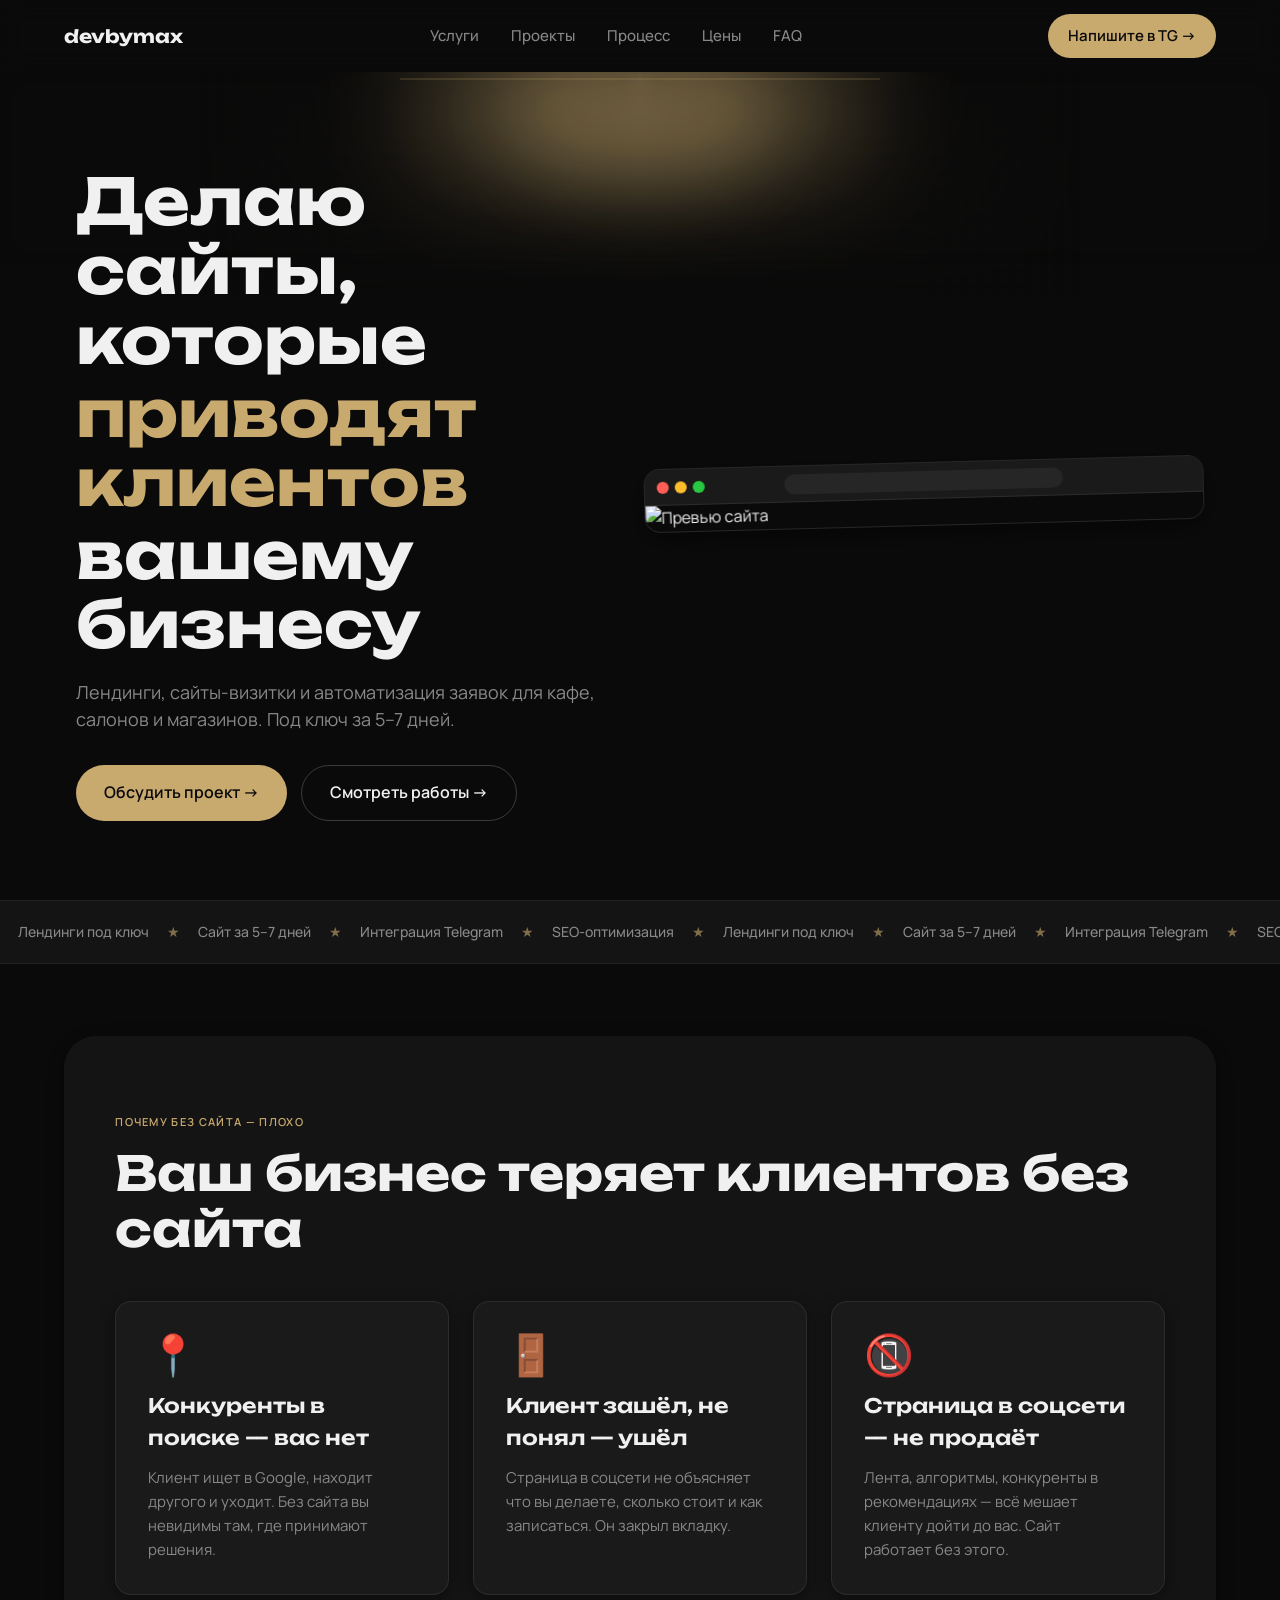
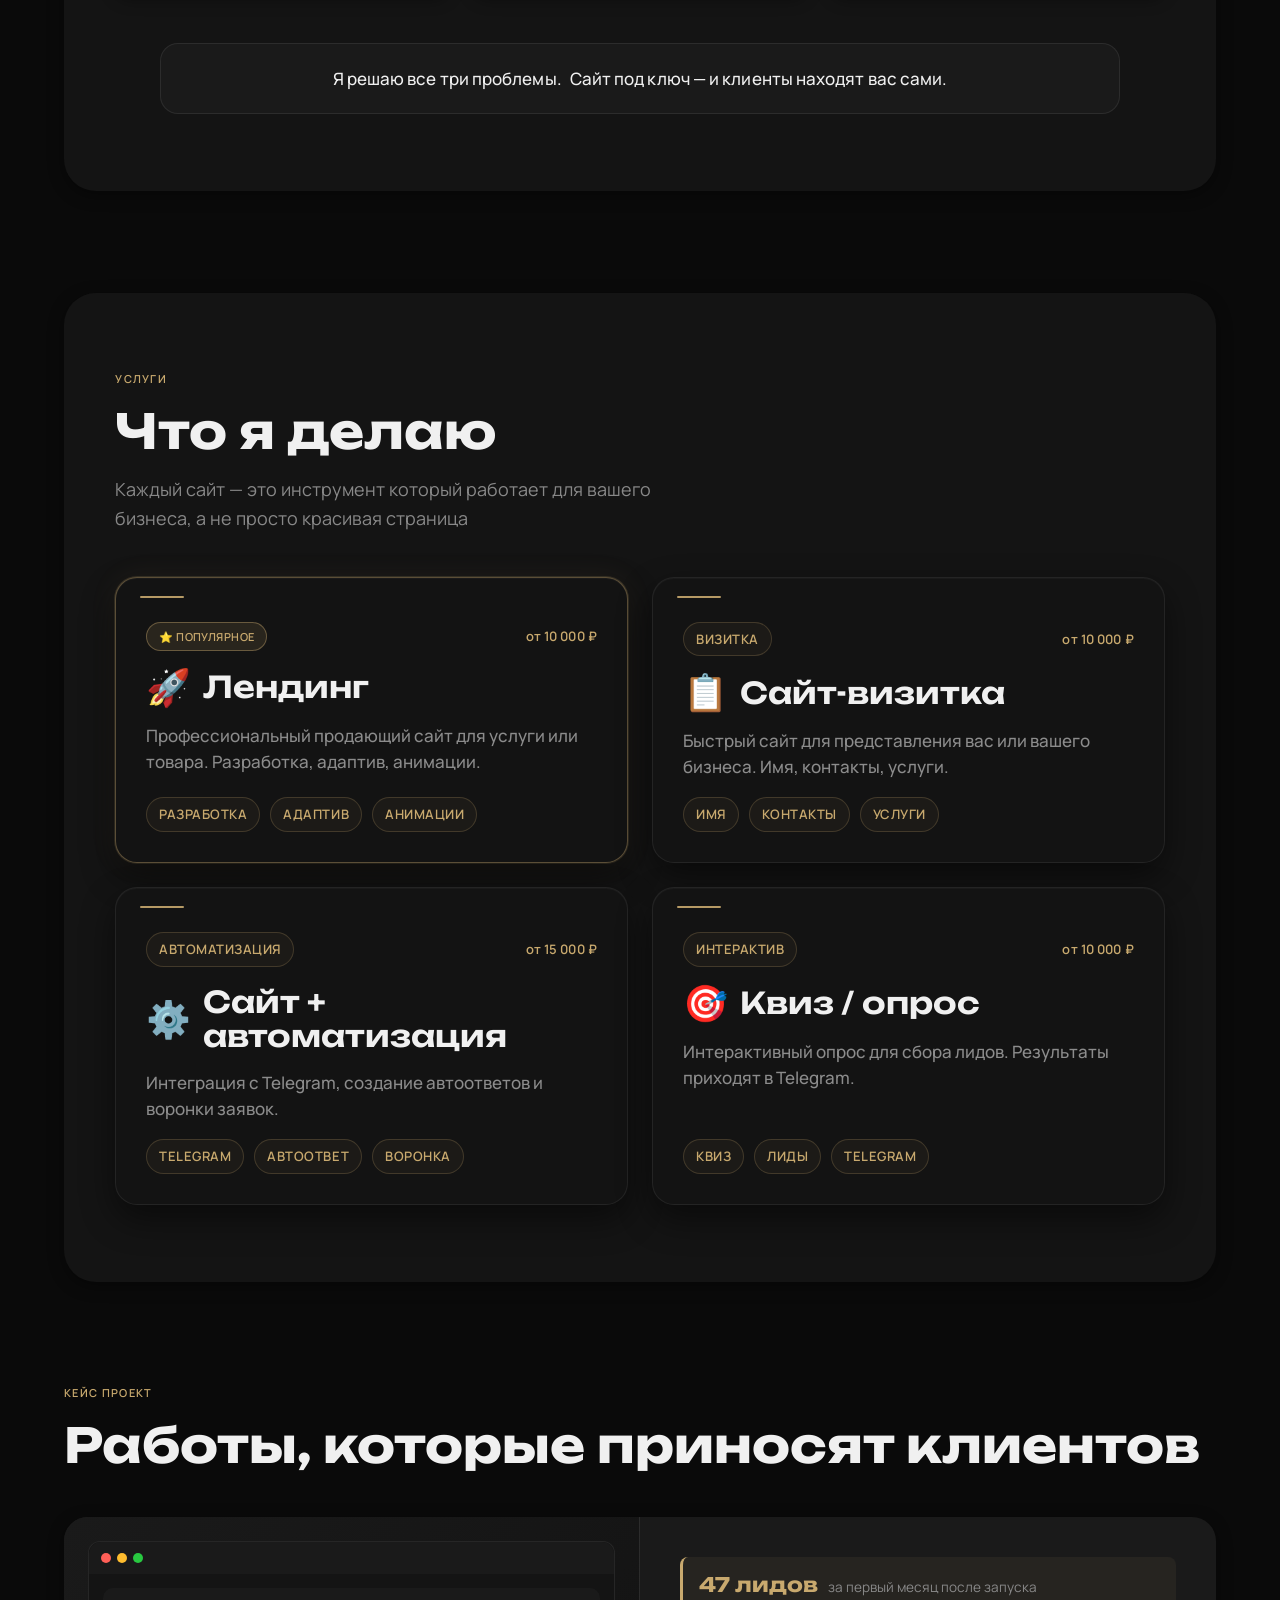
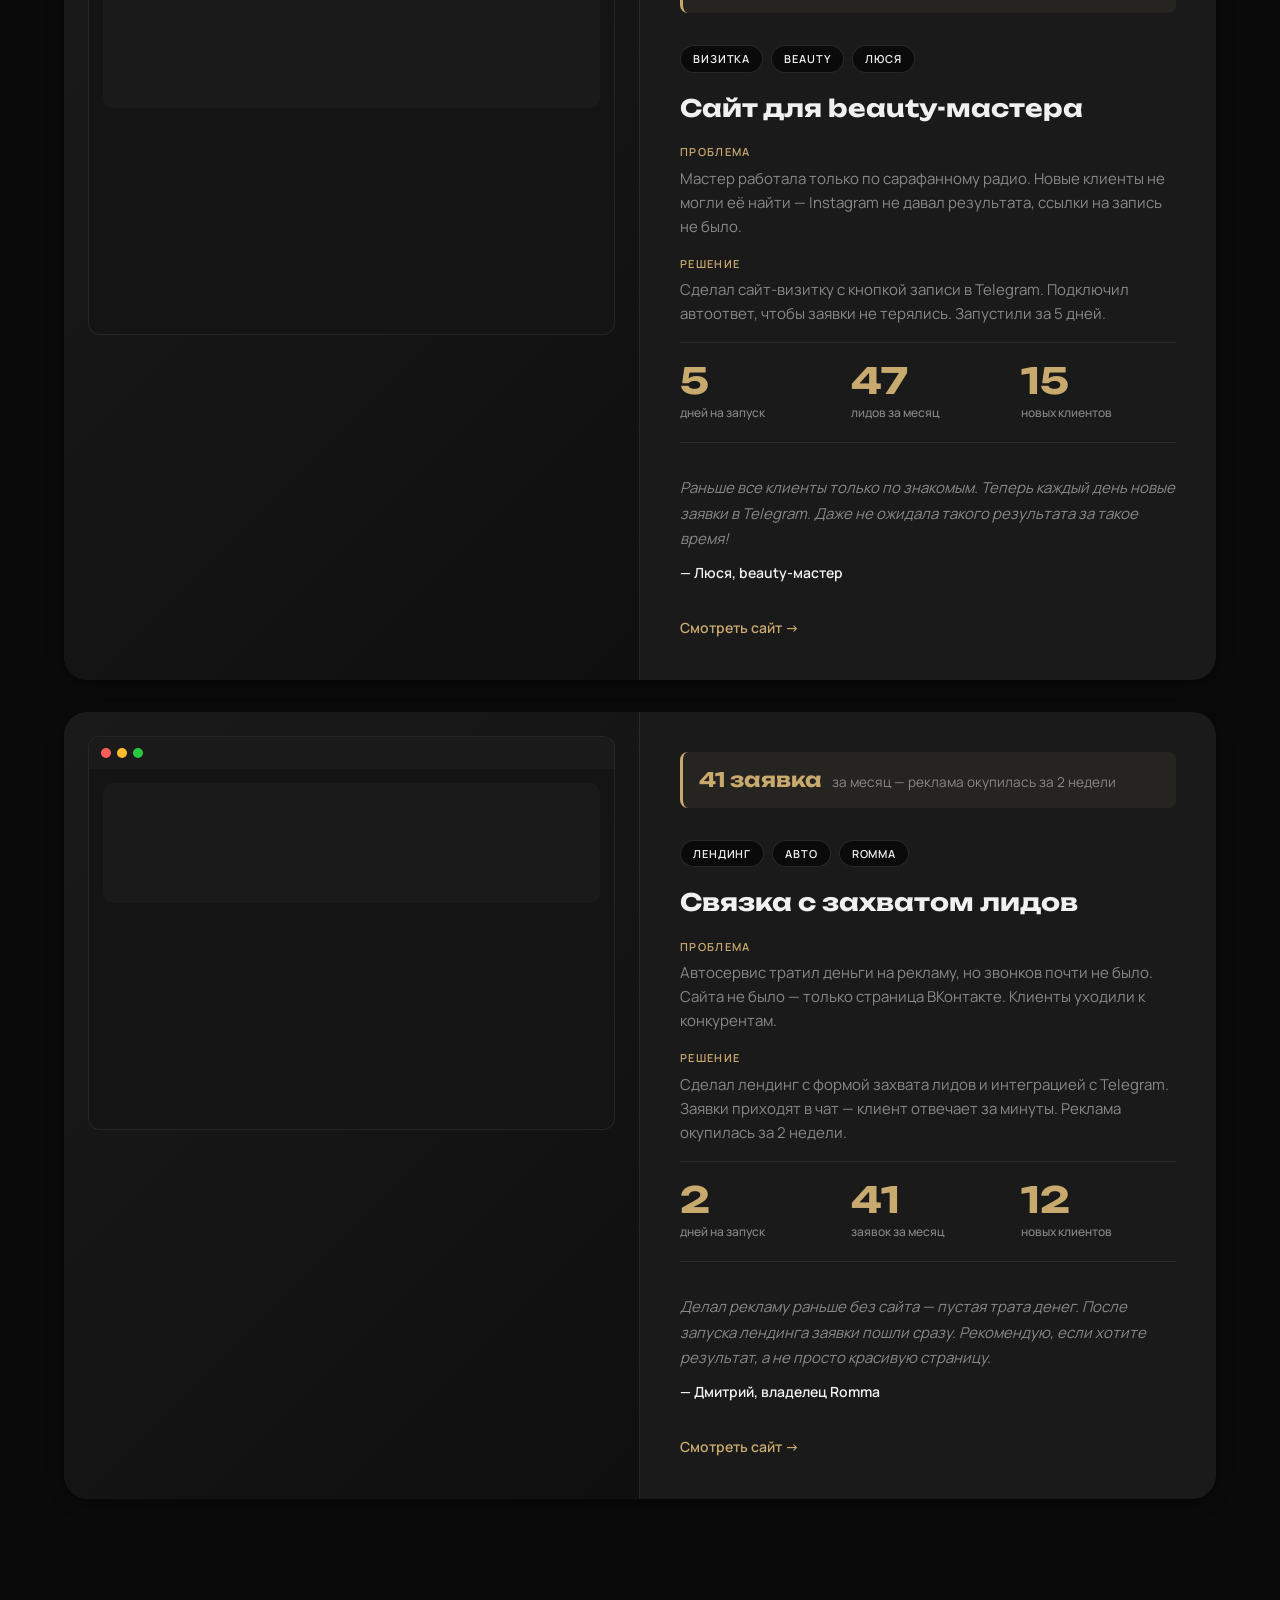
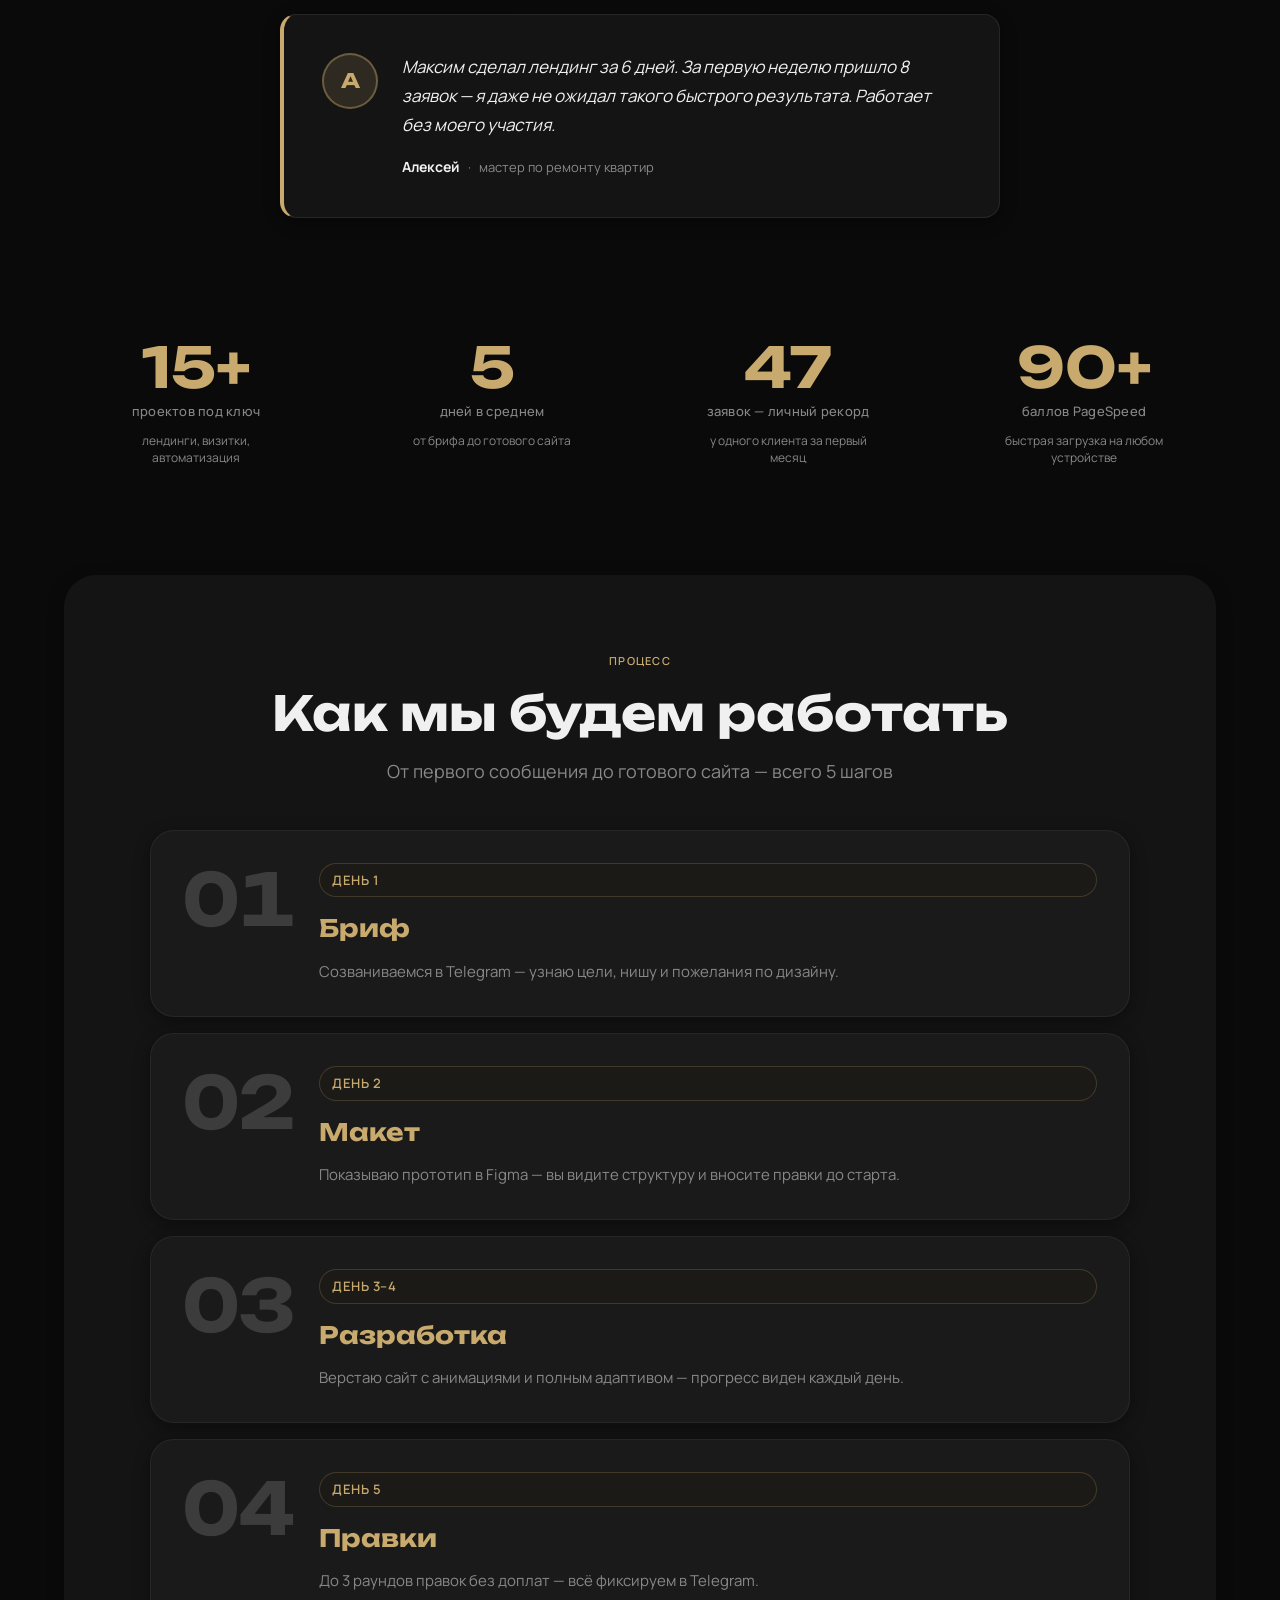
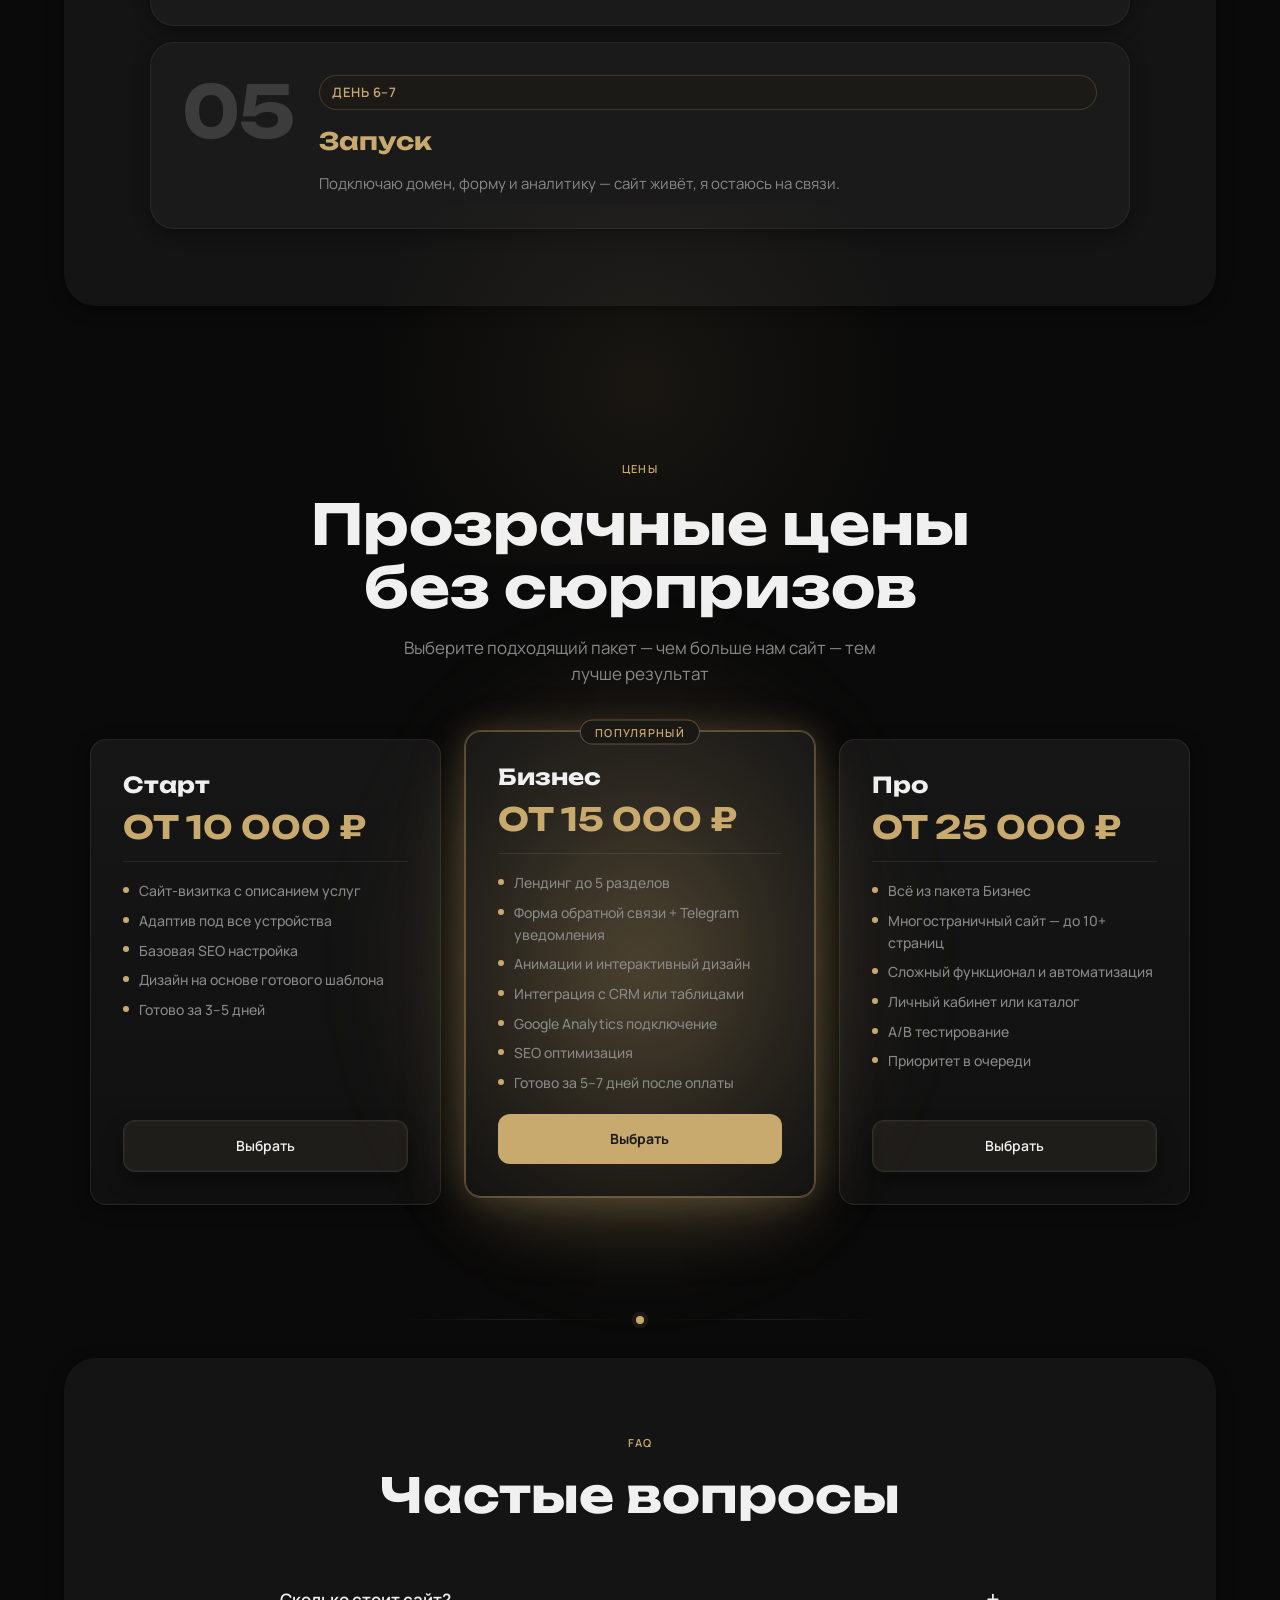
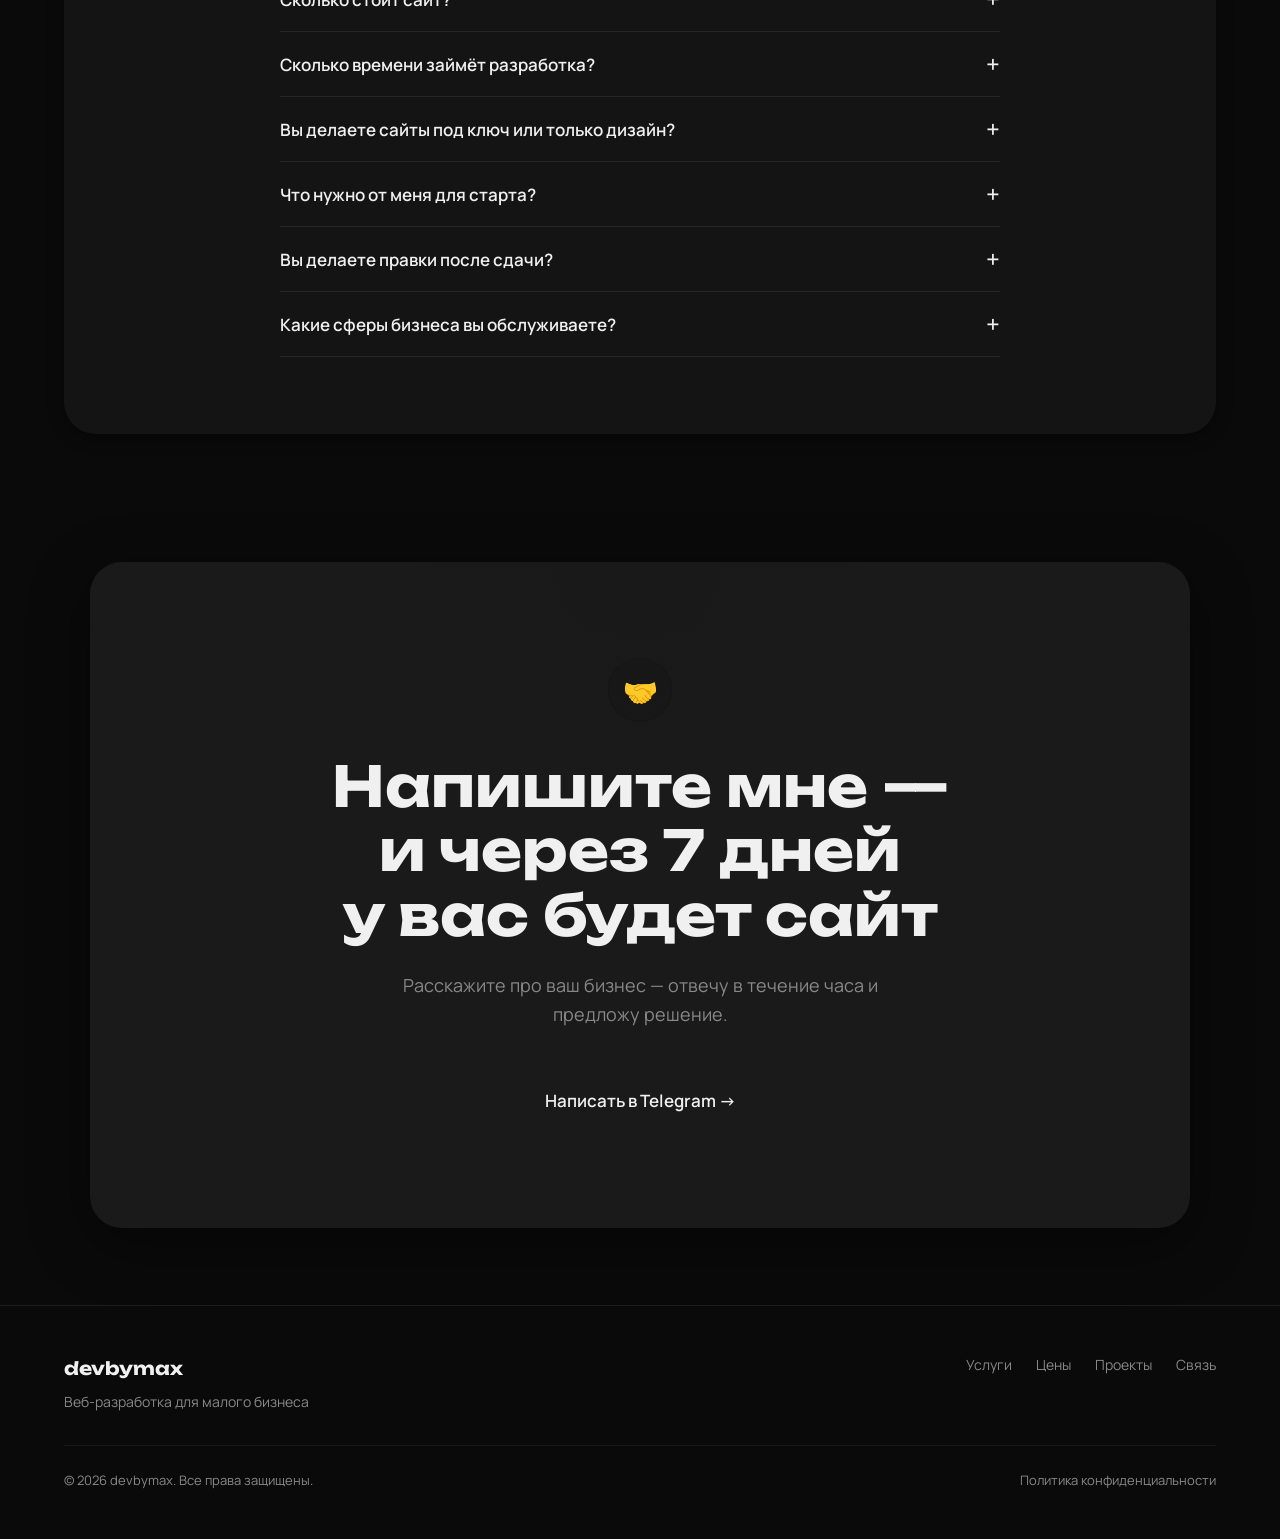
==== commit cd300c76: "nice" ====
--- a/index.html
+++ b/index.html
@@ -63,15 +63,32 @@
       </div>
       <div class="container">
         <div class="hero-content hero-content--lamp">
-          <h1>
-            <span class="hero-line-muted">Делаю сайты, которые</span>
-            <span class="accent">приводят клиентов</span>
-            <span class="hero-line-strong">вашему бизнесу</span>
-          </h1>
-          <p class="hero-sub">Лендинги, сайты-визитки и автоматизация заявок для кафе, салонов и магазинов. Под ключ за 5–7 дней.</p>
-          <div class="hero-cta-row">
-            <a href="https://t.me/devbymax" class="btn btn-primary">Обсудить проект →</a>
-            <a href="#cases" class="btn btn-ghost">Смотреть работы →</a>
+          <div class="hero-text">
+            <h1>
+              <span class="hero-line-muted">Делаю сайты, которые</span>
+              <span class="accent">приводят клиентов</span>
+              <span class="hero-line-strong">вашему бизнесу</span>
+            </h1>
+            <p class="hero-sub">Лендинги, сайты-визитки и автоматизация заявок для кафе, салонов и магазинов. Под ключ за 5–7 дней.</p>
+            <div class="hero-cta-row">
+              <a href="https://t.me/devbymax" class="btn btn-primary">Обсудить проект →</a>
+              <a href="#cases" class="btn btn-ghost">Смотреть работы →</a>
+            </div>
+          </div>
+          <div class="hero-mockup" aria-hidden="true">
+            <div class="browser-mockup">
+              <div class="browser-mockup__bar">
+                <div class="browser-mockup__dots">
+                  <span class="browser-mockup__dot browser-mockup__dot--red"></span>
+                  <span class="browser-mockup__dot browser-mockup__dot--yellow"></span>
+                  <span class="browser-mockup__dot browser-mockup__dot--green"></span>
+                </div>
+                <div class="browser-mockup__url"></div>
+              </div>
+              <div class="browser-mockup__screen">
+                <img src="refs2/screencapture-freelance-web-dev-sa-xbxy-bolt-host-2026-05-04-13_03_02 — копия.png" alt="Превью сайта" loading="lazy">
+              </div>
+            </div>
           </div>
         </div>
       </div>
@@ -111,24 +128,24 @@
           </div>
           <div class="problems-grid">
             <div class="card reveal">
-              <span class="card-icon">🔍</span>
-              <h3>Клиенты не находят вас</h3>
-              <p>Ищут услуги в Google, но — они уходят к конкуренту, у которого есть сайт.</p>
+              <span class="card-icon">📍</span>
+              <h3>Конкуренты в поиске — вас нет</h3>
+              <p>Клиент ищет в Google, находит другого и уходит. Без сайта вы невидимы там, где принимают решения.</p>
             </div>
             <div class="card reveal">
-              <span class="card-icon">💬</span>
-              <h3>Нет удобного способа связаться</h3>
-              <p>Клиент хочет написать вам что-нибудь, но не знает как. Уходит к тому, у кого есть сайт.</p>
+              <span class="card-icon">🚪</span>
+              <h3>Клиент зашёл, не понял — ушёл</h3>
+              <p>Страница в соцсети не объясняет что вы делаете, сколько стоит и как записаться. Он закрыл вкладку.</p>
             </div>
             <div class="card reveal">
-              <span class="card-icon">😰</span>
-              <h3>Страшно начать</h3>
-              <p>Кажется, что делать сайт долго, дорого, и непонятно. Но это не так — я помогаю сделать это просто.</p>
+              <span class="card-icon">📵</span>
+              <h3>Страница в соцсети — не продаёт</h3>
+              <p>Лента, алгоритмы, конкуренты в рекомендациях — всё мешает клиенту дойти до вас. Сайт работает без этого.</p>
             </div>
           </div>
           <p class="resolution-line reveal">
             <span class="resolution-line__lead">Я решаю все три проблемы.</span>
-            <span class="resolution-line__accent">Быстро, понятно и без головной боли.</span>
+            <span class="resolution-line__accent">Сайт под ключ — и клиенты находят вас сами.</span>
           </p>
         </div>
       </div>
@@ -143,9 +160,9 @@
             <p class="section-sub">Каждый сайт — это инструмент который работает для вашего бизнеса, а не просто красивая страница</p>
           </div>
           <div class="services-grid">
-            <div class="card service-card reveal">
+            <div class="card service-card service-card--featured reveal">
               <div class="service-card-top">
-                <span class="badge">Лендинг</span>
+                <span class="service-card-badge">⭐ Популярное</span>
                 <span class="service-tag">от 10 000 ₽</span>
               </div>
               <h3><span class="service-emoji">🚀</span>Лендинг</h3>
@@ -226,6 +243,10 @@
             </div>
           </div>
           <div class="case-content">
+            <div class="case-result">
+              <span class="case-result-metric">47 лидов</span>
+              <span class="case-result-context">за первый месяц после запуска</span>
+            </div>
             <div class="case-tags">
               <span class="badge">визитка</span>
               <span class="badge">beauty</span>
@@ -281,6 +302,10 @@
             </div>
           </div>
           <div class="case-content">
+            <div class="case-result">
+              <span class="case-result-metric">41 заявка</span>
+              <span class="case-result-context">за месяц — реклама окупилась за 2 недели</span>
+            </div>
             <div class="case-tags">
               <span class="badge">лендинг</span>
               <span class="badge">авто</span>
@@ -319,24 +344,45 @@
       </div>
     </section>
 
+    <section id="testimonial">
+      <div class="container">
+        <div class="testimonial-card reveal">
+          <div class="testimonial-avatar">
+            <div class="testimonial-avatar__placeholder" aria-hidden="true">А</div>
+          </div>
+          <div class="testimonial-body">
+            <p class="testimonial-quote">Максим сделал лендинг за 6 дней. За первую неделю пришло 8 заявок — я даже не ожидал такого быстрого результата. Работает без моего участия.</p>
+            <div class="testimonial-meta">
+              <span class="testimonial-name">Алексей</span>
+              <span class="testimonial-role">мастер по ремонту квартир</span>
+            </div>
+          </div>
+        </div>
+      </div>
+    </section>
+
     <section id="stats">
       <div class="container">
         <div class="stats-grid">
           <div class="stat-item reveal">
             <span class="stat-number" data-target="15" data-suffix="+">0</span>
-            <span class="stat-label">проектов выполнено</span>
+            <span class="stat-label">проектов под ключ</span>
+            <span class="stat-desc">лендинги, визитки, автоматизация</span>
           </div>
           <div class="stat-item reveal">
             <span class="stat-number" data-target="5">0</span>
-            <span class="stat-label">дней — средний срок</span>
+            <span class="stat-label">дней в среднем</span>
+            <span class="stat-desc">от брифа до готового сайта</span>
           </div>
           <div class="stat-item reveal">
             <span class="stat-number" data-target="47">0</span>
-            <span class="stat-label">лидов — рекорд за месяц</span>
+            <span class="stat-label">заявок — личный рекорд</span>
+            <span class="stat-desc">у одного клиента за первый месяц</span>
           </div>
           <div class="stat-item reveal">
             <span class="stat-number" data-target="90" data-suffix="+">0</span>
             <span class="stat-label">баллов PageSpeed</span>
+            <span class="stat-desc">быстрая загрузка на любом устройстве</span>
           </div>
         </div>
       </div>
@@ -356,7 +402,7 @@
               <div class="process-body">
                 <span class="badge">День 1</span>
                 <h3>Бриф</h3>
-                <p>Созваниваемся или переписываемся в Telegram. Я узнаю про ваш бизнес, цели, дизайн, цены. Займёт 30 минут.</p>
+                <p>Созваниваемся в Telegram — узнаю цели, нишу и пожелания по дизайну.</p>
               </div>
             </article>
 
@@ -365,7 +411,7 @@
               <div class="process-body">
                 <span class="badge">День 2</span>
                 <h3>Макет</h3>
-                <p>Создаю прототип сайта в Figma. Вы видите структуру до начала разработки. Правки — пожалуйста.</p>
+                <p>Показываю прототип в Figma — вы видите структуру и вносите правки до старта.</p>
               </div>
             </article>
 
@@ -374,7 +420,7 @@
               <div class="process-body">
                 <span class="badge">День 3–4</span>
                 <h3>Разработка</h3>
-                <p>Верстаю сайт: HTML, CSS, анимации. Полный адаптив под все устройства. Вы видите прогресс каждый день.</p>
+                <p>Верстаю сайт с анимациями и полным адаптивом — прогресс виден каждый день.</p>
               </div>
             </article>
 
@@ -383,7 +429,7 @@
               <div class="process-body">
                 <span class="badge">День 5</span>
                 <h3>Правки</h3>
-                <p>Вношу до 3 раундов правок без доплат. Всё фиксируем в Telegram — быстро и по делу.</p>
+                <p>До 3 раундов правок без доплат — всё фиксируем в Telegram.</p>
               </div>
             </article>
 
@@ -392,7 +438,7 @@
               <div class="process-body">
                 <span class="badge">День 6–7</span>
                 <h3>Запуск</h3>
-                <p>Подключаю домен и хостинг, настраиваю форму и аналитику. Сайт живёт. Остаюсь на связи.</p>
+                <p>Подключаю домен, форму и аналитику — сайт живёт, я остаюсь на связи.</p>
               </div>
             </article>
           </div>
@@ -401,77 +447,60 @@
     </section>
 
     <section id="pricing">
-      <div class="container section-panel pricing-panel">
-        <div class="pricing-background" aria-hidden="true">
-          <span class="pricing-background-grid"></span>
-          <span class="pricing-background-glow"></span>
-        </div>
-        <div class="section-header section-header--center reveal">
-          <span class="section-label">ЦЕНЫ</span>
-          <h2 data-words-reveal>Прозрачные цены без сюрпризов</h2>
-          <p class="section-sub">Выберите подходящий пакет — чем больше нам сайт, тем выше результат</p>
-        </div>
-        <div class="pricing-grid">
-          <article class="card pricing-card pricing-delay-1 reveal">
-            <h3 class="pricing-name">Старт</h3>
-            <div class="pricing-price">
-              <span class="pricing-price-prefix">ОТ</span>
-              <span class="pricing-price-value">10 000</span>
-              <span class="pricing-currency">₽</span>
-            </div>
-            <p class="pricing-period-label">/месяц</p>
-            <div class="pricing-divider" aria-hidden="true"></div>
-            <ul class="pricing-features">
-              <li>Сайт-визитка с описанием услуг</li>
-              <li>Адаптив под все устройства</li>
-              <li>Базовая SEO настройка</li>
-              <li>Дизайн на основе готового шаблона</li>
-              <li>Готово за 3–5 дней</li>
-            </ul>
-            <a href="https://t.me/devbymax" class="btn btn-ghost btn-full">Выбрать</a>
-          </article>
-
-          <article class="card pricing-card pricing-card--featured pricing-card--popular is-popular pricing-delay-2 reveal">
-            <span class="pricing-badge">Популярный</span>
-            <h3 class="pricing-name">Бизнес</h3>
-            <div class="pricing-price">
-              <span class="pricing-price-prefix">ОТ</span>
-              <span class="pricing-price-value">15 000</span>
-              <span class="pricing-currency">₽</span>
-            </div>
-            <p class="pricing-period-label">/месяц</p>
-            <div class="pricing-divider" aria-hidden="true"></div>
-            <ul class="pricing-features">
-              <li>Лендинг до 5 разделов</li>
-              <li>Форма обратной связи + Telegram уведомления</li>
-              <li>Анимации и интерактивный дизайн</li>
-              <li>Интеграция с CRM или таблицами</li>
-              <li>Google Analytics подключение</li>
-              <li>SEO оптимизация</li>
-              <li>Готово за 5–7 дней после оплаты</li>
-            </ul>
-            <a href="https://t.me/devbymax" class="btn btn-primary btn-full">Выбрать</a>
-          </article>
-
-          <article class="card pricing-card pricing-delay-3 reveal">
-            <h3 class="pricing-name">Про</h3>
-            <div class="pricing-price">
-              <span class="pricing-price-prefix">ОТ</span>
-              <span class="pricing-price-value">25 000</span>
-              <span class="pricing-currency">₽</span>
-            </div>
-            <p class="pricing-period-label">/месяц</p>
-            <div class="pricing-divider" aria-hidden="true"></div>
-            <ul class="pricing-features">
-              <li>Всё из пакета Бизнес</li>
-              <li>Многостраничный сайт — до 10+ страниц</li>
-              <li>Сложный функционал и автоматизация</li>
-              <li>Личный кабинет или каталог</li>
-              <li>A/B тестирование</li>
-              <li>Приоритет в очереди</li>
-            </ul>
-            <a href="https://t.me/devbymax" class="btn btn-ghost btn-full">Выбрать</a>
-          </article>
+      <div class="pricing-shell">
+        <div class="container">
+          <div class="pricing-head reveal">
+            <span class="pricing-eyebrow">ЦЕНЫ</span>
+            <h2>Прозрачные цены без сюрпризов</h2>
+            <p>Выберите подходящий пакет — чем больше нам сайт — тем лучше результат</p>
+          </div>
+          <div class="pricing-grid">
+            <article class="pricing-card reveal">
+              <h3 class="pricing-name">Старт</h3>
+              <p class="pricing-price">ОТ 10 000 ₽</p>
+              <div class="pricing-divider" aria-hidden="true"></div>
+              <ul class="pricing-features">
+                <li>Сайт-визитка с описанием услуг</li>
+                <li>Адаптив под все устройства</li>
+                <li>Базовая SEO настройка</li>
+                <li>Дизайн на основе готового шаблона</li>
+                <li>Готово за 3–5 дней</li>
+              </ul>
+              <a href="https://t.me/devbymax" target="_blank" rel="noopener" class="pricing-btn pricing-btn--outer">Выбрать</a>
+            </article>
+
+            <article class="pricing-card pricing-card--featured reveal">
+              <span class="pricing-badge">ПОПУЛЯРНЫЙ</span>
+              <h3 class="pricing-name">Бизнес</h3>
+              <p class="pricing-price">ОТ 15 000 ₽</p>
+              <div class="pricing-divider" aria-hidden="true"></div>
+              <ul class="pricing-features">
+                <li>Лендинг до 5 разделов</li>
+                <li>Форма обратной связи + Telegram уведомления</li>
+                <li>Анимации и интерактивный дизайн</li>
+                <li>Интеграция с CRM или таблицами</li>
+                <li>Google Analytics подключение</li>
+                <li>SEO оптимизация</li>
+                <li>Готово за 5–7 дней после оплаты</li>
+              </ul>
+              <a href="https://t.me/devbymax" target="_blank" rel="noopener" class="pricing-btn pricing-btn--featured">Выбрать</a>
+            </article>
+
+            <article class="pricing-card reveal">
+              <h3 class="pricing-name">Про</h3>
+              <p class="pricing-price">ОТ 25 000 ₽</p>
+              <div class="pricing-divider" aria-hidden="true"></div>
+              <ul class="pricing-features">
+                <li>Всё из пакета Бизнес</li>
+                <li>Многостраничный сайт — до 10+ страниц</li>
+                <li>Сложный функционал и автоматизация</li>
+                <li>Личный кабинет или каталог</li>
+                <li>A/B тестирование</li>
+                <li>Приоритет в очереди</li>
+              </ul>
+              <a href="https://t.me/devbymax" target="_blank" rel="noopener" class="pricing-btn pricing-btn--outer">Выбрать</a>
+            </article>
+          </div>
         </div>
       </div>
     </section>
--- a/css/style.css
+++ b/css/style.css
@@ -576,11 +576,27 @@
   text-align: center;
   align-items: center;
   max-width: 42rem;
+  gap: 32px;
+}
+
+.hero-text {
+  display: flex;
+  flex-direction: column;
+  align-items: center;
+  width: 100%;
   opacity: 0;
   transform: translateY(24px);
 }
 
-#hero.hero--inview .hero-content--lamp {
+.hero-text > * + * {
+  margin-top: 20px;
+}
+
+.hero-text .hero-cta-row {
+  margin-top: 32px;
+}
+
+#hero.hero--inview .hero-text {
   animation: heroFadeUp 0.75s ease-out 0.28s forwards;
 }
 
@@ -593,11 +609,85 @@
 }
 
 .hero-content--lamp > * + * {
-  margin-top: 20px;
-}
-
-.hero-content--lamp .hero-cta-row {
-  margin-top: 32px;
+  margin-top: 0;
+}
+
+.hero-mockup {
+  width: 100%;
+  max-width: 520px;
+  margin: 0 auto;
+  opacity: 0;
+  transform: translateY(20px);
+  transition: opacity 0.7s ease-out 0.3s, transform 0.7s ease-out 0.3s;
+  position: relative;
+  z-index: 2;
+}
+
+.hero-mockup.hero-mockup--visible {
+  opacity: 1;
+  transform: translateY(0);
+}
+
+.browser-mockup {
+  background: var(--surface);
+  border: 1px solid var(--border);
+  border-radius: var(--radius-card);
+  box-shadow: var(--shadow-card-hover);
+  overflow: hidden;
+}
+
+.browser-mockup__bar {
+  position: relative;
+  height: 36px;
+  background: #1a1a1a;
+  border-bottom: 1px solid var(--border);
+  display: flex;
+  align-items: center;
+  padding-left: 12px;
+}
+
+.browser-mockup__dots {
+  display: flex;
+  gap: 6px;
+  flex-shrink: 0;
+  position: relative;
+  z-index: 1;
+}
+
+.browser-mockup__dot {
+  width: 12px;
+  height: 12px;
+  border-radius: 50%;
+  display: block;
+}
+
+.browser-mockup__dot--red { background: #ff5f57; }
+.browser-mockup__dot--yellow { background: #ffbd2e; }
+.browser-mockup__dot--green { background: #28c840; }
+
+.browser-mockup__url {
+  position: absolute;
+  left: 50%;
+  top: 50%;
+  transform: translate(-50%, -50%);
+  width: 50%;
+  height: 20px;
+  background: rgba(255,255,255,0.05);
+  border-radius: 100px;
+}
+
+.browser-mockup__screen {
+  display: block;
+  width: 100%;
+  background: #0A0A0A;
+}
+
+.browser-mockup__screen img {
+  display: block;
+  width: 100%;
+  max-height: 360px;
+  object-fit: cover;
+  object-position: top;
 }
 
 .hero-content h1 {
@@ -622,7 +712,7 @@
 }
 
 .hero-line-muted {
-  color: #888888;
+  color: #F0F0F0;
 }
 
 .hero-line-strong,
@@ -685,6 +775,49 @@
   }
 }
 
+@media (min-width: 768px) {
+  .hero-content--lamp {
+    flex-direction: row;
+    align-items: center;
+    justify-content: center;
+    text-align: left;
+    max-width: 1128px;
+    gap: 48px;
+  }
+
+  .hero-text {
+    flex: 1;
+    max-width: 520px;
+    align-items: flex-start;
+    text-align: left;
+  }
+
+  .hero-text h1 {
+    align-items: flex-start;
+  }
+
+  .hero-content--lamp .hero-sub {
+    margin-left: 0;
+    margin-right: 0;
+  }
+
+  .hero-text .hero-cta-row {
+    justify-content: flex-start;
+  }
+
+  .hero-mockup {
+    flex: 1;
+    max-width: 560px;
+    align-self: center;
+    margin: 0;
+    transform: translateY(20px) rotate(-1.5deg);
+  }
+
+  .hero-mockup.hero-mockup--visible {
+    transform: translateY(0) rotate(-1.5deg);
+  }
+}
+
 @media (prefers-reduced-motion: reduce) {
   #hero.hero--inview .hero-lamp__beam {
     width: 16rem;
@@ -706,11 +839,19 @@
     transition: none;
   }
 
-  .hero-content--lamp {
+  .hero-content--lamp,
+  .hero-text {
     opacity: 1;
     transform: none;
     animation: none;
   }
+
+  .hero-mockup,
+  .hero-mockup.hero-mockup--visible {
+    opacity: 1;
+    transform: none;
+    transition: none;
+  }
 }
 
 @media (max-width: 767px) {
@@ -722,7 +863,7 @@
 /* ==================== PROBLEMS ==================== */
 
 #marquee {
-  margin-top: clamp(40px, 6vw, 72px);
+  margin-top: 0;
   background: #141414;
   border-top: 1px solid rgba(255,255,255,0.06);
   border-bottom: 1px solid rgba(255,255,255,0.06);
@@ -904,6 +1045,39 @@
   overflow: hidden;
 }
 
+.service-card--featured {
+  border-color: var(--border-accent);
+  box-shadow:
+    var(--service-card-shadow),
+    0 0 0 1px rgba(200,169,110,0.18),
+    0 0 28px rgba(200,169,110,0.08);
+}
+
+.service-card--featured:hover {
+  border-color: rgba(200,169,110,0.55);
+  box-shadow:
+    0 16px 38px rgba(0,0,0,0.52),
+    0 0 0 1px rgba(200,169,110,0.30),
+    0 0 36px rgba(200,169,110,0.12),
+    inset 0 1px 0 rgba(255,255,255,0.04);
+}
+
+.service-card-badge {
+  display: inline-flex;
+  align-items: center;
+  gap: 4px;
+  font-family: var(--font-body);
+  font-size: 11px;
+  font-weight: 600;
+  letter-spacing: 0.04em;
+  text-transform: uppercase;
+  color: var(--accent);
+  background: rgba(200,169,110,0.12);
+  border: 1px solid var(--border-accent);
+  border-radius: 100px;
+  padding: 5px 12px;
+}
+
 .service-card::before {
   content: '';
   position: absolute;
@@ -925,13 +1099,14 @@
 }
 
 .service-card .service-card-top .badge {
-  background: #1A1A1A;
-  color: #B9B9B9;
-  border: 1px solid rgba(255,255,255,0.08);
+  background: var(--service-chip-bg);
+  color: var(--service-chip-text);
+  border: 1px solid var(--service-chip-border);
   border-radius: 999px;
-  padding: 5px 14px;
-  font-size: 11px;
-  letter-spacing: 0.06em;
+  padding: 6px 12px;
+  font-size: clamp(11px, 1.1vw, 13px);
+  font-weight: 600;
+  letter-spacing: 0.04em;
 }
 
 .service-tag {
@@ -1093,6 +1268,31 @@
   min-width: 0;
 }
 
+.case-result {
+  display: flex;
+  align-items: baseline;
+  gap: 10px;
+  margin-bottom: 16px;
+  padding: 12px 16px;
+  background: rgba(200, 169, 110, 0.07);
+  border-left: 3px solid var(--accent);
+  border-radius: 8px;
+}
+
+.case-result-metric {
+  font-family: var(--font-heading);
+  font-size: 1.25rem;
+  font-weight: 700;
+  color: var(--accent);
+  white-space: nowrap;
+}
+
+.case-result-context {
+  font-size: 0.85rem;
+  color: var(--muted);
+  line-height: 1.4;
+}
+
 .case-tags {
   display: flex;
   flex-wrap: wrap;
@@ -1197,6 +1397,81 @@
   color: #F0F0F0;
 }
 
+#testimonial {
+  padding: clamp(32px, 5vw, 64px) 0;
+}
+
+.testimonial-card {
+  display: flex;
+  align-items: flex-start;
+  gap: 24px;
+  background: var(--surface);
+  border: 1px solid var(--border);
+  border-left: 4px solid var(--accent);
+  border-radius: var(--radius-card);
+  padding: clamp(24px, 3vw, 40px);
+  max-width: 720px;
+  margin: 0 auto;
+  box-shadow: var(--shadow-card);
+}
+
+.testimonial-avatar {
+  flex-shrink: 0;
+}
+
+.testimonial-avatar__placeholder {
+  width: 56px;
+  height: 56px;
+  border-radius: 50%;
+  background: rgba(200,169,110,0.15);
+  border: 2px solid var(--border-accent);
+  display: flex;
+  align-items: center;
+  justify-content: center;
+  font-family: var(--font-heading);
+  font-size: 1.25rem;
+  font-weight: 700;
+  color: var(--accent);
+}
+
+.testimonial-quote {
+  font-size: clamp(15px, 1.4vw, 17px);
+  color: var(--text);
+  font-style: italic;
+  line-height: 1.7;
+  margin-bottom: 16px;
+}
+
+.testimonial-meta {
+  display: flex;
+  align-items: center;
+  gap: 8px;
+}
+
+.testimonial-name {
+  font-weight: 700;
+  font-size: 14px;
+  color: var(--text);
+}
+
+.testimonial-role {
+  font-size: 13px;
+  color: var(--muted);
+}
+
+.testimonial-role::before {
+  content: '·';
+  margin-right: 8px;
+  color: var(--muted);
+}
+
+@media (max-width: 480px) {
+  .testimonial-card {
+    flex-direction: column;
+    gap: 16px;
+  }
+}
+
 @media (max-width: 767px) {
   .process-step {
     gap: 20px;
@@ -1204,8 +1479,9 @@
   }
 
   .process-num {
+    flex: 0 0 68px;
+    width: 68px;
     font-size: 48px;
-    min-width: 72px;
   }
 
   .process-body h3 {
@@ -1214,6 +1490,17 @@
 
   .case-content {
     padding: 24px;
+  }
+}
+
+@media (max-width: 480px) {
+  .case-result {
+    flex-direction: column;
+    gap: 4px;
+  }
+
+  .case-result-metric {
+    font-size: 1.1rem;
   }
 }
 
@@ -1259,6 +1546,24 @@
   text-transform: uppercase;
 }
 
+.stat-desc {
+  display: block;
+  margin-top: 4px;
+  max-width: 160px;
+  font-family: var(--font-body);
+  font-size: 0.75rem;
+  line-height: 1.4;
+  color: var(--muted);
+  text-align: center;
+}
+
+#stats .stat-label {
+  text-transform: none;
+  letter-spacing: 0.02em;
+  line-height: 1.35;
+  max-width: 180px;
+}
+
 /* ==================== PROCESS ==================== */
 
 #process {
@@ -1295,12 +1600,15 @@
 }
 
 .process-num {
+  flex: 0 0 clamp(72px, 14vw, 104px);
+  width: clamp(72px, 14vw, 104px);
   font-family: var(--font-heading);
   font-weight: 700;
   font-size: clamp(56px, 6vw, 72px);
   color: rgba(255,255,255,0.15);
   line-height: 1;
-  min-width: 96px;
+  text-align: right;
+  font-variant-numeric: tabular-nums;
 }
 
 .process-body {
@@ -1323,343 +1631,356 @@
   line-height: 1.6;
 }
 
+.process-body .badge {
+  background: #1C1A17;
+  color: #C8A96E;
+  border: 1px solid rgba(200,169,110,0.22);
+  border-radius: 999px;
+  padding: 6px 12px;
+  font-size: clamp(11px, 1.1vw, 13px);
+  font-weight: 600;
+  letter-spacing: 0.04em;
+}
+
 
 /* ==================== PRICING ==================== */
 
 #pricing {
-  padding: var(--section-space) 0 0 0;
-  background: var(--bg);
-}
-
-#pricing .section-panel {
+  --pricing-bg: #0A0A0A;
+  --pricing-card-bg: #141414;
+  --pricing-text: #F0F0F0;
+  --pricing-muted: #888888;
+  --pricing-list-text: #B8B8B8;
+  --pricing-accent: #C8A96E;
+  --pricing-card-border: var(--border);
+  --pricing-card-border-hover: var(--border-hover);
+  --pricing-btn-border: var(--border);
+  background: var(--pricing-bg);
+}
+
+#pricing .pricing-shell {
+  width: 100%;
+  background: var(--pricing-bg);
+  padding: clamp(72px, 8vw, 120px) 0;
   position: relative;
-  overflow: hidden;
-  padding: clamp(48px, 6vw, 80px) clamp(24px, 4vw, 64px);
+  overflow: visible;
+}
+
+#pricing .pricing-shell::before {
+  content: "";
+  position: absolute;
+  top: clamp(-160px, -12vw, -80px);
+  left: 50%;
+  width: min(680px, 95vw);
+  height: min(360px, 48vw);
+  transform: translateX(-50%);
+  background: radial-gradient(circle, rgba(200,169,110,0.08) 0%, rgba(200,169,110,0.03) 38%, transparent 72%);
+  pointer-events: none;
+  z-index: 0;
 }
 
 #pricing .container {
   position: relative;
+  z-index: 1;
+}
+
+#pricing .pricing-head {
+  text-align: center;
+  max-width: 680px;
+  margin: 0 auto clamp(34px, 4vw, 56px);
+  position: relative;
+  z-index: 1;
+}
+
+#pricing .pricing-head::before {
+  content: "";
+  position: absolute;
+  left: 50%;
+  top: 50%;
+  width: min(560px, 100%);
+  height: clamp(150px, 22vw, 210px);
+  transform: translate(-50%, -50%);
+  border-radius: 20px;
+  background-image:
+    linear-gradient(to right, rgba(255,255,255,0.05) 1px, transparent 1px),
+    linear-gradient(to bottom, rgba(255,255,255,0.05) 1px, transparent 1px);
+  background-size: 24px 24px;
+  opacity: 0.18;
+  -webkit-mask-image: radial-gradient(circle at center, rgba(0,0,0,0.75) 20%, transparent 78%);
+  mask-image: radial-gradient(circle at center, rgba(0,0,0,0.75) 20%, transparent 78%);
+  pointer-events: none;
+  z-index: -1;
+}
+
+#pricing .pricing-eyebrow {
+  display: block;
+  margin-bottom: 16px;
+  font-family: var(--font-body);
+  font-weight: 600;
+  font-size: 11px;
+  letter-spacing: 0.12em;
+  text-transform: uppercase;
+  color: var(--pricing-accent);
+}
+
+#pricing .pricing-head h2 {
+  font-family: var(--font-heading);
+  font-weight: 700;
+  font-size: clamp(32px, 5vw, 56px);
+  line-height: 1.12;
+  color: var(--pricing-text);
+}
+
+#pricing .pricing-head p {
+  margin: 16px auto 0;
+  font-family: var(--font-body);
+  font-weight: 400;
+  font-size: clamp(15px, 1.6vw, 17px);
+  line-height: 1.55;
+  color: var(--pricing-muted);
+  max-width: 52ch;
+}
+
+#pricing .pricing-grid {
+  display: grid;
+  grid-template-columns: repeat(3, minmax(0, 1fr));
+  gap: 24px;
+  max-width: 1100px;
+  margin: 0 auto;
+}
+
+#pricing .pricing-card {
+  display: flex;
+  flex-direction: column;
+  align-items: flex-start;
+  background: linear-gradient(180deg, #161616 0%, #101010 100%);
+  border: 1px solid var(--pricing-card-border);
+  border-radius: var(--radius-card);
+  padding: clamp(28px, 2.6vw, 32px);
+  min-height: 100%;
+  box-shadow: var(--shadow-card);
+  transition: transform 0.2s ease, border-color 0.2s ease, box-shadow 0.2s ease;
+  position: relative;
+  z-index: 0;
+}
+
+#pricing .pricing-card .pricing-name {
+  font-family: var(--font-heading);
+  font-weight: 700;
+  font-size: 22px;
+  line-height: 1.2;
+  color: var(--pricing-text);
+}
+
+#pricing .pricing-card .pricing-price {
+  margin-top: 12px;
+  font-family: var(--font-heading);
+  font-weight: 700;
+  font-size: clamp(30px, 3.1vw, 32px);
+  line-height: 1.1;
+  color: var(--pricing-accent);
+}
+
+#pricing .pricing-card .pricing-divider {
+  width: 100%;
+  height: 1px;
+  margin: 16px 0 18px;
+  background: var(--border);
+}
+
+#pricing .pricing-card .pricing-features {
+  display: flex;
+  flex-direction: column;
+  gap: 8px;
+  flex: 1 1 auto;
+  width: 100%;
+  margin: 0;
+  padding: 0;
+}
+
+#pricing .pricing-card .pricing-features li {
+  display: flex;
+  align-items: flex-start;
+  font-family: var(--font-body);
+  font-weight: 500;
+  font-size: 14px;
+  line-height: 1.55;
+  color: var(--pricing-muted);
+}
+
+#pricing .pricing-card .pricing-features li::before {
+  content: "";
+  width: 6px;
+  height: 6px;
+  margin-right: 10px;
+  margin-top: 0.48em;
+  border-radius: 50%;
+  flex-shrink: 0;
+  background: var(--pricing-accent);
+}
+
+#pricing .pricing-card .pricing-btn {
+  width: 100%;
+  margin-top: 20px;
+  min-height: 48px;
+  padding: 14px;
+  border-radius: 12px;
+  font-family: var(--font-body);
+  font-weight: 600;
+  font-size: 14px;
+  display: flex;
+  align-items: center;
+  justify-content: center;
+  transition: background-color 0.2s ease, border-color 0.2s ease, transform 0.2s ease, box-shadow 0.2s ease;
+  flex-shrink: 0;
+}
+
+#pricing .pricing-card .pricing-btn--outer {
+  background: #1F1D1A;
+  color: var(--pricing-text);
+  border: 1px solid var(--pricing-btn-border);
+  box-shadow: inset 0 0 0 1px rgba(255,255,255,0.03), 0 10px 20px rgba(0,0,0,0.35);
+}
+
+#pricing .pricing-card .pricing-btn--outer:hover {
+  border-color: var(--pricing-card-border-hover);
+  transform: translateY(-1px);
+}
+
+#pricing .pricing-card:not(.pricing-card--featured):hover {
+  border-color: var(--pricing-card-border-hover);
+  transform: translateY(-2px);
+  box-shadow: var(--shadow-card-hover);
+}
+
+#pricing .pricing-card--featured {
+  border-color: var(--border-accent);
+  transform: translateY(-8px);
+  box-shadow:
+    0 0 0 1px rgba(200,169,110,0.30),
+    0 0 34px rgba(200,169,110,0.20),
+    0 22px 72px -20px rgba(200,169,110,0.36);
   z-index: 2;
 }
 
-#pricing .section-header {
-  margin-bottom: clamp(48px, 7vw, 88px);
-  position: relative;
-  z-index: 2;
-}
-
-.pricing-panel {
-  isolation: isolate;
-}
-
-.pricing-background {
+#pricing .pricing-card--featured::before {
+  content: "";
   position: absolute;
-  inset: 0;
+  inset: -100px;
+  z-index: -1;
   pointer-events: none;
-  z-index: 0;
-}
-
-.pricing-background-grid {
-  position: absolute;
-  inset: 0;
-  background-image:
-    linear-gradient(to right, rgba(255, 255, 255, 0.06) 1px, transparent 1px),
-    linear-gradient(to bottom, rgba(255, 255, 255, 0.03) 1px, transparent 1px);
-  background-size: 70px 80px;
-  -webkit-mask-image: radial-gradient(circle at top center, rgba(255, 255, 255, 0.75), transparent 72%);
-  mask-image: radial-gradient(circle at top center, rgba(255, 255, 255, 0.75), transparent 72%);
-  opacity: 0.35;
-}
-
-.pricing-background-glow {
-  position: absolute;
-  left: 12%;
-  right: 12%;
-  top: 6%;
-  height: 56%;
-  border-radius: 999px;
-  border: 80px solid rgba(200, 169, 110, 0.28);
-  filter: blur(82px);
-  opacity: 0.48;
-}
-
-.pricing-grid {
-  display: grid;
-  grid-template-columns: 1fr 1fr 1fr;
-  gap: 24px;
-  max-width: 1120px;
-  margin: 0 auto;
-  align-items: stretch;
-}
-
-.pricing-card {
-  z-index: 1;
-  position: relative;
-  display: flex;
-  flex-direction: column;
-  height: 100%;
-  min-height: 600px;
-  border-radius: 16px;
-  padding: 36px 32px;
-  background: #121212;
-  border: 1px solid rgba(255,255,255,0.06);
-  box-shadow: none;
-  transition: border-color 0.25s ease, background-color 0.25s ease, filter 0.25s ease;
-}
-
-.pricing-delay-1 {
-  --reveal-delay: 0.05s;
-}
-
-.pricing-delay-2 {
-  --reveal-delay: 0.15s;
-}
-
-.pricing-delay-3 {
-  --reveal-delay: 0.25s;
-}
-
-.pricing-card:not(.pricing-card--featured):hover {
-  border-color: rgba(200, 169, 110, 0.4);
-}
-
-.pricing-card.is-popular,
-.pricing-card--popular,
-.pricing-card--featured {
-  background: #161616;
-  border: 1px solid var(--accent);
-  box-shadow: 0 0 0 1px rgba(200,169,110,0.35), 0 30px 80px -20px rgba(200,169,110,0.15);
-  transform: translateY(-28px);
-  padding-top: 64px;
-  padding-bottom: 64px;
-  min-height: calc(600px + 56px);
-}
-
-.pricing-card.is-popular:hover,
-.pricing-card--popular:hover,
-.pricing-card--featured:hover {
-  filter: brightness(1.03);
-}
-
-.pricing-card--featured {
-  z-index: 2;
-}
-
-.pricing-badge {
+  background: radial-gradient(
+    ellipse at center,
+    rgba(200,169,110,0.36) 0%,
+    rgba(200,169,110,0.14) 35%,
+    transparent 70%
+  );
+  filter: blur(40px);
+}
+
+#pricing .pricing-card--featured:hover {
+  transform: translateY(-10px);
+  border-color: var(--border-accent);
+}
+
+#pricing .pricing-card .pricing-badge {
   position: absolute;
   top: 0;
   left: 50%;
   transform: translate(-50%, -50%);
-  background: var(--accent);
-  color: #0A0A0A;
+  background: #1A1815;
+  color: var(--pricing-accent);
+  border: 1px solid var(--border-accent);
   border-radius: 999px;
   padding: 6px 14px;
-  font-family: "Inter", sans-serif;
+  font-family: var(--font-body);
   font-weight: 600;
   font-size: 11px;
-  letter-spacing: 0.08em;
+  letter-spacing: 0.12em;
   text-transform: uppercase;
+  line-height: 1;
   white-space: nowrap;
-  line-height: 1;
-}
-
-.pricing-name {
-  margin: 0;
-  font-family: "Inter", sans-serif;
-  font-weight: 500;
-  font-size: 15px;
-  letter-spacing: 0.02em;
-  color: var(--muted);
-  text-align: left;
-}
-
-.pricing-price {
-  margin: 8px 0 6px;
-  display: flex;
-  align-items: baseline;
-  gap: 8px;
-  white-space: nowrap;
-}
-
-.pricing-price-prefix {
-  font-family: "Inter", sans-serif;
+}
+
+#pricing .pricing-card .pricing-btn--featured {
+  background: var(--pricing-accent);
+  color: #1A1A1A;
+  border: none;
   font-weight: 700;
-  font-size: 22px;
-  color: var(--text);
-  line-height: 1;
-  text-transform: uppercase;
-}
-
-.pricing-price-value {
-  font-family: "Syne", sans-serif;
-  font-weight: 700;
-  font-size: 34px;
-  color: var(--text);
-  letter-spacing: -0.01em;
-  line-height: 1;
-}
-
-.pricing-currency {
-  font-family: "Syne", sans-serif;
-  font-weight: 700;
-  font-size: 34px;
-  color: var(--text);
-  letter-spacing: -0.01em;
-  line-height: 1;
-}
-
-.pricing-divider {
-  width: 100%;
-  height: 1px;
-  background: rgba(255,255,255,0.06);
-  margin: 0 0 20px;
-}
-
-.pricing-period-label {
-  margin: 0 0 22px;
-  font-size: 14px;
-  font-weight: 500;
-  color: rgba(240,240,240,0.62);
-}
-
-.pricing-features {
-  list-style: none;
-  margin: 0;
-  padding: 0;
-  display: flex;
-  flex-direction: column;
-  gap: 14px;
-}
-
-.pricing-features li {
-  display: flex;
-  align-items: flex-start;
-  font-family: "Inter", sans-serif;
-  font-weight: 400;
-  font-size: 14.5px;
-  line-height: 1.5;
-  color: rgba(240,240,240,0.85);
-}
-
-.pricing-features li::before {
-  content: "";
-  width: 6px;
-  height: 6px;
-  margin-top: 0.5em;
-  margin-right: 12px;
-  border-radius: 50%;
-  background: var(--accent);
-  flex-shrink: 0;
-}
-
-.pricing-card .btn {
-  width: 100%;
-  height: 48px;
-  margin-top: auto;
-  border-radius: 10px;
-  display: inline-flex;
-  align-items: center;
-  justify-content: center;
-  font-family: "Inter", sans-serif;
-  font-weight: 600;
-  font-size: 14px;
-  line-height: 1;
-  text-align: center;
-}
-
-.pricing-card .btn-ghost {
-  background: #0E0E0E;
-  color: var(--text);
-  border: 1px solid rgba(255,255,255,0.08);
-  box-shadow: none;
-}
-
-.pricing-card .btn-ghost:hover {
-  border-color: rgba(200,169,110,0.4);
-  background: #0E0E0E;
-  transform: none;
-}
-
-.pricing-card--featured .btn-primary {
-  background: var(--accent);
-  color: #0A0A0A;
-  border: 1px solid var(--accent);
-  box-shadow: none;
-}
-
-.pricing-card--featured .btn-primary:hover {
-  background: var(--accent);
-  filter: brightness(1.08);
-  transform: none;
-}
-
-[data-words-reveal] {
-  display: flex;
-  flex-wrap: wrap;
-  justify-content: center;
-  gap: 0 0.32em;
-}
-
-[data-words-reveal] .word {
-  display: inline-flex;
-  overflow: hidden;
-  vertical-align: bottom;
-}
-
-[data-words-reveal] .word > span {
-  display: inline-block;
-  transform: translateY(105%);
-}
-
-[data-words-reveal].is-revealed .word > span {
-  animation: pricingWordReveal 0.6s cubic-bezier(0.22, 1, 0.36, 1) forwards;
-  animation-delay: var(--word-delay, 0s);
-}
-
-@keyframes pricingWordReveal {
-  to {
+}
+
+#pricing .pricing-card .pricing-btn--featured:hover {
+  background: var(--accent-hover);
+  transform: translateY(-1px);
+}
+
+@media (max-width: 1023px) and (min-width: 640px) {
+  #pricing .pricing-grid {
+    grid-template-columns: repeat(3, minmax(0, 1fr));
+    gap: 16px;
+  }
+
+  #pricing .pricing-card {
+    padding: 24px 18px;
+  }
+
+  #pricing .pricing-card .pricing-name {
+    font-size: 20px;
+  }
+
+  #pricing .pricing-card .pricing-price {
+    font-size: 28px;
+  }
+
+  #pricing .pricing-card--featured,
+  #pricing .pricing-card--featured:hover {
     transform: translateY(0);
   }
 }
 
+@media (max-width: 639px) {
+  #pricing .pricing-grid {
+    grid-template-columns: 1fr;
+    gap: 16px;
+  }
+
+  #pricing .pricing-shell {
+    padding: 76px 0;
+  }
+
+  #pricing .pricing-card {
+    padding: 26px 20px;
+  }
+
+  #pricing .pricing-card,
+  #pricing .pricing-card:hover,
+  #pricing .pricing-card--featured,
+  #pricing .pricing-card--featured:hover {
+    transform: translateY(0);
+  }
+
+  #pricing .pricing-card--featured::before {
+    background: radial-gradient(
+      ellipse at center,
+      rgba(200,169,110,0.26) 0%,
+      rgba(200,169,110,0.10) 35%,
+      transparent 70%
+    );
+  }
+}
+
 @media (prefers-reduced-motion: reduce) {
-  [data-words-reveal] .word > span {
+  #pricing .pricing-card,
+  #pricing .pricing-card .pricing-btn {
+    transition: none;
+  }
+
+  #pricing .pricing-card:hover,
+  #pricing .pricing-card--featured,
+  #pricing .pricing-card--featured:hover,
+  #pricing .pricing-card .pricing-btn:hover {
     transform: none;
-    animation: none;
-  }
-}
-
-@media (max-width: 960px) {
-  #pricing .section-header {
-    margin-bottom: clamp(40px, 9vw, 56px);
-  }
-
-  .pricing-grid {
-    grid-template-columns: 1fr;
-    gap: 20px;
-  }
-
-  .pricing-card {
-    min-height: 0;
-  }
-
-  .pricing-card.is-popular,
-  .pricing-card--popular,
-  .pricing-card--featured {
-    transform: none;
-    min-height: 0;
-    padding-top: 64px;
-    padding-bottom: 36px;
-  }
-
-  .pricing-card:hover,
-  .pricing-card.is-popular:hover,
-  .pricing-card--popular:hover,
-  .pricing-card--featured:hover {
-    transform: none;
-    filter: none;
-  }
-
+  }
 }
 
 /* ==================== FAQ ==================== */
@@ -1927,9 +2248,9 @@
   align-items: center;
   justify-content: center;
   gap: 12px;
-  padding: clamp(32px, 5vw, 56px) 0;
+  padding: clamp(18px, 3vw, 34px) 0;
   max-width: 480px;
-  margin: 0 auto;
+  margin: -26px auto 0;
 }
 
 .section-bridge__line {
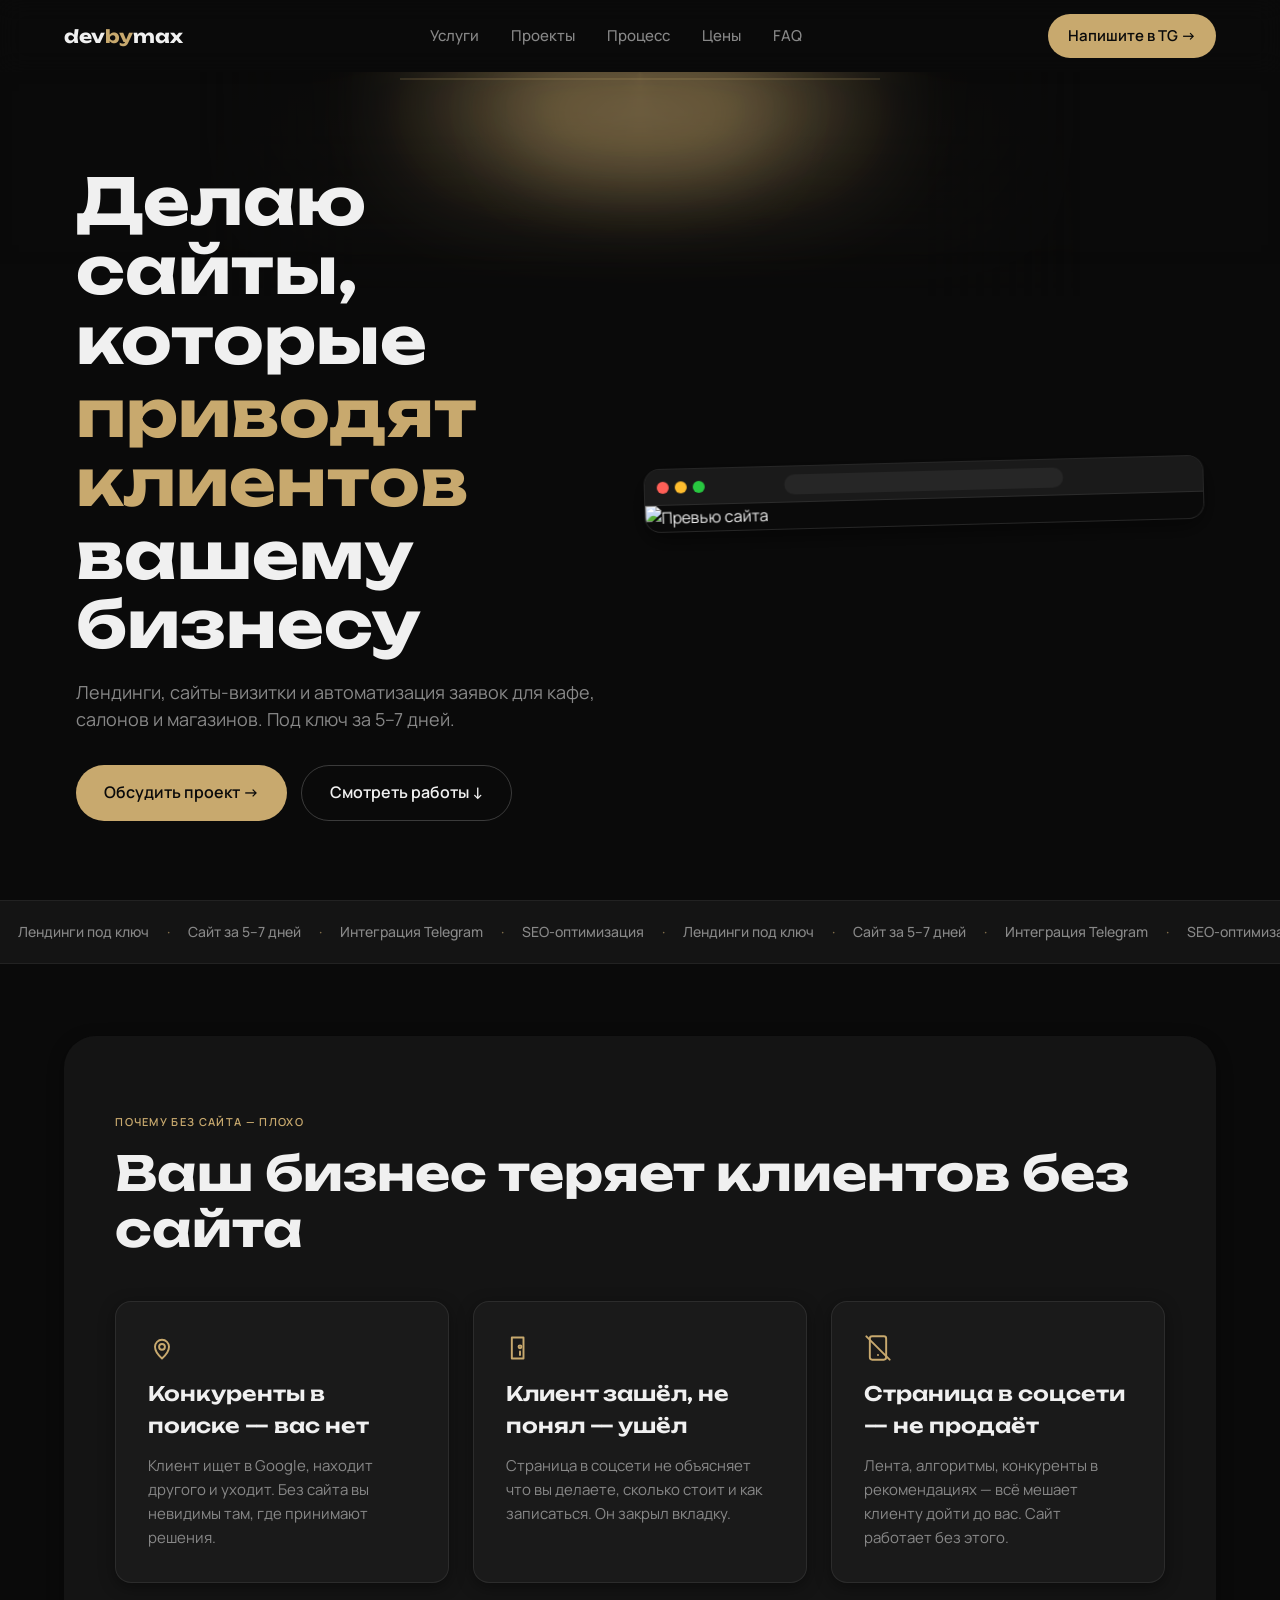
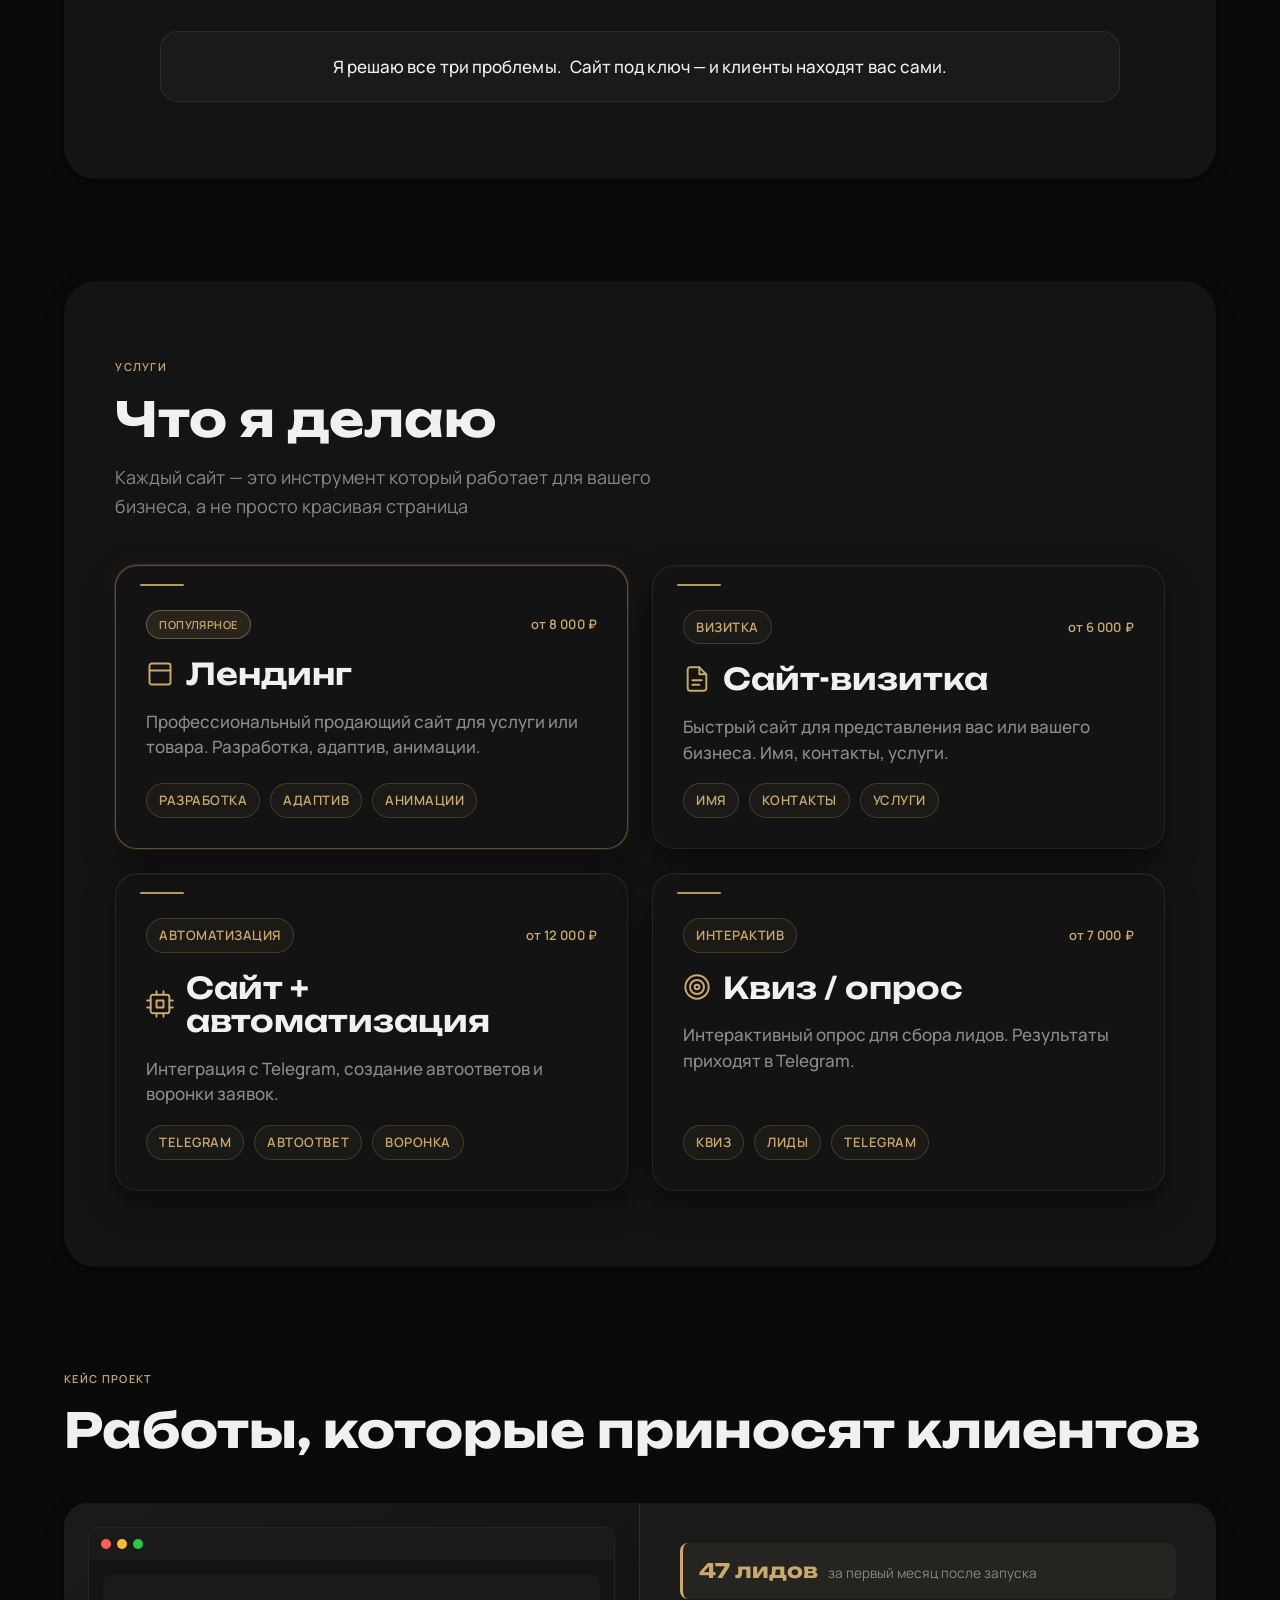
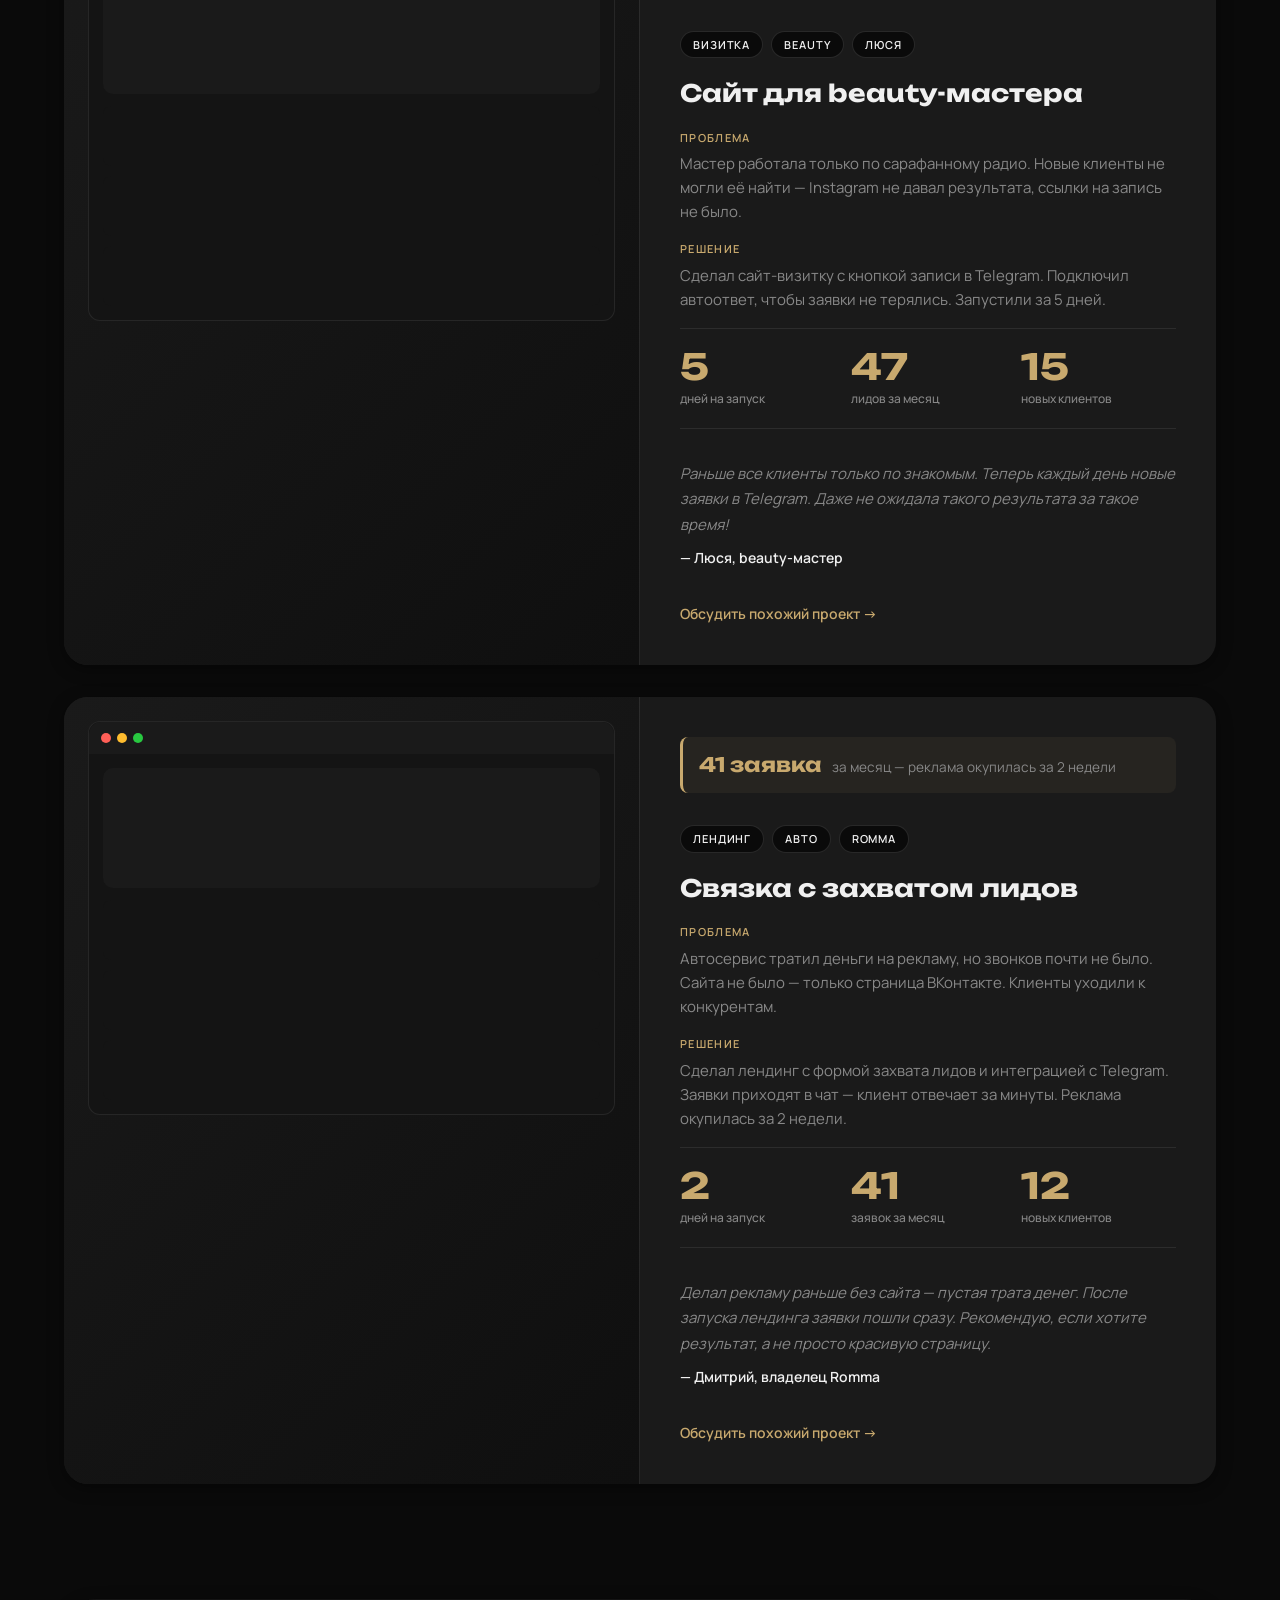
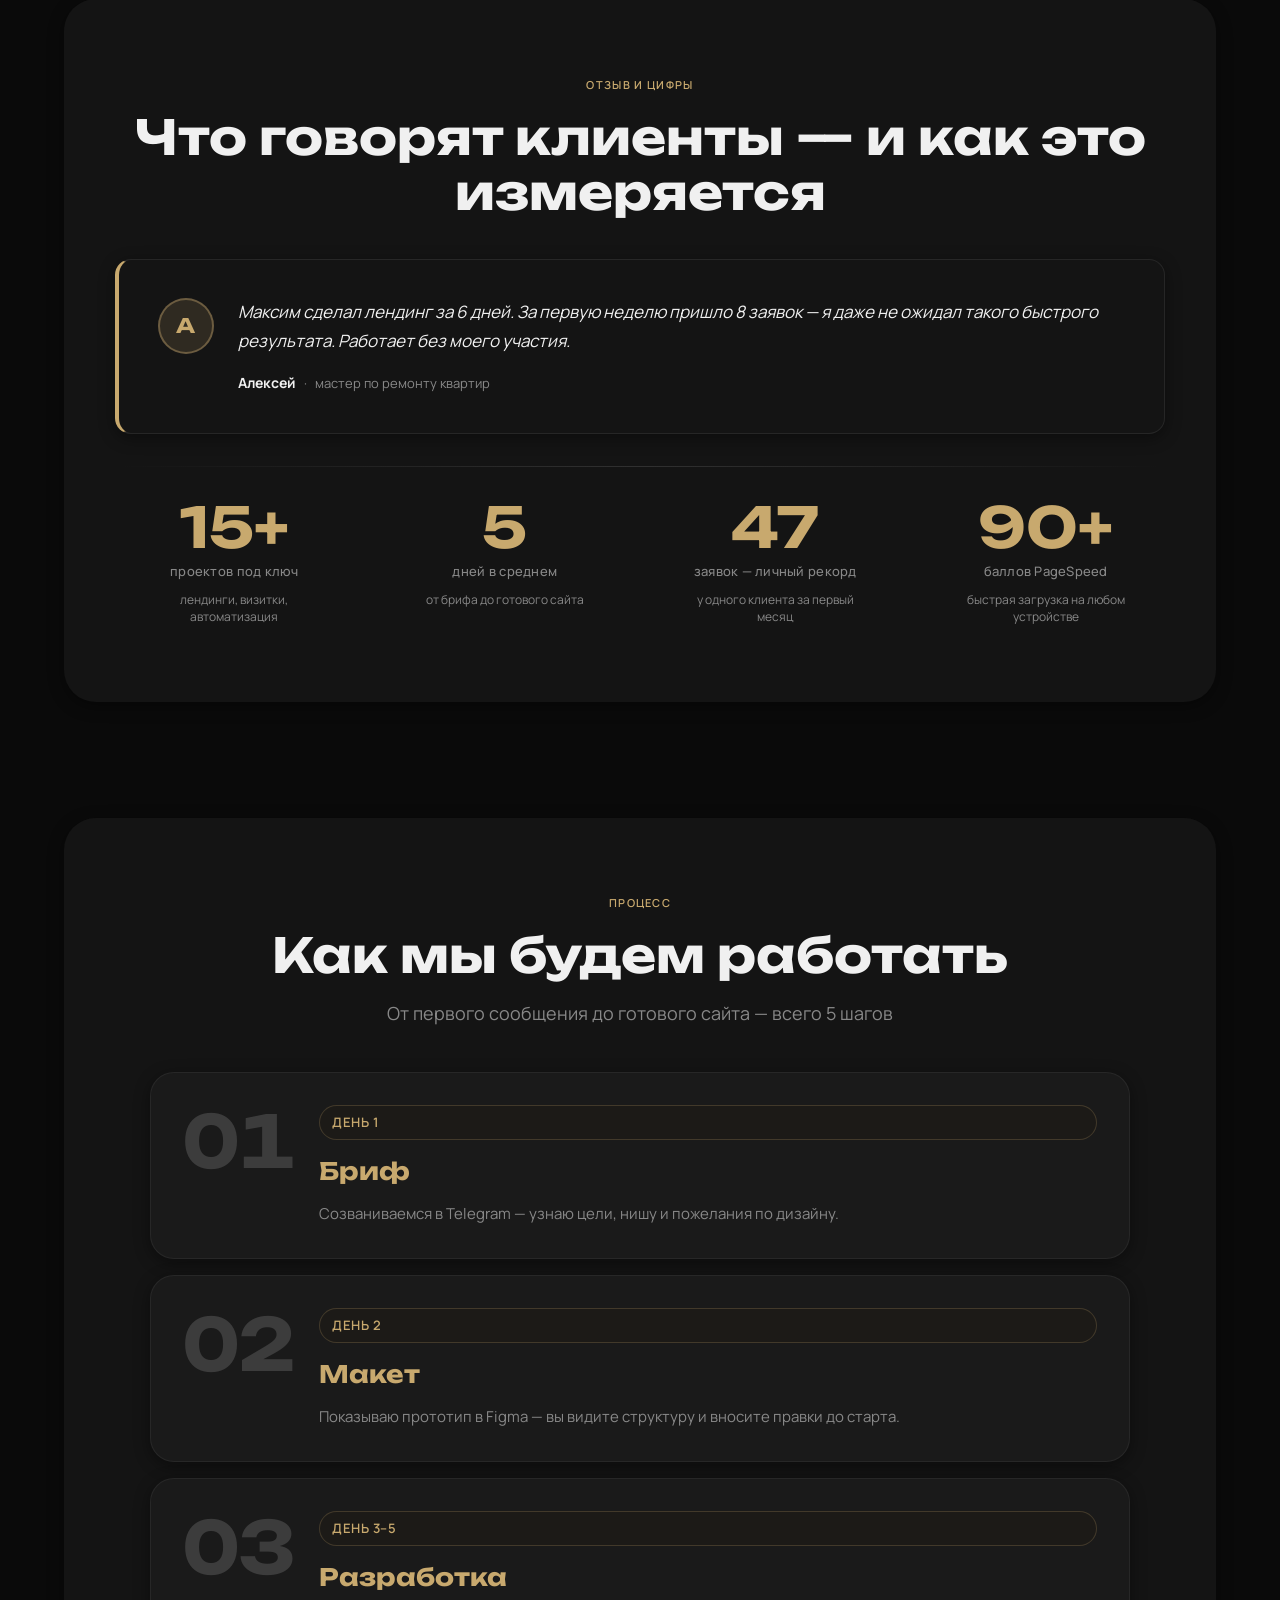
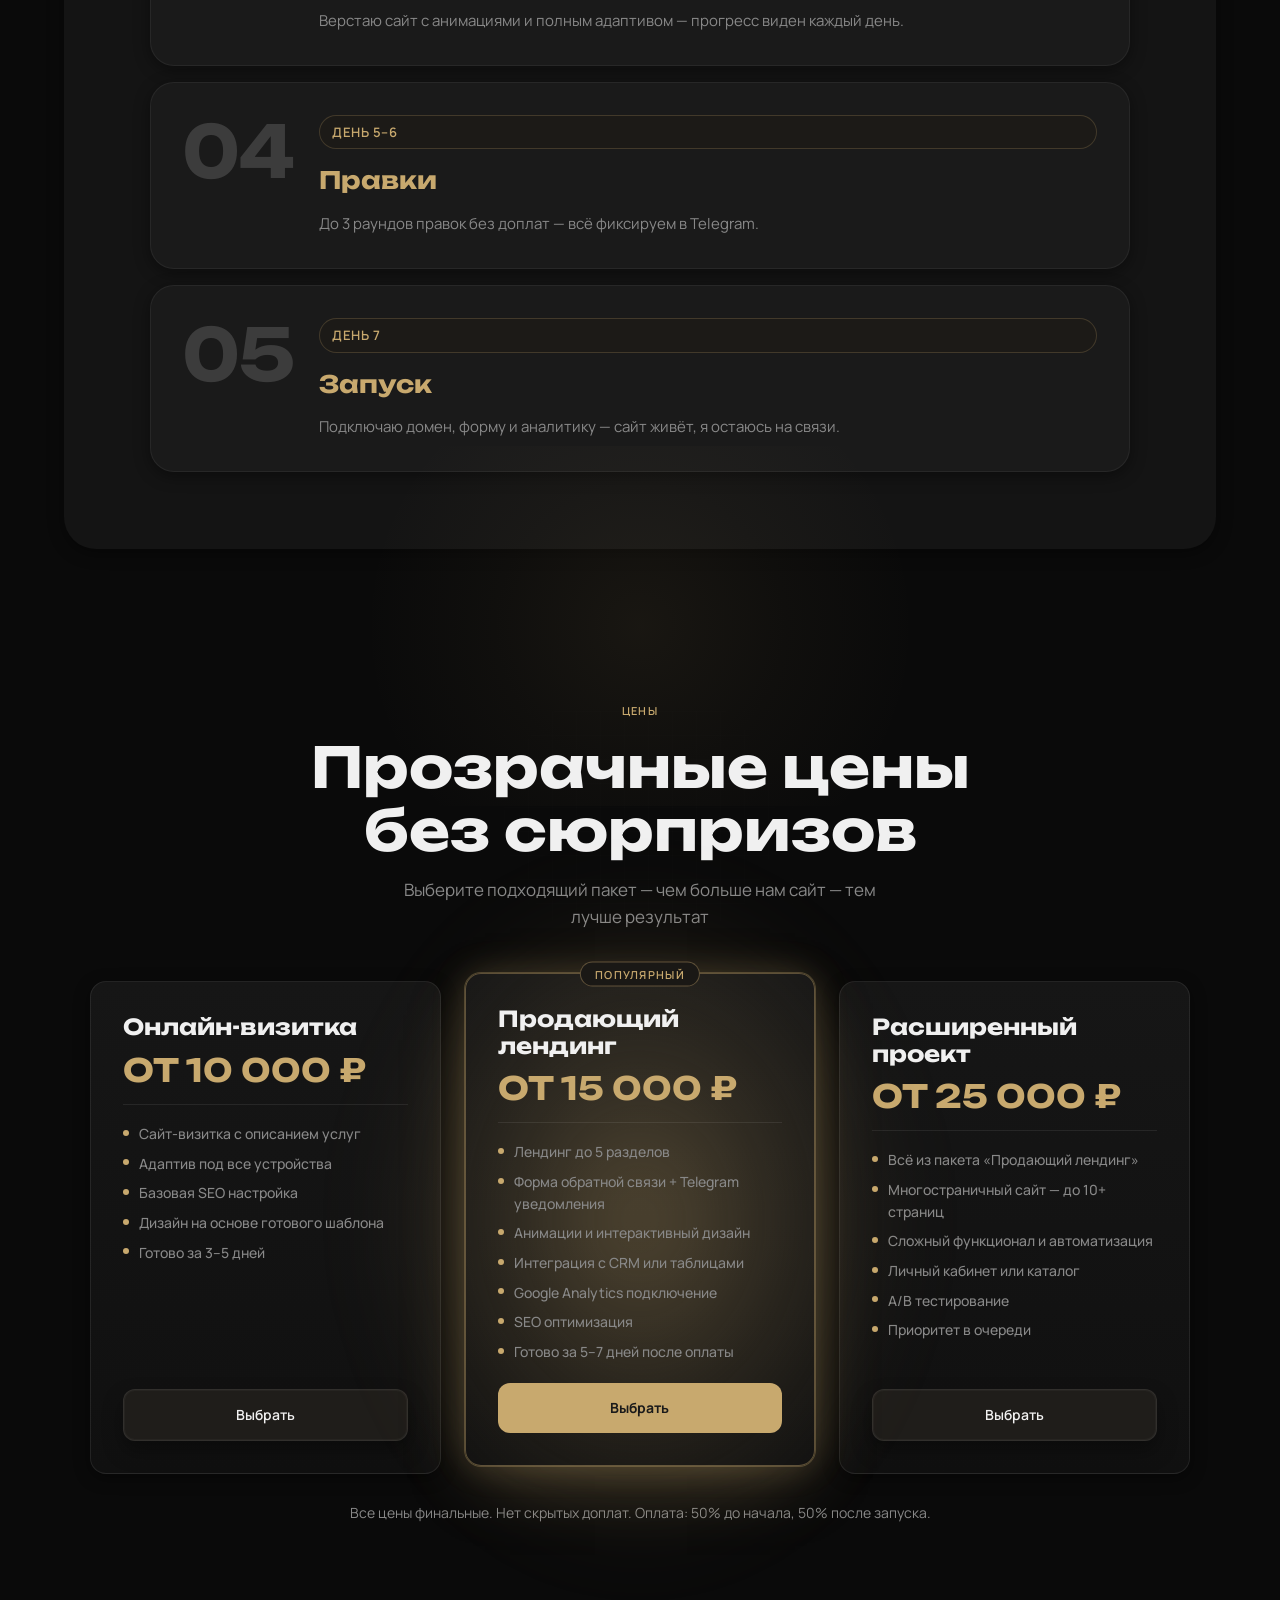
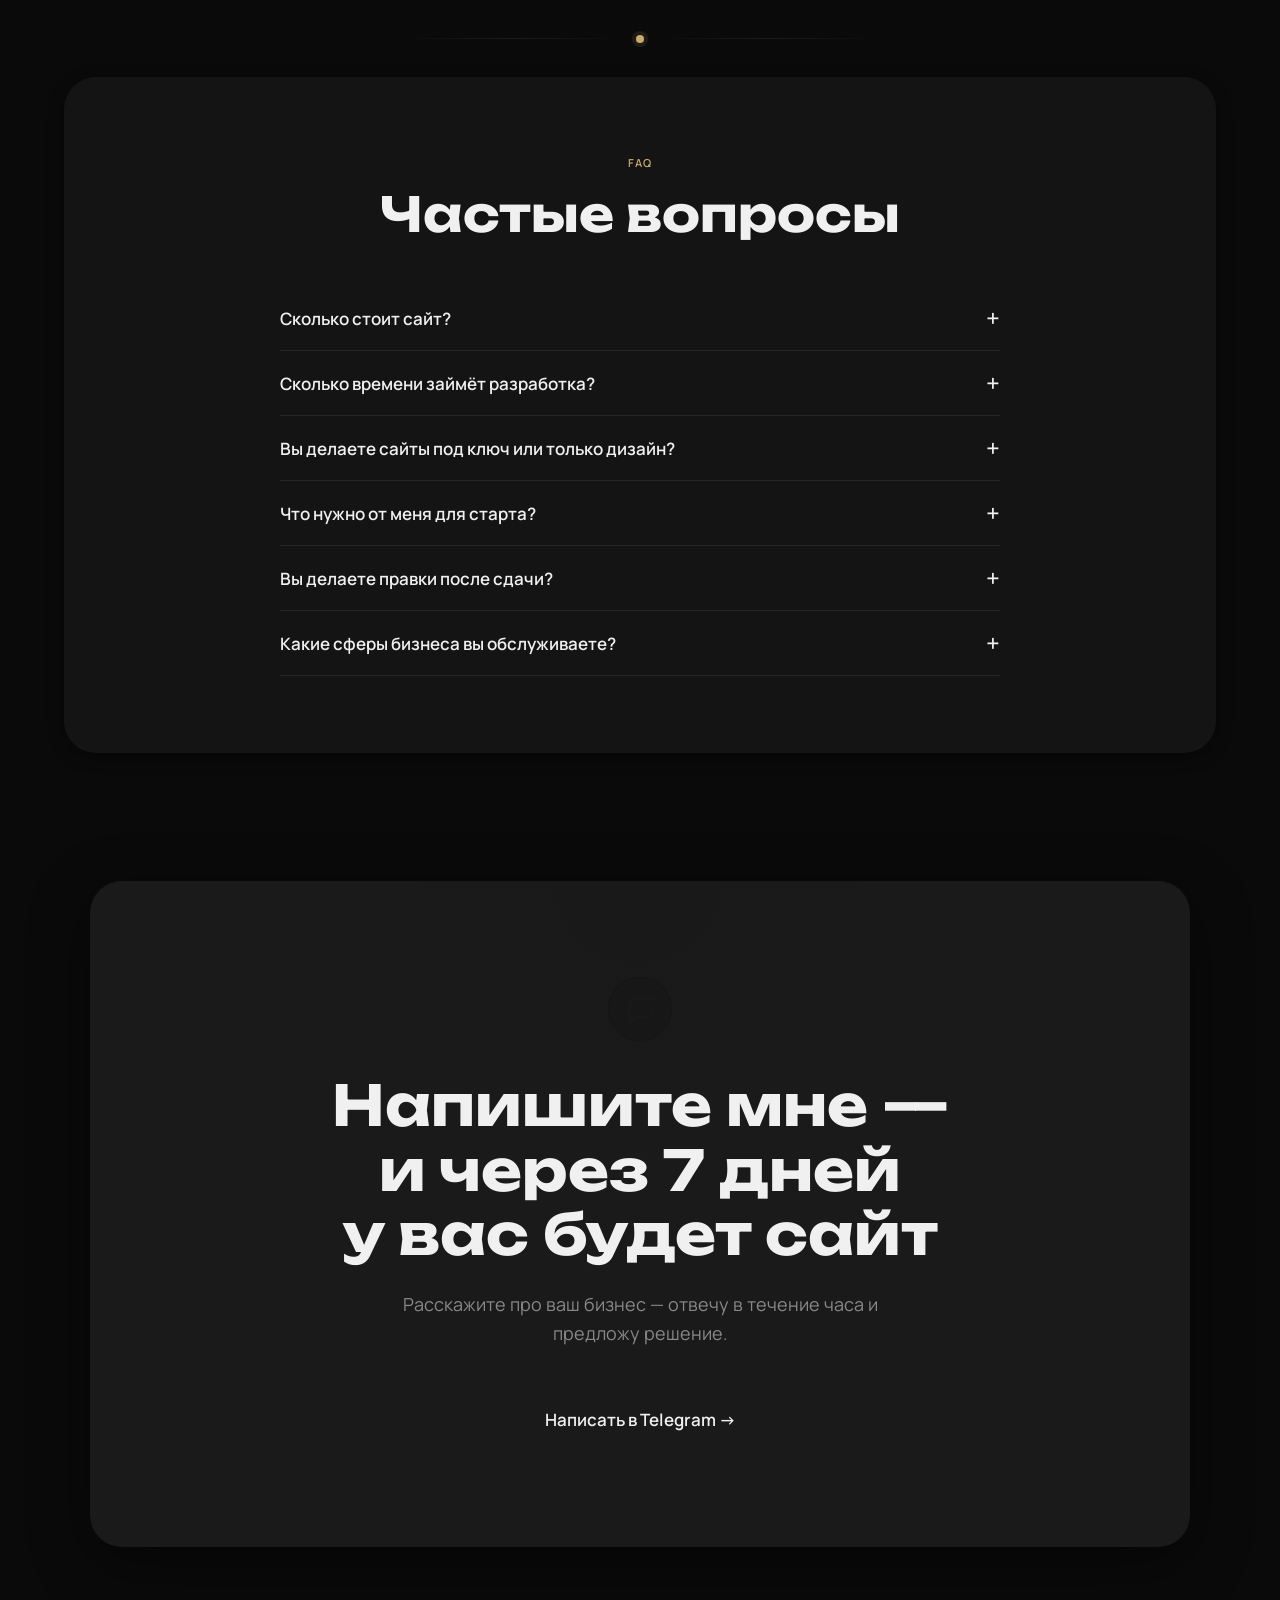
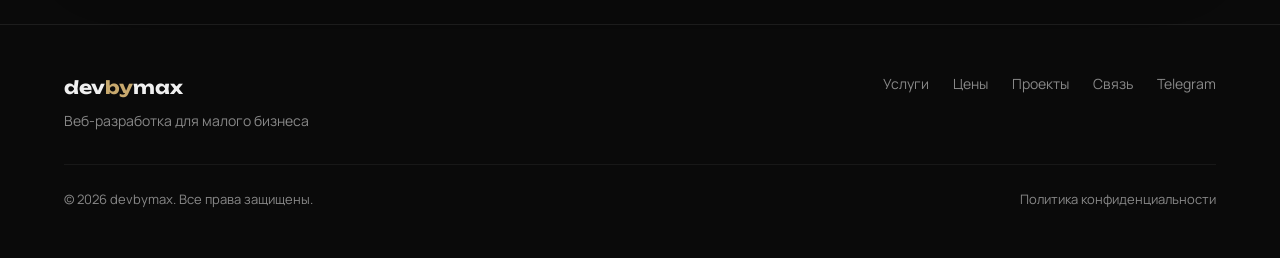
==== commit efa57370: "dsdsd" ====
--- a/index.html
+++ b/index.html
@@ -19,7 +19,7 @@
 
   <header id="header">
     <div class="container header-inner">
-      <a href="#" class="logo">devbymax</a>
+      <a href="#" class="logo">dev<span class="logo-by">by</span>max</a>
       <nav class="nav-desktop">
         <a href="#services">Услуги</a>
         <a href="#cases">Проекты</a>
@@ -72,7 +72,7 @@
             <p class="hero-sub">Лендинги, сайты-визитки и автоматизация заявок для кафе, салонов и магазинов. Под ключ за 5–7 дней.</p>
             <div class="hero-cta-row">
               <a href="https://t.me/devbymax" class="btn btn-primary">Обсудить проект →</a>
-              <a href="#cases" class="btn btn-ghost">Смотреть работы →</a>
+              <a href="#cases" class="btn btn-ghost">Смотреть работы ↓</a>
             </div>
           </div>
           <div class="hero-mockup" aria-hidden="true">
@@ -86,7 +86,7 @@
                 <div class="browser-mockup__url"></div>
               </div>
               <div class="browser-mockup__screen">
-                <img src="refs2/screencapture-freelance-web-dev-sa-xbxy-bolt-host-2026-05-04-13_03_02 — копия.png" alt="Превью сайта" loading="lazy">
+                <img src="assets/hero-site-preview.png" alt="Превью сайта" loading="lazy">
               </div>
             </div>
           </div>
@@ -98,23 +98,23 @@
       <div class="marquee-track" aria-hidden="true">
         <div class="marquee-content">
           <span>Лендинги под ключ</span>
-          <span class="marquee-separator">★</span>
+          <span class="marquee-separator">·</span>
           <span>Сайт за 5–7 дней</span>
-          <span class="marquee-separator">★</span>
+          <span class="marquee-separator">·</span>
           <span>Интеграция Telegram</span>
-          <span class="marquee-separator">★</span>
+          <span class="marquee-separator">·</span>
           <span>SEO-оптимизация</span>
-          <span class="marquee-separator">★</span>
+          <span class="marquee-separator">·</span>
         </div>
         <div class="marquee-content">
           <span>Лендинги под ключ</span>
-          <span class="marquee-separator">★</span>
+          <span class="marquee-separator">·</span>
           <span>Сайт за 5–7 дней</span>
-          <span class="marquee-separator">★</span>
+          <span class="marquee-separator">·</span>
           <span>Интеграция Telegram</span>
-          <span class="marquee-separator">★</span>
+          <span class="marquee-separator">·</span>
           <span>SEO-оптимизация</span>
-          <span class="marquee-separator">★</span>
+          <span class="marquee-separator">·</span>
         </div>
       </div>
     </section>
@@ -122,28 +122,34 @@
     <section id="problems">
       <div class="container">
         <div class="section-panel">
-          <div class="section-header reveal">
+          <div class="section-header">
             <span class="section-label">ПОЧЕМУ БЕЗ САЙТА — ПЛОХО</span>
             <h2>Ваш бизнес теряет клиентов без сайта</h2>
           </div>
           <div class="problems-grid">
-            <div class="card reveal">
-              <span class="card-icon">📍</span>
+            <div class="card">
+              <span class="card-icon ui-icon" aria-hidden="true">
+                <svg xmlns="http://www.w3.org/2000/svg" width="28" height="28" viewBox="0 0 24 24" fill="none" stroke="currentColor" stroke-width="1.65" stroke-linecap="round" stroke-linejoin="round"><path d="M12 21s-6-5.2-6-10a6 6 0 1112 0c0 4.8-6 10-6 10z"/><circle cx="12" cy="11" r="2.5"/></svg>
+              </span>
               <h3>Конкуренты в поиске — вас нет</h3>
               <p>Клиент ищет в Google, находит другого и уходит. Без сайта вы невидимы там, где принимают решения.</p>
             </div>
-            <div class="card reveal">
-              <span class="card-icon">🚪</span>
+            <div class="card">
+              <span class="card-icon ui-icon" aria-hidden="true">
+                <svg xmlns="http://www.w3.org/2000/svg" width="28" height="28" viewBox="0 0 24 24" fill="none" stroke="currentColor" stroke-width="1.65" stroke-linecap="round" stroke-linejoin="round"><path d="M5 3h10v18H5z"/><path d="M12 15v3"/><circle cx="12" cy="11" r="1.25" stroke="currentColor"/></svg>
+              </span>
               <h3>Клиент зашёл, не понял — ушёл</h3>
               <p>Страница в соцсети не объясняет что вы делаете, сколько стоит и как записаться. Он закрыл вкладку.</p>
             </div>
-            <div class="card reveal">
-              <span class="card-icon">📵</span>
+            <div class="card">
+              <span class="card-icon ui-icon" aria-hidden="true">
+                <svg xmlns="http://www.w3.org/2000/svg" width="28" height="28" viewBox="0 0 24 24" fill="none" stroke="currentColor" stroke-width="1.65" stroke-linecap="round" stroke-linejoin="round"><path d="M17 2H7a2 2 0 00-2 2v16a2 2 0 002 2h10a2 2 0 002-2V4a2 2 0 00-2-2z"/><path d="M12 18h.01"/><line x1="2" y1="2" x2="22" y2="22"/></svg>
+              </span>
               <h3>Страница в соцсети — не продаёт</h3>
               <p>Лента, алгоритмы, конкуренты в рекомендациях — всё мешает клиенту дойти до вас. Сайт работает без этого.</p>
             </div>
           </div>
-          <p class="resolution-line reveal">
+          <p class="resolution-line">
             <span class="resolution-line__lead">Я решаю все три проблемы.</span>
             <span class="resolution-line__accent">Сайт под ключ — и клиенты находят вас сами.</span>
           </p>
@@ -154,18 +160,18 @@
     <section id="services">
       <div class="container">
         <div class="section-panel">
-          <div class="section-header reveal">
+          <div class="section-header">
             <span class="section-label">УСЛУГИ</span>
             <h2>Что я делаю</h2>
             <p class="section-sub">Каждый сайт — это инструмент который работает для вашего бизнеса, а не просто красивая страница</p>
           </div>
           <div class="services-grid">
-            <div class="card service-card service-card--featured reveal">
+            <div class="card service-card service-card--featured">
               <div class="service-card-top">
-                <span class="service-card-badge">⭐ Популярное</span>
-                <span class="service-tag">от 10 000 ₽</span>
-              </div>
-              <h3><span class="service-emoji">🚀</span>Лендинг</h3>
+                <span class="service-card-badge">Популярное</span>
+                <span class="service-tag">от 8 000 ₽</span>
+              </div>
+              <h3><span class="service-icon ui-icon" aria-hidden="true"><svg xmlns="http://www.w3.org/2000/svg" width="26" height="26" viewBox="0 0 24 24" fill="none" stroke="currentColor" stroke-width="1.65" stroke-linecap="round" stroke-linejoin="round"><rect x="3" y="3" width="18" height="18" rx="2"/><path d="M3 9h18"/></svg></span>Лендинг</h3>
               <p>Профессиональный продающий сайт для услуги или товара. Разработка, адаптив, анимации.</p>
               <div class="service-tags">
                 <span class="badge">разработка</span>
@@ -173,12 +179,12 @@
                 <span class="badge">анимации</span>
               </div>
             </div>
-            <div class="card service-card reveal">
+            <div class="card service-card">
               <div class="service-card-top">
                 <span class="badge">Визитка</span>
-                <span class="service-tag">от 10 000 ₽</span>
-              </div>
-              <h3><span class="service-emoji">📋</span>Сайт-визитка</h3>
+                <span class="service-tag">от 6 000 ₽</span>
+              </div>
+              <h3><span class="service-icon ui-icon" aria-hidden="true"><svg xmlns="http://www.w3.org/2000/svg" width="26" height="26" viewBox="0 0 24 24" fill="none" stroke="currentColor" stroke-width="1.65" stroke-linecap="round" stroke-linejoin="round"><path d="M14 2H6a2 2 0 00-2 2v16a2 2 0 002 2h12a2 2 0 002-2V8z"/><path d="M14 2v6h6"/><path d="M8 13h8"/><path d="M8 17h6"/></svg></span>Сайт-визитка</h3>
               <p>Быстрый сайт для представления вас или вашего бизнеса. Имя, контакты, услуги.</p>
               <div class="service-tags">
                 <span class="badge">имя</span>
@@ -186,12 +192,12 @@
                 <span class="badge">услуги</span>
               </div>
             </div>
-            <div class="card service-card reveal">
+            <div class="card service-card">
               <div class="service-card-top">
                 <span class="badge">Автоматизация</span>
-                <span class="service-tag">от 15 000 ₽</span>
-              </div>
-              <h3><span class="service-emoji">⚙️</span>Сайт + автоматизация</h3>
+                <span class="service-tag">от 12 000 ₽</span>
+              </div>
+              <h3><span class="service-icon ui-icon" aria-hidden="true"><svg xmlns="http://www.w3.org/2000/svg" width="26" height="26" viewBox="0 0 24 24" fill="none" stroke="currentColor" stroke-width="1.65" stroke-linecap="round" stroke-linejoin="round"><rect x="4" y="4" width="16" height="16" rx="2"/><rect x="9" y="9" width="6" height="6"/><path d="M9 1v3M15 1v3M9 20v3M15 20v3M20 9h3M20 15h3M4 9H1M4 15H1"/></svg></span>Сайт + автоматизация</h3>
               <p>Интеграция с Telegram, создание автоответов и воронки заявок.</p>
               <div class="service-tags">
                 <span class="badge">telegram</span>
@@ -199,12 +205,12 @@
                 <span class="badge">воронка</span>
               </div>
             </div>
-            <div class="card service-card reveal">
+            <div class="card service-card">
               <div class="service-card-top">
                 <span class="badge">Интерактив</span>
-                <span class="service-tag">от 10 000 ₽</span>
-              </div>
-              <h3><span class="service-emoji">🎯</span>Квиз / опрос</h3>
+                <span class="service-tag">от 7 000 ₽</span>
+              </div>
+              <h3><span class="service-icon ui-icon" aria-hidden="true"><svg xmlns="http://www.w3.org/2000/svg" width="26" height="26" viewBox="0 0 24 24" fill="none" stroke="currentColor" stroke-width="1.65" stroke-linecap="round" stroke-linejoin="round"><circle cx="12" cy="12" r="10"/><circle cx="12" cy="12" r="6"/><circle cx="12" cy="12" r="2"/></svg></span>Квиз / опрос</h3>
               <p>Интерактивный опрос для сбора лидов. Результаты приходят в Telegram.</p>
               <div class="service-tags">
                 <span class="badge">квиз</span>
@@ -219,12 +225,12 @@
 
     <section id="cases">
       <div class="container">
-        <div class="section-header reveal">
+        <div class="section-header">
           <span class="section-label">КЕЙС ПРОЕКТ</span>
           <h2>Работы, которые приносят клиентов</h2>
         </div>
 
-        <div class="case-card reveal">
+        <div class="case-card">
           <div class="case-brand">
             <div class="case-wireframe" aria-hidden="true">
               <div class="case-wireframe-chrome">
@@ -279,11 +285,11 @@
               <p>Раньше все клиенты только по знакомым. Теперь каждый день новые заявки в Telegram. Даже не ожидала такого результата за такое время!</p>
               <cite>— Люся, beauty-мастер</cite>
             </blockquote>
-            <a href="#" class="case-link">Смотреть сайт →</a>
-          </div>
-        </div>
-
-        <div class="case-card reveal">
+            <a href="https://t.me/devbymax" target="_blank" rel="noopener" class="case-link">Обсудить похожий проект →</a>
+          </div>
+        </div>
+
+        <div class="case-card">
           <div class="case-brand">
             <div class="case-wireframe" aria-hidden="true">
               <div class="case-wireframe-chrome">
@@ -338,51 +344,53 @@
               <p>Делал рекламу раньше без сайта — пустая трата денег. После запуска лендинга заявки пошли сразу. Рекомендую, если хотите результат, а не просто красивую страницу.</p>
               <cite>— Дмитрий, владелец Romma</cite>
             </blockquote>
-            <a href="#" class="case-link">Смотреть сайт →</a>
-          </div>
-        </div>
-      </div>
-    </section>
-
-    <section id="testimonial">
-      <div class="container">
-        <div class="testimonial-card reveal">
-          <div class="testimonial-avatar">
-            <div class="testimonial-avatar__placeholder" aria-hidden="true">А</div>
-          </div>
-          <div class="testimonial-body">
-            <p class="testimonial-quote">Максим сделал лендинг за 6 дней. За первую неделю пришло 8 заявок — я даже не ожидал такого быстрого результата. Работает без моего участия.</p>
-            <div class="testimonial-meta">
-              <span class="testimonial-name">Алексей</span>
-              <span class="testimonial-role">мастер по ремонту квартир</span>
-            </div>
-          </div>
-        </div>
-      </div>
-    </section>
-
-    <section id="stats">
-      <div class="container">
-        <div class="stats-grid">
-          <div class="stat-item reveal">
-            <span class="stat-number" data-target="15" data-suffix="+">0</span>
-            <span class="stat-label">проектов под ключ</span>
-            <span class="stat-desc">лендинги, визитки, автоматизация</span>
-          </div>
-          <div class="stat-item reveal">
-            <span class="stat-number" data-target="5">0</span>
-            <span class="stat-label">дней в среднем</span>
-            <span class="stat-desc">от брифа до готового сайта</span>
-          </div>
-          <div class="stat-item reveal">
-            <span class="stat-number" data-target="47">0</span>
-            <span class="stat-label">заявок — личный рекорд</span>
-            <span class="stat-desc">у одного клиента за первый месяц</span>
-          </div>
-          <div class="stat-item reveal">
-            <span class="stat-number" data-target="90" data-suffix="+">0</span>
-            <span class="stat-label">баллов PageSpeed</span>
-            <span class="stat-desc">быстрая загрузка на любом устройстве</span>
+            <a href="https://t.me/devbymax" target="_blank" rel="noopener" class="case-link">Обсудить похожий проект →</a>
+          </div>
+        </div>
+      </div>
+    </section>
+
+    <section id="proof">
+      <div class="container">
+        <div class="section-panel proof-combined">
+          <div class="section-header section-header--center">
+            <span class="section-label">ОТЗЫВ И ЦИФРЫ</span>
+            <h2>Что говорят клиенты — и как это измеряется</h2>
+          </div>
+          <div class="testimonial-card">
+            <div class="testimonial-avatar">
+              <div class="testimonial-avatar__placeholder" aria-hidden="true">А</div>
+            </div>
+            <div class="testimonial-body">
+              <p class="testimonial-quote">Максим сделал лендинг за 6 дней. За первую неделю пришло 8 заявок — я даже не ожидал такого быстрого результата. Работает без моего участия.</p>
+              <div class="testimonial-meta">
+                <span class="testimonial-name">Алексей</span>
+                <span class="testimonial-role">мастер по ремонту квартир</span>
+              </div>
+            </div>
+          </div>
+          <hr class="proof-divider" />
+          <div class="stats-grid">
+            <div class="stat-item">
+              <span class="stat-number" data-target="15" data-suffix="+">0</span>
+              <span class="stat-label">проектов под ключ</span>
+              <span class="stat-desc">лендинги, визитки, автоматизация</span>
+            </div>
+            <div class="stat-item">
+              <span class="stat-number" data-target="5">0</span>
+              <span class="stat-label">дней в среднем</span>
+              <span class="stat-desc">от брифа до готового сайта</span>
+            </div>
+            <div class="stat-item">
+              <span class="stat-number" data-target="47">0</span>
+              <span class="stat-label">заявок — личный рекорд</span>
+              <span class="stat-desc">у одного клиента за первый месяц</span>
+            </div>
+            <div class="stat-item">
+              <span class="stat-number" data-target="90" data-suffix="+">0</span>
+              <span class="stat-label">баллов PageSpeed</span>
+              <span class="stat-desc">быстрая загрузка на любом устройстве</span>
+            </div>
           </div>
         </div>
       </div>
@@ -391,13 +399,13 @@
     <section id="process">
       <div class="container">
         <div class="section-panel">
-          <div class="section-header section-header--center reveal">
+          <div class="section-header section-header--center">
             <span class="section-label">ПРОЦЕСС</span>
             <h2>Как мы будем работать</h2>
             <p class="section-sub">От первого сообщения до готового сайта — всего 5 шагов</p>
           </div>
           <div class="timeline">
-            <article class="process-step reveal">
+            <article class="process-step">
               <span class="process-num">01</span>
               <div class="process-body">
                 <span class="badge">День 1</span>
@@ -406,7 +414,7 @@
               </div>
             </article>
 
-            <article class="process-step reveal">
+            <article class="process-step">
               <span class="process-num">02</span>
               <div class="process-body">
                 <span class="badge">День 2</span>
@@ -415,28 +423,28 @@
               </div>
             </article>
 
-            <article class="process-step reveal">
+            <article class="process-step">
               <span class="process-num">03</span>
               <div class="process-body">
-                <span class="badge">День 3–4</span>
+                <span class="badge">День 3–5</span>
                 <h3>Разработка</h3>
                 <p>Верстаю сайт с анимациями и полным адаптивом — прогресс виден каждый день.</p>
               </div>
             </article>
 
-            <article class="process-step reveal">
+            <article class="process-step">
               <span class="process-num">04</span>
               <div class="process-body">
-                <span class="badge">День 5</span>
+                <span class="badge">День 5–6</span>
                 <h3>Правки</h3>
                 <p>До 3 раундов правок без доплат — всё фиксируем в Telegram.</p>
               </div>
             </article>
 
-            <article class="process-step reveal">
+            <article class="process-step">
               <span class="process-num">05</span>
               <div class="process-body">
-                <span class="badge">День 6–7</span>
+                <span class="badge">День 7</span>
                 <h3>Запуск</h3>
                 <p>Подключаю домен, форму и аналитику — сайт живёт, я остаюсь на связи.</p>
               </div>
@@ -449,14 +457,14 @@
     <section id="pricing">
       <div class="pricing-shell">
         <div class="container">
-          <div class="pricing-head reveal">
+          <div class="pricing-head">
             <span class="pricing-eyebrow">ЦЕНЫ</span>
             <h2>Прозрачные цены без сюрпризов</h2>
             <p>Выберите подходящий пакет — чем больше нам сайт — тем лучше результат</p>
           </div>
           <div class="pricing-grid">
-            <article class="pricing-card reveal">
-              <h3 class="pricing-name">Старт</h3>
+            <article class="pricing-card">
+              <h3 class="pricing-name">Онлайн-визитка</h3>
               <p class="pricing-price">ОТ 10 000 ₽</p>
               <div class="pricing-divider" aria-hidden="true"></div>
               <ul class="pricing-features">
@@ -469,9 +477,9 @@
               <a href="https://t.me/devbymax" target="_blank" rel="noopener" class="pricing-btn pricing-btn--outer">Выбрать</a>
             </article>
 
-            <article class="pricing-card pricing-card--featured reveal">
+            <article class="pricing-card pricing-card--featured">
               <span class="pricing-badge">ПОПУЛЯРНЫЙ</span>
-              <h3 class="pricing-name">Бизнес</h3>
+              <h3 class="pricing-name">Продающий лендинг</h3>
               <p class="pricing-price">ОТ 15 000 ₽</p>
               <div class="pricing-divider" aria-hidden="true"></div>
               <ul class="pricing-features">
@@ -486,12 +494,12 @@
               <a href="https://t.me/devbymax" target="_blank" rel="noopener" class="pricing-btn pricing-btn--featured">Выбрать</a>
             </article>
 
-            <article class="pricing-card reveal">
-              <h3 class="pricing-name">Про</h3>
+            <article class="pricing-card">
+              <h3 class="pricing-name">Расширенный проект</h3>
               <p class="pricing-price">ОТ 25 000 ₽</p>
               <div class="pricing-divider" aria-hidden="true"></div>
               <ul class="pricing-features">
-                <li>Всё из пакета Бизнес</li>
+                <li>Всё из пакета «Продающий лендинг»</li>
                 <li>Многостраничный сайт — до 10+ страниц</li>
                 <li>Сложный функционал и автоматизация</li>
                 <li>Личный кабинет или каталог</li>
@@ -501,6 +509,7 @@
               <a href="https://t.me/devbymax" target="_blank" rel="noopener" class="pricing-btn pricing-btn--outer">Выбрать</a>
             </article>
           </div>
+          <p class="pricing-note">Все цены финальные. Нет скрытых доплат. Оплата: 50% до начала, 50% после запуска.</p>
         </div>
       </div>
     </section>
@@ -513,13 +522,13 @@
     <section id="faq">
       <div class="container">
         <div class="section-panel">
-          <div class="section-header section-header--center reveal">
+          <div class="section-header section-header--center">
             <span class="section-label">FAQ</span>
             <h2>Частые вопросы</h2>
           </div>
           <div class="faq-list">
 
-          <div class="faq-item reveal">
+          <div class="faq-item">
             <button class="faq-question" aria-expanded="false">
               <span>Сколько стоит сайт?</span>
               <span class="faq-icon">+</span>
@@ -529,7 +538,7 @@
             </div>
           </div>
 
-          <div class="faq-item reveal">
+          <div class="faq-item">
             <button class="faq-question" aria-expanded="false">
               <span>Сколько времени займёт разработка?</span>
               <span class="faq-icon">+</span>
@@ -539,7 +548,7 @@
             </div>
           </div>
 
-          <div class="faq-item reveal">
+          <div class="faq-item">
             <button class="faq-question" aria-expanded="false">
               <span>Вы делаете сайты под ключ или только дизайн?</span>
               <span class="faq-icon">+</span>
@@ -549,7 +558,7 @@
             </div>
           </div>
 
-          <div class="faq-item reveal">
+          <div class="faq-item">
             <button class="faq-question" aria-expanded="false">
               <span>Что нужно от меня для старта?</span>
               <span class="faq-icon">+</span>
@@ -559,7 +568,7 @@
             </div>
           </div>
 
-          <div class="faq-item reveal">
+          <div class="faq-item">
             <button class="faq-question" aria-expanded="false">
               <span>Вы делаете правки после сдачи?</span>
               <span class="faq-icon">+</span>
@@ -569,7 +578,7 @@
             </div>
           </div>
 
-          <div class="faq-item reveal">
+          <div class="faq-item">
             <button class="faq-question" aria-expanded="false">
               <span>Какие сферы бизнеса вы обслуживаете?</span>
               <span class="faq-icon">+</span>
@@ -588,7 +597,9 @@
       <div class="container">
         <div class="cta-panel">
           <div class="cta-block reveal">
-            <div class="cta-icon" aria-hidden="true">🤝</div>
+            <div class="cta-icon" aria-hidden="true">
+              <svg xmlns="http://www.w3.org/2000/svg" width="28" height="28" viewBox="0 0 24 24" fill="none" stroke="currentColor" stroke-width="1.65" stroke-linecap="round" stroke-linejoin="round"><path d="M21 15a4 4 0 01-4 4H8l-5 4V7a4 4 0 014-4h14a4 4 0 014 4z"/></svg>
+            </div>
             <h2>Напишите мне — и через 7&nbsp;дней у&nbsp;вас будет сайт</h2>
             <p class="cta-sub">Расскажите про ваш бизнес — отвечу в течение часа и предложу решение.</p>
             <a href="https://t.me/devbymax" class="btn btn-primary btn-lg">Написать в Telegram →</a>
@@ -603,7 +614,7 @@
     <div class="container">
       <div class="footer-top">
         <div class="footer-brand">
-          <a href="#" class="logo">devbymax</a>
+          <a href="#" class="logo">dev<span class="logo-by">by</span>max</a>
           <p class="footer-tagline">Веб-разработка для малого бизнеса</p>
         </div>
         <nav class="footer-nav">
@@ -611,11 +622,12 @@
           <a href="#pricing">Цены</a>
           <a href="#cases">Проекты</a>
           <a href="#cta">Связь</a>
+          <a href="https://t.me/devbymax" target="_blank" rel="noopener">Telegram</a>
         </nav>
       </div>
       <div class="footer-bottom">
         <span>© 2026 devbymax. Все права защищены.</span>
-        <a href="#">Политика конфиденциальности</a>
+        <a href="privacy.html">Политика конфиденциальности</a>
       </div>
     </div>
   </footer>
--- a/css/style.css
+++ b/css/style.css
@@ -262,6 +262,10 @@
   color: var(--text);
 }
 
+.logo .logo-by {
+  color: var(--accent);
+}
+
 .nav-desktop {
   display: none;
   gap: 32px;
@@ -941,10 +945,27 @@
 }
 
 .card-icon {
+  display: flex;
+  align-items: center;
+  justify-content: flex-start;
+  margin-bottom: 16px;
+}
+
+.ui-icon {
+  display: inline-flex;
+  align-items: center;
+  justify-content: center;
+  color: var(--accent);
+  flex-shrink: 0;
+}
+
+.ui-icon svg {
   display: block;
-  font-size: clamp(34px, 4vw, 40px);
-  line-height: 1;
-  margin-bottom: 16px;
+}
+
+#problems .card .card-icon.ui-icon svg {
+  width: 28px;
+  height: 28px;
 }
 
 #problems .card h3 {
@@ -1128,10 +1149,16 @@
   gap: 12px;
 }
 
-.service-emoji {
-  font-size: clamp(30px, 3.2vw, 36px);
-  line-height: 1;
+.service-icon {
+  display: inline-flex;
+  align-items: center;
+  justify-content: center;
   flex-shrink: 0;
+}
+
+.service-card h3 .service-icon svg {
+  width: clamp(24px, 2.8vw, 28px);
+  height: clamp(24px, 2.8vw, 28px);
 }
 
 .service-card p {
@@ -1397,8 +1424,29 @@
   color: #F0F0F0;
 }
 
-#testimonial {
+#proof {
   padding: clamp(32px, 5vw, 64px) 0;
+  background: var(--bg);
+}
+
+#proof .proof-combined .section-header {
+  margin-bottom: clamp(24px, 3vw, 40px);
+}
+
+#proof .testimonial-card {
+  max-width: 100%;
+  margin: 0;
+}
+
+.proof-divider {
+  border: 0;
+  height: 1px;
+  margin: clamp(20px, 3vw, 32px) 0;
+  background: linear-gradient(90deg, transparent, rgba(255,255,255,0.12), transparent);
+}
+
+#proof .stats-grid {
+  margin-top: 0;
 }
 
 .testimonial-card {
@@ -1504,12 +1552,7 @@
   }
 }
 
-/* ==================== STATS ==================== */
-
-#stats {
-  padding: clamp(40px, 4.5vw, 64px) 0;
-  background: var(--bg);
-}
+/* ==================== PROOF (testimonial + stats) ==================== */
 
 .stats-grid {
   display: grid;
@@ -1557,7 +1600,7 @@
   text-align: center;
 }
 
-#stats .stat-label {
+#proof .stat-label {
   text-transform: none;
   letter-spacing: 0.02em;
   line-height: 1.35;
@@ -1749,6 +1792,15 @@
   margin: 0 auto;
 }
 
+#pricing .pricing-note {
+  text-align: center;
+  margin-top: 28px;
+  font-size: 14px;
+  color: var(--muted);
+  font-family: var(--font-body);
+  line-height: 1.6;
+}
+
 #pricing .pricing-card {
   display: flex;
   flex-direction: column;
@@ -2094,8 +2146,12 @@
   display: flex;
   align-items: center;
   justify-content: center;
-  font-size: 28px;
-  line-height: 1;
+  color: #1A1A1A;
+}
+
+.cta-icon svg {
+  width: 28px;
+  height: 28px;
 }
 
 .cta-block h2 {
@@ -2149,6 +2205,11 @@
     width: 56px;
     height: 56px;
     margin-bottom: 24px;
+  }
+
+  .cta-icon svg {
+    width: 24px;
+    height: 24px;
   }
 
   #cta .cta-block h2 {
